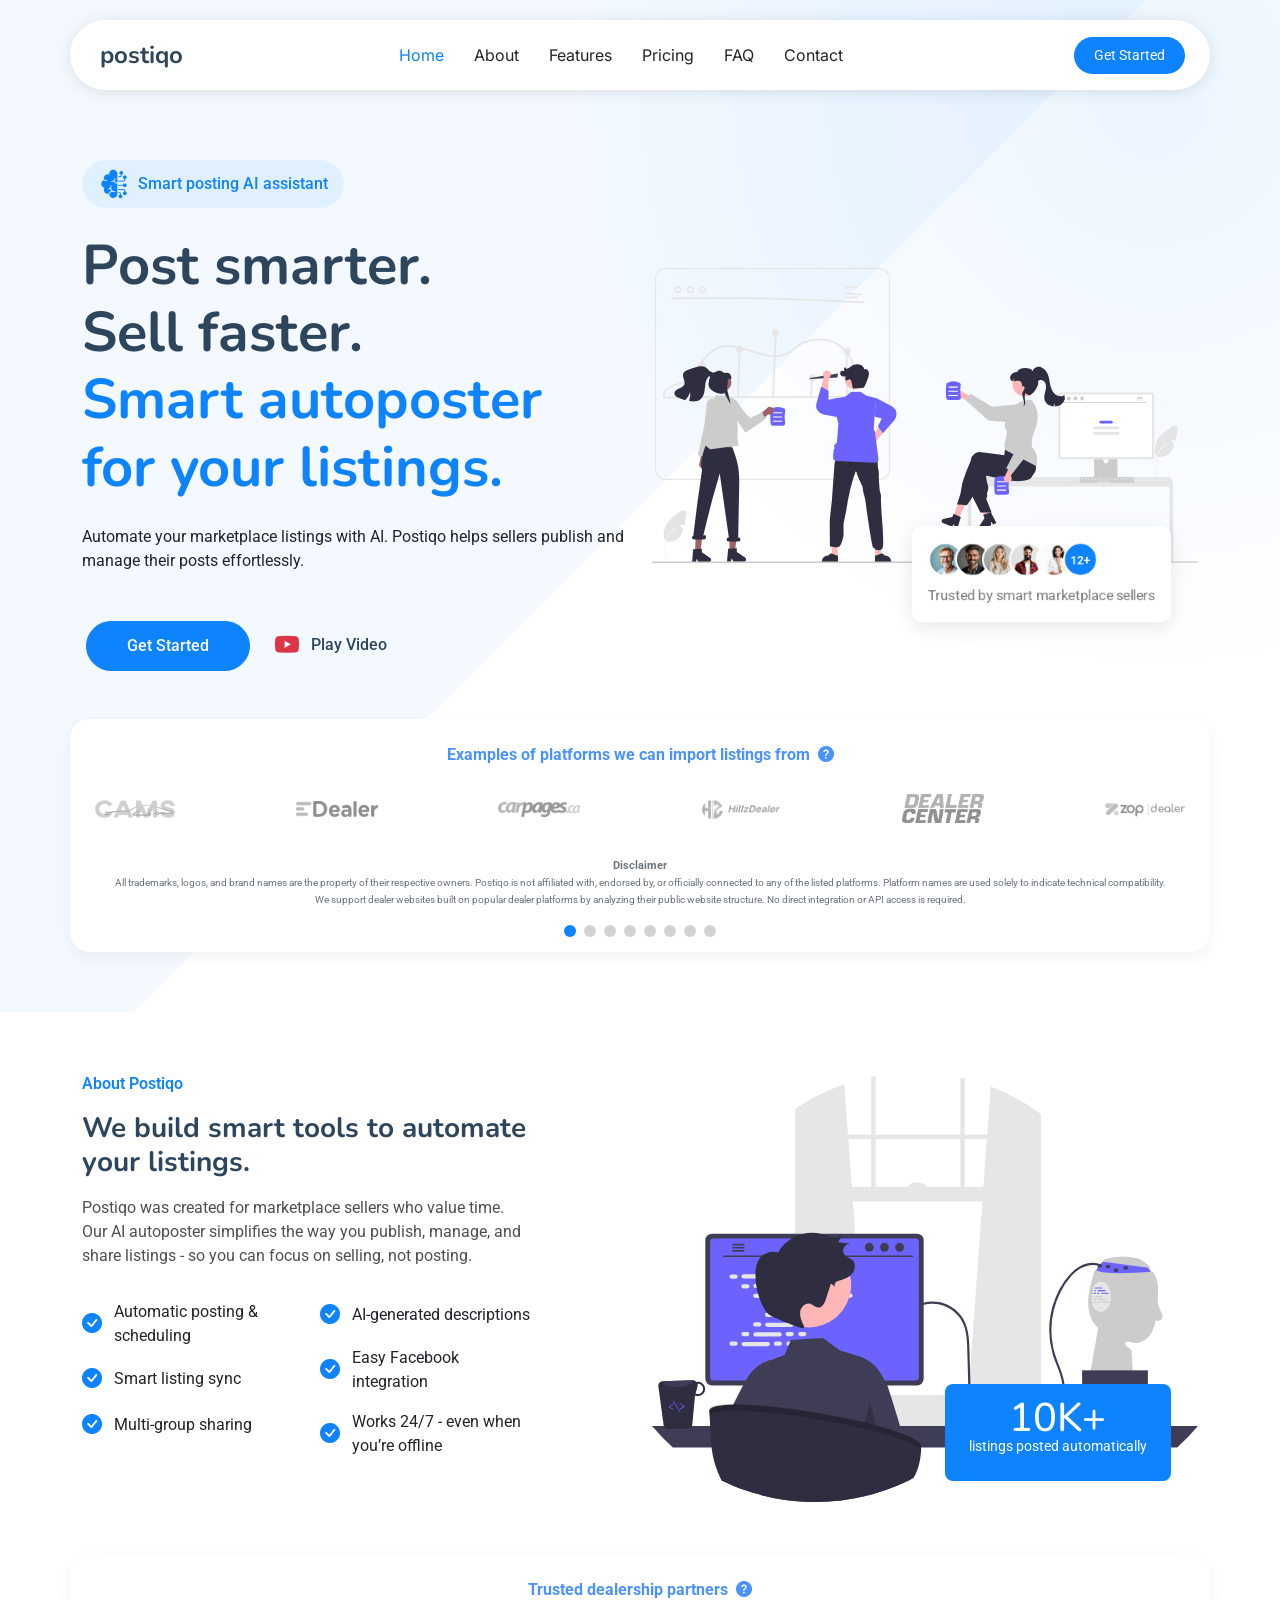
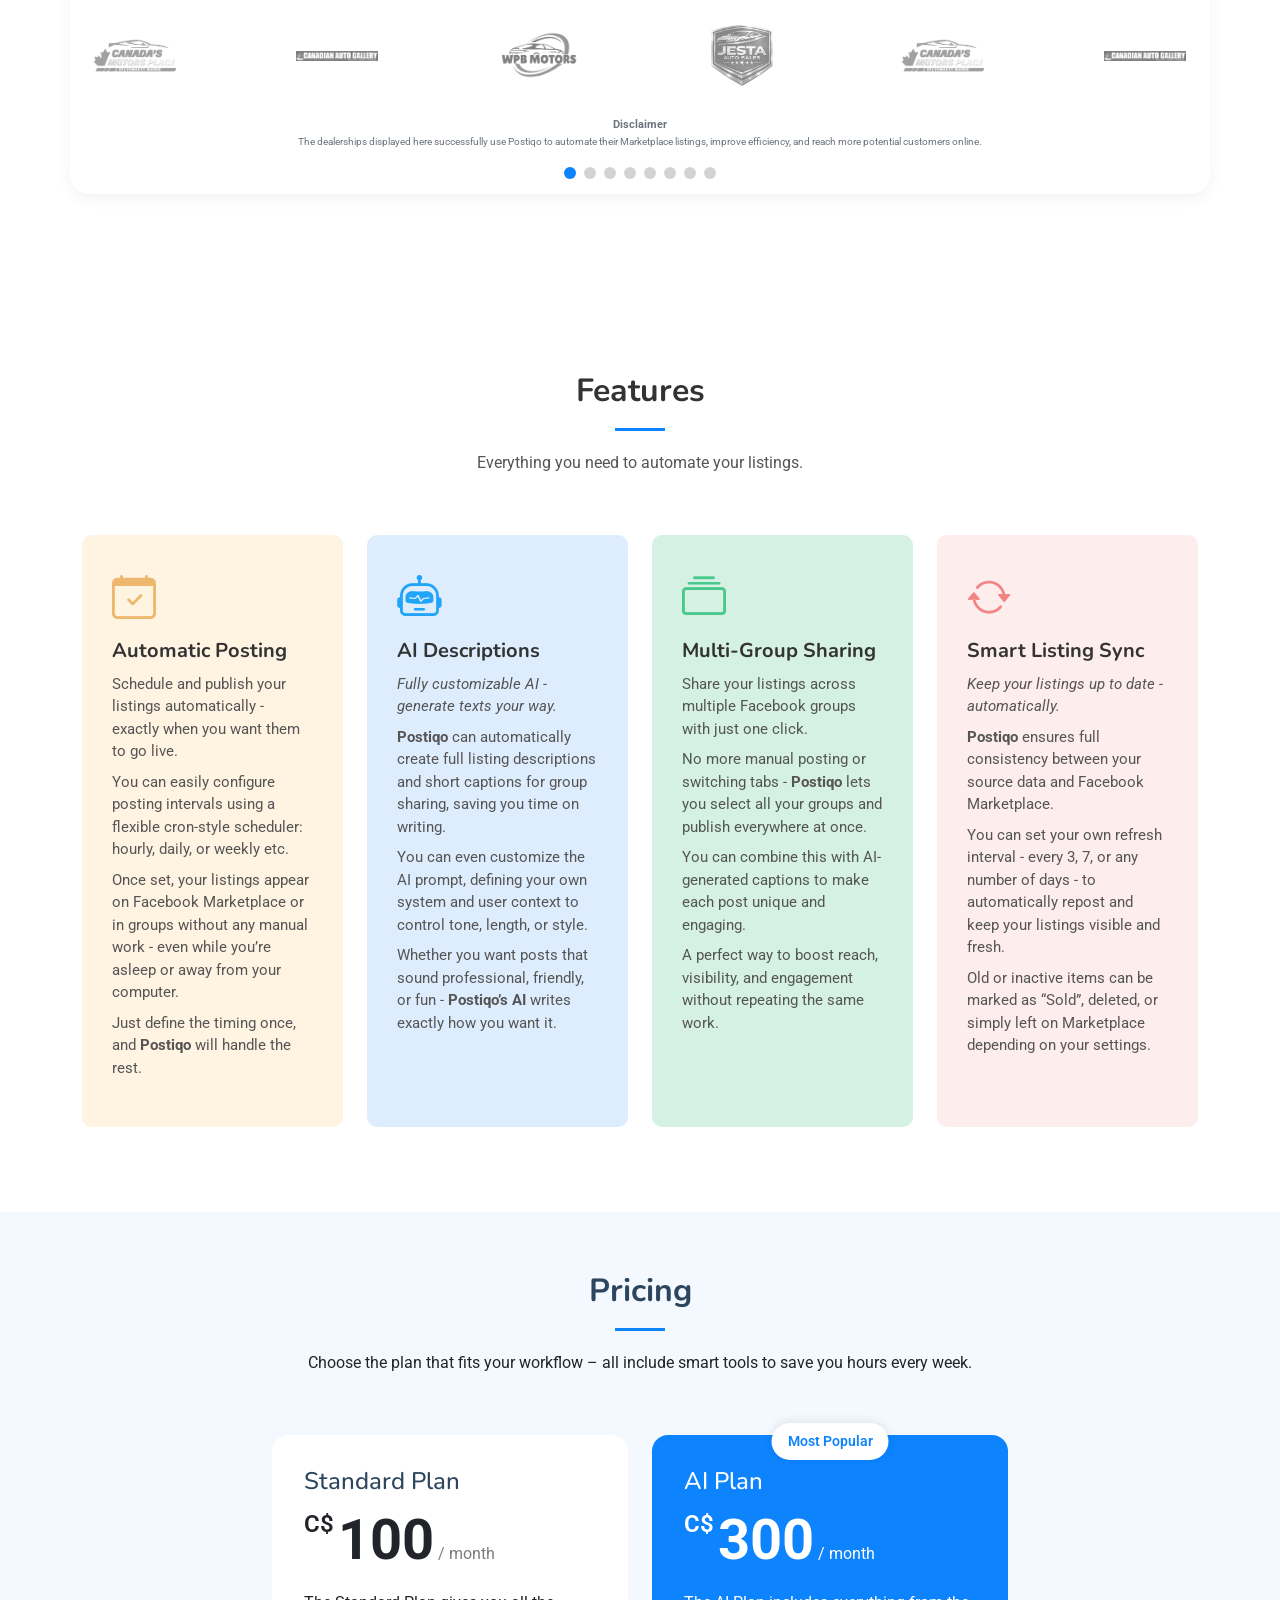
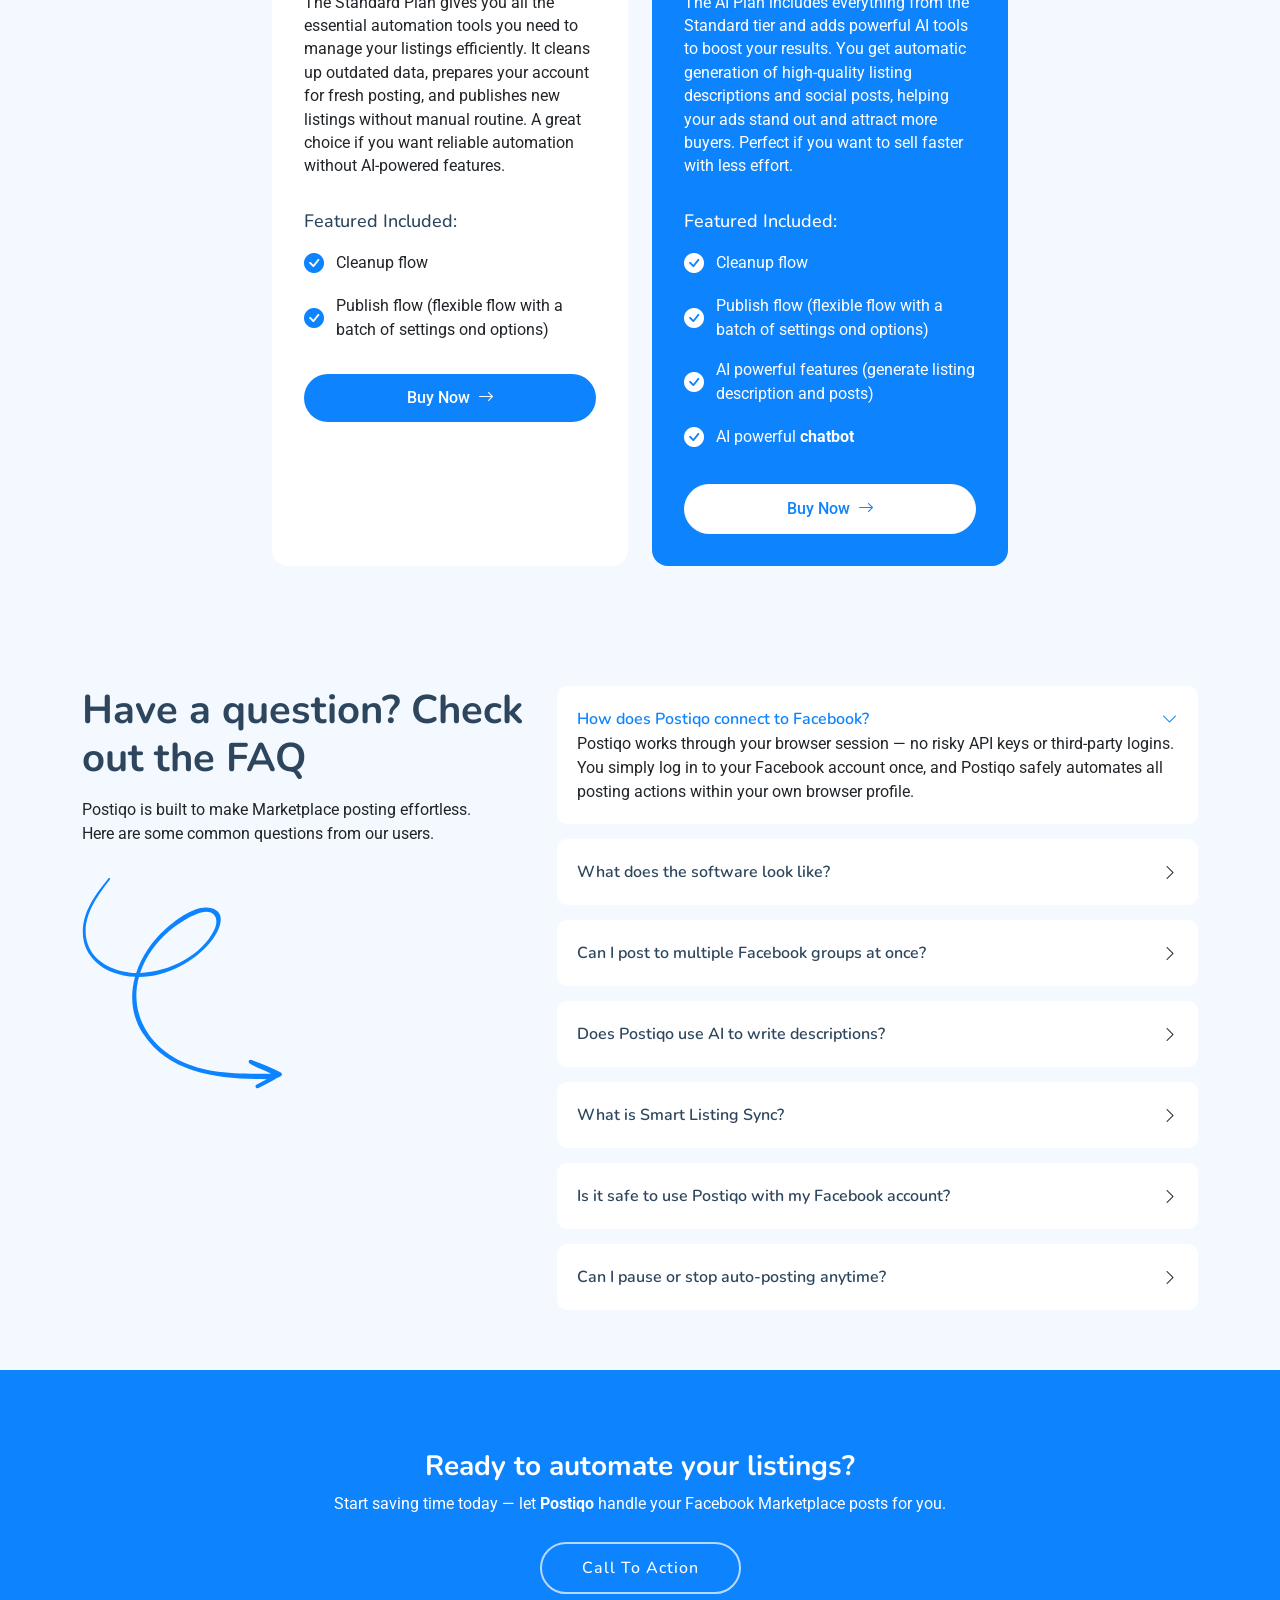
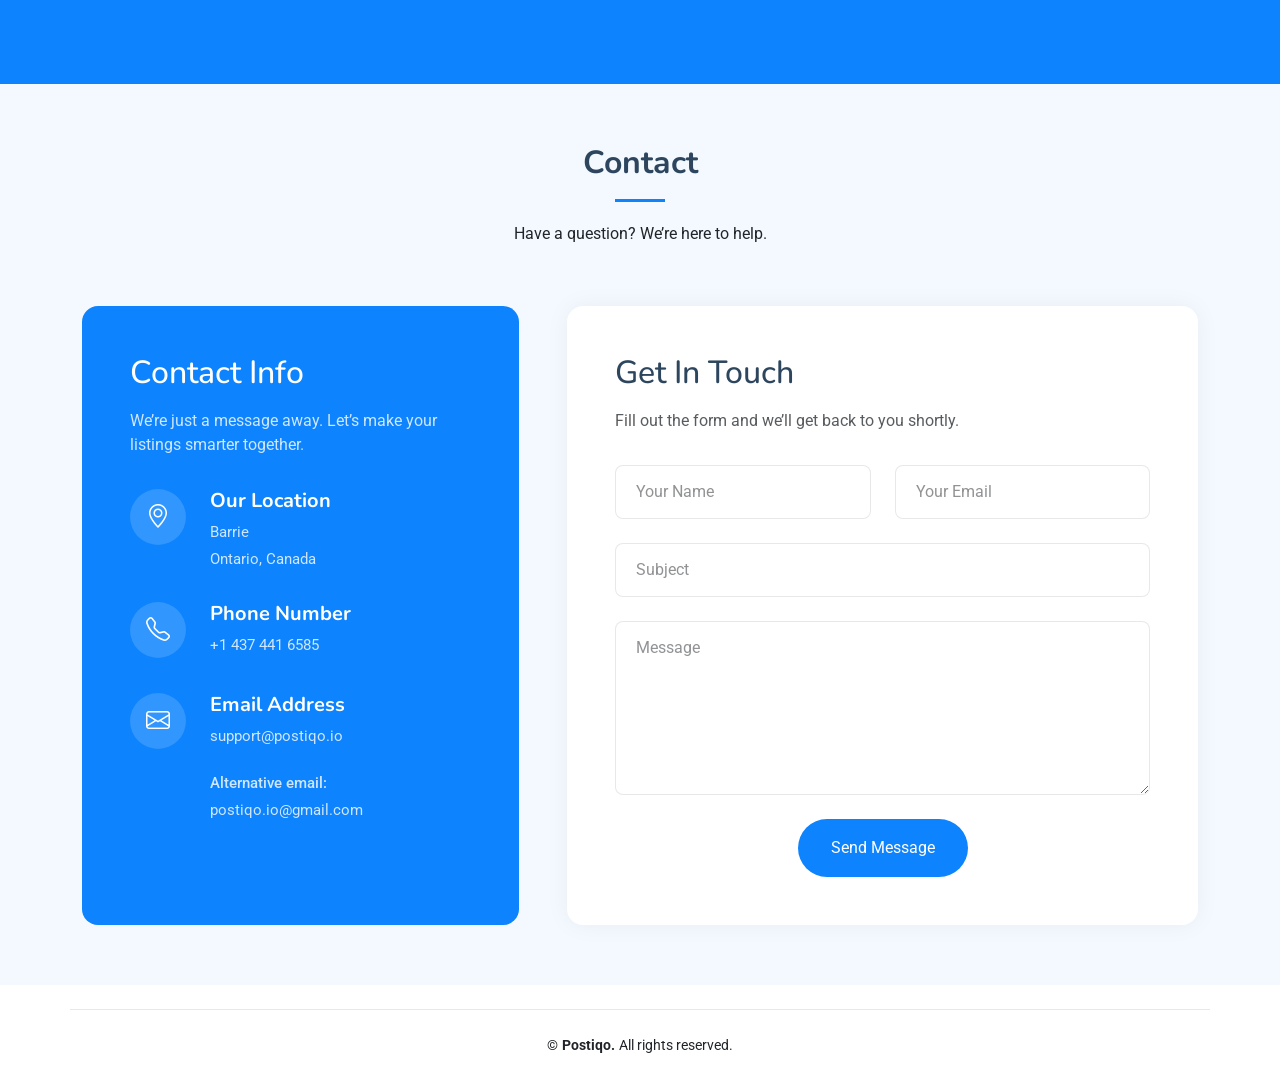
==== index.html @ 7ca4879d "add jesta logo, update clients section and disclaimer text" ====
<!DOCTYPE html>
<html lang="en" xmlns="http://www.w3.org/1999/html">

<head>
    <meta charset="utf-8">
    <meta content="width=device-width, initial-scale=1.0" name="viewport">
    <title>postiqo - smart autoposter for your listings.</title>
    <meta name="description" content="">
    <meta name="keywords" content="">

    <!-- Favicons -->
    <link href="assets/img/favicon.ico" rel="icon">
    <!-- https://www.flaticon.com/free-icon/send_18855361?term=publisher&page=1&position=25&origin=search&related_id=18855361 | color #0d83fd -->
    <link href="assets/img/apple-touch-icon.png" rel="apple-touch-icon">

    <!-- Fonts -->
    <link href="https://fonts.googleapis.com" rel="preconnect">
    <link href="https://fonts.gstatic.com" rel="preconnect" crossorigin>
    <link href="https://fonts.googleapis.com/css2?family=Roboto:ital,wght@0,100;0,300;0,400;0,500;0,700;0,900;1,100;1,300;1,400;1,500;1,700;1,900&family=Inter:wght@100;200;300;400;500;600;700;800;900&family=Nunito:ital,wght@0,200;0,300;0,400;0,500;0,600;0,700;0,800;0,900;1,200;1,300;1,400;1,500;1,600;1,700;1,800;1,900&display=swap"
          rel="stylesheet">

    <!-- Vendor CSS Files -->
    <link href="assets/vendor/bootstrap/css/bootstrap.min.css" rel="stylesheet">
    <link href="assets/vendor/bootstrap-icons/bootstrap-icons.css" rel="stylesheet">
    <link href="assets/vendor/aos/aos.css" rel="stylesheet">
    <link href="assets/vendor/glightbox/css/glightbox.min.css" rel="stylesheet">
    <link href="assets/vendor/swiper/swiper-bundle.min.css" rel="stylesheet">

    <!-- Main CSS File -->
    <link href="assets/css/main.css" rel="stylesheet">

</head>

<body class="index-page">

<header id="header" class="header d-flex align-items-center fixed-top">
    <div class="header-container container-fluid container-xl position-relative d-flex align-items-center justify-content-between">

        <a href="index.html" class="logo d-flex align-items-center me-auto me-xl-0">
            <!-- Uncomment the line below if you also wish to use an image logo -->
            <!-- <img src="assets/img/favicon.ico" alt=""> -->
            <h1 class="sitename fw-bold">postiqo</h1>
        </a>

        <nav id="navmenu" class="navmenu">
            <ul>
                <li><a href="#hero" class="active">Home</a></li>
                <li><a href="#about">About</a></li>
                <li><a href="#features-cards">Features</a></li>
                <li><a href="#pricing">Pricing</a></li>
                <li><a href="#faq">FAQ</a></li>
                <li><a href="#contact">Contact</a></li>
            </ul>
            <i class="mobile-nav-toggle d-xl-none bi bi-list"></i>
        </nav>

        <a class="btn-getstarted" href="index.html#about">Get Started</a>

    </div>
</header>

<main class="main">

    <!-- Hero Section -->
    <section id="hero" class="hero section min-vh-100">

        <div class="container" data-aos="fade-up" data-aos-delay="100">

            <div class="row align-items-center">
                <div class="col-lg-6">
                    <div class="hero-content" data-aos="fade-up" data-aos-delay="200">
                        <div class="company-badge mb-4">
                            <!--<i class="bi bi-robot me-2"></i>-->
                            <img src="assets/img/artificial.png" alt="Bootstrap" class="me-2" width="32" height="32">
                            Smart posting AI assistant
                        </div>

                        <h1 class="mb-4">
                            Post smarter. <br>
                            Sell faster. <br>
                            <span class="accent-text">Smart autoposter for your listings.</span>
                        </h1>

                        <p class="mb-4 mb-md-5">
                            Automate your marketplace listings with AI.
                            Postiqo helps sellers publish and manage their posts effortlessly.
                        </p>

                        <div class="hero-buttons">
                            <a href="#about" class="btn btn-primary me-0 me-sm-2 mx-1">Get Started</a>
                            <a href="https://youtu.be/bZAGRH6ggm8"
                               class="btn btn-link mt-2 mt-sm-0 glightbox"
                               data-bs-toggle="tooltip"
                               data-bs-placement="top"
                               data-bs-custom-class="custom-tooltip"
                               data-bs-title="Postiqo Demo: Publish a Marketplace Listing in 1 Minute">
                                <i class="bi bi-youtube me-2 text-danger"></i>
                                Play Video
                            </a>
                        </div>
                    </div>
                </div>

                <div class="col-lg-6">
                    <div class="hero-image" data-aos="zoom-out" data-aos-delay="300">
                        <img src="assets/img/undraw_team-collaboration_phnf.svg" alt="Hero Image" class="img-fluid">

                        <div class="customers-badge">
                            <div class="customer-avatars">
                                <img src="assets/img/avatar-1.webp" alt="Customer 1" class="avatar">
                                <img src="assets/img/avatar-2.webp" alt="Customer 2" class="avatar">
                                <img src="assets/img/avatar-3.webp" alt="Customer 3" class="avatar">
                                <img src="assets/img/avatar-4.webp" alt="Customer 4" class="avatar">
                                <img src="assets/img/avatar-5.webp" alt="Customer 5" class="avatar">
                                <span class="avatar more">12+</span>
                            </div>
                            <p class="mb-0 mt-2">Trusted by smart marketplace sellers</p>
                        </div>
                    </div>
                </div>
            </div>

            <div class="row stats-row gy-4 mt-5 d-none" data-aos="fade-up" data-aos-delay="500">
                <div class="col-lg-3 col-md-6">
                    <div class="stat-item">
                        <div class="stat-icon">
                            <i class="bi bi-trophy"></i>
                        </div>
                        <div class="stat-content">
                            <h4>3x Won Awards</h4>
                            <p class="mb-0">Vestibulum ante ipsum</p>
                        </div>
                    </div>
                </div>
                <div class="col-lg-3 col-md-6">
                    <div class="stat-item">
                        <div class="stat-icon">
                            <i class="bi bi-briefcase"></i>
                        </div>
                        <div class="stat-content">
                            <h4>6.5k Faucibus</h4>
                            <p class="mb-0">Nullam quis ante</p>
                        </div>
                    </div>
                </div>
                <div class="col-lg-3 col-md-6">
                    <div class="stat-item">
                        <div class="stat-icon">
                            <i class="bi bi-graph-up"></i>
                        </div>
                        <div class="stat-content">
                            <h4>80k Mauris</h4>
                            <p class="mb-0">Etiam sit amet orci</p>
                        </div>
                    </div>
                </div>
                <div class="col-lg-3 col-md-6">
                    <div class="stat-item">
                        <div class="stat-icon">
                            <i class="bi bi-award"></i>
                        </div>
                        <div class="stat-content">
                            <h4>6x Phasellus</h4>
                            <p class="mb-0">Vestibulum ante ipsum</p>
                        </div>
                    </div>
                </div>
            </div>

            <div class="row partners partners-row gy-4 mt-5">
                <div class="swiper init-swiper">
                    <script type="application/json" class="swiper-config">
                        {
                            "loop": true,
                            "speed": 600,
                            "autoplay": {
                                "delay": 5000
                            },
                            "slidesPerView": "auto",
                            "pagination": {
                                "el": ".swiper-pagination",
                                "type": "bullets",
                                "clickable": true
                            },
                            "breakpoints": {
                                "320": {
                                    "slidesPerView": 2,
                                    "spaceBetween": 40
                                },
                                "480": {
                                    "slidesPerView": 3,
                                    "spaceBetween": 60
                                },
                                "640": {
                                    "slidesPerView": 4,
                                    "spaceBetween": 80
                                },
                                "992": {
                                    "slidesPerView": 6,
                                    "spaceBetween": 120
                                }
                            }
                        }
                    </script>
                    <p class="text-primary text-center fw-bold text-opacity-75">
                        Examples of platforms we can import listings from
                        <i class="bi bi-question-circle-fill ms-1"
                           data-bs-toggle="tooltip"
                           data-bs-html="true"
                           data-bs-title="This is not a complete list. We can import listings from many other dealer websites, including custom or in-house platforms."></i>
                    </p>
                    <div class="swiper-wrapper align-items-center">
                        <div class="swiper-slide"><img src="assets/img/partners/cams-logo.png"
                                                       class="img-fluid" alt=""></div>
                        <div class="swiper-slide"><img src="assets/img/partners/edealer-logo.png"
                                                       class="img-fluid" alt=""></div>
                        <div class="swiper-slide"><img src="assets/img/partners/carpages-logo.png"
                                                       class="img-fluid" alt=""></div>
                        <div class="swiper-slide"><img src="assets/img/partners/hillzdealer-logo.png"
                                                       class="img-fluid" alt=""></div>
                        <div class="swiper-slide"><img src="assets/img/partners/dealercenter-logo.png"
                                                       class="img-fluid" alt=""></div>
                        <div class="swiper-slide"><img src="assets/img/partners/zopdealer-logo.png"
                                                       class="img-fluid" alt=""></div>
                        <div class="swiper-slide"><img src="assets/img/partners/autotrader-logo.png"
                                                       class="img-fluid" alt=""></div>
                        <div class="swiper-slide"><img src="assets/img/partners/cargurus-logo.png"
                                                       class="img-fluid" alt=""></div>
                    </div>
                    <p class="disclaimer text-secondary text-center mt-4">
                        <strong>Disclaimer</strong><br>
                        <small>
                            All trademarks, logos, and brand names are the property of their respective owners.
                            Postiqo is not affiliated with, endorsed by, or officially connected to any of the listed
                            platforms.
                            Platform names are used solely to indicate technical compatibility.
                        </small><br>
                        <small>
                            We support dealer websites built on popular dealer platforms by analyzing their public
                            website structure. No direct integration or API access is required.
                        </small>
                    </p>
                    <div class="swiper-pagination"></div>
                </div>
            </div>

        </div>

    </section><!-- /Hero Section-->

    <!-- About Section -->
    <section id="about" class="about section min-vh-100">

        <div class="container" data-aos="fade-up" data-aos-delay="100">

            <div class="row gy-4 align-items-center justify-content-between">

                <div class="col-xl-5" data-aos="fade-up" data-aos-delay="200">
                    <span class="about-meta">About Postiqo</span>
                    <h2 class="about-title">We build smart tools to automate your listings.</h2>
                    <p class="about-description">Postiqo was created for marketplace sellers who value time.<br>
                        Our AI autoposter simplifies the way you publish, manage, and share listings - so you can focus
                        on selling, not posting.</p>
                    <div class="row feature-list-wrapper">
                        <div class="col-md-6">
                            <ul class="feature-list">
                                <li><i class="bi bi-check-circle-fill"></i> Automatic posting & scheduling</li>
                                <li><i class="bi bi-check-circle-fill"></i> Smart listing sync</li>
                                <li><i class="bi bi-check-circle-fill"></i> Multi-group sharing</li>
                            </ul>
                        </div>
                        <div class="col-md-6">
                            <ul class="feature-list">
                                <li><i class="bi bi-check-circle-fill"></i> AI-generated descriptions</li>
                                <li><i class="bi bi-check-circle-fill"></i> Easy Facebook integration</li>
                                <li><i class="bi bi-check-circle-fill"></i> Works 24/7 - even when you’re offline</li>
                            </ul>
                        </div>
                    </div>
                    <!--
                    <div class="info-wrapper">
                        <div class="row gy-4">
                            <div class="col-lg-5">
                                <div class="profile d-flex align-items-center gap-3">
                                    <img src="assets/img/avatar-1.webp" alt="CEO Profile" class="profile-image">
                                    <div>
                                        <h4 class="profile-name">Mario Smith</h4>
                                        <p class="profile-position">CEO &amp; Founder</p>
                                    </div>
                                </div>
                            </div>
                            <div class="col-lg-7">
                                <div class="contact-info d-flex align-items-center gap-2">
                                    <i class="bi bi-telephone-fill"></i>
                                    <div>
                                        <p class="contact-label">Call us anytime</p>
                                        <p class="contact-number">+123 456-789</p>
                                    </div>
                                </div>
                            </div>
                        </div>
                    </div>
                    -->
                </div>

                <div class="col-xl-6" data-aos="fade-up" data-aos-delay="300">
                    <div class="image-wrapper">
                        <div class="images position-relative" data-aos="zoom-out" data-aos-delay="400">
                            <img src="assets/img/undraw_firmware_3fxd.svg" alt="Business Meeting"
                                 class="img-fluid main-image rounded-4">
                            <img src="assets/img/undraw_artificial-intelligence_43qa.svg" alt="Team Discussion"
                                 class="img-fluid small-image rounded-4 d-none">
                        </div>
                        <div class="experience-badge floating">
                            <h3>10K+</h3>
                            <p>listings posted automatically</p>
                        </div>
                    </div>
                </div>
            </div>

            <div class="row partners partners-row gy-4 mt-5">
                <div class="swiper init-swiper">
                    <script type="application/json" class="swiper-config">
                        {
                            "loop": true,
                            "speed": 600,
                            "autoplay": {
                                "delay": 5000
                            },
                            "slidesPerView": "auto",
                            "pagination": {
                                "el": ".swiper-pagination",
                                "type": "bullets",
                                "clickable": true
                            },
                            "breakpoints": {
                                "320": {
                                    "slidesPerView": 2,
                                    "spaceBetween": 40
                                },
                                "480": {
                                    "slidesPerView": 3,
                                    "spaceBetween": 60
                                },
                                "640": {
                                    "slidesPerView": 4,
                                    "spaceBetween": 80
                                },
                                "992": {
                                    "slidesPerView": 6,
                                    "spaceBetween": 120
                                }
                            }
                        }
                    </script>
                    <p class="text-primary text-center fw-bold text-opacity-75">
                        Trusted dealership partners
                        <i class="bi bi-question-circle-fill ms-1"
                           data-bs-toggle="tooltip"
                           data-bs-html="true"
                           data-bs-title="This is not a complete list. Postiqo is used by many dealerships, including those running custom or in-house platforms."></i>
                    </p>
                    <div class="swiper-wrapper align-items-center">
                        <div class="swiper-slide"><img src="assets/img/clients/canadasmotors-logo.png"
                                                       class="img-fluid" alt=""></div>
                        <div class="swiper-slide"><img src="assets/img/clients/canadianautogallery-logo.png"
                                                       class="img-fluid" alt=""></div>
                        <div class="swiper-slide"><img src="assets/img/clients/wpbmotors-logo.png"
                                                       class="img-fluid" alt=""></div>
                        <div class="swiper-slide"><img src="assets/img/clients/jesta-logo.png"
                                                       class="img-fluid" alt=""></div>
                        <div class="swiper-slide"><img src="assets/img/clients/canadasmotors-logo.png"
                                                       class="img-fluid" alt=""></div>
                        <div class="swiper-slide"><img src="assets/img/clients/canadianautogallery-logo.png" class="img-fluid" alt=""></div>
                        <div class="swiper-slide"><img src="assets/img/clients/wpbmotors-logo.png"
                                                       class="img-fluid" alt=""></div>
                        <div class="swiper-slide"><img src="assets/img/clients/jesta-logo.png" class="img-fluid" alt=""></div>
                    </div>
                    <p class="disclaimer text-secondary text-center mt-4">
                        <strong>Disclaimer</strong><br>
                        <small>
                            The dealerships displayed here successfully use Postiqo to automate their Marketplace listings, improve efficiency, and reach more potential customers online.
                        </small>
                    </p>
                    <div class="swiper-pagination"></div>
                </div>
            </div>

        </div>

    </section><!-- /About Section -->

    <!-- Features Section HIDE-->
    <section id="features" class="features section min-vh-100 d-none">

        <div class="container section-title" data-aos="fade-up">
            <h2>Features</h2>
            <p>Everything you need to automate your listings.</p>
        </div>

        <div class="container">

            <div class="d-flex justify-content-center">

                <ul class="nav nav-tabs" data-aos="fade-up" data-aos-delay="100">

                    <li class="nav-item">
                        <a class="nav-link active show" data-bs-toggle="tab" data-bs-target="#features-tab-1">
                            <h4>Modisit</h4>
                        </a>
                    </li>

                    <li class="nav-item">
                        <a class="nav-link" data-bs-toggle="tab" data-bs-target="#features-tab-2">
                            <h4>Praesenti</h4>
                        </a>

                    </li>
                    <li class="nav-item">
                        <a class="nav-link" data-bs-toggle="tab" data-bs-target="#features-tab-3">
                            <h4>Explica</h4>
                        </a>
                    </li>

                </ul>

            </div>

            <div class="tab-content" data-aos="fade-up" data-aos-delay="200">

                <div class="tab-pane fade active show" id="features-tab-1">
                    <div class="row">
                        <div class="col-lg-6 order-2 order-lg-1 mt-3 mt-lg-0 d-flex flex-column justify-content-center">
                            <h3>Voluptatem dignissimos provident</h3>
                            <p class="fst-italic">
                                Lorem ipsum dolor sit amet, consectetur adipiscing elit, sed do eiusmod tempor
                                incididunt ut labore et dolore
                                magna aliqua.
                            </p>
                            <ul>
                                <li><i class="bi bi-check2-all"></i> <span>Ullamco laboris nisi ut aliquip ex ea commodo consequat.</span>
                                </li>
                                <li><i class="bi bi-check2-all"></i> <span>Duis aute irure dolor in reprehenderit in voluptate velit.</span>
                                </li>
                                <li><i class="bi bi-check2-all"></i> <span>Ullamco laboris nisi ut aliquip ex ea commodo consequat. Duis aute irure dolor in reprehenderit in voluptate trideta storacalaperda mastiro dolore eu fugiat nulla pariatur.</span>
                                </li>
                            </ul>
                        </div>
                        <div class="col-lg-6 order-1 order-lg-2 text-center">
                            <img src="assets/img/features-illustration-1.webp" alt="" class="img-fluid">
                        </div>
                    </div>
                </div>

                <div class="tab-pane fade" id="features-tab-2">
                    <div class="row">
                        <div class="col-lg-6 order-2 order-lg-1 mt-3 mt-lg-0 d-flex flex-column justify-content-center">
                            <h3>Neque exercitationem debitis</h3>
                            <p class="fst-italic">
                                Lorem ipsum dolor sit amet, consectetur adipiscing elit, sed do eiusmod tempor
                                incididunt ut labore et dolore
                                magna aliqua.
                            </p>
                            <ul>
                                <li><i class="bi bi-check2-all"></i> <span>Ullamco laboris nisi ut aliquip ex ea commodo consequat.</span>
                                </li>
                                <li><i class="bi bi-check2-all"></i> <span>Duis aute irure dolor in reprehenderit in voluptate velit.</span>
                                </li>
                                <li><i class="bi bi-check2-all"></i> <span>Provident mollitia neque rerum asperiores dolores quos qui a. Ipsum neque dolor voluptate nisi sed.</span>
                                </li>
                                <li><i class="bi bi-check2-all"></i> <span>Ullamco laboris nisi ut aliquip ex ea commodo consequat. Duis aute irure dolor in reprehenderit in voluptate trideta storacalaperda mastiro dolore eu fugiat nulla pariatur.</span>
                                </li>
                            </ul>
                        </div>
                        <div class="col-lg-6 order-1 order-lg-2 text-center">
                            <img src="assets/img/features-illustration-2.webp" alt="" class="img-fluid">
                        </div>
                    </div>
                </div>

                <div class="tab-pane fade" id="features-tab-3">
                    <div class="row">
                        <div class="col-lg-6 order-2 order-lg-1 mt-3 mt-lg-0 d-flex flex-column justify-content-center">
                            <h3>Voluptatibus commodi accusamu</h3>
                            <ul>
                                <li><i class="bi bi-check2-all"></i> <span>Ullamco laboris nisi ut aliquip ex ea commodo consequat.</span>
                                </li>
                                <li><i class="bi bi-check2-all"></i> <span>Duis aute irure dolor in reprehenderit in voluptate velit.</span>
                                </li>
                                <li><i class="bi bi-check2-all"></i> <span>Provident mollitia neque rerum asperiores dolores quos qui a. Ipsum neque dolor voluptate nisi sed.</span>
                                </li>
                            </ul>
                            <p class="fst-italic">
                                Lorem ipsum dolor sit amet, consectetur adipiscing elit, sed do eiusmod tempor
                                incididunt ut labore et dolore
                                magna aliqua.
                            </p>
                        </div>
                        <div class="col-lg-6 order-1 order-lg-2 text-center">
                            <img src="assets/img/features-illustration-3.webp" alt="" class="img-fluid">
                        </div>
                    </div>
                </div>

            </div>

        </div>

    </section><!-- /Features Section -->

    <!-- Features Cards Section -->
    <section id="features-cards" class="features-cards section min-vh-100">

        <div class="container section-title" data-aos="fade-up">
            <h2>Features</h2>
            <p>Everything you need to automate your listings.</p>
        </div>

        <div class="container">

            <div class="row gy-4">

                <div class="col-xl-3 col-md-6" data-aos="zoom-in" data-aos-delay="100">
                    <div class="feature-box orange">
                        <i class="bi bi-calendar-check"></i>
                        <h4>Automatic Posting</h4>
                        <p class="mb-2">Schedule and publish your listings automatically - exactly when you want them to
                            go live.</p>
                        <p class="mb-2">You can easily configure posting intervals using a flexible cron-style
                            scheduler: hourly, daily, or weekly etc.</p>
                        <p class="mb-2">Once set, your listings appear on Facebook Marketplace or in groups without any
                            manual work - even while you’re asleep or away from your computer.</p>
                        <p class="mb-2">Just define the timing once, and <b>Postiqo</b> will handle the rest.</p>
                    </div>
                </div>

                <div class="col-xl-3 col-md-6" data-aos="zoom-in" data-aos-delay="200">
                    <div class="feature-box blue">
                        <i class="bi bi-robot"></i>
                        <h4>AI Descriptions</h4>
                        <p class="mb-2 fst-italic">Fully customizable AI - generate texts your way.</p>
                        <p class="mb-2"><b>Postiqo</b> can automatically create full listing descriptions and short
                            captions for group sharing, saving you time on writing.</p>
                        <p class="mb-2">You can even customize the AI prompt, defining your own system and user context
                            to control tone, length, or style.</p>
                        <p class="mb-2">Whether you want posts that sound professional, friendly, or fun - <b>Postiqo’s
                            AI</b> writes exactly how you want it.</p>
                    </div>
                </div>

                <div class="col-xl-3 col-md-6" data-aos="zoom-in" data-aos-delay="300">
                    <div class="feature-box green">
                        <i class="bi bi-collection"></i>
                        <h4>Multi-Group Sharing</h4>
                        <p class="mb-2">Share your listings across multiple Facebook groups with just one click.</p>
                        <p class="mb-2">No more manual posting or switching tabs - <b>Postiqo</b> lets you select all
                            your groups and publish everywhere at once.</p>
                        <p class="mb-2">You can combine this with AI-generated captions to make each post unique and
                            engaging.</p>
                        <p class="mb-2">A perfect way to boost reach, visibility, and engagement without repeating the
                            same work.</p>
                    </div>
                </div>

                <div class="col-xl-3 col-md-6" data-aos="zoom-in" data-aos-delay="400">
                    <div class="feature-box red">
                        <i class="bi bi-arrow-repeat"></i>
                        <h4>Smart Listing Sync</h4>
                        <p class="mb-2 fst-italic">Keep your listings up to date - automatically.</p>
                        <p class="mb-2"><b>Postiqo</b> ensures full consistency between your source data and Facebook
                            Marketplace.</p>
                        <p class="mb-2">You can set your own refresh interval - every 3, 7, or any number of days - to
                            automatically repost and keep your listings visible and fresh.</p>
                        <p class="mb-2">Old or inactive items can be marked as “Sold”, deleted, or simply left on
                            Marketplace depending on your settings.</p>
                    </div>
                </div>

            </div>

        </div>

    </section><!-- /Features Cards Section -->

    <!-- Clients Section HIDE-->
    <section id="clients" class="clients section d-none">

        <div class="container" data-aos="fade-up" data-aos-delay="100">

            <div class="swiper init-swiper">
                <script type="application/json" class="swiper-config">
                    {
                        "loop": true,
                        "speed": 600,
                        "autoplay": {
                            "delay": 5000
                        },
                        "slidesPerView": "auto",
                        "pagination": {
                            "el": ".swiper-pagination",
                            "type": "bullets",
                            "clickable": true
                        },
                        "breakpoints": {
                            "320": {
                                "slidesPerView": 2,
                                "spaceBetween": 40
                            },
                            "480": {
                                "slidesPerView": 3,
                                "spaceBetween": 60
                            },
                            "640": {
                                "slidesPerView": 4,
                                "spaceBetween": 80
                            },
                            "992": {
                                "slidesPerView": 6,
                                "spaceBetween": 120
                            }
                        }
                    }
                </script>
                <div class="swiper-wrapper align-items-center">
                    <div class="swiper-slide"><img src="assets/img/clients/canadasmotors-logo.png" class="img-fluid" alt=""></div>
                    <div class="swiper-slide"><img src="assets/img/clients/client-2.jpg" class="img-fluid" alt=""></div>
                    <!--                    <div class="swiper-slide"><img src="assets/img/clients/canadianautogallery-logo.png" class="img-fluid" alt=""></div>-->
                    <!--                    <div class="swiper-slide"><img src="assets/img/clients/client-3.png" class="img-fluid" alt=""></div>-->
                    <!--                    <div class="swiper-slide"><img src="assets/img/clients/client-4.png" class="img-fluid" alt=""></div>-->
                    <!--                    <div class="swiper-slide"><img src="assets/img/clients/client-5.png" class="img-fluid" alt=""></div>-->
                    <!--                    <div class="swiper-slide"><img src="assets/img/clients/client-6.png" class="img-fluid" alt=""></div>-->
                    <!--                    <div class="swiper-slide"><img src="assets/img/clients/client-7.png" class="img-fluid" alt=""></div>-->
                    <!--                    <div class="swiper-slide"><img src="assets/img/clients/client-8.png" class="img-fluid" alt=""></div>-->
                </div>
                <div class="swiper-pagination"></div>
            </div>

        </div>

    </section><!-- /Clients Section -->

    <!-- Features 2 Section -->
    <section id="features-2" class="features-2 section d-none">

        <div class="container" data-aos="fade-up" data-aos-delay="100">

            <div class="row align-items-center">

                <div class="col-lg-4">

                    <div class="feature-item text-end mb-5" data-aos="fade-right" data-aos-delay="200">
                        <div class="d-flex align-items-center justify-content-end gap-4">
                            <div class="feature-content">
                                <h3>Use On Any Device</h3>
                                <p>Vestibulum ante ipsum primis in faucibus orci luctus et ultrices posuere cubilia
                                    Curae; In ac dui quis mi consectetuer lacinia.</p>
                            </div>
                            <div class="feature-icon flex-shrink-0">
                                <i class="bi bi-display"></i>
                            </div>
                        </div>
                    </div>

                    <div class="feature-item text-end mb-5" data-aos="fade-right" data-aos-delay="300">
                        <div class="d-flex align-items-center justify-content-end gap-4">
                            <div class="feature-content">
                                <h3>Feather Icons</h3>
                                <p>Phasellus ullamcorper ipsum rutrum nunc nunc nonummy metus vestibulum volutpat sapien
                                    arcu sed augue aliquam erat volutpat.</p>
                            </div>
                            <div class="feature-icon flex-shrink-0">
                                <i class="bi bi-feather"></i>
                            </div>
                        </div>
                    </div>

                    <div class="feature-item text-end" data-aos="fade-right" data-aos-delay="400">
                        <div class="d-flex align-items-center justify-content-end gap-4">
                            <div class="feature-content">
                                <h3>Retina Ready</h3>
                                <p>Aenean tellus metus bibendum sed posuere ac mattis non nunc vestibulum fringilla
                                    purus sit amet fermentum aenean commodo.</p>
                            </div>
                            <div class="feature-icon flex-shrink-0">
                                <i class="bi bi-eye"></i>
                            </div>
                        </div>
                    </div>

                </div>

                <div class="col-lg-4" data-aos="zoom-in" data-aos-delay="200">
                    <div class="phone-mockup text-center">
                        <img src="assets/img/phone-app-screen.webp" alt="Phone Mockup" class="img-fluid">
                    </div>
                </div>

                <div class="col-lg-4">

                    <div class="feature-item mb-5" data-aos="fade-left" data-aos-delay="200">
                        <div class="d-flex align-items-center gap-4">
                            <div class="feature-icon flex-shrink-0">
                                <i class="bi bi-code-square"></i>
                            </div>
                            <div class="feature-content">
                                <h3>W3c Valid Code</h3>
                                <p>Donec vitae sapien ut libero venenatis faucibus nullam quis ante etiam sit amet orci
                                    eget eros faucibus tincidunt.</p>
                            </div>
                        </div>
                    </div>

                    <div class="feature-item mb-5" data-aos="fade-left" data-aos-delay="300">
                        <div class="d-flex align-items-center gap-4">
                            <div class="feature-icon flex-shrink-0">
                                <i class="bi bi-phone"></i>
                            </div>
                            <div class="feature-content">
                                <h3>Fully Responsive</h3>
                                <p>Maecenas tempus tellus eget condimentum rhoncus sem quam semper libero sit amet
                                    adipiscing sem neque sed ipsum.</p>
                            </div>
                        </div>
                    </div>

                    <div class="feature-item" data-aos="fade-left" data-aos-delay="400">
                        <div class="d-flex align-items-center gap-4">
                            <div class="feature-icon flex-shrink-0">
                                <i class="bi bi-browser-chrome"></i>
                            </div>
                            <div class="feature-content">
                                <h3>Browser Compatibility</h3>
                                <p>Nullam dictum felis eu pede mollis pretium integer tincidunt cras dapibus vivamus
                                    elementum semper nisi aenean vulputate.</p>
                            </div>
                        </div>
                    </div>

                </div>
            </div>

        </div>

    </section><!-- /Features 2 Section -->

    <!-- Call To Action Section -->
    <section id="call-to-action" class="call-to-action section d-none">

        <div class="container" data-aos="fade-up" data-aos-delay="100">

            <div class="row content justify-content-center align-items-center position-relative">
                <div class="col-lg-8 mx-auto text-center">
                    <h2 class="display-4 mb-4">Maecenas tempus tellus eget condimentum</h2>
                    <p class="mb-4">Vestibulum ante ipsum primis in faucibus orci luctus et ultrices posuere cubilia
                        Curae; Donec velit neque, auctor sit amet aliquam vel</p>
                    <a href="#" class="btn btn-cta">Call To Action</a>
                </div>

                <div class="shape shape-1">
                    <svg viewBox="0 0 200 200" xmlns="http://www.w3.org/2000/svg">
                        <path d="M47.1,-57.1C59.9,-45.6,68.5,-28.9,71.4,-10.9C74.2,7.1,71.3,26.3,61.5,41.1C51.7,55.9,35,66.2,16.9,69.2C-1.3,72.2,-21,67.8,-36.9,57.9C-52.8,48,-64.9,32.6,-69.1,15.1C-73.3,-2.4,-69.5,-22,-59.4,-37.1C-49.3,-52.2,-32.8,-62.9,-15.7,-64.9C1.5,-67,34.3,-68.5,47.1,-57.1Z"
                              transform="translate(100 100)"></path>
                    </svg>
                </div>

                <div class="shape shape-2">
                    <svg viewBox="0 0 200 200" xmlns="http://www.w3.org/2000/svg">
                        <path d="M41.3,-49.1C54.4,-39.3,66.6,-27.2,71.1,-12.1C75.6,3,72.4,20.9,63.3,34.4C54.2,47.9,39.2,56.9,23.2,62.3C7.1,67.7,-10,69.4,-24.8,64.1C-39.7,58.8,-52.3,46.5,-60.1,31.5C-67.9,16.4,-70.9,-1.4,-66.3,-16.6C-61.8,-31.8,-49.7,-44.3,-36.3,-54C-22.9,-63.7,-8.2,-70.6,3.6,-75.1C15.4,-79.6,28.2,-58.9,41.3,-49.1Z"
                              transform="translate(100 100)"></path>
                    </svg>
                </div>

                <div class="dots dots-1">
                    <svg viewBox="0 0 100 100" xmlns="http://www.w3.org/2000/svg">
                        <pattern id="dot-pattern" x="0" y="0" width="20" height="20" patternUnits="userSpaceOnUse">
                            <circle cx="2" cy="2" r="2" fill="currentColor"></circle>
                        </pattern>
                        <rect width="100" height="100" fill="url(#dot-pattern)"></rect>
                    </svg>
                </div>

                <div class="dots dots-2">
                    <svg viewBox="0 0 100 100" xmlns="http://www.w3.org/2000/svg">
                        <pattern id="dot-pattern-2" x="0" y="0" width="20" height="20" patternUnits="userSpaceOnUse">
                            <circle cx="2" cy="2" r="2" fill="currentColor"></circle>
                        </pattern>
                        <rect width="100" height="100" fill="url(#dot-pattern-2)"></rect>
                    </svg>
                </div>

                <div class="shape shape-3">
                    <svg viewBox="0 0 200 200" xmlns="http://www.w3.org/2000/svg">
                        <path d="M43.3,-57.1C57.4,-46.5,71.1,-32.6,75.3,-16.2C79.5,0.2,74.2,19.1,65.1,35.3C56,51.5,43.1,65,27.4,71.7C11.7,78.4,-6.8,78.3,-23.9,72.4C-41,66.5,-56.7,54.8,-65.4,39.2C-74.1,23.6,-75.8,4,-71.7,-13.2C-67.6,-30.4,-57.7,-45.2,-44.3,-56.1C-30.9,-67,-15.5,-74,0.7,-74.9C16.8,-75.8,33.7,-70.7,43.3,-57.1Z"
                              transform="translate(100 100)"></path>
                    </svg>
                </div>
            </div>

        </div>

    </section><!-- /Call To Action Section -->

    <!-- Testimonials Section -->
    <section id="testimonials" class="testimonials section light-background d-none">

        <!-- Section Title -->
        <div class="container section-title" data-aos="fade-up">
            <h2>Testimonials</h2>
            <p>Necessitatibus eius consequatur ex aliquid fuga eum quidem sint consectetur velit</p>
        </div><!-- End Section Title -->

        <div class="container">

            <div class="row g-5">

                <div class="col-lg-6" data-aos="fade-up" data-aos-delay="100">
                    <div class="testimonial-item">
                        <img src="assets/img/testimonials/testimonials-1.jpg" class="testimonial-img" alt="">
                        <h3>Saul Goodman</h3>
                        <h4>Ceo &amp; Founder</h4>
                        <div class="stars">
                            <i class="bi bi-star-fill"></i><i class="bi bi-star-fill"></i><i
                                class="bi bi-star-fill"></i><i class="bi bi-star-fill"></i><i
                                class="bi bi-star-fill"></i>
                        </div>
                        <p>
                            <i class="bi bi-quote quote-icon-left"></i>
                            <span>Proin iaculis purus consequat sem cure digni ssim donec porttitora entum suscipit rhoncus. Accusantium quam, ultricies eget id, aliquam eget nibh et. Maecen aliquam, risus at semper.</span>
                            <i class="bi bi-quote quote-icon-right"></i>
                        </p>
                    </div>
                </div><!-- End testimonial item -->

                <div class="col-lg-6" data-aos="fade-up" data-aos-delay="200">
                    <div class="testimonial-item">
                        <img src="assets/img/testimonials/testimonials-2.jpg" class="testimonial-img" alt="">
                        <h3>Sara Wilsson</h3>
                        <h4>Designer</h4>
                        <div class="stars">
                            <i class="bi bi-star-fill"></i><i class="bi bi-star-fill"></i><i
                                class="bi bi-star-fill"></i><i class="bi bi-star-fill"></i><i
                                class="bi bi-star-fill"></i>
                        </div>
                        <p>
                            <i class="bi bi-quote quote-icon-left"></i>
                            <span>Export tempor illum tamen malis malis eram quae irure esse labore quem cillum quid cillum eram malis quorum velit fore eram velit sunt aliqua noster fugiat irure amet legam anim culpa.</span>
                            <i class="bi bi-quote quote-icon-right"></i>
                        </p>
                    </div>
                </div><!-- End testimonial item -->

                <div class="col-lg-6" data-aos="fade-up" data-aos-delay="300">
                    <div class="testimonial-item">
                        <img src="assets/img/testimonials/testimonials-3.jpg" class="testimonial-img" alt="">
                        <h3>Jena Karlis</h3>
                        <h4>Store Owner</h4>
                        <div class="stars">
                            <i class="bi bi-star-fill"></i><i class="bi bi-star-fill"></i><i
                                class="bi bi-star-fill"></i><i class="bi bi-star-fill"></i><i
                                class="bi bi-star-fill"></i>
                        </div>
                        <p>
                            <i class="bi bi-quote quote-icon-left"></i>
                            <span>Enim nisi quem export duis labore cillum quae magna enim sint quorum nulla quem veniam duis minim tempor labore quem eram duis noster aute amet eram fore quis sint minim.</span>
                            <i class="bi bi-quote quote-icon-right"></i>
                        </p>
                    </div>
                </div><!-- End testimonial item -->

                <div class="col-lg-6" data-aos="fade-up" data-aos-delay="400">
                    <div class="testimonial-item">
                        <img src="assets/img/testimonials/testimonials-4.jpg" class="testimonial-img" alt="">
                        <h3>Matt Brandon</h3>
                        <h4>Freelancer</h4>
                        <div class="stars">
                            <i class="bi bi-star-fill"></i><i class="bi bi-star-fill"></i><i
                                class="bi bi-star-fill"></i><i class="bi bi-star-fill"></i><i
                                class="bi bi-star-fill"></i>
                        </div>
                        <p>
                            <i class="bi bi-quote quote-icon-left"></i>
                            <span>Fugiat enim eram quae cillum dolore dolor amet nulla culpa multos export minim fugiat minim velit minim dolor enim duis veniam ipsum anim magna sunt elit fore quem dolore labore illum veniam.</span>
                            <i class="bi bi-quote quote-icon-right"></i>
                        </p>
                    </div>
                </div><!-- End testimonial item -->

            </div>

        </div>

    </section><!-- /Testimonials Section -->

    <!-- Stats Section -->
    <section id="stats" class="stats section d-none">

        <div class="container" data-aos="fade-up" data-aos-delay="100">

            <div class="row gy-4">

                <div class="col-lg-3 col-md-6">
                    <div class="stats-item text-center w-100 h-100">
                        <span data-purecounter-start="0" data-purecounter-end="232" data-purecounter-duration="1"
                              class="purecounter"></span>
                        <p>Clients</p>
                    </div>
                </div><!-- End Stats Item -->

                <div class="col-lg-3 col-md-6">
                    <div class="stats-item text-center w-100 h-100">
                        <span data-purecounter-start="0" data-purecounter-end="521" data-purecounter-duration="1"
                              class="purecounter"></span>
                        <p>Projects</p>
                    </div>
                </div><!-- End Stats Item -->

                <div class="col-lg-3 col-md-6">
                    <div class="stats-item text-center w-100 h-100">
                        <span data-purecounter-start="0" data-purecounter-end="1453" data-purecounter-duration="1"
                              class="purecounter"></span>
                        <p>Hours Of Support</p>
                    </div>
                </div><!-- End Stats Item -->

                <div class="col-lg-3 col-md-6">
                    <div class="stats-item text-center w-100 h-100">
                        <span data-purecounter-start="0" data-purecounter-end="32" data-purecounter-duration="1"
                              class="purecounter"></span>
                        <p>Workers</p>
                    </div>
                </div><!-- End Stats Item -->

            </div>

        </div>

    </section><!-- /Stats Section -->

    <!-- Services Section -->
    <section id="services" class="services section light-background d-none">

        <!-- Section Title -->
        <div class="container section-title" data-aos="fade-up">
            <h2>Services</h2>
            <p>Necessitatibus eius consequatur ex aliquid fuga eum quidem sint consectetur velit</p>
        </div><!-- End Section Title -->

        <div class="container" data-aos="fade-up" data-aos-delay="100">

            <div class="row g-4">

                <div class="col-lg-6" data-aos="fade-up" data-aos-delay="100">
                    <div class="service-card d-flex">
                        <div class="icon flex-shrink-0">
                            <i class="bi bi-activity"></i>
                        </div>
                        <div>
                            <h3>Nesciunt Mete</h3>
                            <p>Provident nihil minus qui consequatur non omnis maiores. Eos accusantium minus dolores
                                iure perferendis tempore et consequatur.</p>
                            <a href="service-details.html" class="read-more">Read More <i class="bi bi-arrow-right"></i></a>
                        </div>
                    </div>
                </div><!-- End Service Card -->

                <div class="col-lg-6" data-aos="fade-up" data-aos-delay="200">
                    <div class="service-card d-flex">
                        <div class="icon flex-shrink-0">
                            <i class="bi bi-diagram-3"></i>
                        </div>
                        <div>
                            <h3>Eosle Commodi</h3>
                            <p>Ut autem aut autem non a. Sint sint sit facilis nam iusto sint. Libero corrupti neque eum
                                hic non ut nesciunt dolorem.</p>
                            <a href="service-details.html" class="read-more">Read More <i class="bi bi-arrow-right"></i></a>
                        </div>
                    </div>
                </div><!-- End Service Card -->

                <div class="col-lg-6" data-aos="fade-up" data-aos-delay="300">
                    <div class="service-card d-flex">
                        <div class="icon flex-shrink-0">
                            <i class="bi bi-easel"></i>
                        </div>
                        <div>
                            <h3>Ledo Markt</h3>
                            <p>Ut excepturi voluptatem nisi sed. Quidem fuga consequatur. Minus ea aut. Vel qui id
                                voluptas adipisci eos earum corrupti.</p>
                            <a href="service-details.html" class="read-more">Read More <i class="bi bi-arrow-right"></i></a>
                        </div>
                    </div>
                </div><!-- End Service Card -->

                <div class="col-lg-6" data-aos="fade-up" data-aos-delay="400">
                    <div class="service-card d-flex">
                        <div class="icon flex-shrink-0">
                            <i class="bi bi-clipboard-data"></i>
                        </div>
                        <div>
                            <h3>Asperiores Commodit</h3>
                            <p>Non et temporibus minus omnis sed dolor esse consequatur. Cupiditate sed error ea fuga
                                sit provident adipisci neque.</p>
                            <a href="service-details.html" class="read-more">Read More <i class="bi bi-arrow-right"></i></a>
                        </div>
                    </div>
                </div><!-- End Service Card -->

            </div>

        </div>

    </section><!-- /Services Section -->

    <!-- Pricing Section -->
    <section id="pricing" class="pricing section light-background min-vh-100">

        <!-- Section Title -->
        <div class="container section-title" data-aos="fade-up">
            <h2>Pricing</h2>
            <p>Choose the plan that fits your workflow – all include smart tools to save you hours every week.</p>
        </div><!-- End Section Title -->

        <div class="container" data-aos="fade-up" data-aos-delay="100">

            <div class="row g-4 justify-content-center">

                <!-- Standard Plan -->
                <div class="col-lg-4" data-aos="fade-up" data-aos-delay="100">
                    <div class="pricing-card">
                        <h3>Standard Plan</h3>
                        <div class="price">
                            <span class="currency">C$</span>
                            <span class="amount">100</span>
                            <span class="period">/ month</span>
                        </div>
                        <p class="description">
                            The Standard Plan gives you all the essential automation tools you need to manage your
                            listings efficiently.
                            It cleans up outdated data, prepares your account for fresh posting, and publishes new
                            listings without manual routine.
                            A great choice if you want reliable automation without AI-powered features.
                        </p>

                        <h4>Featured Included:</h4>
                        <ul class="features-list">
                            <li>
                                <i class="bi bi-check-circle-fill"></i>
                                Cleanup flow
                            </li>
                            <li>
                                <i class="bi bi-check-circle-fill"></i>
                                Publish flow (flexible flow with a batch of settings ond options)
                            </li>
<!--                            <li>-->
<!--                                <i class="bi bi-check-circle-fill"></i>-->
<!--                                <del class="text-secondary">AI powerful features (generate listing description and-->
<!--                                    posts)-->
<!--                                </del>-->
<!--                            </li>-->
                        </ul>

                        <a href="#" class="btn btn-primary">
                            Buy Now
                            <i class="bi bi-arrow-right"></i>
                        </a>
                    </div>
                </div>

                <!-- AI Plan -->
                <div class="col-lg-4" data-aos="fade-up" data-aos-delay="200">
                    <div class="pricing-card popular">
                        <div class="popular-badge">Most Popular</div>
                        <h3>AI Plan</h3>
                        <div class="price">
                            <span class="currency">C$</span>
                            <span class="amount">300</span>
                            <span class="period">/ month</span>
                        </div>
                        <p class="description">
                            The AI Plan includes everything from the Standard tier and adds powerful AI tools to boost
                            your results.
                            You get automatic generation of high-quality listing descriptions and social posts, helping
                            your ads stand out and attract more buyers.
                            Perfect if you want to sell faster with less effort.
                        </p>

                        <h4>Featured Included:</h4>
                        <ul class="features-list">
                            <li>
                                <i class="bi bi-check-circle-fill"></i>
                                Cleanup flow
                            </li>
                            <li>
                                <i class="bi bi-check-circle-fill"></i>
                                Publish flow (flexible flow with a batch of settings ond options)
                            </li>
                            <li>
                                <i class="bi bi-check-circle-fill"></i>
                                AI powerful features (generate listing description and posts)
                            </li>
                            <li>
                                <i class="bi bi-check-circle-fill"></i>
                                <span>AI powerful <b>chatbot</b></span>
                            </li>
                        </ul>

                        <a href="#" class="btn btn-light">
                            Buy Now
                            <i class="bi bi-arrow-right"></i>
                        </a>
                    </div>
                </div>

                <!-- Premium Plan -->
                <!--                <div class="col-lg-4" data-aos="fade-up" data-aos-delay="300">-->
                <!--                    <div class="pricing-card">-->
                <!--                        <h3>Premium Plan</h3>-->
                <!--                        <div class="price">-->
                <!--                            <span class="currency">C$</span>-->
                <!--                            <span class="amount">200</span>-->
                <!--                            <span class="period">/ month</span>-->
                <!--                        </div>-->
                <!--                        <p class="description d-none">Quis autem vel eum iure reprehenderit qui in ea voluptate velit esse quam-->
                <!--                            nihil molestiae.</p>-->

                <!--                        <h4>Featured Included:</h4>-->
                <!--                        <ul class="features-list">-->
                <!--                            <li>-->
                <!--                                <i class="bi bi-check-circle-fill"></i>-->
                <!--                                Cleanup flow-->
                <!--                            </li>-->
                <!--                            <li>-->
                <!--                                <i class="bi bi-check-circle-fill"></i>-->
                <!--                                Publish flow-->
                <!--                            </li>-->
                <!--                            <li>-->
                <!--                                <i class="bi bi-check-circle-fill"></i>-->
                <!--                                AI powerful features (generate listing description and posts)-->
                <!--                            </li>-->
                <!--                            <li>-->
                <!--                                <i class="bi bi-check-circle-fill"></i>-->
                <!--                                AI powerful bot (assistant to help communicate with clients)-->
                <!--                            </li>-->
                <!--                        </ul>-->

                <!--                        <a href="#" class="btn btn-primary">-->
                <!--                            Buy Now-->
                <!--                            <i class="bi bi-arrow-right"></i>-->
                <!--                        </a>-->
                <!--                    </div>-->
                <!--                </div>-->

            </div>

        </div>

    </section><!-- /Pricing Section -->

    <!-- Faq Section -->
    <section class="faq-9 faq section light-background" id="faq">
        <div class="container">
            <div class="row">

                <div class="col-lg-5" data-aos="fade-up">
                    <h2 class="faq-title">Have a question? Check out the FAQ</h2>
                    <p class="faq-description">
                        Postiqo is built to make Marketplace posting effortless.<br>
                        Here are some common questions from our users.</p>
                    <div class="faq-arrow d-none d-lg-block" data-aos="fade-up" data-aos-delay="200">
                        <svg class="faq-arrow" width="200" height="211" viewBox="0 0 200 211" fill="none"
                             xmlns="http://www.w3.org/2000/svg">
                            <path d="M198.804 194.488C189.279 189.596 179.529 185.52 169.407 182.07L169.384 182.049C169.227 181.994 169.07 181.939 168.912 181.884C166.669 181.139 165.906 184.546 167.669 185.615C174.053 189.473 182.761 191.837 189.146 195.695C156.603 195.912 119.781 196.591 91.266 179.049C62.5221 161.368 48.1094 130.695 56.934 98.891C84.5539 98.7247 112.556 84.0176 129.508 62.667C136.396 53.9724 146.193 35.1448 129.773 30.2717C114.292 25.6624 93.7109 41.8875 83.1971 51.3147C70.1109 63.039 59.63 78.433 54.2039 95.0087C52.1221 94.9842 50.0776 94.8683 48.0703 94.6608C30.1803 92.8027 11.2197 83.6338 5.44902 65.1074C-1.88449 41.5699 14.4994 19.0183 27.9202 1.56641C28.6411 0.625793 27.2862 -0.561638 26.5419 0.358501C13.4588 16.4098 -0.221091 34.5242 0.896608 56.5659C1.8218 74.6941 14.221 87.9401 30.4121 94.2058C37.7076 97.0203 45.3454 98.5003 53.0334 98.8449C47.8679 117.532 49.2961 137.487 60.7729 155.283C87.7615 197.081 139.616 201.147 184.786 201.155L174.332 206.827C172.119 208.033 174.345 211.287 176.537 210.105C182.06 207.125 187.582 204.122 193.084 201.144C193.346 201.147 195.161 199.887 195.423 199.868C197.08 198.548 193.084 201.144 195.528 199.81C196.688 199.192 197.846 198.552 199.006 197.935C200.397 197.167 200.007 195.087 198.804 194.488ZM60.8213 88.0427C67.6894 72.648 78.8538 59.1566 92.1207 49.0388C98.8475 43.9065 106.334 39.2953 114.188 36.1439C117.295 34.8947 120.798 33.6609 124.168 33.635C134.365 33.5511 136.354 42.9911 132.638 51.031C120.47 77.4222 86.8639 93.9837 58.0983 94.9666C58.8971 92.6666 59.783 90.3603 60.8213 88.0427Z"
                                  fill="currentColor"></path>
                        </svg>
                    </div>
                </div>

                <div class="col-lg-7" data-aos="fade-up" data-aos-delay="300">
                    <div class="faq-container">

                        <div class="faq-item faq-active">
                            <h3>How does Postiqo connect to Facebook?</h3>
                            <div class="faq-content">
                                <div class="faq-inner">
                                    <p>Postiqo works through your browser session — no risky API keys or third-party
                                        logins.<br>
                                        You simply log in to your Facebook account once, and Postiqo safely automates
                                        all
                                        posting actions within your own browser profile.</p>
                                </div>
                            </div>
                            <i class="faq-toggle bi bi-chevron-right"></i>
                        </div><!-- End Faq item-->

                        <div class="faq-item">
                            <h3>What does the software look like?</h3>
                            <div class="faq-content">
                                <div class="faq-inner">
                                    <p class="mb-3">Here are a few screenshots showing the main interface and
                                        settings.</p>
                                    <div id="carouselExampleCaptions"
                                         class="carousel carousel-dark slide"
                                         data-bs-ride="carousel">
                                        <div class="carousel-inner">
                                            <div class="carousel-item active">
                                                <img src="assets/img/software/screenshot-1.png" class="d-block w-100"
                                                     alt="Welcome page">
                                                <div class="carousel-caption d-none d-md-block">
                                                    <h5></h5>
                                                    <p></p>
                                                </div>
                                            </div>
                                            <div class="carousel-item">
                                                <img src="assets/img/software/screenshot-2.png" class="d-block w-100"
                                                     alt="Settings page (General)">
                                                <div class="carousel-caption d-none d-md-block">
                                                    <h5></h5>
                                                    <p></p>
                                                </div>
                                            </div>
                                            <div class="carousel-item">
                                                <img src="assets/img/software/screenshot-3.png" class="d-block w-100"
                                                     alt="Settings page (Logs)">
                                                <div class="carousel-caption d-none d-md-block">
                                                    <h5></h5>
                                                    <p></p>
                                                </div>
                                            </div>
                                            <div class="carousel-item">
                                                <img src="assets/img/software/screenshot-4.png" class="d-block w-100"
                                                     alt="Settings page (Listings)">
                                                <div class="carousel-caption d-none d-md-block">
                                                    <h5></h5>
                                                    <p></p>
                                                </div>
                                            </div>
                                            <div class="carousel-item">
                                                <img src="assets/img/software/screenshot-5.png" class="d-block w-100"
                                                     alt="Settings page (Data)">
                                                <div class="carousel-caption d-none d-md-block">
                                                    <h5></h5>
                                                    <p></p>
                                                </div>
                                            </div>
                                            <div class="carousel-item">
                                                <img src="assets/img/software/screenshot-6.png" class="d-block w-100"
                                                     alt="Settings page (Autostart)">
                                                <div class="carousel-caption d-none d-md-block">
                                                    <h5></h5>
                                                    <p></p>
                                                </div>
                                            </div>
                                            <div class="carousel-item">
                                                <img src="assets/img/software/screenshot-7.png" class="d-block w-100"
                                                     alt="Settings page (Images)">
                                                <div class="carousel-caption d-none d-md-block">
                                                    <h5></h5>
                                                    <p></p>
                                                </div>
                                            </div>
                                            <div class="carousel-item">
                                                <img src="assets/img/software/screenshot-8.png" class="d-block w-100"
                                                     alt="Settings page (AI)">
                                                <div class="carousel-caption d-none d-md-block">
                                                    <h5></h5>
                                                    <p></p>
                                                </div>
                                            </div>
                                        </div>
                                        <button class="carousel-control-prev" type="button"
                                                data-bs-target="#carouselExampleCaptions" data-bs-slide="prev">
                                            <span class="carousel-control-prev-icon" aria-hidden="true"></span>
                                            <span class="visually-hidden">Previous</span>
                                        </button>
                                        <button class="carousel-control-next" type="button"
                                                data-bs-target="#carouselExampleCaptions" data-bs-slide="next">
                                            <span class="carousel-control-next-icon" aria-hidden="true"></span>
                                            <span class="visually-hidden">Next</span>
                                        </button>
                                    </div>
                                </div>
                            </div>
                            <i class="faq-toggle bi bi-chevron-right"></i>
                        </div><!-- End Faq item-->

                        <div class="faq-item">
                            <h3>Can I post to multiple Facebook groups at once?</h3>
                            <div class="faq-content">
                                <div class="faq-inner">
                                    <p>Yes! Postiqo lets you select any number of Facebook groups and share your
                                        listings
                                        across all of them with a single click.<br>
                                        You can even attach unique AI-generated captions for each post to keep them
                                        fresh
                                        and engaging.</p>
                                </div>
                            </div>
                            <i class="faq-toggle bi bi-chevron-right"></i>
                        </div><!-- End Faq item-->

                        <div class="faq-item">
                            <h3>Does Postiqo use AI to write descriptions?</h3>
                            <div class="faq-content">
                                <div class="faq-inner">
                                    <p>Absolutely. Postiqo’s AI can generate full product descriptions as well as catchy
                                        group post texts automatically.<br>
                                        You can fully customize the AI prompt (both system and user content) to control
                                        tone, length, and style — from professional to casual.</p>
                                </div>
                            </div>
                            <i class="faq-toggle bi bi-chevron-right"></i>
                        </div><!-- End Faq item-->

                        <div class="faq-item">
                            <h3>What is Smart Listing Sync?</h3>
                            <div class="faq-content">
                                <div class="faq-inner">
                                    <p>Smart Listing Sync keeps your Marketplace and your source data perfectly aligned.<br>
                                        You can set your own refresh interval — every 3, 7, or any number of days — to
                                        automatically repost listings, mark sold items, or remove outdated ones.</p>
                                </div>
                            </div>
                            <i class="faq-toggle bi bi-chevron-right"></i>
                        </div><!-- End Faq item-->

                        <div class="faq-item">
                            <h3>Is it safe to use Postiqo with my Facebook account?</h3>
                            <div class="faq-content">
                                <div class="faq-inner">
                                    <p>Yes. Postiqo doesn’t store your credentials or send data to third parties.<br>
                                        All automation happens locally within your browser session, exactly as if you
                                        were
                                        doing it manually.</p>
                                </div>
                            </div>
                            <i class="faq-toggle bi bi-chevron-right"></i>
                        </div><!-- End Faq item-->

                        <div class="faq-item">
                            <h3>Can I pause or stop auto-posting anytime?</h3>
                            <div class="faq-content">
                                <div class="faq-inner">
                                    <p>Of course. You have full control - simply disable the scheduler or turn off
                                        selected
                                        listings.<br>
                                        Postiqo immediately stops any background tasks while keeping all your data
                                        intact.
                                    </p>
                                </div>
                            </div>
                            <i class="faq-toggle bi bi-chevron-right"></i>
                        </div><!-- End Faq item-->

                    </div>
                </div>

            </div>
        </div>
    </section><!-- /Faq Section -->

    <!-- Call To Action 2 Section -->
    <section id="call-to-action-2" class="call-to-action-2 section dark-background">

        <div class="container">
            <div class="row justify-content-center" data-aos="zoom-in" data-aos-delay="100">
                <div class="col-xl-10">
                    <div class="text-center">
                        <h3>Ready to automate your listings?</h3>
                        <p>Start saving time today — let <b>Postiqo</b> handle your Facebook Marketplace posts for you.
                        </p>
                        <a class="cta-btn" href="tel:+14374416585">Call To Action</a>
                    </div>
                </div>
            </div>
        </div>

    </section><!-- /Call To Action 2 Section -->

    <!-- Contact Section -->
    <section id="contact" class="contact section light-background">

        <!-- Section Title -->
        <div class="container section-title" data-aos="fade-up">
            <h2>Contact</h2>
            <p>Have a question? We’re here to help.</p>
        </div><!-- End Section Title -->

        <div class="container" data-aos="fade-up" data-aos-delay="100">

            <div class="row g-4 g-lg-5">
                <div class="col-lg-5">
                    <div class="info-box" data-aos="fade-up" data-aos-delay="200">
                        <h3>Contact Info</h3>
                        <p>We’re just a message away. Let’s make your listings smarter together.</p>

                        <div class="info-item" data-aos="fade-up" data-aos-delay="300">
                            <div class="icon-box">
                                <i class="bi bi-geo-alt"></i>
                            </div>
                            <div class="content">
                                <h4>Our Location</h4>
                                <p>Barrie</p>
                                <p>Ontario, Canada</p>
                            </div>
                        </div>

                        <div class="info-item" data-aos="fade-up" data-aos-delay="400">
                            <div class="icon-box">
                                <i class="bi bi-telephone"></i>
                            </div>
                            <div class="content">
                                <h4>Phone Number</h4>
                                <p><a href="tel:+14374416585">+1 437 441 6585</a></p>
                                <p></p>
                            </div>
                        </div>

                        <div class="info-item" data-aos="fade-up" data-aos-delay="500">
                            <div class="icon-box">
                                <i class="bi bi-envelope"></i>
                            </div>
                            <div class="content">
                                <h4>Email Address</h4>
                                <p><a href="mailto:support@postiqo.io">support@postiqo.io</a></p>
                                <p class="mt-4 fw-medium">Alternative email:</p>
                                <p><a href="mailto:postiqo.io@gmail.com">postiqo.io@gmail.com</a></p>
                            </div>
                        </div>
                    </div>
                </div>

                <div class="col-lg-7">
                    <div class="contact-form" data-aos="fade-up" data-aos-delay="300">
                        <h3>Get In Touch</h3>
                        <p>Fill out the form and we’ll get back to you shortly.</p></p>

                        <form action="https://formspree.io/f/xvgeqgdd"
                              id="contact-form"
                              method="post"
                              class="php-email-form"
                              data-aos="fade-up"
                              data-aos-delay="200">
                            <div class="row gy-4">

                                <div class="col-md-6">
                                    <input type="text" name="name" class="form-control" placeholder="Your Name"
                                           required="">
                                </div>

                                <div class="col-md-6 ">
                                    <input type="email" class="form-control" name="email" placeholder="Your Email"
                                           required="">
                                </div>

                                <div class="col-12">
                                    <input type="text" class="form-control" name="subject" placeholder="Subject"
                                           required="">
                                </div>

                                <div class="col-12">
                                    <textarea class="form-control" name="message" rows="6" placeholder="Message"
                                              required=""></textarea>
                                </div>

                                <div class="col-12 text-center">
                                    <div class="loading">Loading</div>
                                    <div class="error-message"></div>
                                    <div class="sent-message">Your message has been sent. Thank you!</div>

                                    <button type="submit" class="btn">Send Message</button>
                                </div>

                            </div>
                        </form>

                    </div>
                </div>

            </div>

        </div>

    </section><!-- /Contact Section -->

</main>

<footer id="footer" class="footer">

    <div class="container footer-top d-none">
        <div class="row gy-4">
            <div class="col-lg-4 col-md-6 footer-about">
                <a href="index.html" class="logo d-flex align-items-center">
                    <span class="sitename">postiqo</span>
                </a>
                <div class="footer-contact pt-3">
                    <p>Barrie</p>
                    <p>Ontario, Canada</p>
                    <p class="mt-3"><strong>Phone:</strong> <span>+1 437 441 6585</span></p>
                    <p><strong>Email:</strong> <span>info@postiqo.io</span></p>
                </div>
                <div class="social-links d-flex mt-4 d-none">
                    <a href=""><i class="bi bi-twitter-x"></i></a>
                    <a href=""><i class="bi bi-facebook"></i></a>
                    <a href=""><i class="bi bi-instagram"></i></a>
                    <a href=""><i class="bi bi-linkedin"></i></a>
                </div>
            </div>

            <div class="col-lg-2 col-md-3 footer-links d-none">
                <h4>Useful Links</h4>
                <ul>
                    <li><a href="#">Home</a></li>
                    <li><a href="#">About us</a></li>
                    <li><a href="#">Services</a></li>
                    <li><a href="#">Terms of service</a></li>
                    <li><a href="#">Privacy policy</a></li>
                </ul>
            </div>

            <div class="col-lg-2 col-md-3 footer-links d-none">
                <h4>Our Services</h4>
                <ul>
                    <li><a href="#">Web Design</a></li>
                    <li><a href="#">Web Development</a></li>
                    <li><a href="#">Product Management</a></li>
                    <li><a href="#">Marketing</a></li>
                    <li><a href="#">Graphic Design</a></li>
                </ul>
            </div>

            <div class="col-lg-2 col-md-3 footer-links d-none">
                <h4>Hic solutasetp</h4>
                <ul>
                    <li><a href="#">Molestiae accusamus iure</a></li>
                    <li><a href="#">Excepturi dignissimos</a></li>
                    <li><a href="#">Suscipit distinctio</a></li>
                    <li><a href="#">Dilecta</a></li>
                    <li><a href="#">Sit quas consectetur</a></li>
                </ul>
            </div>

            <div class="col-lg-2 col-md-3 footer-links d-none">
                <h4>Nobis illum</h4>
                <ul>
                    <li><a href="#">Ipsam</a></li>
                    <li><a href="#">Laudantium dolorum</a></li>
                    <li><a href="#">Dinera</a></li>
                    <li><a href="#">Trodelas</a></li>
                    <li><a href="#">Flexo</a></li>
                </ul>
            </div>

        </div>
    </div>

    <div class="container copyright text-center mt-4">
        <p>©<strong class="px-1 sitename">Postiqo.</strong><span>All rights reserved.</span></p>
    </div>

</footer>

<!-- Scroll Top -->
<a href="#" id="scroll-top" class="scroll-top d-flex align-items-center justify-content-center">
    <i class="bi bi-arrow-up-short"></i>
</a>

<!-- Vendor JS Files -->
<script src="assets/vendor/bootstrap/js/bootstrap.bundle.min.js"></script>
<!--<script src="assets/vendor/php-email-form/validate.js"></script>-->
<script src="assets/vendor/aos/aos.js"></script>
<script src="assets/vendor/glightbox/js/glightbox.min.js"></script>
<script src="assets/vendor/swiper/swiper-bundle.min.js"></script>
<script src="assets/vendor/purecounter/purecounter_vanilla.js"></script>

<!-- Main JS File -->
<script src="assets/js/main.js"></script>
<script src="assets/js/contact.js"></script>
<script>
    const tooltipTriggerList = document.querySelectorAll('[data-bs-toggle="tooltip"]')
    const tooltipList = [...tooltipTriggerList].map(tooltipTriggerEl => new bootstrap.Tooltip(tooltipTriggerEl))

    document.addEventListener('DOMContentLoaded', function () {
      const el = document.querySelector('#carouselExampleCaptions');
      console.log('carousel element:', el);
      console.log('window.bootstrap:', window.bootstrap);

      if (!el) {
        console.error('Carousel element not found!');
        return;
      }

      // НЕ ставим защиту if (bootstrap && bootstrap.Carousel) — пусть бахнет ошибку, если что-то не так
      const carousel = new bootstrap.Carousel(el, {
        interval: false,
        ride: false
      });

      console.log('Carousel init done:', carousel);
    });
</script>
<script>
    function aosRecalc() {
      if (!window.AOS) return;
      AOS.refreshHard();
      window.dispatchEvent(new Event("scroll"));
    }
    window.addEventListener("load", () => setTimeout(aosRecalc, 0));
</script>
</body>

</html>
---- assets/css/main.css ----
/**
* Template Name: iLanding
* Template URL: https://bootstrapmade.com/ilanding-bootstrap-landing-page-template/
* Updated: Nov 12 2024 with Bootstrap v5.3.3
* Author: BootstrapMade.com
* License: https://bootstrapmade.com/license/
*/

/*--------------------------------------------------------------
# Font & Color Variables
# Help: https://bootstrapmade.com/color-system/
--------------------------------------------------------------*/
/* Fonts */
:root {
  --default-font: "Roboto",  system-ui, -apple-system, "Segoe UI", Roboto, "Helvetica Neue", Arial, "Noto Sans", "Liberation Sans", sans-serif, "Apple Color Emoji", "Segoe UI Emoji", "Segoe UI Symbol", "Noto Color Emoji";
  --heading-font: "Nunito",  sans-serif;
  --nav-font: "Inter",  sans-serif;
}

/* Global Colors - The following color variables are used throughout the website. Updating them here will change the color scheme of the entire website */
:root { 
  --background-color: #ffffff; /* Background color for the entire website, including individual sections */
  --default-color: #212529; /* Default color used for the majority of the text content across the entire website */
  --heading-color: #2d465e; /* Color for headings, subheadings and title throughout the website */
  --accent-color: #0d83fd; /* Accent color that represents your brand on the website. It's used for buttons, links, and other elements that need to stand out */
  --surface-color: #ffffff; /* The surface color is used as a background of boxed elements within sections, such as cards, icon boxes, or other elements that require a visual separation from the global background. */
  --contrast-color: #ffffff; /* Contrast color for text, ensuring readability against backgrounds of accent, heading, or default colors. */
}

/* Nav Menu Colors - The following color variables are used specifically for the navigation menu. They are separate from the global colors to allow for more customization options */
:root {
  --nav-color: #212529;  /* The default color of the main navmenu links */
  --nav-hover-color: #0d83fd; /* Applied to main navmenu links when they are hovered over or active */
  --nav-mobile-background-color: #ffffff; /* Used as the background color for mobile navigation menu */
  --nav-dropdown-background-color: #ffffff; /* Used as the background color for dropdown items that appear when hovering over primary navigation items */
  --nav-dropdown-color: #212529; /* Used for navigation links of the dropdown items in the navigation menu. */
  --nav-dropdown-hover-color: #0d83fd; /* Similar to --nav-hover-color, this color is applied to dropdown navigation links when they are hovered over. */
}

/* Color Presets - These classes override global colors when applied to any section or element, providing reuse of the sam color scheme. */

.light-background {
  --background-color: #f3f9ff;
  --surface-color: #ffffff;
}

.dark-background {
  --background-color: #0d83fd;
  --default-color: #ffffff;
  --heading-color: #ffffff;
  --surface-color: #409dfd;
  --contrast-color: #ffffff;
}

/* Smooth scroll */
:root {
  scroll-behavior: smooth;
}

/*--------------------------------------------------------------
# General Styling & Shared Classes
--------------------------------------------------------------*/
body {
  color: var(--default-color);
  background-color: var(--background-color);
  font-family: var(--default-font);
}

a {
  color: var(--accent-color);
  text-decoration: none;
  transition: 0.3s;
}

a:hover {
  color: color-mix(in srgb, var(--accent-color), transparent 25%);
  text-decoration: none;
}

h1,
h2,
h3,
h4,
h5,
h6 {
  color: var(--heading-color);
  font-family: var(--heading-font);
}

/* PHP Email Form Messages
------------------------------*/
.php-email-form .error-message {
  display: none;
  background: #df1529;
  color: #ffffff;
  text-align: left;
  padding: 15px;
  margin-bottom: 24px;
  font-weight: 600;
}

.php-email-form .sent-message {
  display: none;
  color: #ffffff;
  background: #059652;
  text-align: center;
  padding: 15px;
  margin-bottom: 24px;
  font-weight: 600;
}

.php-email-form .loading {
  display: none;
  background: var(--surface-color);
  text-align: center;
  padding: 15px;
  margin-bottom: 24px;
}

.php-email-form .loading:before {
  content: "";
  display: inline-block;
  border-radius: 50%;
  width: 24px;
  height: 24px;
  margin: 0 10px -6px 0;
  border: 3px solid var(--accent-color);
  border-top-color: var(--surface-color);
  animation: php-email-form-loading 1s linear infinite;
}

@keyframes php-email-form-loading {
  0% {
    transform: rotate(0deg);
  }

  100% {
    transform: rotate(360deg);
  }
}

/*--------------------------------------------------------------
# Global Header
--------------------------------------------------------------*/
.header {
  --background-color: rgba(255, 255, 255, 0);
  color: var(--default-color);
  background-color: var(--background-color);
  padding: 20px 0;
  transition: all 0.5s;
  z-index: 997;
}

.header .header-container {
  background: var(--surface-color);
  border-radius: 50px;
  padding: 5px 25px;
  box-shadow: 0px 2px 15px rgba(0, 0, 0, 0.1);
}

.scrolled .header .header-container {
  background: color-mix(in srgb, var(--surface-color), transparent 5%);
}

.header .logo {
  line-height: 1;
  padding-left: 5px;
}

.header .logo img {
  max-height: 36px;
  margin-right: 8px;
}

.header .logo h1 {
  font-size: 24px;
  margin: 0;
  font-weight: 500;
  color: var(--heading-color);
}

.header .btn-getstarted,
.header .btn-getstarted:focus {
  color: var(--contrast-color);
  background: var(--accent-color);
  font-size: 14px;
  padding: 8px 20px;
  margin: 0 0 0 30px;
  border-radius: 50px;
  transition: 0.3s;
}

.header .btn-getstarted:hover,
.header .btn-getstarted:focus:hover {
  color: var(--contrast-color);
  background: color-mix(in srgb, var(--accent-color), transparent 15%);
}

@media (max-width: 1200px) {
  .header {
    padding-top: 10px;
  }

  .header .header-container {
    margin-left: 10px;
    margin-right: 10px;
    padding: 10px 5px 10px 15px;
  }

  .header .logo {
    order: 1;
  }

  .header .btn-getstarted {
    order: 2;
    margin: 0 10px 0 0;
    padding: 6px 15px;
  }

  .header .navmenu {
    order: 3;
  }
}

/*--------------------------------------------------------------
# Navigation Menu
--------------------------------------------------------------*/
/* Navmenu - Desktop */
@media (min-width: 1200px) {
  .navmenu {
    padding: 0;
  }

  .navmenu ul {
    margin: 0;
    padding: 0;
    display: flex;
    list-style: none;
    align-items: center;
  }

  .navmenu li {
    position: relative;
  }

  .navmenu a,
  .navmenu a:focus {
    color: var(--nav-color);
    padding: 18px 15px;
    font-size: 16px;
    font-family: var(--nav-font);
    font-weight: 400;
    display: flex;
    align-items: center;
    justify-content: space-between;
    white-space: nowrap;
    transition: 0.3s;
  }

  .navmenu a i,
  .navmenu a:focus i {
    font-size: 12px;
    line-height: 0;
    margin-left: 5px;
    transition: 0.3s;
  }

  .navmenu li:last-child a {
    padding-right: 0;
  }

  .navmenu li:hover>a,
  .navmenu .active,
  .navmenu .active:focus {
    color: var(--nav-hover-color);
  }

  .navmenu .dropdown ul {
    margin: 0;
    padding: 10px 0;
    background: var(--nav-dropdown-background-color);
    display: block;
    position: absolute;
    visibility: hidden;
    left: 14px;
    top: 130%;
    opacity: 0;
    transition: 0.3s;
    border-radius: 4px;
    z-index: 99;
    box-shadow: 0px 0px 30px rgba(0, 0, 0, 0.1);
  }

  .navmenu .dropdown ul li {
    min-width: 200px;
  }

  .navmenu .dropdown ul a {
    padding: 10px 20px;
    font-size: 15px;
    text-transform: none;
    color: var(--nav-dropdown-color);
  }

  .navmenu .dropdown ul a i {
    font-size: 12px;
  }

  .navmenu .dropdown ul a:hover,
  .navmenu .dropdown ul .active:hover,
  .navmenu .dropdown ul li:hover>a {
    color: var(--nav-dropdown-hover-color);
  }

  .navmenu .dropdown:hover>ul {
    opacity: 1;
    top: 100%;
    visibility: visible;
  }

  .navmenu .dropdown .dropdown ul {
    top: 0;
    left: -90%;
    visibility: hidden;
  }

  .navmenu .dropdown .dropdown:hover>ul {
    opacity: 1;
    top: 0;
    left: -100%;
    visibility: visible;
  }
}

/* Navmenu - Mobile */
@media (max-width: 1199px) {
  .mobile-nav-toggle {
    color: var(--nav-color);
    font-size: 28px;
    line-height: 0;
    margin-right: 10px;
    cursor: pointer;
    transition: color 0.3s;
  }

  .navmenu {
    padding: 0;
    z-index: 9997;
  }

  .navmenu ul {
    display: none;
    list-style: none;
    position: absolute;
    inset: 60px 20px 20px 20px;
    padding: 10px 0;
    margin: 0;
    border-radius: 6px;
    background-color: var(--nav-mobile-background-color);
    overflow-y: auto;
    transition: 0.3s;
    z-index: 9998;
    box-shadow: 0px 0px 30px rgba(0, 0, 0, 0.1);
  }

  .navmenu a,
  .navmenu a:focus {
    color: var(--nav-dropdown-color);
    padding: 10px 20px;
    font-family: var(--nav-font);
    font-size: 17px;
    font-weight: 500;
    display: flex;
    align-items: center;
    justify-content: space-between;
    white-space: nowrap;
    transition: 0.3s;
  }

  .navmenu a i,
  .navmenu a:focus i {
    font-size: 12px;
    line-height: 0;
    margin-left: 5px;
    width: 30px;
    height: 30px;
    display: flex;
    align-items: center;
    justify-content: center;
    border-radius: 50%;
    transition: 0.3s;
    background-color: color-mix(in srgb, var(--accent-color), transparent 90%);
  }

  .navmenu a i:hover,
  .navmenu a:focus i:hover {
    background-color: var(--accent-color);
    color: var(--contrast-color);
  }

  .navmenu a:hover,
  .navmenu .active,
  .navmenu .active:focus {
    color: var(--nav-dropdown-hover-color);
  }

  .navmenu .active i,
  .navmenu .active:focus i {
    background-color: var(--accent-color);
    color: var(--contrast-color);
    transform: rotate(180deg);
  }

  .navmenu .dropdown ul {
    position: static;
    display: none;
    z-index: 99;
    padding: 10px 0;
    margin: 10px 20px;
    background-color: var(--nav-dropdown-background-color);
    border: 1px solid color-mix(in srgb, var(--default-color), transparent 90%);
    box-shadow: none;
    transition: all 0.5s ease-in-out;
  }

  .navmenu .dropdown ul ul {
    background-color: rgba(33, 37, 41, 0.1);
  }

  .navmenu .dropdown>.dropdown-active {
    display: block;
    background-color: rgba(33, 37, 41, 0.03);
  }

  .mobile-nav-active {
    overflow: hidden;
  }

  .mobile-nav-active .mobile-nav-toggle {
    color: #fff;
    position: absolute;
    font-size: 32px;
    top: 15px;
    right: 15px;
    margin-right: 0;
    z-index: 9999;
  }

  .mobile-nav-active .navmenu {
    position: fixed;
    overflow: hidden;
    inset: 0;
    background: rgba(33, 37, 41, 0.8);
    transition: 0.3s;
  }

  .mobile-nav-active .navmenu>ul {
    display: block;
  }
}

/*--------------------------------------------------------------
# Global Footer
--------------------------------------------------------------*/
.footer {
  color: var(--default-color);
  background-color: var(--background-color);
  font-size: 14px;
  position: relative;
}

.footer .footer-top {
  padding-top: 50px;
}

.footer .footer-about .logo {
  line-height: 1;
  margin-bottom: 25px;
}

.footer .footer-about .logo img {
  max-height: 40px;
  margin-right: 6px;
}

.footer .footer-about .logo span {
  color: var(--heading-color);
  font-family: var(--heading-font);
  font-size: 26px;
  font-weight: 700;
  letter-spacing: 1px;
}

.footer .footer-about p {
  font-size: 14px;
  font-family: var(--heading-font);
}

.footer .social-links a {
  display: flex;
  align-items: center;
  justify-content: center;
  width: 40px;
  height: 40px;
  border-radius: 50%;
  border: 1px solid color-mix(in srgb, var(--default-color), transparent 50%);
  font-size: 16px;
  color: color-mix(in srgb, var(--default-color), transparent 20%);
  margin-right: 10px;
  transition: 0.3s;
}

.footer .social-links a:hover {
  color: var(--accent-color);
  border-color: var(--accent-color);
}

.footer h4 {
  font-size: 16px;
  font-weight: bold;
  position: relative;
  padding-bottom: 12px;
}

.footer .footer-links {
  margin-bottom: 30px;
}

.footer .footer-links ul {
  list-style: none;
  padding: 0;
  margin: 0;
}

.footer .footer-links ul i {
  padding-right: 2px;
  font-size: 12px;
  line-height: 0;
}

.footer .footer-links ul li {
  padding: 10px 0;
  display: flex;
  align-items: center;
}

.footer .footer-links ul li:first-child {
  padding-top: 0;
}

.footer .footer-links ul a {
  color: color-mix(in srgb, var(--default-color), transparent 30%);
  display: inline-block;
  line-height: 1;
}

.footer .footer-links ul a:hover {
  color: var(--accent-color);
}

.footer .footer-contact p {
  margin-bottom: 5px;
}

.footer .copyright {
  padding: 25px 0;
  border-top: 1px solid color-mix(in srgb, var(--default-color), transparent 90%);
}

.footer .copyright p {
  margin-bottom: 0;
}

.footer .credits {
  margin-top: 8px;
  font-size: 13px;
}

/*--------------------------------------------------------------
# Scroll Top Button
--------------------------------------------------------------*/
.scroll-top {
  position: fixed;
  visibility: hidden;
  opacity: 0;
  right: 15px;
  bottom: -15px;
  z-index: 99999;
  background-color: var(--accent-color);
  width: 44px;
  height: 44px;
  border-radius: 50px;
  transition: all 0.4s;
}

.scroll-top i {
  font-size: 24px;
  color: var(--contrast-color);
  line-height: 0;
}

.scroll-top:hover {
  background-color: color-mix(in srgb, var(--accent-color), transparent 20%);
  color: var(--contrast-color);
}

.scroll-top.active {
  visibility: visible;
  opacity: 1;
  bottom: 15px;
}

/*--------------------------------------------------------------
# Disable aos animation delay on mobile devices
--------------------------------------------------------------*/
@media screen and (max-width: 768px) {
  [data-aos-delay] {
    transition-delay: 0 !important;
  }
}

/*--------------------------------------------------------------
# Global Page Titles & Breadcrumbs
--------------------------------------------------------------*/
.page-title {
  color: var(--default-color);
  background-color: var(--background-color);
  padding: 170px 0 80px 0;
  text-align: center;
  position: relative;
}

.page-title h1 {
  font-size: 42px;
  font-weight: 700;
  margin-bottom: 10px;
}

.page-title .breadcrumbs ol {
  display: flex;
  flex-wrap: wrap;
  list-style: none;
  justify-content: center;
  padding: 0;
  margin: 0;
  font-size: 16px;
  font-weight: 400;
}

.page-title .breadcrumbs ol li+li {
  padding-left: 10px;
}

.page-title .breadcrumbs ol li+li::before {
  content: "/";
  display: inline-block;
  padding-right: 10px;
  color: color-mix(in srgb, var(--default-color), transparent 70%);
}

/*--------------------------------------------------------------
# Global Sections
--------------------------------------------------------------*/
section,
.section {
  color: var(--default-color);
  background-color: var(--background-color);
  padding: 60px 0;
  scroll-margin-top: 90px;
  overflow: clip;
}

@media (max-width: 1199px) {

  section,
  .section {
    scroll-margin-top: 66px;
  }
}

/*--------------------------------------------------------------
# Global Section Titles
--------------------------------------------------------------*/
.section-title {
  text-align: center;
  padding-bottom: 60px;
  position: relative;
}

.section-title h2 {
  font-size: 32px;
  font-weight: 700;
  margin-bottom: 20px;
  padding-bottom: 20px;
  position: relative;
}

.section-title h2:after {
  content: "";
  position: absolute;
  display: block;
  width: 50px;
  height: 3px;
  background: var(--accent-color);
  left: 0;
  right: 0;
  bottom: 0;
  margin: auto;
}

.section-title p {
  margin-bottom: 0;
}

/*--------------------------------------------------------------
# Hero Section
--------------------------------------------------------------*/
.hero {
  position: relative;
  padding-top: 160px;
  background: linear-gradient(135deg, color-mix(in srgb, var(--accent-color), transparent 95%) 50%, color-mix(in srgb, var(--accent-color), transparent 98%) 25%, transparent 50%);
}

.hero::before {
  content: "";
  position: absolute;
  top: 0;
  left: 0;
  width: 100%;
  height: 100%;
  background: radial-gradient(circle at 90% 10%, color-mix(in srgb, var(--accent-color), transparent 92%), transparent 40%);
  pointer-events: none;
}

.hero .hero-content {
  position: relative;
  z-index: 1;
}

.hero .hero-content h1 {
  font-size: 3.5rem;
  font-weight: 700;
  line-height: 1.2;
  margin-bottom: 1.5rem;
}

.hero .hero-content h1 .accent-text {
  color: var(--accent-color);
}

@media (max-width: 992px) {
  .hero .hero-content {
    text-align: center;
    margin-bottom: 3rem;
  }

  .hero .hero-content h1 {
    font-size: 2.5rem;
  }

  .hero .hero-content .hero-buttons {
    justify-content: center;
  }
}

@media (max-width: 575px) {
  .hero .hero-content h1 {
    font-size: 2rem;
  }
}

.hero .company-badge {
  display: inline-flex;
  align-items: center;
  padding: 0.5rem 1rem;
  background-color: color-mix(in srgb, var(--accent-color), transparent 92%);
  border-radius: 50px;
  color: var(--accent-color);
  font-weight: 500;
}

.hero .company-badge i {
  font-size: 1.25rem;
}

.hero .btn-primary {
  background-color: var(--accent-color);
  border-color: var(--accent-color);
  color: var(--contrast-color);
  padding: 0.75rem 2.5rem;
  border-radius: 50px;
  font-weight: 500;
  transition: all 0.3s ease;
}

.hero .btn-primary:hover {
  background-color: color-mix(in srgb, var(--accent-color), black 20%);
  border-color: color-mix(in srgb, var(--accent-color), black 20%);
}

.hero .btn-link {
  color: var(--heading-color);
  text-decoration: none;
  font-weight: 500;
  transition: all 0.3s ease;
}

.hero .btn-link:hover {
  color: var(--accent-color);
}

.hero .btn-link i {
  font-size: 1.5rem;
  vertical-align: middle;
}

.hero .hero-image {
  position: relative;
  text-align: center;
  z-index: 1;
}

.hero .hero-image img {
  max-width: 100%;
  height: auto;
}

.hero .customers-badge {
  position: absolute;
  /*bottom: 10px;*/
  bottom: -20%;
  /*right: 30px;*/
  right: 5%;
  background-color: var(--surface-color);
  padding: 1rem;
  border-radius: 10px;
  box-shadow: 0 5px 20px rgba(0, 0, 0, 0.1);
  max-width: 300px;
  animation: float-badge 3s ease-in-out infinite;
  will-change: transform;
}

.hero .customers-badge .customer-avatars {
  display: flex;
  align-items: center;
  margin-bottom: 0.5rem;
}

.hero .customers-badge .avatar {
  width: 35px;
  height: 35px;
  border-radius: 50%;
  border: 2px solid var(--surface-color);
  margin-left: -8px;
}

.hero .customers-badge .avatar:first-child {
  margin-left: 0;
}

.hero .customers-badge .avatar.more {
  background-color: var(--accent-color);
  color: var(--contrast-color);
  display: flex;
  align-items: center;
  justify-content: center;
  font-size: 0.75rem;
  font-weight: 600;
}

.hero .customers-badge p {
  font-size: 0.875rem;
  color: color-mix(in srgb, var(--default-color), transparent 40%);
}

@media (max-width: 992px) {
  .hero .customers-badge {
    position: static;
    margin: 1rem auto;
    max-width: 250px;
  }
}

.hero .stats-row {
  position: relative;
  z-index: 1;
  margin-top: 5rem;
  background-color: var(--surface-color);
  border-radius: 20px;
  box-shadow: 0 5px 15px rgba(0, 0, 0, 0.05);
  padding-bottom: 2rem;
}

.hero .stat-item {
  display: flex;
  align-items: center;
  gap: 1rem;
  padding: 2rem;
}

.hero .stat-item .stat-icon {
  flex-shrink: 0;
  width: 64px;
  height: 64px;
  display: flex;
  align-items: center;
  justify-content: center;
  background-color: color-mix(in srgb, var(--accent-color), transparent 92%);
  border-radius: 50px;
  transition: 0.3s;
}

.hero .stat-item .stat-icon i {
  font-size: 1.5rem;
  color: var(--accent-color);
}

.hero .stat-item:hover .stat-icon {
  background-color: var(--accent-color);
}

.hero .stat-item:hover .stat-icon i {
  color: var(--contrast-color);
}

.hero .stat-item .stat-content {
  flex-grow: 1;
}

.hero .stat-item .stat-content h4 {
  font-size: 1.25rem;
  margin-bottom: 0.25rem;
  font-weight: 600;
}

.hero .stat-item .stat-content p {
  font-size: 0.875rem;
  color: color-mix(in srgb, var(--default-color), transparent 40%);
  margin: 0;
}

@media (max-width: 575px) {
  .hero .stat-item {
    padding: 1.5rem;
  }
}

@keyframes float-badge {
  0% {
    transform: translateY(0);
  }

  50% {
    transform: translateY(-10px);
  }

  100% {
    transform: translateY(0);
  }
}

/*--------------------------------------------------------------
# About Section
--------------------------------------------------------------*/
.about .about-meta {
  color: var(--accent-color);
  font-weight: 600;
  margin-bottom: 1rem;
  display: inline-block;
}

.about .about-title {
  font-size: 1.75rem;
  margin-bottom: 1rem;
  line-height: 1.2;
  font-weight: 700;
}

@media (max-width: 992px) {
  .about .about-title {
    font-size: 2rem;
  }
}

.about .about-description {
  margin-bottom: 2rem;
  color: color-mix(in srgb, var(--default-color), transparent 20%);
}

.about .feature-list-wrapper {
  margin-bottom: 2rem;
}

.about .feature-list {
  list-style: none;
  padding: 0;
  margin: 0;
}

.about .feature-list li {
  display: flex;
  align-items: center;
  gap: 0.75rem;
  margin-bottom: 1rem;
  font-size: 1rem;
}

.about .feature-list li i {
  color: var(--accent-color);
  font-size: 1.25rem;
}

.about .profile .profile-image {
  width: 60px;
  height: 60px;
  border-radius: 50%;
  object-fit: cover;
}

.about .profile .profile-name {
  font-size: 1.125rem;
  margin: 0;
}

.about .profile .profile-position {
  color: var(--accent-color);
  margin: 0;
  font-size: 0.875rem;
}

.about .contact-info {
  padding: 1rem 1.5rem;
  background-color: var(--surface-color);
  border-radius: 0.5rem;
  box-shadow: 0 0 15px rgba(0, 0, 0, 0.06);
}

.about .contact-info i {
  color: var(--accent-color);
  font-size: 1.5rem;
}

.about .contact-info .contact-label {
  color: color-mix(in srgb, var(--default-color), transparent 30%);
  font-size: 0.875rem;
  margin: 0;
}

.about .contact-info .contact-number {
  font-weight: 600;
  margin: 0;
}

.about .image-wrapper {
  position: relative;
}

@media (max-width: 992px) {
  .about .image-wrapper {
    padding-left: 0;
    margin-top: 3rem;
    display: flex;
    flex-direction: column;
    gap: 2rem;
  }
}

@media (max-width: 992px) {
  .about .image-wrapper .images {
    display: flex;
    flex-direction: column;
    gap: 1.5rem;
  }
}

@media (max-width: 992px) {
  .about .image-wrapper .main-image {
    margin-left: 0;
  }
}

.about .image-wrapper .small-image {
  position: absolute;
  top: 20%;
  left: -10%;
  width: 45%;
  border: 8px solid var(--surface-color);
}

@media (max-width: 992px) {
  .about .image-wrapper .small-image {
    position: static;
    width: 100%;
    margin: 0 auto;
    border: 0;
  }
}

.about .image-wrapper .experience-badge {
  position: absolute;
  bottom: 5%;
  right: 5%;
  background-color: var(--accent-color);
  color: var(--contrast-color);
  padding: 1.5rem;
  border-radius: 0.5rem;
  text-align: center;
  min-width: 200px;
  animation: experience-float 3s ease-in-out infinite;
}

@media (max-width: 992px) {
  .about .image-wrapper .experience-badge {
    position: static;
    width: fit-content;
    margin: 0 auto;
  }
}

.about .image-wrapper .experience-badge h3 {
  color: var(--contrast-color);
  font-size: 2.5rem;
  margin: 0;
  line-height: 0.5;
}

.about .image-wrapper .experience-badge h3 span {
  font-size: 1rem;
  display: inline-block;
  margin-left: 0.25rem;
}

.about .image-wrapper .experience-badge p {
  margin: 0.5rem 0 0;
  font-size: 0.875rem;
}

@keyframes experience-float {
  0% {
    transform: translateY(0);
  }

  50% {
    transform: translateY(-10px);
  }

  100% {
    transform: translateY(0);
  }
}

/*--------------------------------------------------------------
# Features Section
--------------------------------------------------------------*/
.features .nav-tabs {
  border: 0;
  background-color: color-mix(in srgb, var(--default-color), transparent 96%);
  display: inline-flex;
  align-items: center;
  justify-content: center;
  border-radius: 50px;
  padding: 6px;
  width: auto;
}

.features .nav-item {
  margin: 0;
  padding: 0 5px 0 0;
}

.features .nav-item:last-child {
  padding-right: 0;
}

.features .nav-link {
  background-color: none;
  color: var(--heading-color);
  padding: 10px 30px;
  transition: 0.3s;
  border-radius: 50px;
  display: flex;
  align-items: center;
  justify-content: center;
  cursor: pointer;
  height: 100%;
  border: 0;
  margin: 0;
}

@media (max-width: 468px) {
  .features .nav-link {
    padding: 8px 20px;
  }
}

.features .nav-link i {
  padding-right: 15px;
  font-size: 48px;
}

.features .nav-link h4 {
  font-size: 14px;
  font-weight: 500;
  margin: 0;
}

.features .nav-link:hover {
  border-color: color-mix(in srgb, var(--default-color), transparent 80%);
}

.features .nav-link:hover h4 {
  color: var(--accent-color);
}

.features .nav-link.active {
  background-color: var(--accent-color);
  border-color: var(--accent-color);
}

.features .nav-link.active h4 {
  color: var(--contrast-color);
}

.features .tab-content {
  margin-top: 30px;
}

.features .tab-pane h3 {
  color: var(--heading-color);
  font-weight: 700;
  font-size: 32px;
  position: relative;
  margin-bottom: 20px;
  padding-bottom: 20px;
}

.features .tab-pane h3:after {
  content: "";
  position: absolute;
  display: block;
  width: 60px;
  height: 3px;
  background: var(--accent-color);
  left: 0;
  bottom: 0;
}

.features .tab-pane ul {
  list-style: none;
  padding: 0;
}

.features .tab-pane ul li {
  padding-top: 10px;
}

.features .tab-pane ul i {
  font-size: 20px;
  padding-right: 4px;
  color: var(--accent-color);
}

.features .tab-pane p:last-child {
  margin-bottom: 0;
}

/*--------------------------------------------------------------
# Features Cards Section
--------------------------------------------------------------*/
.features-cards {
  --default-color: #555;
  --heading-color: #333;
}

.features-cards .feature-box {
  height: 100%;
  padding: 40px 30px;
  border-radius: 10px;
}

.features-cards .feature-box i {
  font-size: 44px;
  display: inline-block;
  line-height: 0;
  color: var(--accent-color);
  margin-bottom: 20px;
}

.features-cards .feature-box h4 {
  font-size: 20px;
  font-weight: 700;
  margin: 0 0 10px 0;
}

.features-cards .feature-box p {
  font-size: 15px;
  margin-bottom: 0;
}

.features-cards .feature-box.orange {
  background-color: #fff3e2;
}

.features-cards .feature-box.orange i {
  color: #edb86e;
}

.features-cards .feature-box.blue {
  background-color: #deedfd;
}

.features-cards .feature-box.blue i {
  color: #20a5f8;
}

.features-cards .feature-box.green {
  background-color: #d5f1e4;
}

.features-cards .feature-box.green i {
  color: #48c88a;
}

.features-cards .feature-box.red {
  background-color: #fdeded;
}

.features-cards .feature-box.red i {
  color: #f28484;
}

/*--------------------------------------------------------------
# Features 2 Section
--------------------------------------------------------------*/
.features-2 .feature-item .feature-icon {
  width: 60px;
  height: 60px;
  display: flex;
  align-items: center;
  justify-content: center;
  border-radius: 50%;
  background-color: color-mix(in srgb, var(--accent-color), transparent 92%);
}

.features-2 .feature-item .feature-icon i {
  font-size: 24px;
  color: var(--accent-color);
}

.features-2 .feature-item .feature-content h3 {
  font-size: 20px;
  font-weight: 600;
  margin-bottom: 10px;
}

.features-2 .feature-item .feature-content p {
  color: color-mix(in srgb, var(--default-color), transparent 25%);
  font-size: 15px;
  margin-bottom: 0;
}

.features-2 .phone-mockup {
  position: relative;
  padding: 30px 0;
}

.features-2 .phone-mockup img {
  max-width: 300px;
  height: auto;
  filter: drop-shadow(0 5px 15px rgba(0, 0, 0, 0.1));
}

@media (max-width: 991.98px) {
  .features-2 .feature-item {
    text-align: center !important;
    margin-bottom: 2rem;
  }

  .features-2 .feature-item .d-flex {
    flex-direction: column;
    text-align: center;
    justify-content: center !important;
  }

  .features-2 .phone-mockup {
    margin: 3rem 0;
  }
}

/*--------------------------------------------------------------
# Call To Action Section
--------------------------------------------------------------*/
.call-to-action .container {
  background: var(--accent-color);
  color: var(--contrast-color);
  position: relative;
  overflow: hidden;
  border-radius: 1rem;
  padding: 4rem 2rem;
}

.call-to-action .content h2,
.call-to-action .content p {
  color: var(--contrast-color);
  position: relative;
  z-index: 2;
}

.call-to-action .btn-cta {
  background-color: color-mix(in srgb, var(--contrast-color) 15%, transparent);
  color: var(--contrast-color);
  padding: 12px 40px;
  border-radius: 50px;
  transition: all 0.3s ease;
  border: 2px solid var(--contrast-color);
  position: relative;
  z-index: 2;
}

.call-to-action .btn-cta:hover {
  background-color: var(--contrast-color);
  color: var(--accent-color);
}

.call-to-action .shape {
  position: absolute;
  pointer-events: none;
  z-index: 1;
}

.call-to-action .shape svg {
  width: 100%;
  height: 100%;
}

.call-to-action .shape svg path {
  fill: color-mix(in srgb, var(--contrast-color) 50%, transparent);
}

.call-to-action .shape-1 {
  width: 300px;
  height: 300px;
  top: -100px;
  right: -50px;
  opacity: 0.1;
  transform: rotate(45deg);
  animation: shapes-float 3s ease-in-out infinite;
}

.call-to-action .shape-2 {
  width: 200px;
  height: 200px;
  bottom: -50px;
  left: -50px;
  opacity: 0.15;
  transform: rotate(-15deg);
  animation: shapes-float 4s ease-in-out infinite;
}

.call-to-action .shape-3 {
  width: 150px;
  height: 150px;
  top: 20%;
  right: 15%;
  opacity: 0.08;
  transform: rotate(15deg);
}

.call-to-action .dots {
  position: absolute;
  pointer-events: none;
  z-index: 1;
  color: var(--contrast-color);
}

.call-to-action .dots svg {
  width: 100%;
  height: 100%;
}

.call-to-action .dots-1 {
  width: 200px;
  height: 200px;
  top: -30px;
  left: 10%;
  opacity: 0.1;
  transform: rotate(15deg);
  animation: shapes-float 4s ease-in-out infinite;
}

.call-to-action .dots-2 {
  width: 150px;
  height: 150px;
  bottom: 20px;
  right: 15%;
  opacity: 0.15;
  transform: rotate(-10deg);
}

@keyframes shapes-float {

  0%,
  100% {
    transform: scale(0.8) rotate(45deg) translateY(0);
  }

  50% {
    transform: scale(0.8) rotate(45deg) translateY(-20px);
  }
}

@media (max-width: 992px) {
  .call-to-action .container {
    padding: 3rem 1.5rem;
  }

  .call-to-action .shape-1 {
    width: 200px;
    height: 200px;
  }

  .call-to-action .shape-2 {
    width: 150px;
    height: 150px;
  }

  .call-to-action .shape-3 {
    width: 100px;
    height: 100px;
  }

  .call-to-action .dots-1 {
    width: 150px;
    height: 150px;
  }

  .call-to-action .dots-2 {
    width: 120px;
    height: 120px;
  }

  .call-to-action .dots-3 {
    width: 80px;
    height: 80px;
  }
}

@media (max-width: 575px) {
  .call-to-action .container {
    border-radius: 0;
  }
}

/*--------------------------------------------------------------
# Clients Section
--------------------------------------------------------------*/
.clients .swiper-slide img {
  opacity: 0.5;
  transition: 0.3s;
  filter: grayscale(100);
}

.clients .swiper-slide img:hover {
  filter: none;
  opacity: 1;
}

.clients .swiper-wrapper {
  height: auto;
}

.clients .swiper-pagination {
  margin-top: 20px;
  position: relative;
}

.clients .swiper-pagination .swiper-pagination-bullet {
  width: 12px;
  height: 12px;
  opacity: 1;
  background-color: color-mix(in srgb, var(--default-color), transparent 80%);
}

.clients .swiper-pagination .swiper-pagination-bullet-active {
  background-color: var(--accent-color);
}

/*--------------------------------------------------------------
# Partners Section
--------------------------------------------------------------*/
.partners-row {
  position: relative;
  z-index: 1;
  margin-top: 5rem;
  background-color: var(--surface-color);
  border-radius: 20px;
  box-shadow: 0 5px 15px rgba(0, 0, 0, 0.05);
  padding: 0 1.5rem 0rem 1.5rem;
}

.partners-row .disclaimer {
  font-size: .7rem;
}

.partners .swiper-slide img {
  opacity: 0.5;
  transition: 0.3s;
  filter: grayscale(100);
}

.partners .swiper-slide img:hover {
  filter: none;
  opacity: 1;
}

.partners .swiper-wrapper {
  height: auto;
}

.partners .swiper-pagination {
  margin-top: 20px;
  position: relative;
}

.partners .swiper-pagination .swiper-pagination-bullet {
  width: 12px;
  height: 12px;
  opacity: 1;
  background-color: color-mix(in srgb, var(--default-color), transparent 80%);
}

.partners .swiper-pagination .swiper-pagination-bullet-active {
  background-color: var(--accent-color);
}

/*--------------------------------------------------------------
# Testimonials Section
--------------------------------------------------------------*/
.testimonials .testimonial-item {
  background-color: var(--surface-color);
  box-shadow: 0px 2px 30px rgba(0, 0, 0, 0.08);
  padding: 30px;
  position: relative;
  height: 100%;
}

.testimonials .testimonial-item .testimonial-img {
  width: 90px;
  border-radius: 50px;
  border: 6px solid var(--background-color);
  float: left;
  margin: 0 10px 0 0;
}

.testimonials .testimonial-item h3 {
  font-size: 18px;
  font-weight: bold;
  margin: 10px 0 5px 0;
}

.testimonials .testimonial-item h4 {
  font-size: 14px;
  color: color-mix(in srgb, var(--default-color), transparent 20%);
  margin: 0;
}

.testimonials .testimonial-item .stars {
  margin: 10px 0;
}

.testimonials .testimonial-item .stars i {
  color: #ffc107;
  margin: 0 1px;
}

.testimonials .testimonial-item .quote-icon-left,
.testimonials .testimonial-item .quote-icon-right {
  color: color-mix(in srgb, var(--accent-color), transparent 50%);
  font-size: 26px;
  line-height: 0;
}

.testimonials .testimonial-item .quote-icon-left {
  display: inline-block;
  left: -5px;
  position: relative;
}

.testimonials .testimonial-item .quote-icon-right {
  display: inline-block;
  right: -5px;
  position: relative;
  top: 10px;
  transform: scale(-1, -1);
}

.testimonials .testimonial-item p {
  font-style: italic;
  margin: 15px 0 0 0;
  padding: 0;
}

/*--------------------------------------------------------------
# Stats Section
--------------------------------------------------------------*/
.stats .stats-item {
  padding: 30px;
  width: 100%;
}

.stats .stats-item span {
  color: var(--heading-color);
  font-size: 48px;
  display: block;
  font-weight: 700;
  margin-bottom: 20px;
  padding-bottom: 20px;
  position: relative;
}

.stats .stats-item span:after {
  content: "";
  position: absolute;
  display: block;
  width: 25px;
  height: 3px;
  background: var(--accent-color);
  left: 0;
  right: 0;
  bottom: 0;
  margin: auto;
}

.stats .stats-item p {
  color: color-mix(in srgb, var(--default-color), transparent 40%);
  padding: 0;
  margin: 0;
  font-family: var(--heading-font);
  font-weight: 500;
}

/*--------------------------------------------------------------
# Services Section
--------------------------------------------------------------*/
.services .service-card {
  height: 100%;
  padding: 30px;
  background: var(--surface-color);
  border-radius: 10px;
  transition: all 0.3s ease;
}

.services .service-card:hover {
  box-shadow: 0 0 15px rgba(0, 0, 0, 0.08);
}

.services .service-card:hover .icon {
  background: var(--accent-color);
  color: var(--contrast-color);
}

.services .service-card:hover .read-more {
  color: color-mix(in srgb, var(--accent-color), transparent 25%);
}

.services .service-card .icon {
  width: 60px;
  height: 60px;
  margin-right: 30px;
  background: color-mix(in srgb, var(--accent-color), transparent 90%);
  display: flex;
  align-items: center;
  justify-content: center;
  border-radius: 8px;
  color: var(--accent-color);
  font-size: 28px;
  transition: all 0.3s ease;
  line-height: 1;
}

.services .service-card h3 {
  font-size: 22px;
  font-weight: 700;
  margin-bottom: 15px;
}

.services .service-card p {
  margin-bottom: 25px;
  color: color-mix(in srgb, var(--default-color), transparent 25%);
  font-size: 15px;
  line-height: 1.6;
}

.services .service-card .read-more {
  display: inline-flex;
  align-items: center;
  gap: 8px;
  color: var(--accent-color);
  font-weight: 500;
  transition: all 0.3s ease;
}

.services .service-card .read-more i {
  font-size: 14px;
  transition: transform 0.3s ease;
}

.services .service-card .read-more:hover i {
  transform: translateX(5px);
}

/*--------------------------------------------------------------
# Pricing Section
--------------------------------------------------------------*/
.pricing .pricing-card {
  height: 100%;
  padding: 2rem;
  background: var(--surface-color);
  border-radius: 1rem;
  transition: all 0.3s ease;
  position: relative;
}

.pricing .pricing-card:hover {
  box-shadow: 0 10px 30px rgba(0, 0, 0, 0.1);
}

.pricing .pricing-card.popular {
  background: var(--accent-color);
  color: var(--contrast-color);
}

.pricing .pricing-card.popular h3,
.pricing .pricing-card.popular h4 {
  color: var(--contrast-color);
}

.pricing .pricing-card.popular .price .currency,
.pricing .pricing-card.popular .price .amount,
.pricing .pricing-card.popular .price .period {
  color: var(--contrast-color);
}

.pricing .pricing-card.popular .features-list li {
  color: var(--contrast-color);
}

.pricing .pricing-card.popular .features-list li i {
  color: var(--contrast-color);
}

.pricing .pricing-card.popular .btn-light {
  background: var(--contrast-color);
  color: var(--accent-color);
}

.pricing .pricing-card.popular .btn-light:hover {
  background: color-mix(in srgb, var(--contrast-color), transparent 10%);
}

.pricing .pricing-card .popular-badge {
  position: absolute;
  top: -12px;
  left: 50%;
  transform: translateX(-50%);
  background: var(--contrast-color);
  color: var(--accent-color);
  padding: 0.5rem 1rem;
  border-radius: 2rem;
  font-size: 0.875rem;
  font-weight: 600;
  box-shadow: 0px -2px 10px rgba(0, 0, 0, 0.08);
}

.pricing .pricing-card h3 {
  font-size: 1.5rem;
  margin-bottom: 1rem;
}

.pricing .pricing-card .price {
  margin-bottom: 1.5rem;
}

.pricing .pricing-card .price .currency {
  font-size: 1.5rem;
  font-weight: 600;
  vertical-align: top;
  line-height: 1;
}

.pricing .pricing-card .price .amount {
  font-size: 3.5rem;
  font-weight: 700;
  line-height: 1;
}

.pricing .pricing-card .price .period {
  font-size: 1rem;
  color: color-mix(in srgb, var(--default-color), transparent 40%);
}

.pricing .pricing-card .description {
  margin-bottom: 2rem;
  font-size: 0.975rem;
}

.pricing .pricing-card h4 {
  font-size: 1.125rem;
  margin-bottom: 1rem;
}

.pricing .pricing-card .features-list {
  list-style: none;
  padding: 0;
  margin: 0 0 2rem 0;
}

.pricing .pricing-card .features-list li {
  display: flex;
  align-items: center;
  margin-bottom: 1rem;
}

.pricing .pricing-card .features-list li i {
  color: var(--accent-color);
  margin-right: 0.75rem;
  font-size: 1.25rem;
}

.pricing .pricing-card .btn {
  width: 100%;
  padding: 0.75rem 1.5rem;
  display: flex;
  align-items: center;
  justify-content: center;
  gap: 0.5rem;
  font-weight: 500;
  border-radius: 50px;
}

.pricing .pricing-card .btn.btn-primary {
  background: var(--accent-color);
  border: none;
  color: var(--contrast-color);
}

.pricing .pricing-card .btn.btn-primary:hover {
  background: color-mix(in srgb, var(--accent-color), transparent 15%);
}

/*--------------------------------------------------------------
# Faq Section
--------------------------------------------------------------*/
.faq .faq-title {
  font-size: 2.5rem;
  font-weight: 700;
  margin-bottom: 1rem;
  color: var(--heading-color);
}

.faq .faq-description {
  font-size: 1rem;
  color: var(--default-color);
  margin-bottom: 2rem;
}

.faq .faq-arrow {
  color: var(--accent-color);
}

.faq .faq-container .faq-item {
  background-color: var(--surface-color);
  position: relative;
  padding: 20px;
  margin-bottom: 15px;
  border-radius: 10px;
  overflow: hidden;
}

.faq .faq-container .faq-item:last-child {
  margin-bottom: 0;
}

.faq .faq-container .faq-item h3 {
  font-weight: 600;
  font-size: 16px;
  line-height: 16px;
  margin: 5px 30px 0 0;
  transition: 0.3s;
  cursor: pointer;
  display: flex;
  align-items: center;
}

.faq .faq-container .faq-item h3 .num {
  color: var(--accent-color);
  padding-right: 5px;
}

.faq .faq-container .faq-item h3:hover {
  color: var(--accent-color);
}
.faq .faq-container .faq-item .faq-content {
  display: grid;
  grid-template-rows: 0fr;
  transition: grid-template-rows 0.3s ease-in-out, opacity 0.3s ease-in-out;
  opacity: 0;
}
/*
.faq .faq-container .faq-item .faq-content {
  display: grid;
  grid-template-rows: 0fr;
  transition: 0.3s ease-in-out;
  visibility: hidden;
  opacity: 0;
}
*/
.faq .faq-container .faq-item .faq-content p {
  margin-bottom: 0;
  overflow: hidden;
}

.faq .faq-container .faq-item .faq-content .faq-inner {
  margin-bottom: 0;
  overflow: hidden;
}

.faq .faq-container .faq-item .faq-toggle {
  position: absolute;
  top: 20px;
  right: 20px;
  font-size: 16px;
  line-height: 0;
  margin-top: 5px;
  transition: 0.3s;
  cursor: pointer;
}

.faq .faq-container .faq-item .faq-toggle:hover {
  color: var(--accent-color);
}

.faq .faq-container .faq-active h3 {
  color: var(--accent-color);
}
/*
.faq .faq-container .faq-active .faq-content {
  grid-template-rows: 1fr;
  visibility: visible;
  opacity: 1;
  padding-top: 10px;
}
*/
.faq .faq-container .faq-item.faq-active .faq-content {
  grid-template-rows: 1fr;
  opacity: 1;
  padding-top: 5px;
}

.faq .faq-container .faq-item .faq-content {
  padding-top: 5px;
}

.faq .faq-container .faq-active .faq-toggle {
  transform: rotate(90deg);
  color: var(--accent-color);
}

/*--------------------------------------------------------------
# Call To Action 2 Section
--------------------------------------------------------------*/
.call-to-action-2 {
  padding: 80px 0;
}

.call-to-action-2 .container {
  position: relative;
  z-index: 3;
}

.call-to-action-2 h3 {
  font-size: 28px;
  font-weight: 700;
  color: var(--default-color);
}

.call-to-action-2 p {
  color: var(--default-color);
}

.call-to-action-2 .cta-btn {
  font-family: var(--heading-font);
  font-weight: 500;
  font-size: 16px;
  letter-spacing: 1px;
  display: inline-block;
  padding: 12px 40px;
  border-radius: 50px;
  transition: 0.5s;
  margin: 10px;
  border: 2px solid color-mix(in srgb, var(--contrast-color), transparent 30%);
  color: var(--contrast-color);
}

.call-to-action-2 .cta-btn:hover {
  border-color: var(--contrast-color);
}

/*--------------------------------------------------------------
# Contact Section
--------------------------------------------------------------*/
.contact .info-box {
  background-color: var(--accent-color);
  color: var(--contrast-color);
  padding: 3rem;
  border-radius: 1rem;
  height: 100%;
}

.contact .info-box h3 {
  color: var(--contrast-color);
  font-size: 2rem;
  margin-bottom: 1rem;
}

@media (max-width: 767.98px) {
  .contact .info-box h3 {
    font-size: 1.75rem;
  }
}

.contact .info-box p {
  opacity: 0.8;
  margin-bottom: 2rem;
}

.contact .info-box a {
  color: var(--contrast-color);
}

@media (max-width: 992px) {
  .contact .info-box {
    padding: 1.5rem;
  }
}

.contact .info-item {
  display: flex;
  gap: 1.5rem;
  margin-bottom: 2rem;
}

.contact .info-item:last-child {
  margin-bottom: 0;
}

.contact .info-item .icon-box {
  width: 3.5rem;
  height: 3.5rem;
  background-color: color-mix(in srgb, var(--contrast-color), transparent 85%);
  border-radius: 50%;
  display: flex;
  align-items: center;
  justify-content: center;
  flex-shrink: 0;
  transition: 0.3s;
}

.contact .info-item .icon-box i {
  font-size: 1.5rem;
  color: var(--contrast-color);
}

.contact .info-item:hover .icon-box {
  background-color: color-mix(in srgb, var(--contrast-color), transparent 70%);
}

.contact .info-item .content h4 {
  color: var(--contrast-color);
  font-size: 1.25rem;
  margin-bottom: 0.5rem;
  font-weight: 700;
}

.contact .info-item .content p {
  margin-bottom: 0.25rem;
  font-size: 0.95rem;
}

.contact .info-item .content p:last-child {
  margin-bottom: 0;
}

.contact .contact-form {
  background-color: var(--surface-color);
  padding: 3rem;
  border-radius: 1rem;
  height: 100%;
  box-shadow: 0 0 25px rgba(0, 0, 0, 0.05);
}

@media (max-width: 992px) {
  .contact .contact-form {
    padding: 1.5rem;
  }
}

.contact .contact-form h3 {
  font-size: 2rem;
  margin-bottom: 1rem;
}

@media (max-width: 768px) {
  .contact .contact-form h3 {
    font-size: 1.75rem;
  }
}

.contact .contact-form p {
  color: color-mix(in srgb, var(--default-color), transparent 25%);
  margin-bottom: 2rem;
}

.contact .contact-form .form-control,
.contact .contact-form .form-select {
  padding: 0.875rem 1.25rem;
  border-color: color-mix(in srgb, var(--default-color), transparent 90%);
  border-radius: 0.5rem;
  background-color: color-mix(in srgb, var(--surface-color) 90%, white 5%);
  color: var(--default-color);
}

.contact .contact-form .form-control:focus,
.contact .contact-form .form-select:focus {
  box-shadow: none;
  border-color: var(--accent-color);
}

.contact .contact-form .form-control::placeholder,
.contact .contact-form .form-select::placeholder {
  color: color-mix(in srgb, var(--default-color), transparent 50%);
}

.contact .contact-form .btn {
  background-color: var(--accent-color);
  color: var(--contrast-color);
  padding: 1rem 2rem;
  border-radius: 2rem;
  display: inline-flex;
  align-items: center;
  gap: 0.5rem;
  transition: 0.3s;
}

.contact .contact-form .btn i {
  font-size: 1.25rem;
}

.contact .contact-form .btn:hover {
  background-color: color-mix(in srgb, var(--accent-color), var(--contrast-color) 20%);
}

/*--------------------------------------------------------------
# Service Details Section
--------------------------------------------------------------*/
.service-details .service-box {
  background-color: var(--surface-color);
  padding: 20px;
  box-shadow: 0px 2px 20px rgba(0, 0, 0, 0.1);
}

.service-details .service-box+.service-box {
  margin-top: 30px;
}

.service-details .service-box h4 {
  font-size: 20px;
  font-weight: 700;
  border-bottom: 2px solid color-mix(in srgb, var(--default-color), transparent 92%);
  padding-bottom: 15px;
  margin-bottom: 15px;
}

.service-details .services-list {
  background-color: var(--surface-color);
}

.service-details .services-list a {
  color: color-mix(in srgb, var(--default-color), transparent 20%);
  background-color: color-mix(in srgb, var(--default-color), transparent 96%);
  display: flex;
  align-items: center;
  padding: 12px 15px;
  margin-top: 15px;
  transition: 0.3s;
}

.service-details .services-list a:first-child {
  margin-top: 0;
}

.service-details .services-list a i {
  font-size: 16px;
  margin-right: 8px;
  color: var(--accent-color);
}

.service-details .services-list a.active {
  color: var(--contrast-color);
  background-color: var(--accent-color);
}

.service-details .services-list a.active i {
  color: var(--contrast-color);
}

.service-details .services-list a:hover {
  background-color: color-mix(in srgb, var(--accent-color), transparent 95%);
  color: var(--accent-color);
}

.service-details .download-catalog a {
  color: var(--default-color);
  display: flex;
  align-items: center;
  padding: 10px 0;
  transition: 0.3s;
  border-top: 1px solid color-mix(in srgb, var(--default-color), transparent 90%);
}

.service-details .download-catalog a:first-child {
  border-top: 0;
  padding-top: 0;
}

.service-details .download-catalog a:last-child {
  padding-bottom: 0;
}

.service-details .download-catalog a i {
  font-size: 24px;
  margin-right: 8px;
  color: var(--accent-color);
}

.service-details .download-catalog a:hover {
  color: var(--accent-color);
}

.service-details .help-box {
  background-color: var(--accent-color);
  color: var(--contrast-color);
  margin-top: 30px;
  padding: 30px 15px;
}

.service-details .help-box .help-icon {
  font-size: 48px;
}

.service-details .help-box h4,
.service-details .help-box a {
  color: var(--contrast-color);
}

.service-details .services-img {
  margin-bottom: 20px;
}

.service-details h3 {
  font-size: 26px;
  font-weight: 700;
}

.service-details p {
  font-size: 15px;
}

.service-details ul {
  list-style: none;
  padding: 0;
  font-size: 15px;
}

.service-details ul li {
  padding: 5px 0;
  display: flex;
  align-items: center;
}

.service-details ul i {
  font-size: 20px;
  margin-right: 8px;
  color: var(--accent-color);
}

/*--------------------------------------------------------------
# Starter Section Section
--------------------------------------------------------------*/
.starter-section {
  /* Add your styles here */
}
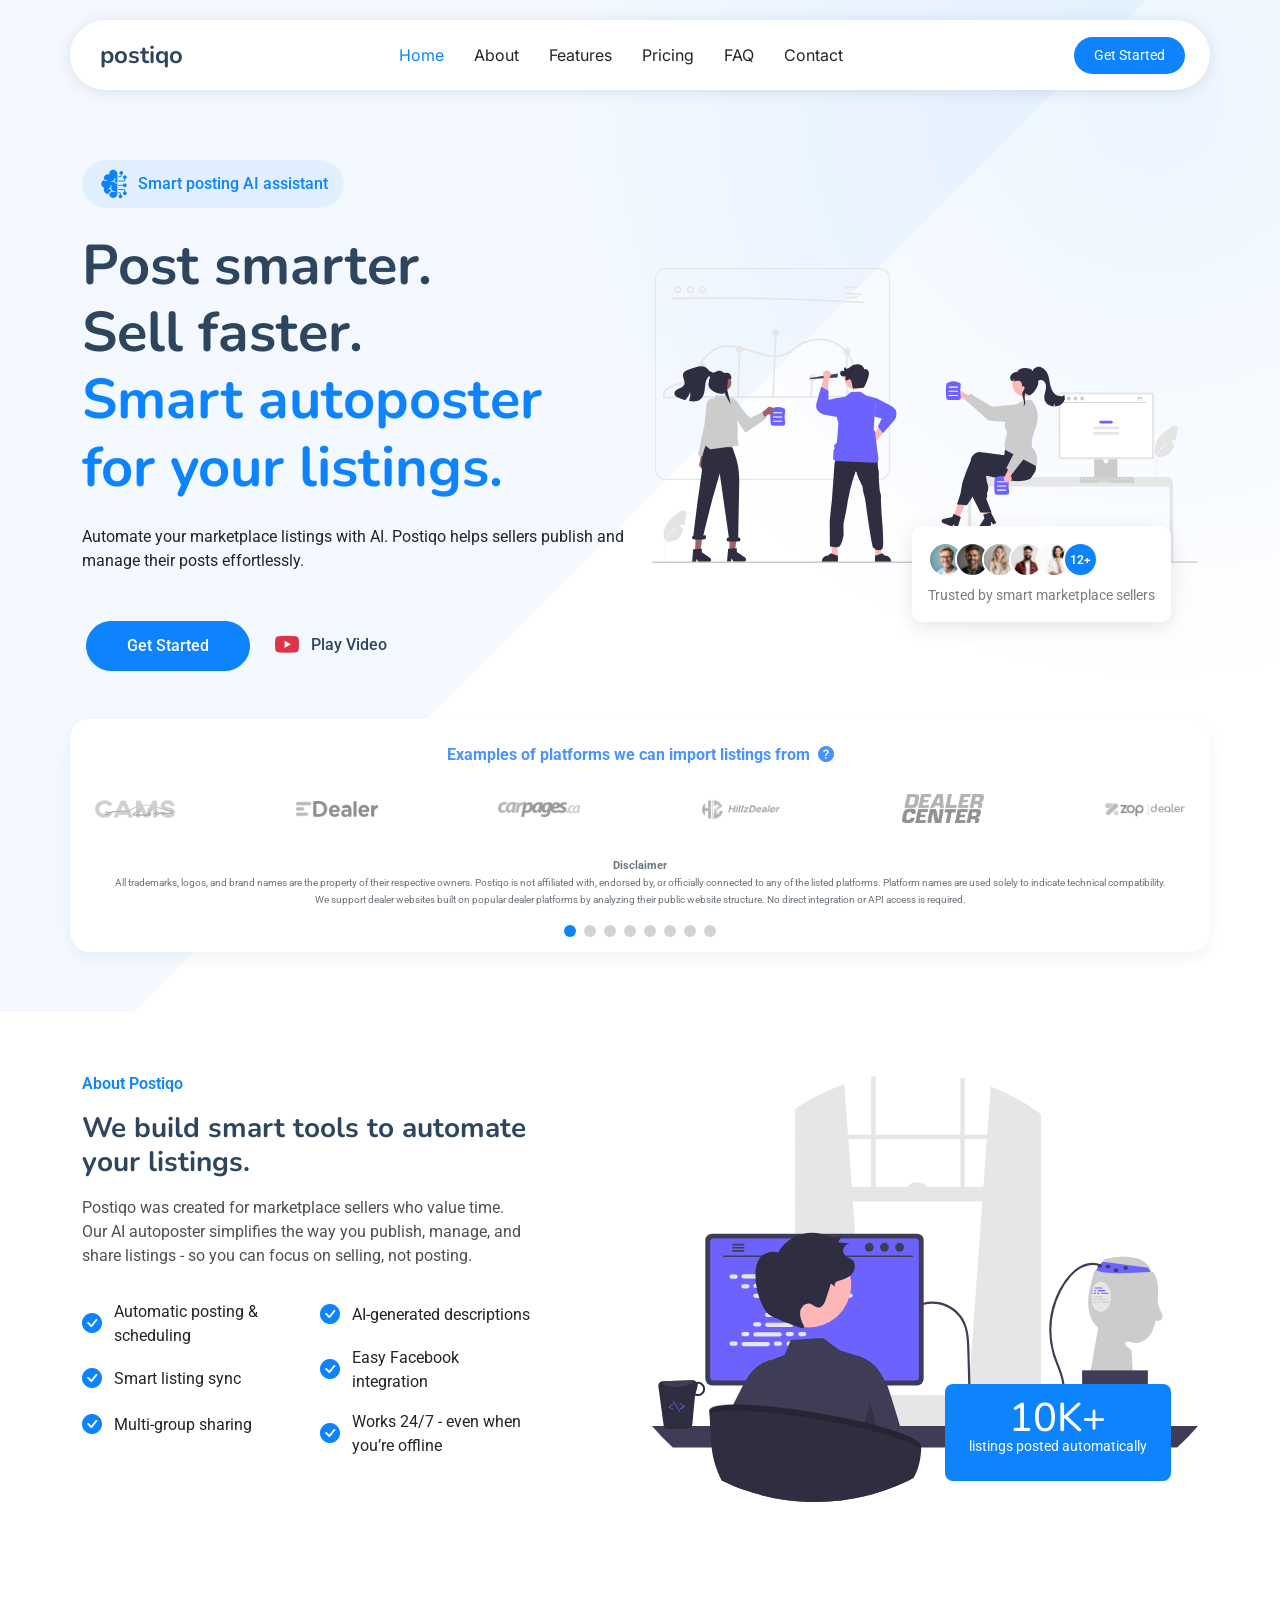
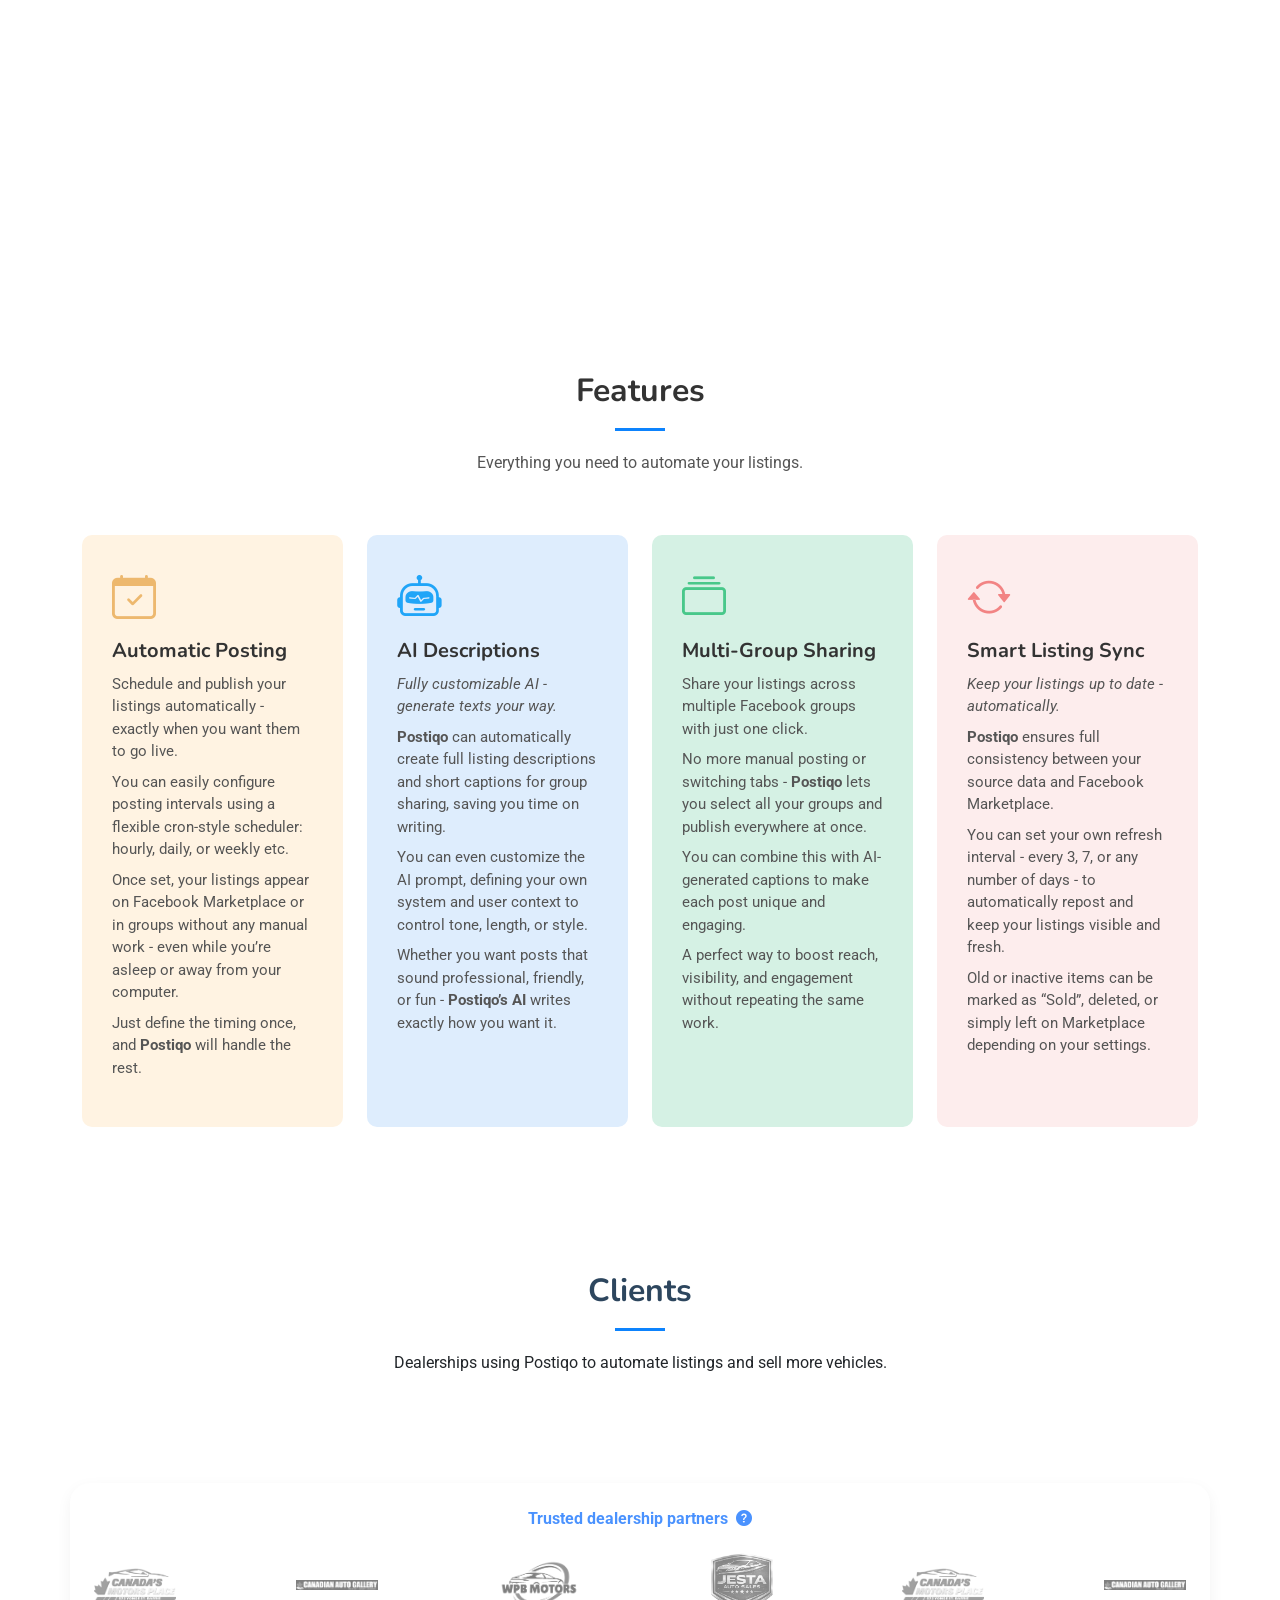
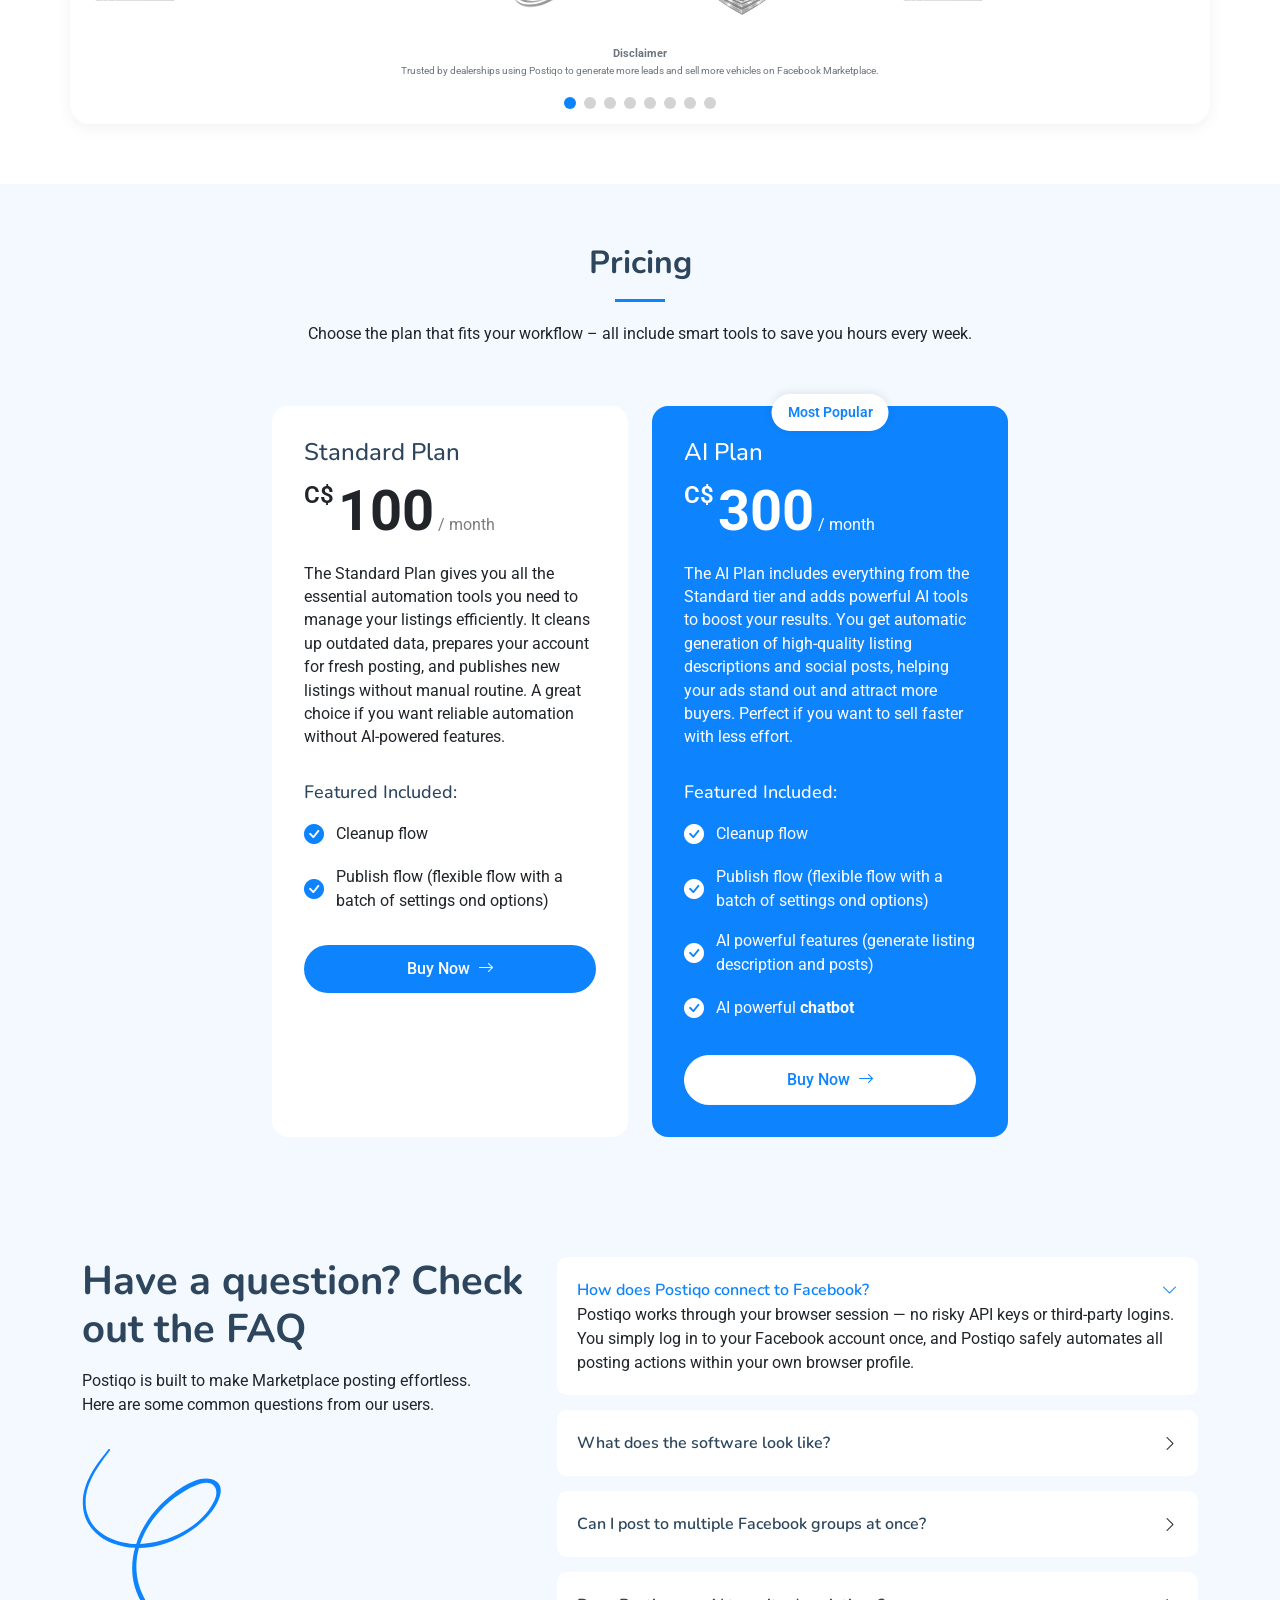
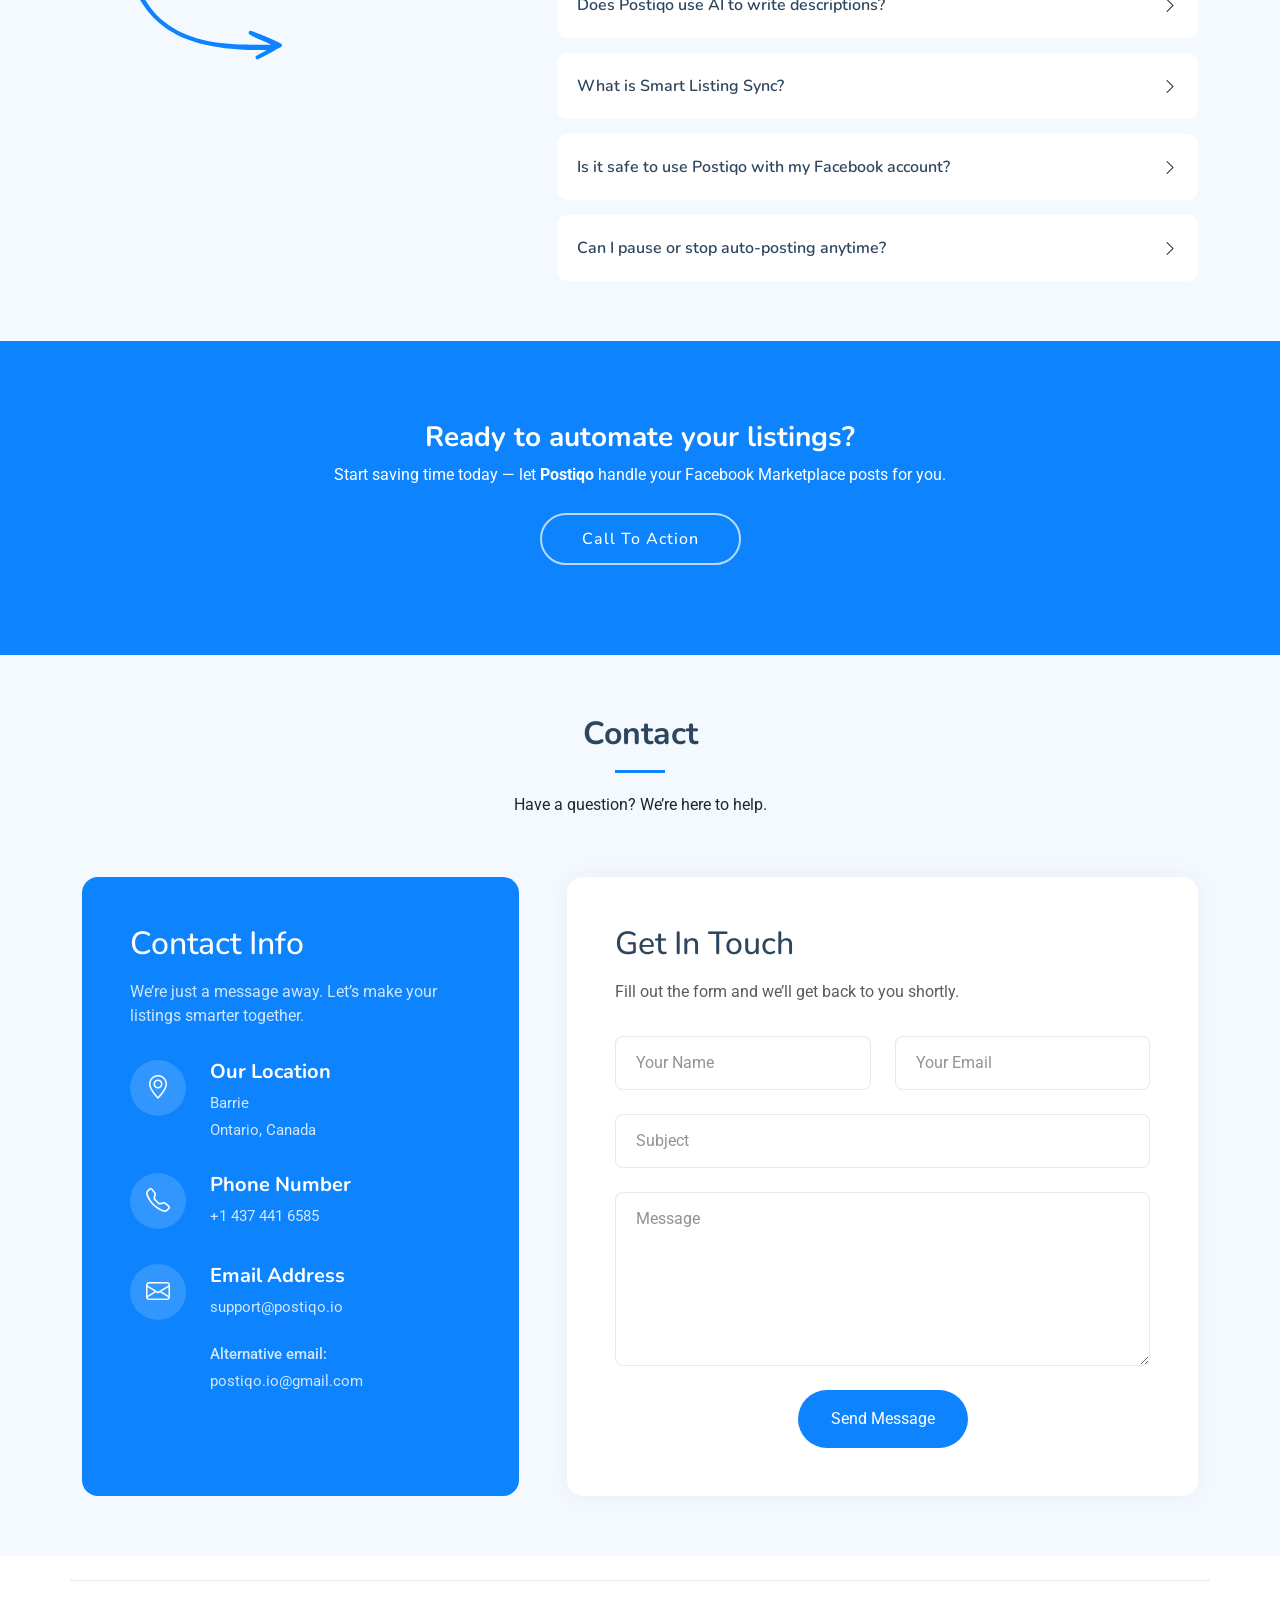
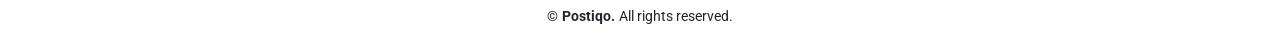
==== commit fb4cf8ca: "update meta attributes and reorder element attributes for consistency" ====
--- a/index.html
+++ b/index.html
@@ -5,8 +5,8 @@
     <meta charset="utf-8">
     <meta content="width=device-width, initial-scale=1.0" name="viewport">
     <title>postiqo - smart autoposter for your listings.</title>
-    <meta name="description" content="">
-    <meta name="keywords" content="">
+    <meta content="" name="description">
+    <meta content="" name="keywords">
 
     <!-- Favicons -->
     <link href="assets/img/favicon.ico" rel="icon">
@@ -15,7 +15,7 @@
 
     <!-- Fonts -->
     <link href="https://fonts.googleapis.com" rel="preconnect">
-    <link href="https://fonts.gstatic.com" rel="preconnect" crossorigin>
+    <link crossorigin href="https://fonts.gstatic.com" rel="preconnect">
     <link href="https://fonts.googleapis.com/css2?family=Roboto:ital,wght@0,100;0,300;0,400;0,500;0,700;0,900;1,100;1,300;1,400;1,500;1,700;1,900&family=Inter:wght@100;200;300;400;500;600;700;800;900&family=Nunito:ital,wght@0,200;0,300;0,400;0,500;0,600;0,700;0,800;0,900;1,200;1,300;1,400;1,500;1,600;1,700;1,800;1,900&display=swap"
           rel="stylesheet">
 
@@ -33,18 +33,18 @@
 
 <body class="index-page">
 
-<header id="header" class="header d-flex align-items-center fixed-top">
+<header class="header d-flex align-items-center fixed-top" id="header">
     <div class="header-container container-fluid container-xl position-relative d-flex align-items-center justify-content-between">
 
-        <a href="index.html" class="logo d-flex align-items-center me-auto me-xl-0">
+        <a class="logo d-flex align-items-center me-auto me-xl-0" href="index.html">
             <!-- Uncomment the line below if you also wish to use an image logo -->
             <!-- <img src="assets/img/favicon.ico" alt=""> -->
             <h1 class="sitename fw-bold">postiqo</h1>
         </a>
 
-        <nav id="navmenu" class="navmenu">
+        <nav class="navmenu" id="navmenu">
             <ul>
-                <li><a href="#hero" class="active">Home</a></li>
+                <li><a class="active" href="#hero">Home</a></li>
                 <li><a href="#about">About</a></li>
                 <li><a href="#features-cards">Features</a></li>
                 <li><a href="#pricing">Pricing</a></li>
@@ -62,7 +62,7 @@
 <main class="main">
 
     <!-- Hero Section -->
-    <section id="hero" class="hero section min-vh-100">
+    <section class="hero section min-vh-100" id="hero">
 
         <div class="container" data-aos="fade-up" data-aos-delay="100">
 
@@ -71,7 +71,7 @@
                     <div class="hero-content" data-aos="fade-up" data-aos-delay="200">
                         <div class="company-badge mb-4">
                             <!--<i class="bi bi-robot me-2"></i>-->
-                            <img src="assets/img/artificial.png" alt="Bootstrap" class="me-2" width="32" height="32">
+                            <img alt="Bootstrap" class="me-2" height="32" src="assets/img/artificial.png" width="32">
                             Smart posting AI assistant
                         </div>
 
@@ -87,13 +87,13 @@
                         </p>
 
                         <div class="hero-buttons">
-                            <a href="#about" class="btn btn-primary me-0 me-sm-2 mx-1">Get Started</a>
-                            <a href="https://youtu.be/bZAGRH6ggm8"
-                               class="btn btn-link mt-2 mt-sm-0 glightbox"
+                            <a class="btn btn-primary me-0 me-sm-2 mx-1" href="#about">Get Started</a>
+                            <a class="btn btn-link mt-2 mt-sm-0 glightbox"
+                               data-bs-custom-class="custom-tooltip"
+                               data-bs-placement="top"
+                               data-bs-title="Postiqo Demo: Publish a Marketplace Listing in 1 Minute"
                                data-bs-toggle="tooltip"
-                               data-bs-placement="top"
-                               data-bs-custom-class="custom-tooltip"
-                               data-bs-title="Postiqo Demo: Publish a Marketplace Listing in 1 Minute">
+                               href="https://youtu.be/bZAGRH6ggm8">
                                 <i class="bi bi-youtube me-2 text-danger"></i>
                                 Play Video
                             </a>
@@ -103,15 +103,15 @@
 
                 <div class="col-lg-6">
                     <div class="hero-image" data-aos="zoom-out" data-aos-delay="300">
-                        <img src="assets/img/undraw_team-collaboration_phnf.svg" alt="Hero Image" class="img-fluid">
+                        <img alt="Hero Image" class="img-fluid" src="assets/img/undraw_team-collaboration_phnf.svg">
 
                         <div class="customers-badge">
                             <div class="customer-avatars">
-                                <img src="assets/img/avatar-1.webp" alt="Customer 1" class="avatar">
-                                <img src="assets/img/avatar-2.webp" alt="Customer 2" class="avatar">
-                                <img src="assets/img/avatar-3.webp" alt="Customer 3" class="avatar">
-                                <img src="assets/img/avatar-4.webp" alt="Customer 4" class="avatar">
-                                <img src="assets/img/avatar-5.webp" alt="Customer 5" class="avatar">
+                                <img alt="Customer 1" class="avatar" src="assets/img/avatar-1.webp">
+                                <img alt="Customer 2" class="avatar" src="assets/img/avatar-2.webp">
+                                <img alt="Customer 3" class="avatar" src="assets/img/avatar-3.webp">
+                                <img alt="Customer 4" class="avatar" src="assets/img/avatar-4.webp">
+                                <img alt="Customer 5" class="avatar" src="assets/img/avatar-5.webp">
                                 <span class="avatar more">12+</span>
                             </div>
                             <p class="mb-0 mt-2">Trusted by smart marketplace sellers</p>
@@ -169,7 +169,7 @@
 
             <div class="row partners partners-row gy-4 mt-5">
                 <div class="swiper init-swiper">
-                    <script type="application/json" class="swiper-config">
+                    <script class="swiper-config" type="application/json">
                         {
                             "loop": true,
                             "speed": 600,
@@ -205,27 +205,27 @@
                     <p class="text-primary text-center fw-bold text-opacity-75">
                         Examples of platforms we can import listings from
                         <i class="bi bi-question-circle-fill ms-1"
-                           data-bs-toggle="tooltip"
                            data-bs-html="true"
-                           data-bs-title="This is not a complete list. We can import listings from many other dealer websites, including custom or in-house platforms."></i>
+                           data-bs-title="This is not a complete list. We can import listings from many other dealer websites, including custom or in-house platforms."
+                           data-bs-toggle="tooltip"></i>
                     </p>
                     <div class="swiper-wrapper align-items-center">
-                        <div class="swiper-slide"><img src="assets/img/partners/cams-logo.png"
-                                                       class="img-fluid" alt=""></div>
-                        <div class="swiper-slide"><img src="assets/img/partners/edealer-logo.png"
-                                                       class="img-fluid" alt=""></div>
-                        <div class="swiper-slide"><img src="assets/img/partners/carpages-logo.png"
-                                                       class="img-fluid" alt=""></div>
-                        <div class="swiper-slide"><img src="assets/img/partners/hillzdealer-logo.png"
-                                                       class="img-fluid" alt=""></div>
-                        <div class="swiper-slide"><img src="assets/img/partners/dealercenter-logo.png"
-                                                       class="img-fluid" alt=""></div>
-                        <div class="swiper-slide"><img src="assets/img/partners/zopdealer-logo.png"
-                                                       class="img-fluid" alt=""></div>
-                        <div class="swiper-slide"><img src="assets/img/partners/autotrader-logo.png"
-                                                       class="img-fluid" alt=""></div>
-                        <div class="swiper-slide"><img src="assets/img/partners/cargurus-logo.png"
-                                                       class="img-fluid" alt=""></div>
+                        <div class="swiper-slide"><img alt=""
+                                                       class="img-fluid" src="assets/img/partners/cams-logo.png"></div>
+                        <div class="swiper-slide"><img alt=""
+                                                       class="img-fluid" src="assets/img/partners/edealer-logo.png"></div>
+                        <div class="swiper-slide"><img alt=""
+                                                       class="img-fluid" src="assets/img/partners/carpages-logo.png"></div>
+                        <div class="swiper-slide"><img alt=""
+                                                       class="img-fluid" src="assets/img/partners/hillzdealer-logo.png"></div>
+                        <div class="swiper-slide"><img alt=""
+                                                       class="img-fluid" src="assets/img/partners/dealercenter-logo.png"></div>
+                        <div class="swiper-slide"><img alt=""
+                                                       class="img-fluid" src="assets/img/partners/zopdealer-logo.png"></div>
+                        <div class="swiper-slide"><img alt=""
+                                                       class="img-fluid" src="assets/img/partners/autotrader-logo.png"></div>
+                        <div class="swiper-slide"><img alt=""
+                                                       class="img-fluid" src="assets/img/partners/cargurus-logo.png"></div>
                     </div>
                     <p class="disclaimer text-secondary text-center mt-4">
                         <strong>Disclaimer</strong><br>
@@ -249,7 +249,7 @@
     </section><!-- /Hero Section-->
 
     <!-- About Section -->
-    <section id="about" class="about section min-vh-100">
+    <section class="about section min-vh-100" id="about">
 
         <div class="container" data-aos="fade-up" data-aos-delay="100">
 
@@ -306,10 +306,10 @@
                 <div class="col-xl-6" data-aos="fade-up" data-aos-delay="300">
                     <div class="image-wrapper">
                         <div class="images position-relative" data-aos="zoom-out" data-aos-delay="400">
-                            <img src="assets/img/undraw_firmware_3fxd.svg" alt="Business Meeting"
-                                 class="img-fluid main-image rounded-4">
-                            <img src="assets/img/undraw_artificial-intelligence_43qa.svg" alt="Team Discussion"
-                                 class="img-fluid small-image rounded-4 d-none">
+                            <img alt="Business Meeting" class="img-fluid main-image rounded-4"
+                                 src="assets/img/undraw_firmware_3fxd.svg">
+                            <img alt="Team Discussion" class="img-fluid small-image rounded-4 d-none"
+                                 src="assets/img/undraw_artificial-intelligence_43qa.svg">
                         </div>
                         <div class="experience-badge floating">
                             <h3>10K+</h3>
@@ -319,9 +319,225 @@
                 </div>
             </div>
 
+        </div>
+
+    </section><!-- /About Section -->
+
+    <!-- Features Section HIDE-->
+    <section class="features section min-vh-100 d-none" id="features">
+
+        <div class="container section-title" data-aos="fade-up">
+            <h2>Features</h2>
+            <p>Everything you need to automate your listings.</p>
+        </div>
+
+        <div class="container">
+
+            <div class="d-flex justify-content-center">
+
+                <ul class="nav nav-tabs" data-aos="fade-up" data-aos-delay="100">
+
+                    <li class="nav-item">
+                        <a class="nav-link active show" data-bs-target="#features-tab-1" data-bs-toggle="tab">
+                            <h4>Modisit</h4>
+                        </a>
+                    </li>
+
+                    <li class="nav-item">
+                        <a class="nav-link" data-bs-target="#features-tab-2" data-bs-toggle="tab">
+                            <h4>Praesenti</h4>
+                        </a>
+
+                    </li>
+                    <li class="nav-item">
+                        <a class="nav-link" data-bs-target="#features-tab-3" data-bs-toggle="tab">
+                            <h4>Explica</h4>
+                        </a>
+                    </li>
+
+                </ul>
+
+            </div>
+
+            <div class="tab-content" data-aos="fade-up" data-aos-delay="200">
+
+                <div class="tab-pane fade active show" id="features-tab-1">
+                    <div class="row">
+                        <div class="col-lg-6 order-2 order-lg-1 mt-3 mt-lg-0 d-flex flex-column justify-content-center">
+                            <h3>Voluptatem dignissimos provident</h3>
+                            <p class="fst-italic">
+                                Lorem ipsum dolor sit amet, consectetur adipiscing elit, sed do eiusmod tempor
+                                incididunt ut labore et dolore
+                                magna aliqua.
+                            </p>
+                            <ul>
+                                <li><i class="bi bi-check2-all"></i>
+                                    <span>Ullamco laboris nisi ut aliquip ex ea commodo consequat.</span>
+                                </li>
+                                <li><i class="bi bi-check2-all"></i>
+                                    <span>Duis aute irure dolor in reprehenderit in voluptate velit.</span>
+                                </li>
+                                <li><i class="bi bi-check2-all"></i>
+                                    <span>Ullamco laboris nisi ut aliquip ex ea commodo consequat. Duis aute irure dolor in reprehenderit in voluptate trideta storacalaperda mastiro dolore eu fugiat nulla pariatur.</span>
+                                </li>
+                            </ul>
+                        </div>
+                        <div class="col-lg-6 order-1 order-lg-2 text-center">
+                            <img alt="" class="img-fluid" src="assets/img/features-illustration-1.webp">
+                        </div>
+                    </div>
+                </div>
+
+                <div class="tab-pane fade" id="features-tab-2">
+                    <div class="row">
+                        <div class="col-lg-6 order-2 order-lg-1 mt-3 mt-lg-0 d-flex flex-column justify-content-center">
+                            <h3>Neque exercitationem debitis</h3>
+                            <p class="fst-italic">
+                                Lorem ipsum dolor sit amet, consectetur adipiscing elit, sed do eiusmod tempor
+                                incididunt ut labore et dolore
+                                magna aliqua.
+                            </p>
+                            <ul>
+                                <li><i class="bi bi-check2-all"></i>
+                                    <span>Ullamco laboris nisi ut aliquip ex ea commodo consequat.</span>
+                                </li>
+                                <li><i class="bi bi-check2-all"></i>
+                                    <span>Duis aute irure dolor in reprehenderit in voluptate velit.</span>
+                                </li>
+                                <li><i class="bi bi-check2-all"></i>
+                                    <span>Provident mollitia neque rerum asperiores dolores quos qui a. Ipsum neque dolor voluptate nisi sed.</span>
+                                </li>
+                                <li><i class="bi bi-check2-all"></i>
+                                    <span>Ullamco laboris nisi ut aliquip ex ea commodo consequat. Duis aute irure dolor in reprehenderit in voluptate trideta storacalaperda mastiro dolore eu fugiat nulla pariatur.</span>
+                                </li>
+                            </ul>
+                        </div>
+                        <div class="col-lg-6 order-1 order-lg-2 text-center">
+                            <img alt="" class="img-fluid" src="assets/img/features-illustration-2.webp">
+                        </div>
+                    </div>
+                </div>
+
+                <div class="tab-pane fade" id="features-tab-3">
+                    <div class="row">
+                        <div class="col-lg-6 order-2 order-lg-1 mt-3 mt-lg-0 d-flex flex-column justify-content-center">
+                            <h3>Voluptatibus commodi accusamu</h3>
+                            <ul>
+                                <li><i class="bi bi-check2-all"></i>
+                                    <span>Ullamco laboris nisi ut aliquip ex ea commodo consequat.</span>
+                                </li>
+                                <li><i class="bi bi-check2-all"></i>
+                                    <span>Duis aute irure dolor in reprehenderit in voluptate velit.</span>
+                                </li>
+                                <li><i class="bi bi-check2-all"></i>
+                                    <span>Provident mollitia neque rerum asperiores dolores quos qui a. Ipsum neque dolor voluptate nisi sed.</span>
+                                </li>
+                            </ul>
+                            <p class="fst-italic">
+                                Lorem ipsum dolor sit amet, consectetur adipiscing elit, sed do eiusmod tempor
+                                incididunt ut labore et dolore
+                                magna aliqua.
+                            </p>
+                        </div>
+                        <div class="col-lg-6 order-1 order-lg-2 text-center">
+                            <img alt="" class="img-fluid" src="assets/img/features-illustration-3.webp">
+                        </div>
+                    </div>
+                </div>
+
+            </div>
+
+        </div>
+
+    </section><!-- /Features Section -->
+
+    <!-- Features Cards Section -->
+    <section class="features-cards section min-vh-100" id="features-cards">
+
+        <div class="container section-title" data-aos="fade-up">
+            <h2>Features</h2>
+            <p>Everything you need to automate your listings.</p>
+        </div>
+
+        <div class="container">
+
+            <div class="row gy-4">
+
+                <div class="col-xl-3 col-md-6" data-aos="zoom-in" data-aos-delay="100">
+                    <div class="feature-box orange">
+                        <i class="bi bi-calendar-check"></i>
+                        <h4>Automatic Posting</h4>
+                        <p class="mb-2">Schedule and publish your listings automatically - exactly when you want them to
+                            go live.</p>
+                        <p class="mb-2">You can easily configure posting intervals using a flexible cron-style
+                            scheduler: hourly, daily, or weekly etc.</p>
+                        <p class="mb-2">Once set, your listings appear on Facebook Marketplace or in groups without any
+                            manual work - even while you’re asleep or away from your computer.</p>
+                        <p class="mb-2">Just define the timing once, and <b>Postiqo</b> will handle the rest.</p>
+                    </div>
+                </div>
+
+                <div class="col-xl-3 col-md-6" data-aos="zoom-in" data-aos-delay="200">
+                    <div class="feature-box blue">
+                        <i class="bi bi-robot"></i>
+                        <h4>AI Descriptions</h4>
+                        <p class="mb-2 fst-italic">Fully customizable AI - generate texts your way.</p>
+                        <p class="mb-2"><b>Postiqo</b> can automatically create full listing descriptions and short
+                            captions for group sharing, saving you time on writing.</p>
+                        <p class="mb-2">You can even customize the AI prompt, defining your own system and user context
+                            to control tone, length, or style.</p>
+                        <p class="mb-2">Whether you want posts that sound professional, friendly, or fun - <b>Postiqo’s
+                            AI</b> writes exactly how you want it.</p>
+                    </div>
+                </div>
+
+                <div class="col-xl-3 col-md-6" data-aos="zoom-in" data-aos-delay="300">
+                    <div class="feature-box green">
+                        <i class="bi bi-collection"></i>
+                        <h4>Multi-Group Sharing</h4>
+                        <p class="mb-2">Share your listings across multiple Facebook groups with just one click.</p>
+                        <p class="mb-2">No more manual posting or switching tabs - <b>Postiqo</b> lets you select all
+                            your groups and publish everywhere at once.</p>
+                        <p class="mb-2">You can combine this with AI-generated captions to make each post unique and
+                            engaging.</p>
+                        <p class="mb-2">A perfect way to boost reach, visibility, and engagement without repeating the
+                            same work.</p>
+                    </div>
+                </div>
+
+                <div class="col-xl-3 col-md-6" data-aos="zoom-in" data-aos-delay="400">
+                    <div class="feature-box red">
+                        <i class="bi bi-arrow-repeat"></i>
+                        <h4>Smart Listing Sync</h4>
+                        <p class="mb-2 fst-italic">Keep your listings up to date - automatically.</p>
+                        <p class="mb-2"><b>Postiqo</b> ensures full consistency between your source data and Facebook
+                            Marketplace.</p>
+                        <p class="mb-2">You can set your own refresh interval - every 3, 7, or any number of days - to
+                            automatically repost and keep your listings visible and fresh.</p>
+                        <p class="mb-2">Old or inactive items can be marked as “Sold”, deleted, or simply left on
+                            Marketplace depending on your settings.</p>
+                    </div>
+                </div>
+
+            </div>
+
+        </div>
+
+    </section><!-- /Features Cards Section -->
+
+    <!-- Clients Section HIDE-->
+    <section class="clients section" id="clients">
+
+        <div class="container section-title" data-aos="fade-up">
+            <h2>Clients</h2>
+            <p>Dealerships using Postiqo to automate listings and sell more vehicles.</p>
+        </div>
+
+        <div class="container" data-aos="fade-up" data-aos-delay="100">
+
             <div class="row partners partners-row gy-4 mt-5">
                 <div class="swiper init-swiper">
-                    <script type="application/json" class="swiper-config">
+                    <script class="swiper-config" type="application/json">
                         {
                             "loop": true,
                             "speed": 600,
@@ -357,30 +573,32 @@
                     <p class="text-primary text-center fw-bold text-opacity-75">
                         Trusted dealership partners
                         <i class="bi bi-question-circle-fill ms-1"
-                           data-bs-toggle="tooltip"
                            data-bs-html="true"
-                           data-bs-title="This is not a complete list. Postiqo is used by many dealerships, including those running custom or in-house platforms."></i>
+                           data-bs-title="This is not a complete list. Postiqo is used by many dealerships, including those running custom or in-house platforms."
+                           data-bs-toggle="tooltip"></i>
                     </p>
                     <div class="swiper-wrapper align-items-center">
-                        <div class="swiper-slide"><img src="assets/img/clients/canadasmotors-logo.png"
-                                                       class="img-fluid" alt=""></div>
-                        <div class="swiper-slide"><img src="assets/img/clients/canadianautogallery-logo.png"
-                                                       class="img-fluid" alt=""></div>
-                        <div class="swiper-slide"><img src="assets/img/clients/wpbmotors-logo.png"
-                                                       class="img-fluid" alt=""></div>
-                        <div class="swiper-slide"><img src="assets/img/clients/jesta-logo.png"
-                                                       class="img-fluid" alt=""></div>
-                        <div class="swiper-slide"><img src="assets/img/clients/canadasmotors-logo.png"
-                                                       class="img-fluid" alt=""></div>
-                        <div class="swiper-slide"><img src="assets/img/clients/canadianautogallery-logo.png" class="img-fluid" alt=""></div>
-                        <div class="swiper-slide"><img src="assets/img/clients/wpbmotors-logo.png"
-                                                       class="img-fluid" alt=""></div>
-                        <div class="swiper-slide"><img src="assets/img/clients/jesta-logo.png" class="img-fluid" alt=""></div>
+                        <div class="swiper-slide"><img alt=""
+                                                       class="img-fluid" src="assets/img/clients/canadasmotors-logo.png"></div>
+                        <div class="swiper-slide"><img alt=""
+                                                       class="img-fluid" src="assets/img/clients/canadianautogallery-logo.png"></div>
+                        <div class="swiper-slide"><img alt=""
+                                                       class="img-fluid" src="assets/img/clients/wpbmotors-logo.png"></div>
+                        <div class="swiper-slide"><img alt=""
+                                                       class="img-fluid" src="assets/img/clients/jesta-logo.png"></div>
+                        <div class="swiper-slide"><img alt=""
+                                                       class="img-fluid" src="assets/img/clients/canadasmotors-logo.png"></div>
+                        <div class="swiper-slide">
+                            <img alt="" class="img-fluid" src="assets/img/clients/canadianautogallery-logo.png"></div>
+                        <div class="swiper-slide"><img alt=""
+                                                       class="img-fluid" src="assets/img/clients/wpbmotors-logo.png"></div>
+                        <div class="swiper-slide"><img alt="" class="img-fluid" src="assets/img/clients/jesta-logo.png">
+                        </div>
                     </div>
                     <p class="disclaimer text-secondary text-center mt-4">
                         <strong>Disclaimer</strong><br>
                         <small>
-                            The dealerships displayed here successfully use Postiqo to automate their Marketplace listings, improve efficiency, and reach more potential customers online.
+                            Trusted by dealerships using Postiqo to generate more leads and sell more vehicles on Facebook Marketplace.
                         </small>
                     </p>
                     <div class="swiper-pagination"></div>
@@ -389,259 +607,10 @@
 
         </div>
 
-    </section><!-- /About Section -->
-
-    <!-- Features Section HIDE-->
-    <section id="features" class="features section min-vh-100 d-none">
-
-        <div class="container section-title" data-aos="fade-up">
-            <h2>Features</h2>
-            <p>Everything you need to automate your listings.</p>
-        </div>
-
-        <div class="container">
-
-            <div class="d-flex justify-content-center">
-
-                <ul class="nav nav-tabs" data-aos="fade-up" data-aos-delay="100">
-
-                    <li class="nav-item">
-                        <a class="nav-link active show" data-bs-toggle="tab" data-bs-target="#features-tab-1">
-                            <h4>Modisit</h4>
-                        </a>
-                    </li>
-
-                    <li class="nav-item">
-                        <a class="nav-link" data-bs-toggle="tab" data-bs-target="#features-tab-2">
-                            <h4>Praesenti</h4>
-                        </a>
-
-                    </li>
-                    <li class="nav-item">
-                        <a class="nav-link" data-bs-toggle="tab" data-bs-target="#features-tab-3">
-                            <h4>Explica</h4>
-                        </a>
-                    </li>
-
-                </ul>
-
-            </div>
-
-            <div class="tab-content" data-aos="fade-up" data-aos-delay="200">
-
-                <div class="tab-pane fade active show" id="features-tab-1">
-                    <div class="row">
-                        <div class="col-lg-6 order-2 order-lg-1 mt-3 mt-lg-0 d-flex flex-column justify-content-center">
-                            <h3>Voluptatem dignissimos provident</h3>
-                            <p class="fst-italic">
-                                Lorem ipsum dolor sit amet, consectetur adipiscing elit, sed do eiusmod tempor
-                                incididunt ut labore et dolore
-                                magna aliqua.
-                            </p>
-                            <ul>
-                                <li><i class="bi bi-check2-all"></i> <span>Ullamco laboris nisi ut aliquip ex ea commodo consequat.</span>
-                                </li>
-                                <li><i class="bi bi-check2-all"></i> <span>Duis aute irure dolor in reprehenderit in voluptate velit.</span>
-                                </li>
-                                <li><i class="bi bi-check2-all"></i> <span>Ullamco laboris nisi ut aliquip ex ea commodo consequat. Duis aute irure dolor in reprehenderit in voluptate trideta storacalaperda mastiro dolore eu fugiat nulla pariatur.</span>
-                                </li>
-                            </ul>
-                        </div>
-                        <div class="col-lg-6 order-1 order-lg-2 text-center">
-                            <img src="assets/img/features-illustration-1.webp" alt="" class="img-fluid">
-                        </div>
-                    </div>
-                </div>
-
-                <div class="tab-pane fade" id="features-tab-2">
-                    <div class="row">
-                        <div class="col-lg-6 order-2 order-lg-1 mt-3 mt-lg-0 d-flex flex-column justify-content-center">
-                            <h3>Neque exercitationem debitis</h3>
-                            <p class="fst-italic">
-                                Lorem ipsum dolor sit amet, consectetur adipiscing elit, sed do eiusmod tempor
-                                incididunt ut labore et dolore
-                                magna aliqua.
-                            </p>
-                            <ul>
-                                <li><i class="bi bi-check2-all"></i> <span>Ullamco laboris nisi ut aliquip ex ea commodo consequat.</span>
-                                </li>
-                                <li><i class="bi bi-check2-all"></i> <span>Duis aute irure dolor in reprehenderit in voluptate velit.</span>
-                                </li>
-                                <li><i class="bi bi-check2-all"></i> <span>Provident mollitia neque rerum asperiores dolores quos qui a. Ipsum neque dolor voluptate nisi sed.</span>
-                                </li>
-                                <li><i class="bi bi-check2-all"></i> <span>Ullamco laboris nisi ut aliquip ex ea commodo consequat. Duis aute irure dolor in reprehenderit in voluptate trideta storacalaperda mastiro dolore eu fugiat nulla pariatur.</span>
-                                </li>
-                            </ul>
-                        </div>
-                        <div class="col-lg-6 order-1 order-lg-2 text-center">
-                            <img src="assets/img/features-illustration-2.webp" alt="" class="img-fluid">
-                        </div>
-                    </div>
-                </div>
-
-                <div class="tab-pane fade" id="features-tab-3">
-                    <div class="row">
-                        <div class="col-lg-6 order-2 order-lg-1 mt-3 mt-lg-0 d-flex flex-column justify-content-center">
-                            <h3>Voluptatibus commodi accusamu</h3>
-                            <ul>
-                                <li><i class="bi bi-check2-all"></i> <span>Ullamco laboris nisi ut aliquip ex ea commodo consequat.</span>
-                                </li>
-                                <li><i class="bi bi-check2-all"></i> <span>Duis aute irure dolor in reprehenderit in voluptate velit.</span>
-                                </li>
-                                <li><i class="bi bi-check2-all"></i> <span>Provident mollitia neque rerum asperiores dolores quos qui a. Ipsum neque dolor voluptate nisi sed.</span>
-                                </li>
-                            </ul>
-                            <p class="fst-italic">
-                                Lorem ipsum dolor sit amet, consectetur adipiscing elit, sed do eiusmod tempor
-                                incididunt ut labore et dolore
-                                magna aliqua.
-                            </p>
-                        </div>
-                        <div class="col-lg-6 order-1 order-lg-2 text-center">
-                            <img src="assets/img/features-illustration-3.webp" alt="" class="img-fluid">
-                        </div>
-                    </div>
-                </div>
-
-            </div>
-
-        </div>
-
-    </section><!-- /Features Section -->
-
-    <!-- Features Cards Section -->
-    <section id="features-cards" class="features-cards section min-vh-100">
-
-        <div class="container section-title" data-aos="fade-up">
-            <h2>Features</h2>
-            <p>Everything you need to automate your listings.</p>
-        </div>
-
-        <div class="container">
-
-            <div class="row gy-4">
-
-                <div class="col-xl-3 col-md-6" data-aos="zoom-in" data-aos-delay="100">
-                    <div class="feature-box orange">
-                        <i class="bi bi-calendar-check"></i>
-                        <h4>Automatic Posting</h4>
-                        <p class="mb-2">Schedule and publish your listings automatically - exactly when you want them to
-                            go live.</p>
-                        <p class="mb-2">You can easily configure posting intervals using a flexible cron-style
-                            scheduler: hourly, daily, or weekly etc.</p>
-                        <p class="mb-2">Once set, your listings appear on Facebook Marketplace or in groups without any
-                            manual work - even while you’re asleep or away from your computer.</p>
-                        <p class="mb-2">Just define the timing once, and <b>Postiqo</b> will handle the rest.</p>
-                    </div>
-                </div>
-
-                <div class="col-xl-3 col-md-6" data-aos="zoom-in" data-aos-delay="200">
-                    <div class="feature-box blue">
-                        <i class="bi bi-robot"></i>
-                        <h4>AI Descriptions</h4>
-                        <p class="mb-2 fst-italic">Fully customizable AI - generate texts your way.</p>
-                        <p class="mb-2"><b>Postiqo</b> can automatically create full listing descriptions and short
-                            captions for group sharing, saving you time on writing.</p>
-                        <p class="mb-2">You can even customize the AI prompt, defining your own system and user context
-                            to control tone, length, or style.</p>
-                        <p class="mb-2">Whether you want posts that sound professional, friendly, or fun - <b>Postiqo’s
-                            AI</b> writes exactly how you want it.</p>
-                    </div>
-                </div>
-
-                <div class="col-xl-3 col-md-6" data-aos="zoom-in" data-aos-delay="300">
-                    <div class="feature-box green">
-                        <i class="bi bi-collection"></i>
-                        <h4>Multi-Group Sharing</h4>
-                        <p class="mb-2">Share your listings across multiple Facebook groups with just one click.</p>
-                        <p class="mb-2">No more manual posting or switching tabs - <b>Postiqo</b> lets you select all
-                            your groups and publish everywhere at once.</p>
-                        <p class="mb-2">You can combine this with AI-generated captions to make each post unique and
-                            engaging.</p>
-                        <p class="mb-2">A perfect way to boost reach, visibility, and engagement without repeating the
-                            same work.</p>
-                    </div>
-                </div>
-
-                <div class="col-xl-3 col-md-6" data-aos="zoom-in" data-aos-delay="400">
-                    <div class="feature-box red">
-                        <i class="bi bi-arrow-repeat"></i>
-                        <h4>Smart Listing Sync</h4>
-                        <p class="mb-2 fst-italic">Keep your listings up to date - automatically.</p>
-                        <p class="mb-2"><b>Postiqo</b> ensures full consistency between your source data and Facebook
-                            Marketplace.</p>
-                        <p class="mb-2">You can set your own refresh interval - every 3, 7, or any number of days - to
-                            automatically repost and keep your listings visible and fresh.</p>
-                        <p class="mb-2">Old or inactive items can be marked as “Sold”, deleted, or simply left on
-                            Marketplace depending on your settings.</p>
-                    </div>
-                </div>
-
-            </div>
-
-        </div>
-
-    </section><!-- /Features Cards Section -->
-
-    <!-- Clients Section HIDE-->
-    <section id="clients" class="clients section d-none">
-
-        <div class="container" data-aos="fade-up" data-aos-delay="100">
-
-            <div class="swiper init-swiper">
-                <script type="application/json" class="swiper-config">
-                    {
-                        "loop": true,
-                        "speed": 600,
-                        "autoplay": {
-                            "delay": 5000
-                        },
-                        "slidesPerView": "auto",
-                        "pagination": {
-                            "el": ".swiper-pagination",
-                            "type": "bullets",
-                            "clickable": true
-                        },
-                        "breakpoints": {
-                            "320": {
-                                "slidesPerView": 2,
-                                "spaceBetween": 40
-                            },
-                            "480": {
-                                "slidesPerView": 3,
-                                "spaceBetween": 60
-                            },
-                            "640": {
-                                "slidesPerView": 4,
-                                "spaceBetween": 80
-                            },
-                            "992": {
-                                "slidesPerView": 6,
-                                "spaceBetween": 120
-                            }
-                        }
-                    }
-                </script>
-                <div class="swiper-wrapper align-items-center">
-                    <div class="swiper-slide"><img src="assets/img/clients/canadasmotors-logo.png" class="img-fluid" alt=""></div>
-                    <div class="swiper-slide"><img src="assets/img/clients/client-2.jpg" class="img-fluid" alt=""></div>
-                    <!--                    <div class="swiper-slide"><img src="assets/img/clients/canadianautogallery-logo.png" class="img-fluid" alt=""></div>-->
-                    <!--                    <div class="swiper-slide"><img src="assets/img/clients/client-3.png" class="img-fluid" alt=""></div>-->
-                    <!--                    <div class="swiper-slide"><img src="assets/img/clients/client-4.png" class="img-fluid" alt=""></div>-->
-                    <!--                    <div class="swiper-slide"><img src="assets/img/clients/client-5.png" class="img-fluid" alt=""></div>-->
-                    <!--                    <div class="swiper-slide"><img src="assets/img/clients/client-6.png" class="img-fluid" alt=""></div>-->
-                    <!--                    <div class="swiper-slide"><img src="assets/img/clients/client-7.png" class="img-fluid" alt=""></div>-->
-                    <!--                    <div class="swiper-slide"><img src="assets/img/clients/client-8.png" class="img-fluid" alt=""></div>-->
-                </div>
-                <div class="swiper-pagination"></div>
-            </div>
-
-        </div>
-
     </section><!-- /Clients Section -->
 
     <!-- Features 2 Section -->
-    <section id="features-2" class="features-2 section d-none">
+    <section class="features-2 section d-none" id="features-2">
 
         <div class="container" data-aos="fade-up" data-aos-delay="100">
 
@@ -692,7 +661,7 @@
 
                 <div class="col-lg-4" data-aos="zoom-in" data-aos-delay="200">
                     <div class="phone-mockup text-center">
-                        <img src="assets/img/phone-app-screen.webp" alt="Phone Mockup" class="img-fluid">
+                        <img alt="Phone Mockup" class="img-fluid" src="assets/img/phone-app-screen.webp">
                     </div>
                 </div>
 
@@ -745,7 +714,7 @@
     </section><!-- /Features 2 Section -->
 
     <!-- Call To Action Section -->
-    <section id="call-to-action" class="call-to-action section d-none">
+    <section class="call-to-action section d-none" id="call-to-action">
 
         <div class="container" data-aos="fade-up" data-aos-delay="100">
 
@@ -754,7 +723,7 @@
                     <h2 class="display-4 mb-4">Maecenas tempus tellus eget condimentum</h2>
                     <p class="mb-4">Vestibulum ante ipsum primis in faucibus orci luctus et ultrices posuere cubilia
                         Curae; Donec velit neque, auctor sit amet aliquam vel</p>
-                    <a href="#" class="btn btn-cta">Call To Action</a>
+                    <a class="btn btn-cta" href="#">Call To Action</a>
                 </div>
 
                 <div class="shape shape-1">
@@ -773,19 +742,19 @@
 
                 <div class="dots dots-1">
                     <svg viewBox="0 0 100 100" xmlns="http://www.w3.org/2000/svg">
-                        <pattern id="dot-pattern" x="0" y="0" width="20" height="20" patternUnits="userSpaceOnUse">
-                            <circle cx="2" cy="2" r="2" fill="currentColor"></circle>
+                        <pattern height="20" id="dot-pattern" patternUnits="userSpaceOnUse" width="20" x="0" y="0">
+                            <circle cx="2" cy="2" fill="currentColor" r="2"></circle>
                         </pattern>
-                        <rect width="100" height="100" fill="url(#dot-pattern)"></rect>
+                        <rect fill="url(#dot-pattern)" height="100" width="100"></rect>
                     </svg>
                 </div>
 
                 <div class="dots dots-2">
                     <svg viewBox="0 0 100 100" xmlns="http://www.w3.org/2000/svg">
-                        <pattern id="dot-pattern-2" x="0" y="0" width="20" height="20" patternUnits="userSpaceOnUse">
-                            <circle cx="2" cy="2" r="2" fill="currentColor"></circle>
+                        <pattern height="20" id="dot-pattern-2" patternUnits="userSpaceOnUse" width="20" x="0" y="0">
+                            <circle cx="2" cy="2" fill="currentColor" r="2"></circle>
                         </pattern>
-                        <rect width="100" height="100" fill="url(#dot-pattern-2)"></rect>
+                        <rect fill="url(#dot-pattern-2)" height="100" width="100"></rect>
                     </svg>
                 </div>
 
@@ -802,7 +771,7 @@
     </section><!-- /Call To Action Section -->
 
     <!-- Testimonials Section -->
-    <section id="testimonials" class="testimonials section light-background d-none">
+    <section class="testimonials section light-background d-none" id="testimonials">
 
         <!-- Section Title -->
         <div class="container section-title" data-aos="fade-up">
@@ -816,7 +785,7 @@
 
                 <div class="col-lg-6" data-aos="fade-up" data-aos-delay="100">
                     <div class="testimonial-item">
-                        <img src="assets/img/testimonials/testimonials-1.jpg" class="testimonial-img" alt="">
+                        <img alt="" class="testimonial-img" src="assets/img/testimonials/testimonials-1.jpg">
                         <h3>Saul Goodman</h3>
                         <h4>Ceo &amp; Founder</h4>
                         <div class="stars">
@@ -834,7 +803,7 @@
 
                 <div class="col-lg-6" data-aos="fade-up" data-aos-delay="200">
                     <div class="testimonial-item">
-                        <img src="assets/img/testimonials/testimonials-2.jpg" class="testimonial-img" alt="">
+                        <img alt="" class="testimonial-img" src="assets/img/testimonials/testimonials-2.jpg">
                         <h3>Sara Wilsson</h3>
                         <h4>Designer</h4>
                         <div class="stars">
@@ -852,7 +821,7 @@
 
                 <div class="col-lg-6" data-aos="fade-up" data-aos-delay="300">
                     <div class="testimonial-item">
-                        <img src="assets/img/testimonials/testimonials-3.jpg" class="testimonial-img" alt="">
+                        <img alt="" class="testimonial-img" src="assets/img/testimonials/testimonials-3.jpg">
                         <h3>Jena Karlis</h3>
                         <h4>Store Owner</h4>
                         <div class="stars">
@@ -870,7 +839,7 @@
 
                 <div class="col-lg-6" data-aos="fade-up" data-aos-delay="400">
                     <div class="testimonial-item">
-                        <img src="assets/img/testimonials/testimonials-4.jpg" class="testimonial-img" alt="">
+                        <img alt="" class="testimonial-img" src="assets/img/testimonials/testimonials-4.jpg">
                         <h3>Matt Brandon</h3>
                         <h4>Freelancer</h4>
                         <div class="stars">
@@ -893,7 +862,7 @@
     </section><!-- /Testimonials Section -->
 
     <!-- Stats Section -->
-    <section id="stats" class="stats section d-none">
+    <section class="stats section d-none" id="stats">
 
         <div class="container" data-aos="fade-up" data-aos-delay="100">
 
@@ -901,32 +870,32 @@
 
                 <div class="col-lg-3 col-md-6">
                     <div class="stats-item text-center w-100 h-100">
-                        <span data-purecounter-start="0" data-purecounter-end="232" data-purecounter-duration="1"
-                              class="purecounter"></span>
+                        <span class="purecounter" data-purecounter-duration="1" data-purecounter-end="232"
+                              data-purecounter-start="0"></span>
                         <p>Clients</p>
                     </div>
                 </div><!-- End Stats Item -->
 
                 <div class="col-lg-3 col-md-6">
                     <div class="stats-item text-center w-100 h-100">
-                        <span data-purecounter-start="0" data-purecounter-end="521" data-purecounter-duration="1"
-                              class="purecounter"></span>
+                        <span class="purecounter" data-purecounter-duration="1" data-purecounter-end="521"
+                              data-purecounter-start="0"></span>
                         <p>Projects</p>
                     </div>
                 </div><!-- End Stats Item -->
 
                 <div class="col-lg-3 col-md-6">
                     <div class="stats-item text-center w-100 h-100">
-                        <span data-purecounter-start="0" data-purecounter-end="1453" data-purecounter-duration="1"
-                              class="purecounter"></span>
+                        <span class="purecounter" data-purecounter-duration="1" data-purecounter-end="1453"
+                              data-purecounter-start="0"></span>
                         <p>Hours Of Support</p>
                     </div>
                 </div><!-- End Stats Item -->
 
                 <div class="col-lg-3 col-md-6">
                     <div class="stats-item text-center w-100 h-100">
-                        <span data-purecounter-start="0" data-purecounter-end="32" data-purecounter-duration="1"
-                              class="purecounter"></span>
+                        <span class="purecounter" data-purecounter-duration="1" data-purecounter-end="32"
+                              data-purecounter-start="0"></span>
                         <p>Workers</p>
                     </div>
                 </div><!-- End Stats Item -->
@@ -938,7 +907,7 @@
     </section><!-- /Stats Section -->
 
     <!-- Services Section -->
-    <section id="services" class="services section light-background d-none">
+    <section class="services section light-background d-none" id="services">
 
         <!-- Section Title -->
         <div class="container section-title" data-aos="fade-up">
@@ -959,7 +928,7 @@
                             <h3>Nesciunt Mete</h3>
                             <p>Provident nihil minus qui consequatur non omnis maiores. Eos accusantium minus dolores
                                 iure perferendis tempore et consequatur.</p>
-                            <a href="service-details.html" class="read-more">Read More <i class="bi bi-arrow-right"></i></a>
+                            <a class="read-more" href="service-details.html">Read More <i class="bi bi-arrow-right"></i></a>
                         </div>
                     </div>
                 </div><!-- End Service Card -->
@@ -973,7 +942,7 @@
                             <h3>Eosle Commodi</h3>
                             <p>Ut autem aut autem non a. Sint sint sit facilis nam iusto sint. Libero corrupti neque eum
                                 hic non ut nesciunt dolorem.</p>
-                            <a href="service-details.html" class="read-more">Read More <i class="bi bi-arrow-right"></i></a>
+                            <a class="read-more" href="service-details.html">Read More <i class="bi bi-arrow-right"></i></a>
                         </div>
                     </div>
                 </div><!-- End Service Card -->
@@ -987,7 +956,7 @@
                             <h3>Ledo Markt</h3>
                             <p>Ut excepturi voluptatem nisi sed. Quidem fuga consequatur. Minus ea aut. Vel qui id
                                 voluptas adipisci eos earum corrupti.</p>
-                            <a href="service-details.html" class="read-more">Read More <i class="bi bi-arrow-right"></i></a>
+                            <a class="read-more" href="service-details.html">Read More <i class="bi bi-arrow-right"></i></a>
                         </div>
                     </div>
                 </div><!-- End Service Card -->
@@ -1001,7 +970,7 @@
                             <h3>Asperiores Commodit</h3>
                             <p>Non et temporibus minus omnis sed dolor esse consequatur. Cupiditate sed error ea fuga
                                 sit provident adipisci neque.</p>
-                            <a href="service-details.html" class="read-more">Read More <i class="bi bi-arrow-right"></i></a>
+                            <a class="read-more" href="service-details.html">Read More <i class="bi bi-arrow-right"></i></a>
                         </div>
                     </div>
                 </div><!-- End Service Card -->
@@ -1013,7 +982,7 @@
     </section><!-- /Services Section -->
 
     <!-- Pricing Section -->
-    <section id="pricing" class="pricing section light-background min-vh-100">
+    <section class="pricing section light-background min-vh-100" id="pricing">
 
         <!-- Section Title -->
         <div class="container section-title" data-aos="fade-up">
@@ -1052,15 +1021,15 @@
                                 <i class="bi bi-check-circle-fill"></i>
                                 Publish flow (flexible flow with a batch of settings ond options)
                             </li>
-<!--                            <li>-->
-<!--                                <i class="bi bi-check-circle-fill"></i>-->
-<!--                                <del class="text-secondary">AI powerful features (generate listing description and-->
-<!--                                    posts)-->
-<!--                                </del>-->
-<!--                            </li>-->
+                            <!--                            <li>-->
+                            <!--                                <i class="bi bi-check-circle-fill"></i>-->
+                            <!--                                <del class="text-secondary">AI powerful features (generate listing description and-->
+                            <!--                                    posts)-->
+                            <!--                                </del>-->
+                            <!--                            </li>-->
                         </ul>
 
-                        <a href="#" class="btn btn-primary">
+                        <a class="btn btn-primary" href="#">
                             Buy Now
                             <i class="bi bi-arrow-right"></i>
                         </a>
@@ -1105,7 +1074,7 @@
                             </li>
                         </ul>
 
-                        <a href="#" class="btn btn-light">
+                        <a class="btn btn-light" href="#">
                             Buy Now
                             <i class="bi bi-arrow-right"></i>
                         </a>
@@ -1168,7 +1137,7 @@
                         Postiqo is built to make Marketplace posting effortless.<br>
                         Here are some common questions from our users.</p>
                     <div class="faq-arrow d-none d-lg-block" data-aos="fade-up" data-aos-delay="200">
-                        <svg class="faq-arrow" width="200" height="211" viewBox="0 0 200 211" fill="none"
+                        <svg class="faq-arrow" fill="none" height="211" viewBox="0 0 200 211" width="200"
                              xmlns="http://www.w3.org/2000/svg">
                             <path d="M198.804 194.488C189.279 189.596 179.529 185.52 169.407 182.07L169.384 182.049C169.227 181.994 169.07 181.939 168.912 181.884C166.669 181.139 165.906 184.546 167.669 185.615C174.053 189.473 182.761 191.837 189.146 195.695C156.603 195.912 119.781 196.591 91.266 179.049C62.5221 161.368 48.1094 130.695 56.934 98.891C84.5539 98.7247 112.556 84.0176 129.508 62.667C136.396 53.9724 146.193 35.1448 129.773 30.2717C114.292 25.6624 93.7109 41.8875 83.1971 51.3147C70.1109 63.039 59.63 78.433 54.2039 95.0087C52.1221 94.9842 50.0776 94.8683 48.0703 94.6608C30.1803 92.8027 11.2197 83.6338 5.44902 65.1074C-1.88449 41.5699 14.4994 19.0183 27.9202 1.56641C28.6411 0.625793 27.2862 -0.561638 26.5419 0.358501C13.4588 16.4098 -0.221091 34.5242 0.896608 56.5659C1.8218 74.6941 14.221 87.9401 30.4121 94.2058C37.7076 97.0203 45.3454 98.5003 53.0334 98.8449C47.8679 117.532 49.2961 137.487 60.7729 155.283C87.7615 197.081 139.616 201.147 184.786 201.155L174.332 206.827C172.119 208.033 174.345 211.287 176.537 210.105C182.06 207.125 187.582 204.122 193.084 201.144C193.346 201.147 195.161 199.887 195.423 199.868C197.08 198.548 193.084 201.144 195.528 199.81C196.688 199.192 197.846 198.552 199.006 197.935C200.397 197.167 200.007 195.087 198.804 194.488ZM60.8213 88.0427C67.6894 72.648 78.8538 59.1566 92.1207 49.0388C98.8475 43.9065 106.334 39.2953 114.188 36.1439C117.295 34.8947 120.798 33.6609 124.168 33.635C134.365 33.5511 136.354 42.9911 132.638 51.031C120.47 77.4222 86.8639 93.9837 58.0983 94.9666C58.8971 92.6666 59.783 90.3603 60.8213 88.0427Z"
                                   fill="currentColor"></path>
@@ -1199,83 +1168,83 @@
                                 <div class="faq-inner">
                                     <p class="mb-3">Here are a few screenshots showing the main interface and
                                         settings.</p>
-                                    <div id="carouselExampleCaptions"
-                                         class="carousel carousel-dark slide"
-                                         data-bs-ride="carousel">
+                                    <div class="carousel carousel-dark slide"
+                                         data-bs-ride="carousel"
+                                         id="carouselExampleCaptions">
                                         <div class="carousel-inner">
                                             <div class="carousel-item active">
-                                                <img src="assets/img/software/screenshot-1.png" class="d-block w-100"
-                                                     alt="Welcome page">
+                                                <img alt="Welcome page" class="d-block w-100"
+                                                     src="assets/img/software/screenshot-1.png">
                                                 <div class="carousel-caption d-none d-md-block">
                                                     <h5></h5>
                                                     <p></p>
                                                 </div>
                                             </div>
                                             <div class="carousel-item">
-                                                <img src="assets/img/software/screenshot-2.png" class="d-block w-100"
-                                                     alt="Settings page (General)">
+                                                <img alt="Settings page (General)" class="d-block w-100"
+                                                     src="assets/img/software/screenshot-2.png">
                                                 <div class="carousel-caption d-none d-md-block">
                                                     <h5></h5>
                                                     <p></p>
                                                 </div>
                                             </div>
                                             <div class="carousel-item">
-                                                <img src="assets/img/software/screenshot-3.png" class="d-block w-100"
-                                                     alt="Settings page (Logs)">
+                                                <img alt="Settings page (Logs)" class="d-block w-100"
+                                                     src="assets/img/software/screenshot-3.png">
                                                 <div class="carousel-caption d-none d-md-block">
                                                     <h5></h5>
                                                     <p></p>
                                                 </div>
                                             </div>
                                             <div class="carousel-item">
-                                                <img src="assets/img/software/screenshot-4.png" class="d-block w-100"
-                                                     alt="Settings page (Listings)">
+                                                <img alt="Settings page (Listings)" class="d-block w-100"
+                                                     src="assets/img/software/screenshot-4.png">
                                                 <div class="carousel-caption d-none d-md-block">
                                                     <h5></h5>
                                                     <p></p>
                                                 </div>
                                             </div>
                                             <div class="carousel-item">
-                                                <img src="assets/img/software/screenshot-5.png" class="d-block w-100"
-                                                     alt="Settings page (Data)">
+                                                <img alt="Settings page (Data)" class="d-block w-100"
+                                                     src="assets/img/software/screenshot-5.png">
                                                 <div class="carousel-caption d-none d-md-block">
                                                     <h5></h5>
                                                     <p></p>
                                                 </div>
                                             </div>
                                             <div class="carousel-item">
-                                                <img src="assets/img/software/screenshot-6.png" class="d-block w-100"
-                                                     alt="Settings page (Autostart)">
+                                                <img alt="Settings page (Autostart)" class="d-block w-100"
+                                                     src="assets/img/software/screenshot-6.png">
                                                 <div class="carousel-caption d-none d-md-block">
                                                     <h5></h5>
                                                     <p></p>
                                                 </div>
                                             </div>
                                             <div class="carousel-item">
-                                                <img src="assets/img/software/screenshot-7.png" class="d-block w-100"
-                                                     alt="Settings page (Images)">
+                                                <img alt="Settings page (Images)" class="d-block w-100"
+                                                     src="assets/img/software/screenshot-7.png">
                                                 <div class="carousel-caption d-none d-md-block">
                                                     <h5></h5>
                                                     <p></p>
                                                 </div>
                                             </div>
                                             <div class="carousel-item">
-                                                <img src="assets/img/software/screenshot-8.png" class="d-block w-100"
-                                                     alt="Settings page (AI)">
+                                                <img alt="Settings page (AI)" class="d-block w-100"
+                                                     src="assets/img/software/screenshot-8.png">
                                                 <div class="carousel-caption d-none d-md-block">
                                                     <h5></h5>
                                                     <p></p>
                                                 </div>
                                             </div>
                                         </div>
-                                        <button class="carousel-control-prev" type="button"
-                                                data-bs-target="#carouselExampleCaptions" data-bs-slide="prev">
-                                            <span class="carousel-control-prev-icon" aria-hidden="true"></span>
+                                        <button class="carousel-control-prev" data-bs-slide="prev"
+                                                data-bs-target="#carouselExampleCaptions" type="button">
+                                            <span aria-hidden="true" class="carousel-control-prev-icon"></span>
                                             <span class="visually-hidden">Previous</span>
                                         </button>
-                                        <button class="carousel-control-next" type="button"
-                                                data-bs-target="#carouselExampleCaptions" data-bs-slide="next">
-                                            <span class="carousel-control-next-icon" aria-hidden="true"></span>
+                                        <button class="carousel-control-next" data-bs-slide="next"
+                                                data-bs-target="#carouselExampleCaptions" type="button">
+                                            <span aria-hidden="true" class="carousel-control-next-icon"></span>
                                             <span class="visually-hidden">Next</span>
                                         </button>
                                     </div>
@@ -1360,7 +1329,7 @@
     </section><!-- /Faq Section -->
 
     <!-- Call To Action 2 Section -->
-    <section id="call-to-action-2" class="call-to-action-2 section dark-background">
+    <section class="call-to-action-2 section dark-background" id="call-to-action-2">
 
         <div class="container">
             <div class="row justify-content-center" data-aos="zoom-in" data-aos-delay="100">
@@ -1378,7 +1347,7 @@
     </section><!-- /Call To Action 2 Section -->
 
     <!-- Contact Section -->
-    <section id="contact" class="contact section light-background">
+    <section class="contact section light-background" id="contact">
 
         <!-- Section Title -->
         <div class="container section-title" data-aos="fade-up">
@@ -1436,31 +1405,31 @@
                         <p>Fill out the form and we’ll get back to you shortly.</p></p>
 
                         <form action="https://formspree.io/f/xvgeqgdd"
-                              id="contact-form"
-                              method="post"
                               class="php-email-form"
                               data-aos="fade-up"
-                              data-aos-delay="200">
+                              data-aos-delay="200"
+                              id="contact-form"
+                              method="post">
                             <div class="row gy-4">
 
                                 <div class="col-md-6">
-                                    <input type="text" name="name" class="form-control" placeholder="Your Name"
-                                           required="">
+                                    <input class="form-control" name="name" placeholder="Your Name" required=""
+                                           type="text">
                                 </div>
 
                                 <div class="col-md-6 ">
-                                    <input type="email" class="form-control" name="email" placeholder="Your Email"
-                                           required="">
+                                    <input class="form-control" name="email" placeholder="Your Email" required=""
+                                           type="email">
                                 </div>
 
                                 <div class="col-12">
-                                    <input type="text" class="form-control" name="subject" placeholder="Subject"
-                                           required="">
+                                    <input class="form-control" name="subject" placeholder="Subject" required=""
+                                           type="text">
                                 </div>
 
                                 <div class="col-12">
-                                    <textarea class="form-control" name="message" rows="6" placeholder="Message"
-                                              required=""></textarea>
+                                    <textarea class="form-control" name="message" placeholder="Message" required=""
+                                              rows="6"></textarea>
                                 </div>
 
                                 <div class="col-12 text-center">
@@ -1468,7 +1437,7 @@
                                     <div class="error-message"></div>
                                     <div class="sent-message">Your message has been sent. Thank you!</div>
 
-                                    <button type="submit" class="btn">Send Message</button>
+                                    <button class="btn" type="submit">Send Message</button>
                                 </div>
 
                             </div>
@@ -1485,12 +1454,12 @@
 
 </main>
 
-<footer id="footer" class="footer">
+<footer class="footer" id="footer">
 
     <div class="container footer-top d-none">
         <div class="row gy-4">
             <div class="col-lg-4 col-md-6 footer-about">
-                <a href="index.html" class="logo d-flex align-items-center">
+                <a class="logo d-flex align-items-center" href="index.html">
                     <span class="sitename">postiqo</span>
                 </a>
                 <div class="footer-contact pt-3">
@@ -1561,7 +1530,7 @@
 </footer>
 
 <!-- Scroll Top -->
-<a href="#" id="scroll-top" class="scroll-top d-flex align-items-center justify-content-center">
+<a class="scroll-top d-flex align-items-center justify-content-center" href="#" id="scroll-top">
     <i class="bi bi-arrow-up-short"></i>
 </a>
 
@@ -1581,30 +1550,31 @@
     const tooltipList = [...tooltipTriggerList].map(tooltipTriggerEl => new bootstrap.Tooltip(tooltipTriggerEl))
 
     document.addEventListener('DOMContentLoaded', function () {
-      const el = document.querySelector('#carouselExampleCaptions');
-      console.log('carousel element:', el);
-      console.log('window.bootstrap:', window.bootstrap);
-
-      if (!el) {
-        console.error('Carousel element not found!');
-        return;
-      }
-
-      // НЕ ставим защиту if (bootstrap && bootstrap.Carousel) — пусть бахнет ошибку, если что-то не так
-      const carousel = new bootstrap.Carousel(el, {
-        interval: false,
-        ride: false
-      });
-
-      console.log('Carousel init done:', carousel);
+        const el = document.querySelector('#carouselExampleCaptions');
+        console.log('carousel element:', el);
+        console.log('window.bootstrap:', window.bootstrap);
+
+        if (!el) {
+            console.error('Carousel element not found!');
+            return;
+        }
+
+        // НЕ ставим защиту if (bootstrap && bootstrap.Carousel) — пусть бахнет ошибку, если что-то не так
+        const carousel = new bootstrap.Carousel(el, {
+            interval: false,
+            ride: false
+        });
+
+        console.log('Carousel init done:', carousel);
     });
 </script>
 <script>
     function aosRecalc() {
-      if (!window.AOS) return;
-      AOS.refreshHard();
-      window.dispatchEvent(new Event("scroll"));
+        if (!window.AOS) return;
+        AOS.refreshHard();
+        window.dispatchEvent(new Event("scroll"));
     }
+
     window.addEventListener("load", () => setTimeout(aosRecalc, 0));
 </script>
 </body>
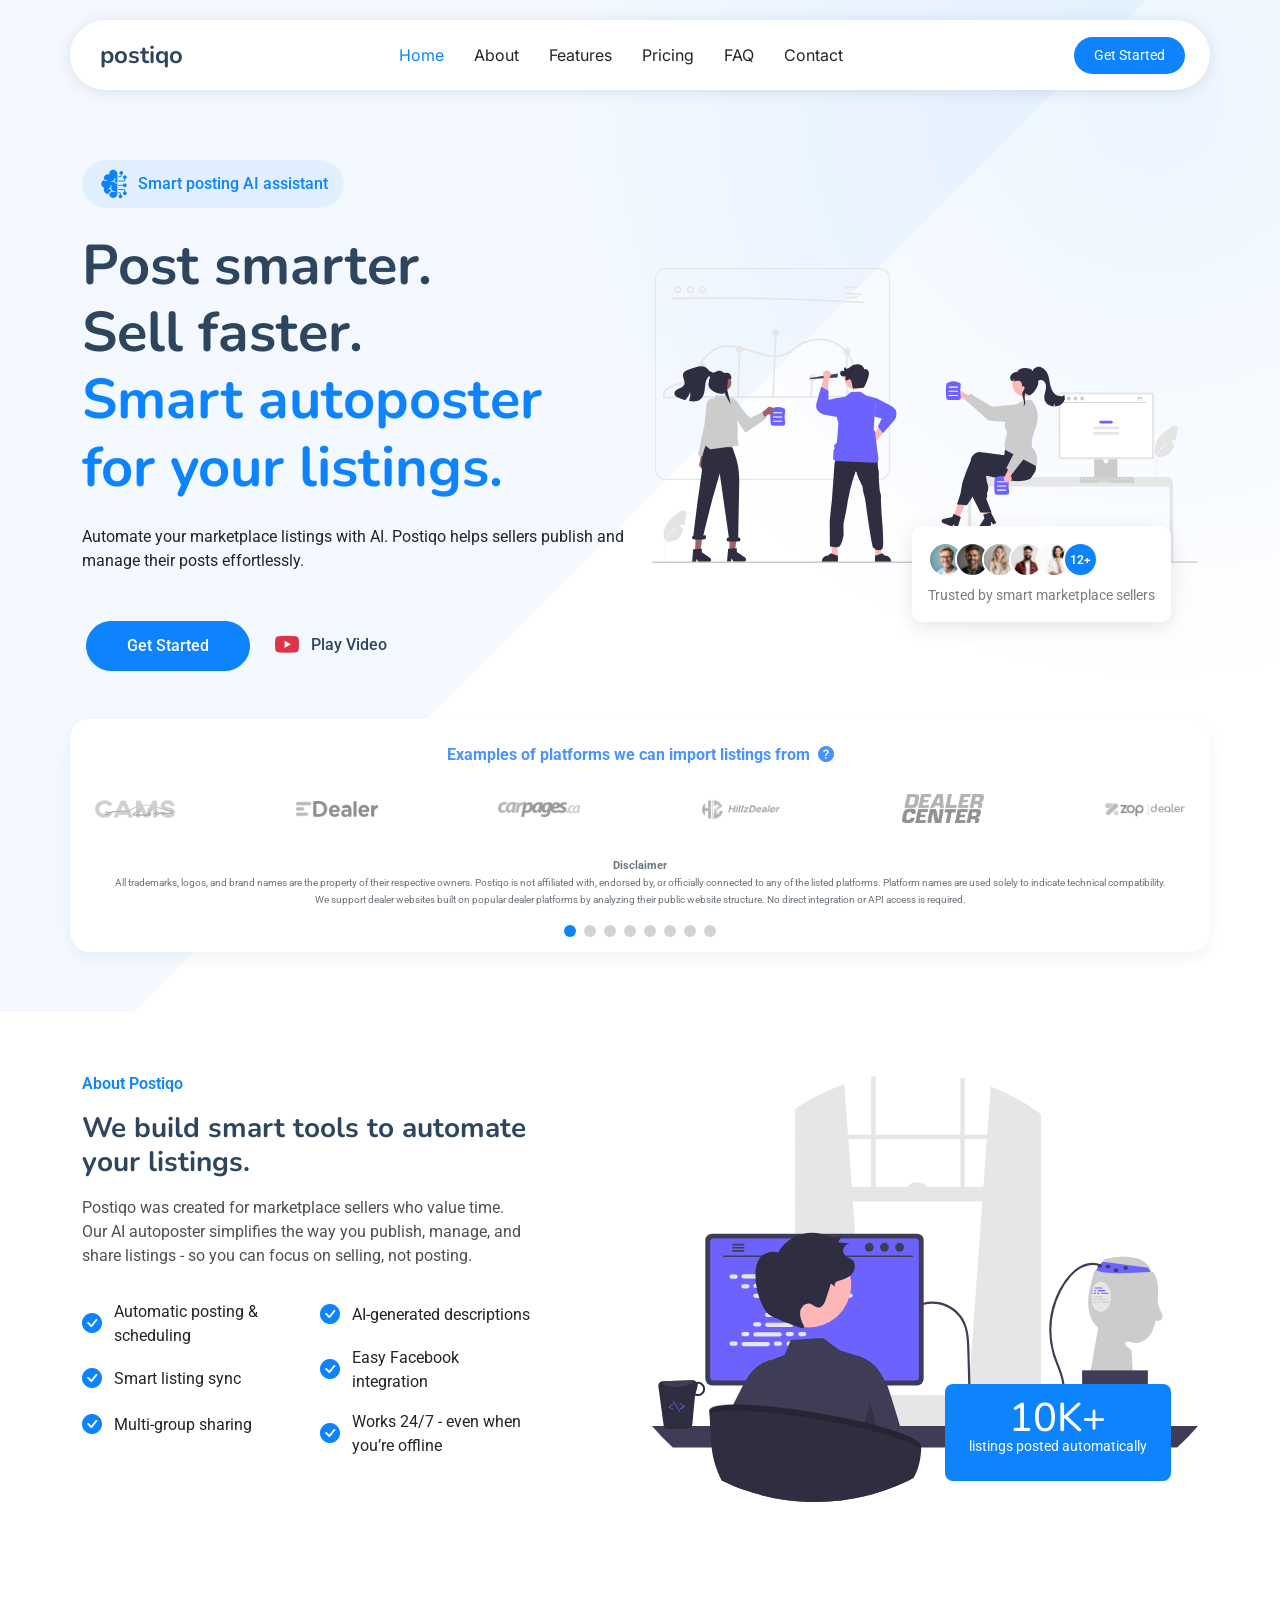
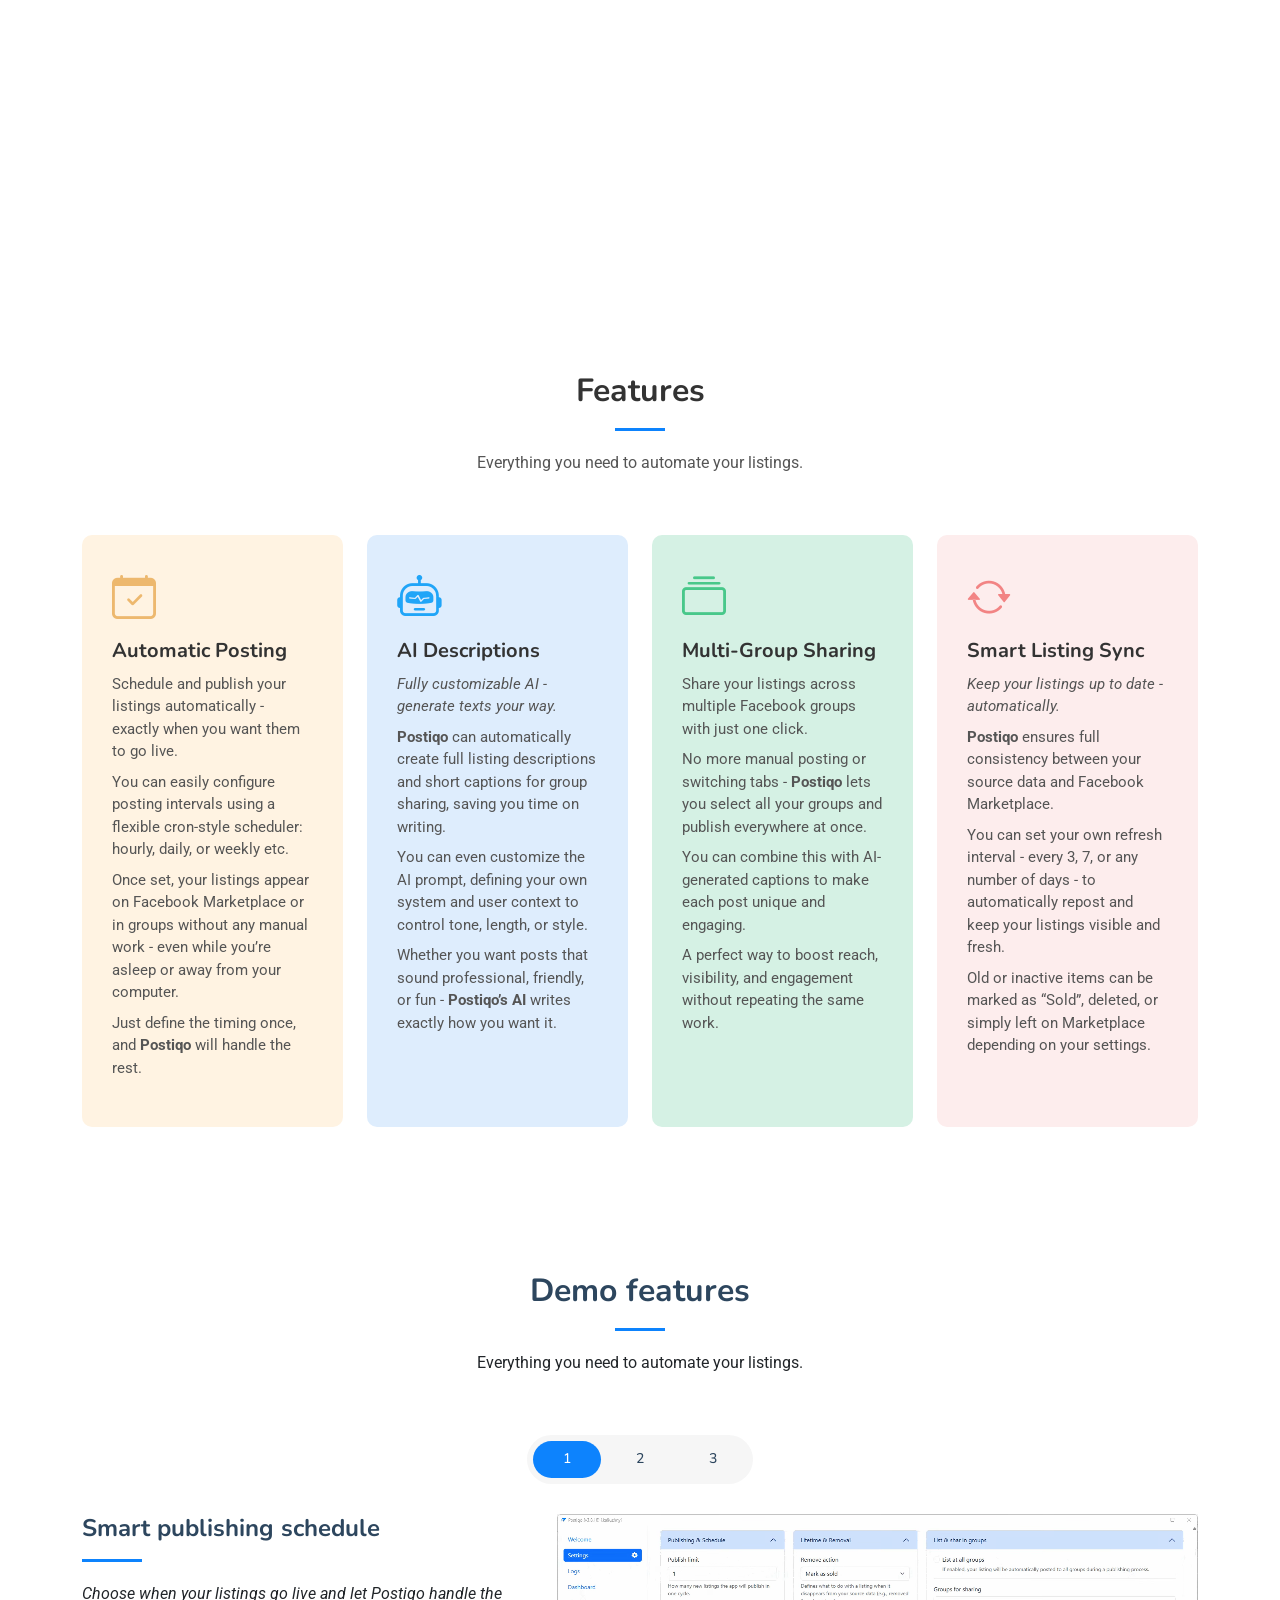
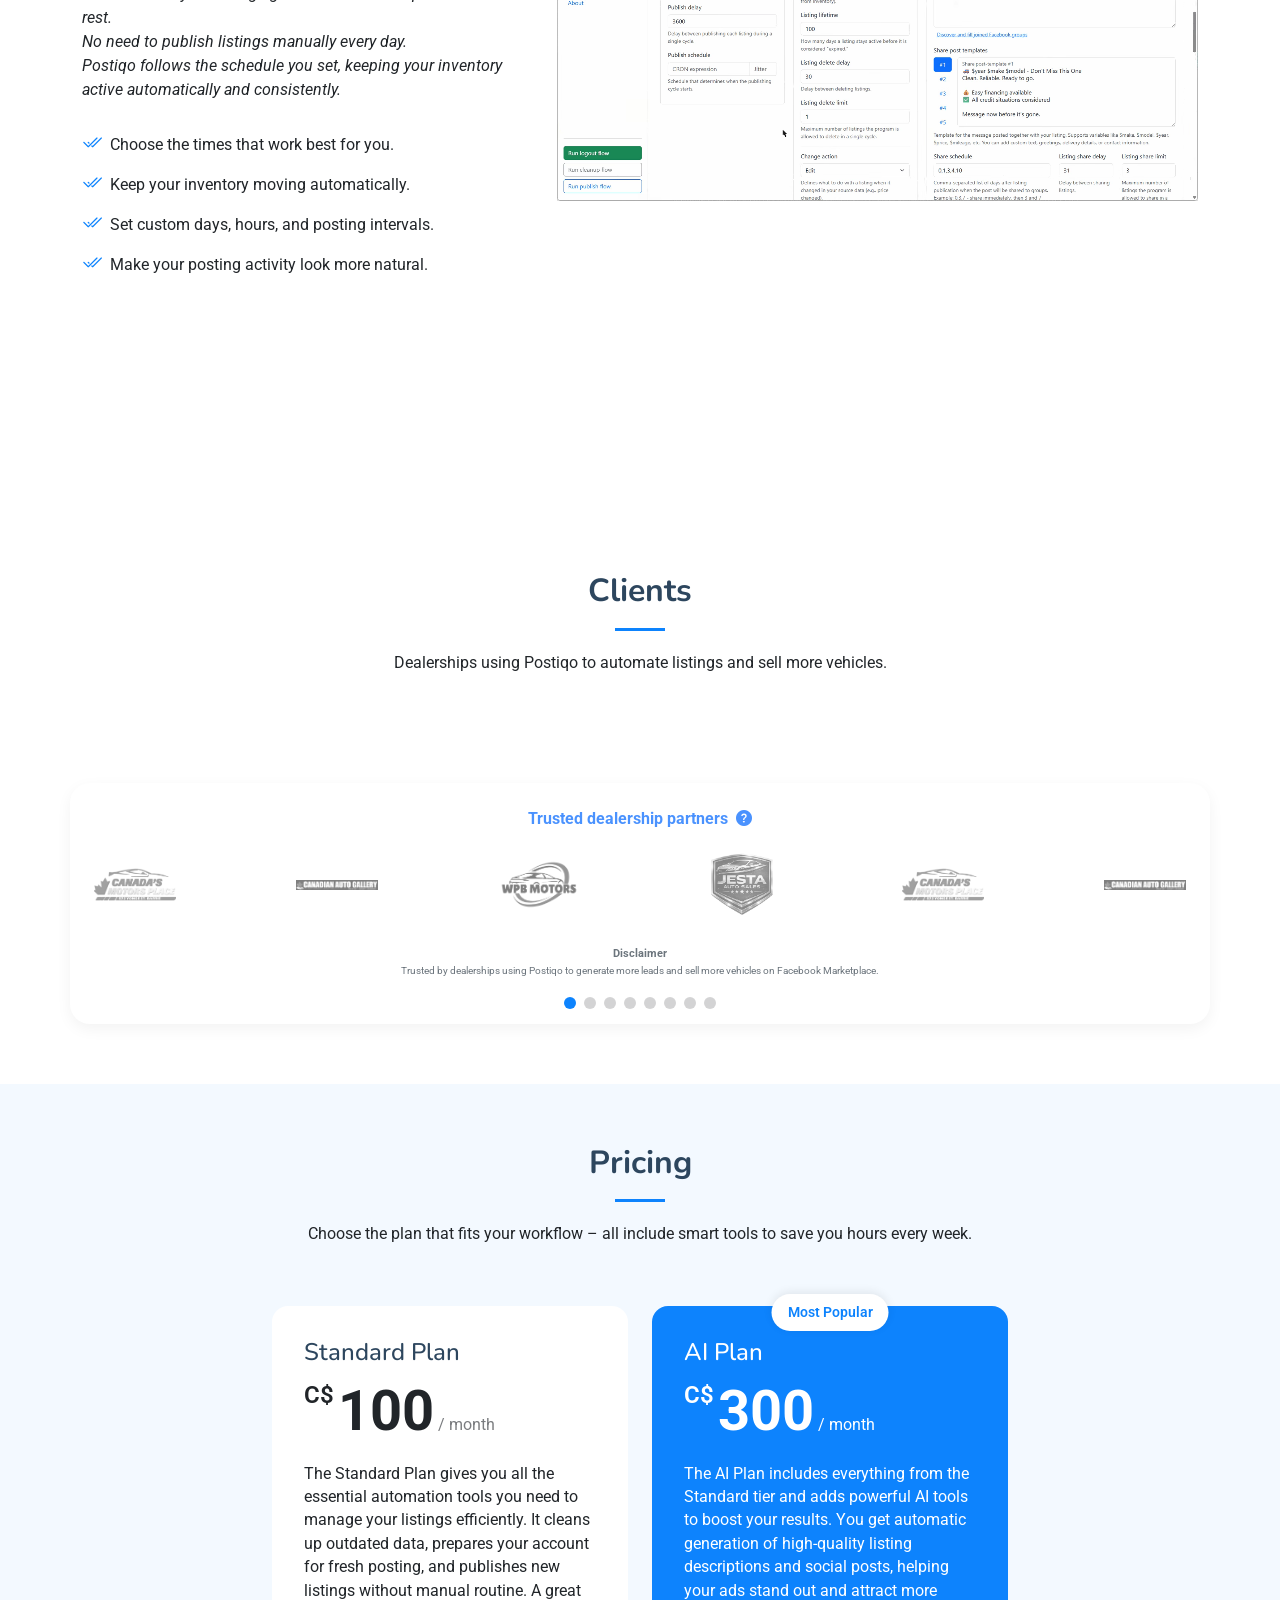
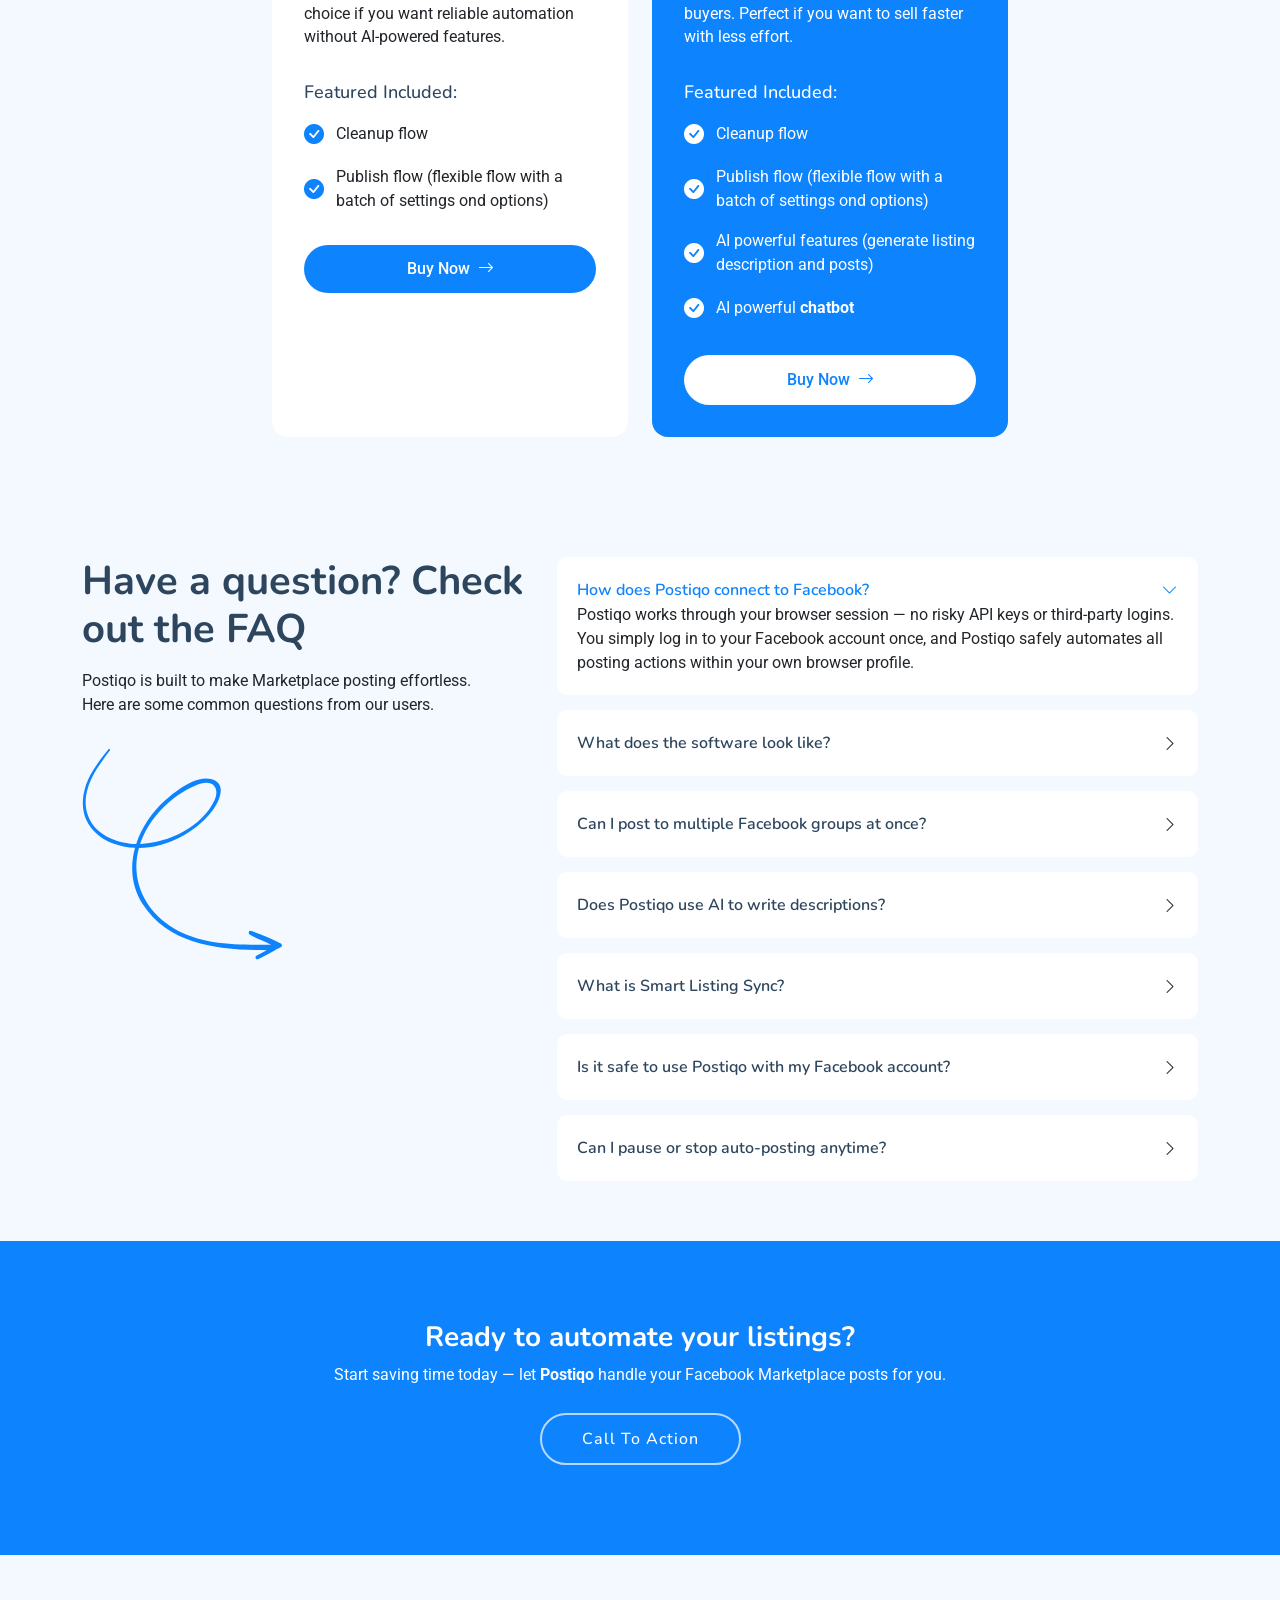
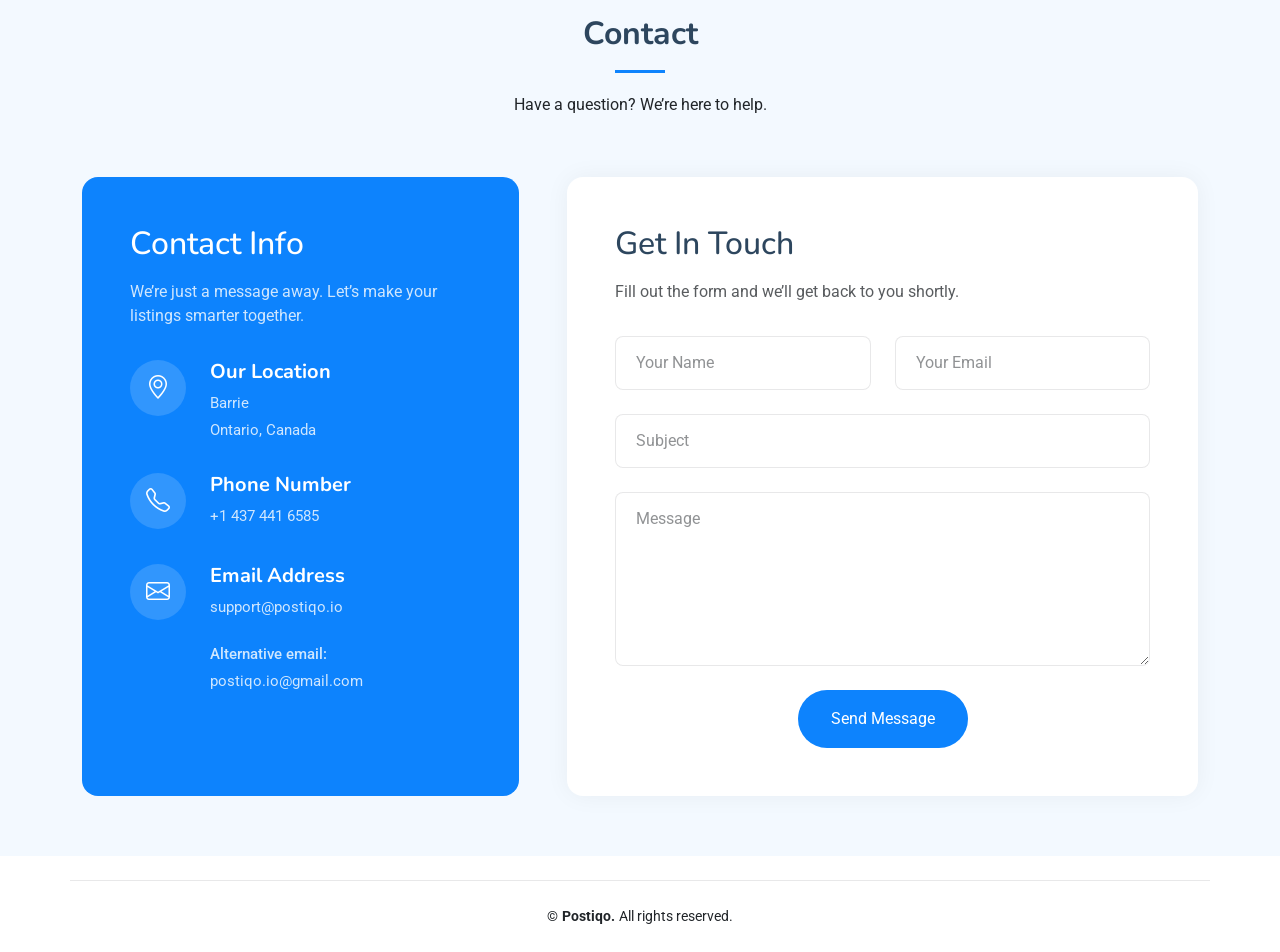
==== commit 4b2ac78e: "revamp features and demo sections, add video illustrations, and update clients section" ====
--- a/index.html
+++ b/index.html
@@ -213,19 +213,26 @@
                         <div class="swiper-slide"><img alt=""
                                                        class="img-fluid" src="assets/img/partners/cams-logo.png"></div>
                         <div class="swiper-slide"><img alt=""
-                                                       class="img-fluid" src="assets/img/partners/edealer-logo.png"></div>
+                                                       class="img-fluid" src="assets/img/partners/edealer-logo.png">
+                        </div>
                         <div class="swiper-slide"><img alt=""
-                                                       class="img-fluid" src="assets/img/partners/carpages-logo.png"></div>
+                                                       class="img-fluid" src="assets/img/partners/carpages-logo.png">
+                        </div>
                         <div class="swiper-slide"><img alt=""
-                                                       class="img-fluid" src="assets/img/partners/hillzdealer-logo.png"></div>
+                                                       class="img-fluid" src="assets/img/partners/hillzdealer-logo.png">
+                        </div>
                         <div class="swiper-slide"><img alt=""
-                                                       class="img-fluid" src="assets/img/partners/dealercenter-logo.png"></div>
+                                                       class="img-fluid" src="assets/img/partners/dealercenter-logo.png">
+                        </div>
                         <div class="swiper-slide"><img alt=""
-                                                       class="img-fluid" src="assets/img/partners/zopdealer-logo.png"></div>
+                                                       class="img-fluid" src="assets/img/partners/zopdealer-logo.png">
+                        </div>
                         <div class="swiper-slide"><img alt=""
-                                                       class="img-fluid" src="assets/img/partners/autotrader-logo.png"></div>
+                                                       class="img-fluid" src="assets/img/partners/autotrader-logo.png">
+                        </div>
                         <div class="swiper-slide"><img alt=""
-                                                       class="img-fluid" src="assets/img/partners/cargurus-logo.png"></div>
+                                                       class="img-fluid" src="assets/img/partners/cargurus-logo.png">
+                        </div>
                     </div>
                     <p class="disclaimer text-secondary text-center mt-4">
                         <strong>Disclaimer</strong><br>
@@ -323,134 +330,6 @@
 
     </section><!-- /About Section -->
 
-    <!-- Features Section HIDE-->
-    <section class="features section min-vh-100 d-none" id="features">
-
-        <div class="container section-title" data-aos="fade-up">
-            <h2>Features</h2>
-            <p>Everything you need to automate your listings.</p>
-        </div>
-
-        <div class="container">
-
-            <div class="d-flex justify-content-center">
-
-                <ul class="nav nav-tabs" data-aos="fade-up" data-aos-delay="100">
-
-                    <li class="nav-item">
-                        <a class="nav-link active show" data-bs-target="#features-tab-1" data-bs-toggle="tab">
-                            <h4>Modisit</h4>
-                        </a>
-                    </li>
-
-                    <li class="nav-item">
-                        <a class="nav-link" data-bs-target="#features-tab-2" data-bs-toggle="tab">
-                            <h4>Praesenti</h4>
-                        </a>
-
-                    </li>
-                    <li class="nav-item">
-                        <a class="nav-link" data-bs-target="#features-tab-3" data-bs-toggle="tab">
-                            <h4>Explica</h4>
-                        </a>
-                    </li>
-
-                </ul>
-
-            </div>
-
-            <div class="tab-content" data-aos="fade-up" data-aos-delay="200">
-
-                <div class="tab-pane fade active show" id="features-tab-1">
-                    <div class="row">
-                        <div class="col-lg-6 order-2 order-lg-1 mt-3 mt-lg-0 d-flex flex-column justify-content-center">
-                            <h3>Voluptatem dignissimos provident</h3>
-                            <p class="fst-italic">
-                                Lorem ipsum dolor sit amet, consectetur adipiscing elit, sed do eiusmod tempor
-                                incididunt ut labore et dolore
-                                magna aliqua.
-                            </p>
-                            <ul>
-                                <li><i class="bi bi-check2-all"></i>
-                                    <span>Ullamco laboris nisi ut aliquip ex ea commodo consequat.</span>
-                                </li>
-                                <li><i class="bi bi-check2-all"></i>
-                                    <span>Duis aute irure dolor in reprehenderit in voluptate velit.</span>
-                                </li>
-                                <li><i class="bi bi-check2-all"></i>
-                                    <span>Ullamco laboris nisi ut aliquip ex ea commodo consequat. Duis aute irure dolor in reprehenderit in voluptate trideta storacalaperda mastiro dolore eu fugiat nulla pariatur.</span>
-                                </li>
-                            </ul>
-                        </div>
-                        <div class="col-lg-6 order-1 order-lg-2 text-center">
-                            <img alt="" class="img-fluid" src="assets/img/features-illustration-1.webp">
-                        </div>
-                    </div>
-                </div>
-
-                <div class="tab-pane fade" id="features-tab-2">
-                    <div class="row">
-                        <div class="col-lg-6 order-2 order-lg-1 mt-3 mt-lg-0 d-flex flex-column justify-content-center">
-                            <h3>Neque exercitationem debitis</h3>
-                            <p class="fst-italic">
-                                Lorem ipsum dolor sit amet, consectetur adipiscing elit, sed do eiusmod tempor
-                                incididunt ut labore et dolore
-                                magna aliqua.
-                            </p>
-                            <ul>
-                                <li><i class="bi bi-check2-all"></i>
-                                    <span>Ullamco laboris nisi ut aliquip ex ea commodo consequat.</span>
-                                </li>
-                                <li><i class="bi bi-check2-all"></i>
-                                    <span>Duis aute irure dolor in reprehenderit in voluptate velit.</span>
-                                </li>
-                                <li><i class="bi bi-check2-all"></i>
-                                    <span>Provident mollitia neque rerum asperiores dolores quos qui a. Ipsum neque dolor voluptate nisi sed.</span>
-                                </li>
-                                <li><i class="bi bi-check2-all"></i>
-                                    <span>Ullamco laboris nisi ut aliquip ex ea commodo consequat. Duis aute irure dolor in reprehenderit in voluptate trideta storacalaperda mastiro dolore eu fugiat nulla pariatur.</span>
-                                </li>
-                            </ul>
-                        </div>
-                        <div class="col-lg-6 order-1 order-lg-2 text-center">
-                            <img alt="" class="img-fluid" src="assets/img/features-illustration-2.webp">
-                        </div>
-                    </div>
-                </div>
-
-                <div class="tab-pane fade" id="features-tab-3">
-                    <div class="row">
-                        <div class="col-lg-6 order-2 order-lg-1 mt-3 mt-lg-0 d-flex flex-column justify-content-center">
-                            <h3>Voluptatibus commodi accusamu</h3>
-                            <ul>
-                                <li><i class="bi bi-check2-all"></i>
-                                    <span>Ullamco laboris nisi ut aliquip ex ea commodo consequat.</span>
-                                </li>
-                                <li><i class="bi bi-check2-all"></i>
-                                    <span>Duis aute irure dolor in reprehenderit in voluptate velit.</span>
-                                </li>
-                                <li><i class="bi bi-check2-all"></i>
-                                    <span>Provident mollitia neque rerum asperiores dolores quos qui a. Ipsum neque dolor voluptate nisi sed.</span>
-                                </li>
-                            </ul>
-                            <p class="fst-italic">
-                                Lorem ipsum dolor sit amet, consectetur adipiscing elit, sed do eiusmod tempor
-                                incididunt ut labore et dolore
-                                magna aliqua.
-                            </p>
-                        </div>
-                        <div class="col-lg-6 order-1 order-lg-2 text-center">
-                            <img alt="" class="img-fluid" src="assets/img/features-illustration-3.webp">
-                        </div>
-                    </div>
-                </div>
-
-            </div>
-
-        </div>
-
-    </section><!-- /Features Section -->
-
     <!-- Features Cards Section -->
     <section class="features-cards section min-vh-100" id="features-cards">
 
@@ -525,7 +404,245 @@
 
     </section><!-- /Features Cards Section -->
 
-    <!-- Clients Section HIDE-->
+    <!-- Demo Section -->
+    <section class="features section min-vh-100" id="features">
+
+        <div class="container section-title" data-aos="fade-up">
+            <h2>Demo features</h2>
+            <p>Everything you need to automate your listings.</p>
+        </div>
+
+        <div class="container">
+
+            <div class="d-flex justify-content-center">
+
+                <ul class="nav nav-tabs" data-aos="fade-up" data-aos-delay="100">
+                    <li class="nav-item">
+                        <a class="nav-link active show" data-bs-target="#features-tab-1" data-bs-toggle="tab">
+                            <h4>1</h4>
+                        </a>
+                    </li>
+                    <li class="nav-item">
+                        <a class="nav-link" data-bs-target="#features-tab-2" data-bs-toggle="tab">
+                            <h4>2</h4>
+                        </a>
+                    </li>
+                    <li class="nav-item">
+                        <a class="nav-link" data-bs-target="#features-tab-3" data-bs-toggle="tab">
+                            <h4>3</h4>
+                        </a>
+                    </li>
+                </ul>
+
+            </div>
+
+            <div class="tab-content" data-aos="fade-up" data-aos-delay="200">
+
+                <div class="tab-pane fade active show" id="features-tab-1">
+                    <div class="row">
+                        <div class="col-lg-5 order-2 order-lg-1 mt-3 mt-lg-0 d-flex flex-column justify-content-center">
+                            <h3 class="fs-4">Smart publishing schedule</h3>
+                            <p class="fst-italic">
+                                Choose when your listings go live and let Postiqo handle the rest.<br>
+                                No need to publish listings manually every day.<br>
+                                Postiqo follows the schedule you set, keeping your inventory active automatically and consistently.
+                            </p>
+                            <ul>
+                                <li><i class="bi bi-check2-all"></i>
+                                    <span>Choose the times that work best for you.</span>
+                                </li>
+                                <li><i class="bi bi-check2-all"></i>
+                                    <span>Keep your inventory moving automatically.</span>
+                                </li>
+                                <li><i class="bi bi-check2-all"></i>
+                                    <span>Set custom days, hours, and posting intervals.</span>
+                                </li>
+                                <li><i class="bi bi-check2-all"></i>
+                                    <span>Make your posting activity look more natural.</span>
+                                </li>
+                            </ul>
+                        </div>
+                        <div class="col-lg-7 order-1 order-lg-2 text-center">
+                            <video autoplay class="img-fluid" loop muted playsinline>
+                                <source src="assets/img/demo/demo_set_schedule.webm" type="video/webm">
+                            </video>
+                        </div>
+                    </div>
+                </div>
+
+                <div class="tab-pane fade" id="features-tab-2">
+                    <div class="row">
+                        <div class="col-lg-5 order-2 order-lg-1 mt-3 mt-lg-0 d-flex flex-column justify-content-center">
+                            <h3 class="fs-4">Flexible listing description templates</h3>
+                            <p class="fst-italic">
+                                Create multiple description templates and let Postiqo choose one automatically when publishing.<br>
+                                Vehicle details like year, make, model, price, and mileage are filled in automatically.
+                            </p>
+                            <ul>
+                                <li><i class="bi bi-check2-all"></i>
+                                    <span>Create templates for different styles or languages.</span>
+                                </li>
+                                <li><i class="bi bi-check2-all"></i>
+                                    <span>Auto-insert vehicle data into every description.</span>
+                                </li>
+                                <li><i class="bi bi-check2-all"></i>
+                                    <span>Randomly rotate templates to avoid repetitive listings.</span>
+                                </li>
+                                <li><i class="bi bi-check2-all"></i>
+                                    <span>Use emojis and rich text to make posts stand out.</span>
+                                </li>
+                            </ul>
+                        </div>
+                        <div class="col-lg-7 order-1 order-lg-2 text-center">
+                            <video autoplay class="img-fluid" loop muted playsinline>
+                                <source src="assets/img/demo/demo_set_description_templates.webm" type="video/webm">
+                            </video>
+                        </div>
+                    </div>
+                </div>
+
+                <div class="tab-pane fade" id="features-tab-3">
+                    <div class="row">
+                        <div class="col-lg-5 order-2 order-lg-1 mt-3 mt-lg-0 d-flex flex-column justify-content-center">
+                            <h3 class="fs-4">Automated sharing to Facebook groups</h3>
+                            <p class="fst-italic">
+                                Automatically share your listings to Facebook groups and reach more buyers.<br>
+                                Add unlimited groups and let Postiqo handle the sharing for you.
+                            </p>
+                            <ul>
+                                <li><i class="bi bi-check2-all"></i>
+                                    <span>Add unlimited Facebook groups.</span>
+                                </li>
+                                <li><i class="bi bi-check2-all"></i>
+                                    <span>Rotate share messages using multiple templates.</span>
+                                </li>
+                                <li><i class="bi bi-check2-all"></i>
+                                    <span>Schedule sharing days after publishing.</span>
+                                </li>
+                                <li><i class="bi bi-check2-all"></i>
+                                    <span>Keep listings visible longer without manual reposting.</span>
+                                </li>
+                            </ul>
+                        </div>
+                        <div class="col-lg-7 order-1 order-lg-2 text-center">
+                            <video autoplay class="img-fluid" loop muted playsinline>
+                                <source src="assets/img/demo/demo_set_group_sharing.webm" type="video/webm">
+                            </video>
+                        </div>
+                    </div>
+                </div>
+
+            </div>
+
+        </div>
+
+    </section><!-- /Demo Section -->
+
+    <!-- Demo Section -->
+    <section class="features-2 section d-none" id="features-2">
+
+        <div class="container" data-aos="fade-up" data-aos-delay="100">
+
+            <div class="row align-items-center">
+
+                <div class="col-lg-4">
+
+                    <div class="feature-item text-end mb-5" data-aos="fade-right" data-aos-delay="200">
+                        <div class="d-flex align-items-center justify-content-end gap-4">
+                            <div class="feature-content">
+                                <h3>Use On Any Device</h3>
+                                <p>Vestibulum ante ipsum primis in faucibus orci luctus et ultrices posuere cubilia
+                                    Curae; In ac dui quis mi consectetuer lacinia.</p>
+                            </div>
+                            <div class="feature-icon flex-shrink-0">
+                                <i class="bi bi-display"></i>
+                            </div>
+                        </div>
+                    </div>
+
+                    <div class="feature-item text-end mb-5" data-aos="fade-right" data-aos-delay="300">
+                        <div class="d-flex align-items-center justify-content-end gap-4">
+                            <div class="feature-content">
+                                <h3>Feather Icons</h3>
+                                <p>Phasellus ullamcorper ipsum rutrum nunc nunc nonummy metus vestibulum volutpat sapien
+                                    arcu sed augue aliquam erat volutpat.</p>
+                            </div>
+                            <div class="feature-icon flex-shrink-0">
+                                <i class="bi bi-feather"></i>
+                            </div>
+                        </div>
+                    </div>
+
+                    <div class="feature-item text-end" data-aos="fade-right" data-aos-delay="400">
+                        <div class="d-flex align-items-center justify-content-end gap-4">
+                            <div class="feature-content">
+                                <h3>Retina Ready</h3>
+                                <p>Aenean tellus metus bibendum sed posuere ac mattis non nunc vestibulum fringilla
+                                    purus sit amet fermentum aenean commodo.</p>
+                            </div>
+                            <div class="feature-icon flex-shrink-0">
+                                <i class="bi bi-eye"></i>
+                            </div>
+                        </div>
+                    </div>
+
+                </div>
+
+                <div class="col-lg-4" data-aos="zoom-in" data-aos-delay="200">
+                    <div class="phone-mockup text-center">
+                        <img alt="Phone Mockup" class="img-fluid" src="assets/img/phone-app-screen.webp">
+                    </div>
+                </div>
+
+                <div class="col-lg-4">
+
+                    <div class="feature-item mb-5" data-aos="fade-left" data-aos-delay="200">
+                        <div class="d-flex align-items-center gap-4">
+                            <div class="feature-icon flex-shrink-0">
+                                <i class="bi bi-code-square"></i>
+                            </div>
+                            <div class="feature-content">
+                                <h3>W3c Valid Code</h3>
+                                <p>Donec vitae sapien ut libero venenatis faucibus nullam quis ante etiam sit amet orci
+                                    eget eros faucibus tincidunt.</p>
+                            </div>
+                        </div>
+                    </div>
+
+                    <div class="feature-item mb-5" data-aos="fade-left" data-aos-delay="300">
+                        <div class="d-flex align-items-center gap-4">
+                            <div class="feature-icon flex-shrink-0">
+                                <i class="bi bi-phone"></i>
+                            </div>
+                            <div class="feature-content">
+                                <h3>Fully Responsive</h3>
+                                <p>Maecenas tempus tellus eget condimentum rhoncus sem quam semper libero sit amet
+                                    adipiscing sem neque sed ipsum.</p>
+                            </div>
+                        </div>
+                    </div>
+
+                    <div class="feature-item" data-aos="fade-left" data-aos-delay="400">
+                        <div class="d-flex align-items-center gap-4">
+                            <div class="feature-icon flex-shrink-0">
+                                <i class="bi bi-browser-chrome"></i>
+                            </div>
+                            <div class="feature-content">
+                                <h3>Browser Compatibility</h3>
+                                <p>Nullam dictum felis eu pede mollis pretium integer tincidunt cras dapibus vivamus
+                                    elementum semper nisi aenean vulputate.</p>
+                            </div>
+                        </div>
+                    </div>
+
+                </div>
+            </div>
+
+        </div>
+
+    </section><!-- /Demo Section -->
+
+    <!-- Clients Section -->
     <section class="clients section" id="clients">
 
         <div class="container section-title" data-aos="fade-up">
@@ -579,19 +696,24 @@
                     </p>
                     <div class="swiper-wrapper align-items-center">
                         <div class="swiper-slide"><img alt=""
-                                                       class="img-fluid" src="assets/img/clients/canadasmotors-logo.png"></div>
+                                                       class="img-fluid" src="assets/img/clients/canadasmotors-logo.png">
+                        </div>
                         <div class="swiper-slide"><img alt=""
-                                                       class="img-fluid" src="assets/img/clients/canadianautogallery-logo.png"></div>
+                                                       class="img-fluid" src="assets/img/clients/canadianautogallery-logo.png">
+                        </div>
                         <div class="swiper-slide"><img alt=""
-                                                       class="img-fluid" src="assets/img/clients/wpbmotors-logo.png"></div>
+                                                       class="img-fluid" src="assets/img/clients/wpbmotors-logo.png">
+                        </div>
                         <div class="swiper-slide"><img alt=""
                                                        class="img-fluid" src="assets/img/clients/jesta-logo.png"></div>
                         <div class="swiper-slide"><img alt=""
-                                                       class="img-fluid" src="assets/img/clients/canadasmotors-logo.png"></div>
+                                                       class="img-fluid" src="assets/img/clients/canadasmotors-logo.png">
+                        </div>
                         <div class="swiper-slide">
                             <img alt="" class="img-fluid" src="assets/img/clients/canadianautogallery-logo.png"></div>
                         <div class="swiper-slide"><img alt=""
-                                                       class="img-fluid" src="assets/img/clients/wpbmotors-logo.png"></div>
+                                                       class="img-fluid" src="assets/img/clients/wpbmotors-logo.png">
+                        </div>
                         <div class="swiper-slide"><img alt="" class="img-fluid" src="assets/img/clients/jesta-logo.png">
                         </div>
                     </div>
@@ -608,110 +730,6 @@
         </div>
 
     </section><!-- /Clients Section -->
-
-    <!-- Features 2 Section -->
-    <section class="features-2 section d-none" id="features-2">
-
-        <div class="container" data-aos="fade-up" data-aos-delay="100">
-
-            <div class="row align-items-center">
-
-                <div class="col-lg-4">
-
-                    <div class="feature-item text-end mb-5" data-aos="fade-right" data-aos-delay="200">
-                        <div class="d-flex align-items-center justify-content-end gap-4">
-                            <div class="feature-content">
-                                <h3>Use On Any Device</h3>
-                                <p>Vestibulum ante ipsum primis in faucibus orci luctus et ultrices posuere cubilia
-                                    Curae; In ac dui quis mi consectetuer lacinia.</p>
-                            </div>
-                            <div class="feature-icon flex-shrink-0">
-                                <i class="bi bi-display"></i>
-                            </div>
-                        </div>
-                    </div>
-
-                    <div class="feature-item text-end mb-5" data-aos="fade-right" data-aos-delay="300">
-                        <div class="d-flex align-items-center justify-content-end gap-4">
-                            <div class="feature-content">
-                                <h3>Feather Icons</h3>
-                                <p>Phasellus ullamcorper ipsum rutrum nunc nunc nonummy metus vestibulum volutpat sapien
-                                    arcu sed augue aliquam erat volutpat.</p>
-                            </div>
-                            <div class="feature-icon flex-shrink-0">
-                                <i class="bi bi-feather"></i>
-                            </div>
-                        </div>
-                    </div>
-
-                    <div class="feature-item text-end" data-aos="fade-right" data-aos-delay="400">
-                        <div class="d-flex align-items-center justify-content-end gap-4">
-                            <div class="feature-content">
-                                <h3>Retina Ready</h3>
-                                <p>Aenean tellus metus bibendum sed posuere ac mattis non nunc vestibulum fringilla
-                                    purus sit amet fermentum aenean commodo.</p>
-                            </div>
-                            <div class="feature-icon flex-shrink-0">
-                                <i class="bi bi-eye"></i>
-                            </div>
-                        </div>
-                    </div>
-
-                </div>
-
-                <div class="col-lg-4" data-aos="zoom-in" data-aos-delay="200">
-                    <div class="phone-mockup text-center">
-                        <img alt="Phone Mockup" class="img-fluid" src="assets/img/phone-app-screen.webp">
-                    </div>
-                </div>
-
-                <div class="col-lg-4">
-
-                    <div class="feature-item mb-5" data-aos="fade-left" data-aos-delay="200">
-                        <div class="d-flex align-items-center gap-4">
-                            <div class="feature-icon flex-shrink-0">
-                                <i class="bi bi-code-square"></i>
-                            </div>
-                            <div class="feature-content">
-                                <h3>W3c Valid Code</h3>
-                                <p>Donec vitae sapien ut libero venenatis faucibus nullam quis ante etiam sit amet orci
-                                    eget eros faucibus tincidunt.</p>
-                            </div>
-                        </div>
-                    </div>
-
-                    <div class="feature-item mb-5" data-aos="fade-left" data-aos-delay="300">
-                        <div class="d-flex align-items-center gap-4">
-                            <div class="feature-icon flex-shrink-0">
-                                <i class="bi bi-phone"></i>
-                            </div>
-                            <div class="feature-content">
-                                <h3>Fully Responsive</h3>
-                                <p>Maecenas tempus tellus eget condimentum rhoncus sem quam semper libero sit amet
-                                    adipiscing sem neque sed ipsum.</p>
-                            </div>
-                        </div>
-                    </div>
-
-                    <div class="feature-item" data-aos="fade-left" data-aos-delay="400">
-                        <div class="d-flex align-items-center gap-4">
-                            <div class="feature-icon flex-shrink-0">
-                                <i class="bi bi-browser-chrome"></i>
-                            </div>
-                            <div class="feature-content">
-                                <h3>Browser Compatibility</h3>
-                                <p>Nullam dictum felis eu pede mollis pretium integer tincidunt cras dapibus vivamus
-                                    elementum semper nisi aenean vulputate.</p>
-                            </div>
-                        </div>
-                    </div>
-
-                </div>
-            </div>
-
-        </div>
-
-    </section><!-- /Features 2 Section -->
 
     <!-- Call To Action Section -->
     <section class="call-to-action section d-none" id="call-to-action">
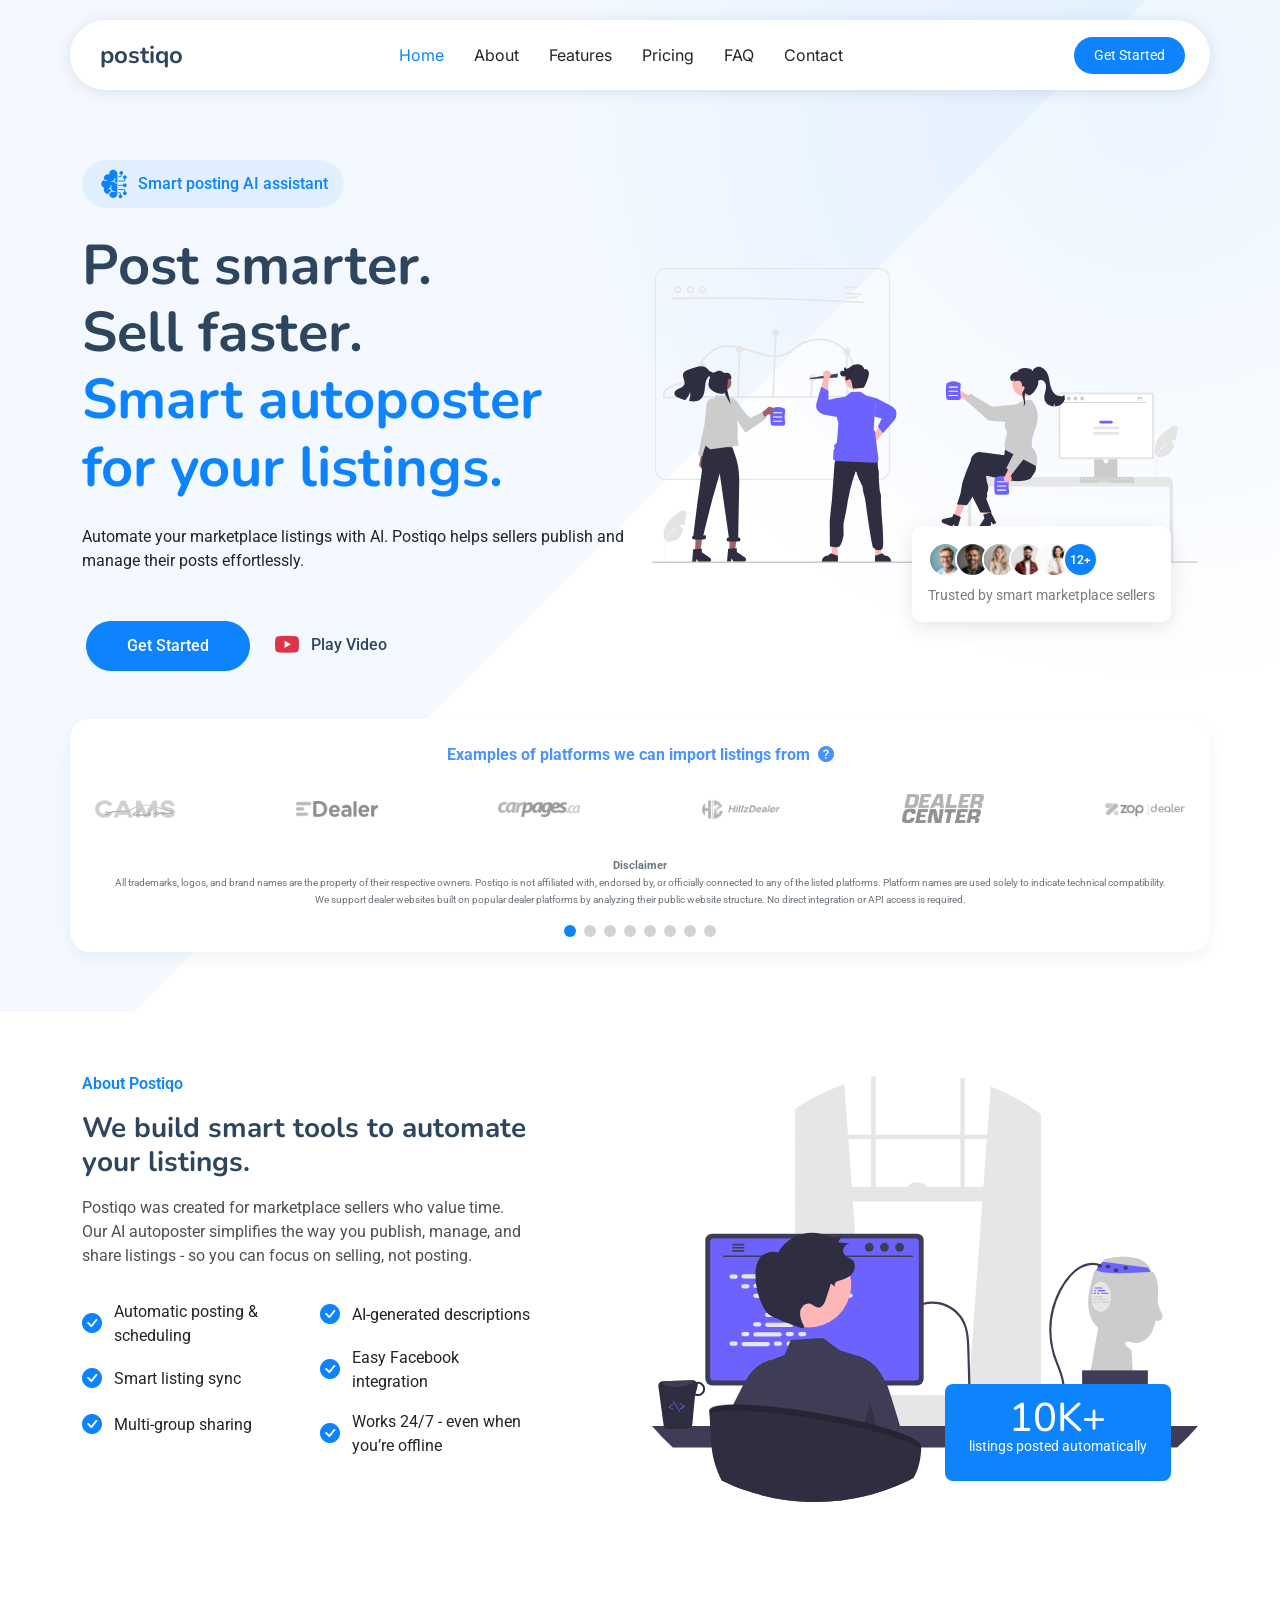
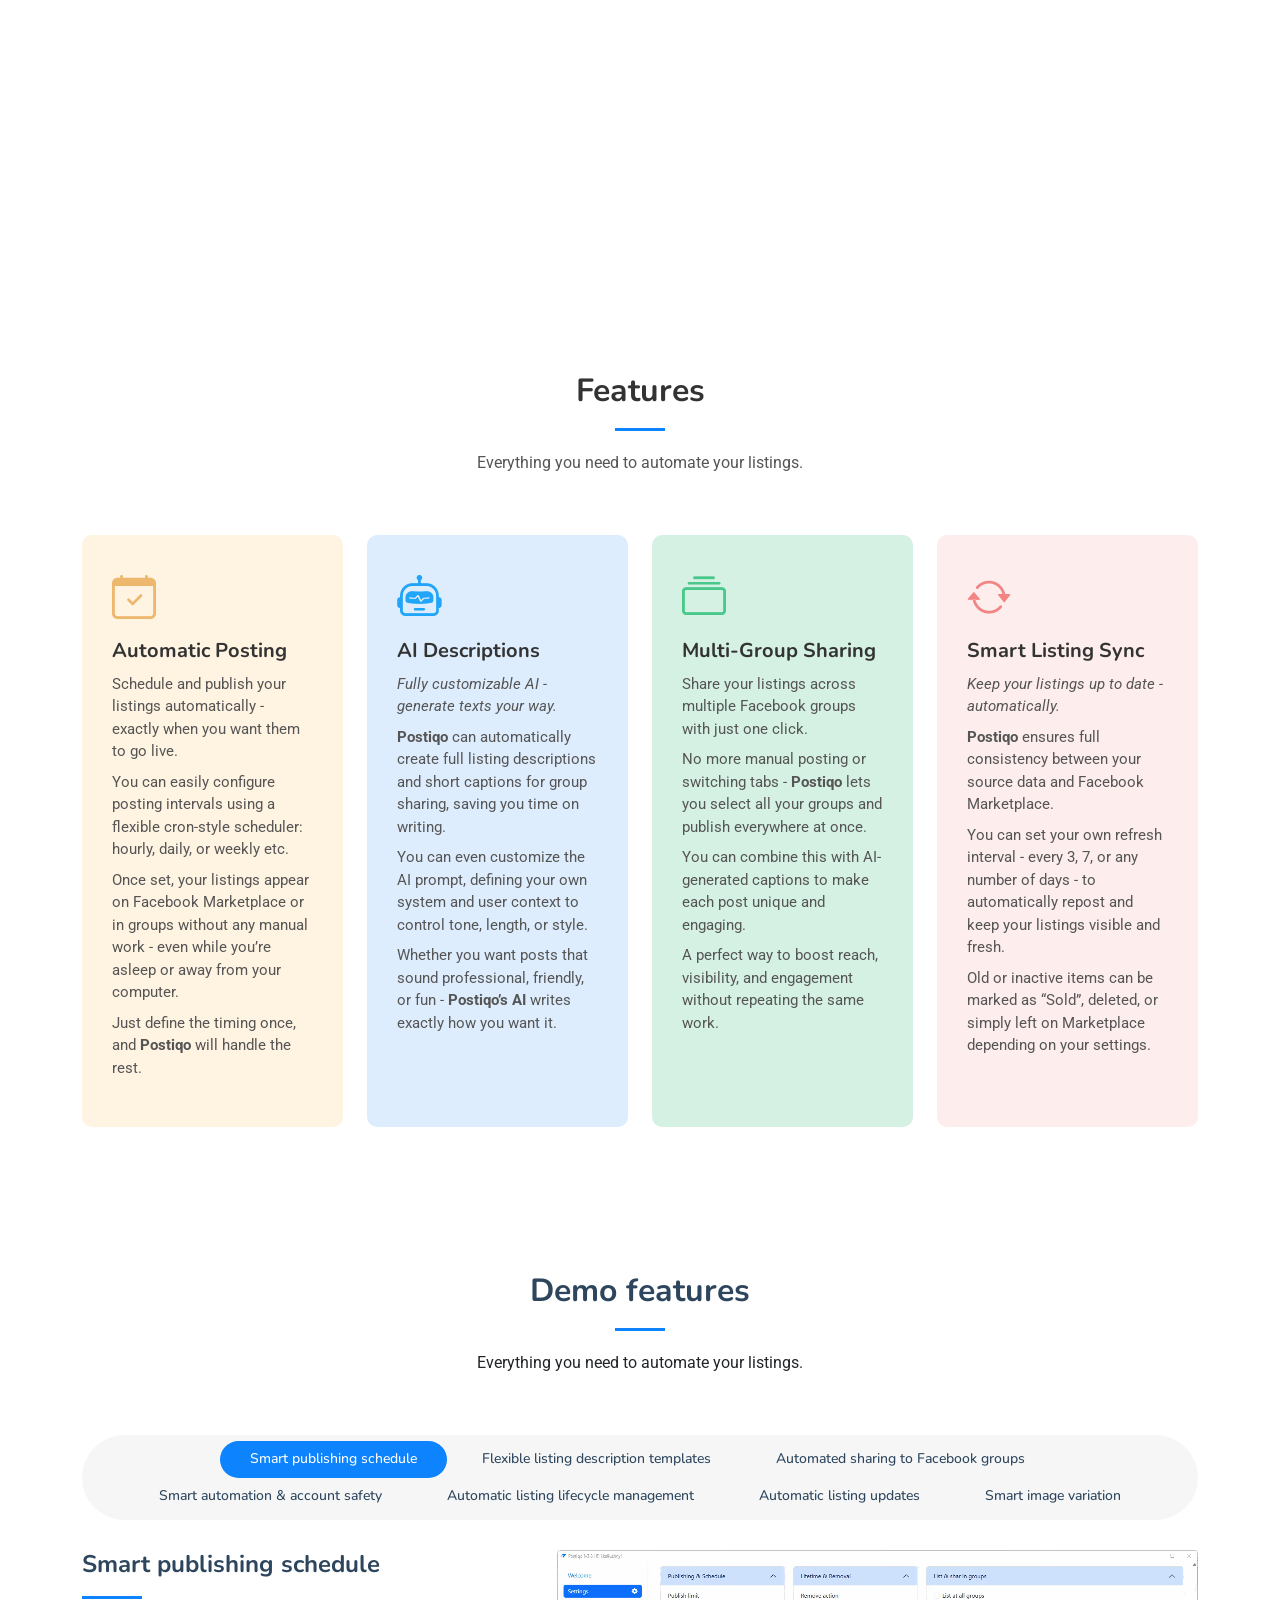
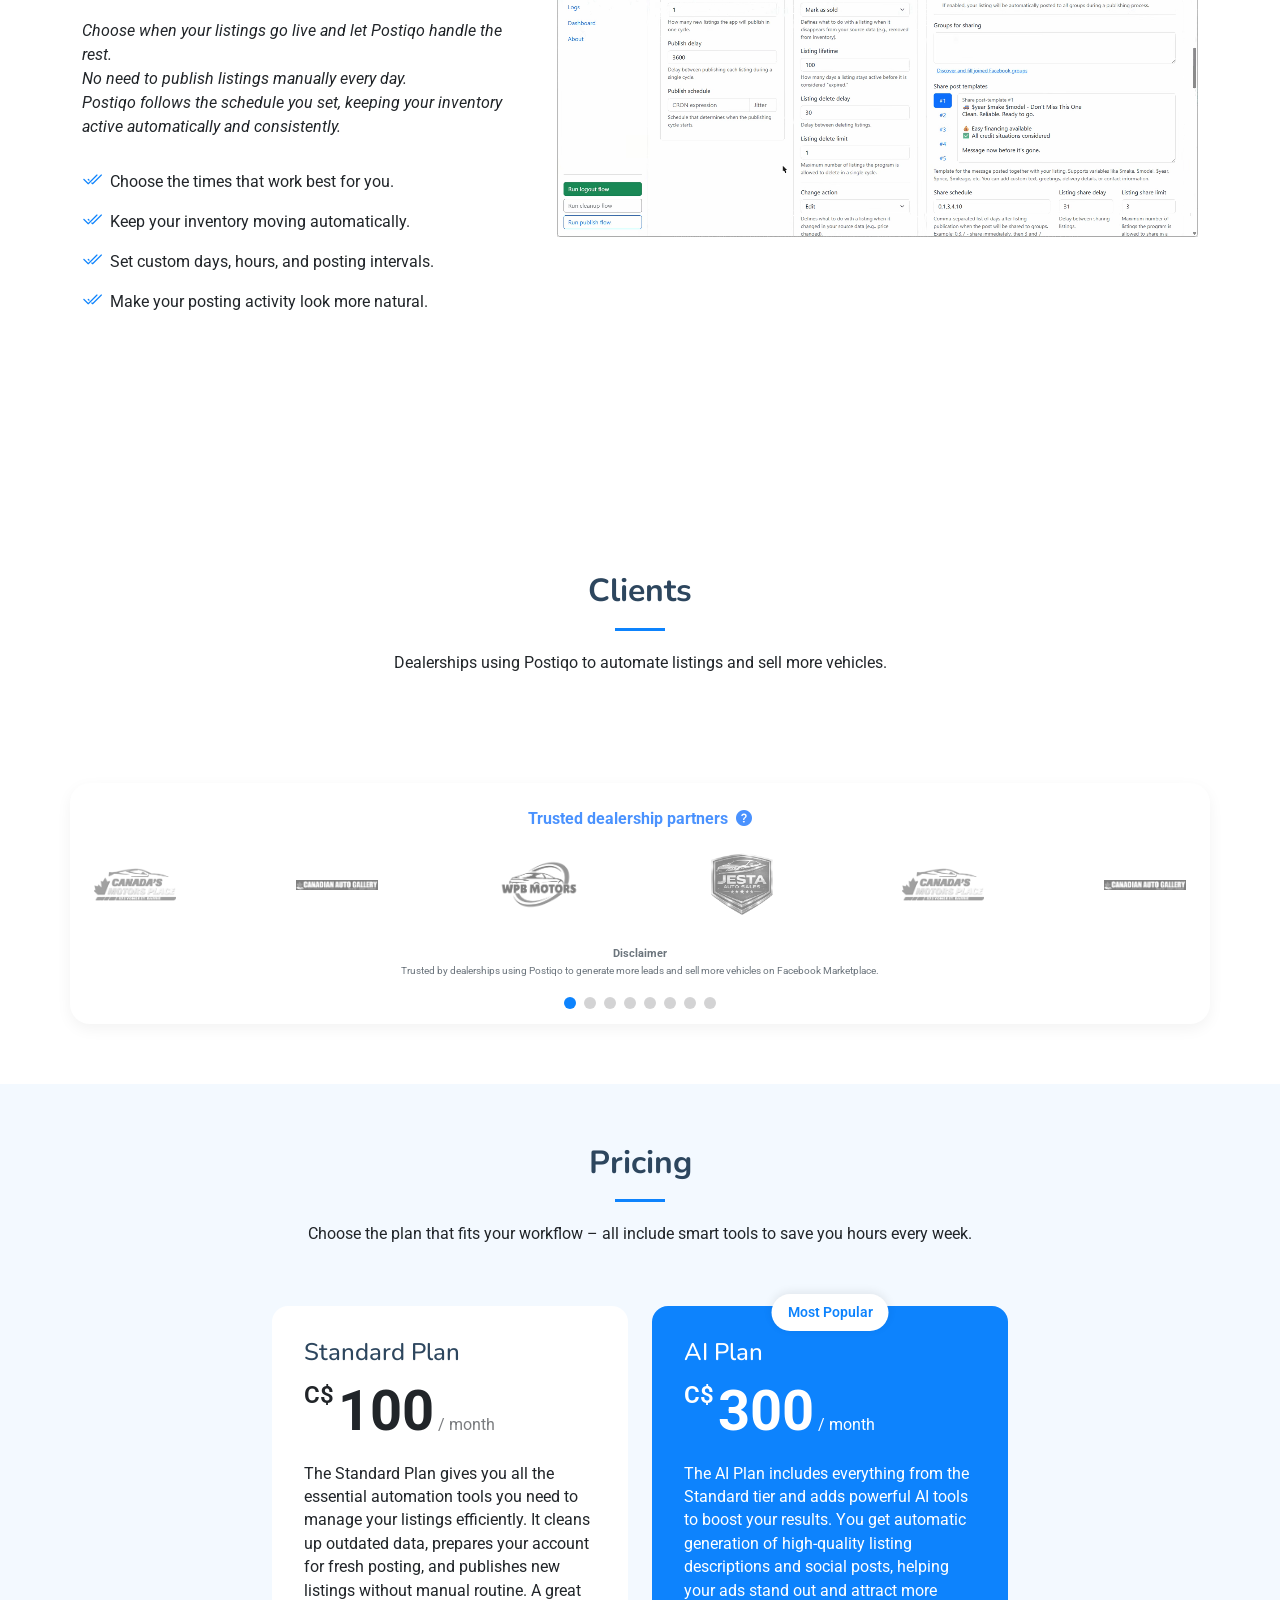
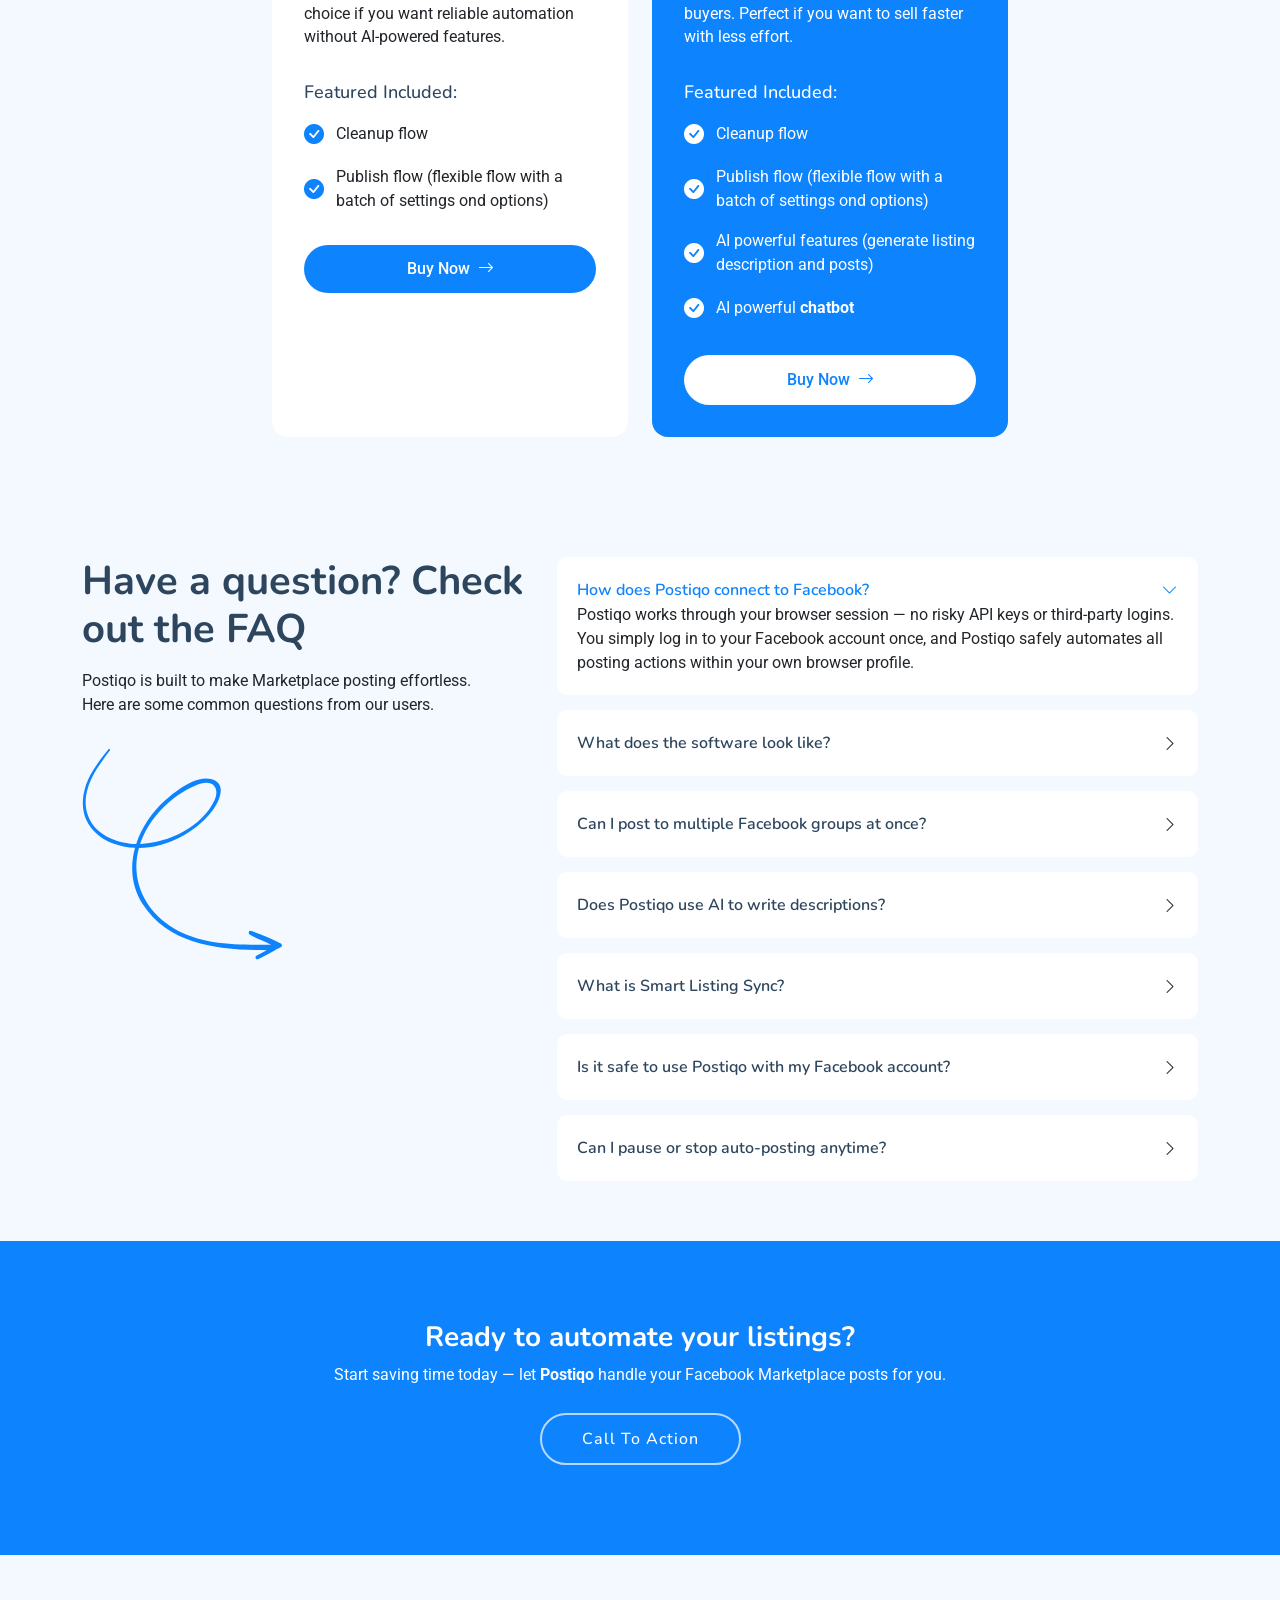
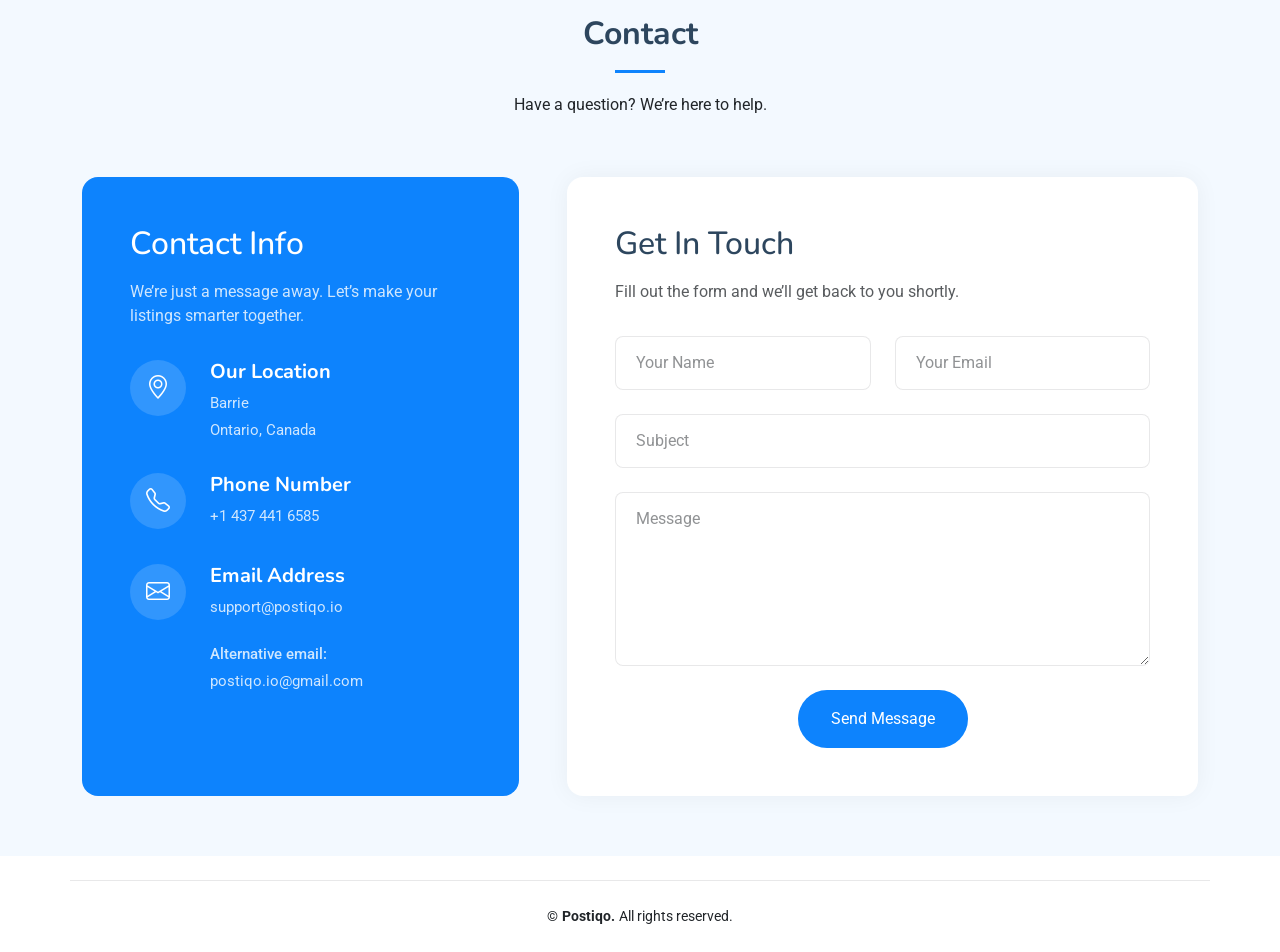
==== commit 535de04b: "expand features section with detailed descriptions, add demo videos, and update clients section layo" ====
--- a/index.html
+++ b/index.html
@@ -222,7 +222,8 @@
                                                        class="img-fluid" src="assets/img/partners/hillzdealer-logo.png">
                         </div>
                         <div class="swiper-slide"><img alt=""
-                                                       class="img-fluid" src="assets/img/partners/dealercenter-logo.png">
+                                                       class="img-fluid"
+                                                       src="assets/img/partners/dealercenter-logo.png">
                         </div>
                         <div class="swiper-slide"><img alt=""
                                                        class="img-fluid" src="assets/img/partners/zopdealer-logo.png">
@@ -418,18 +419,38 @@
 
                 <ul class="nav nav-tabs" data-aos="fade-up" data-aos-delay="100">
                     <li class="nav-item">
-                        <a class="nav-link active show" data-bs-target="#features-tab-1" data-bs-toggle="tab">
-                            <h4>1</h4>
+                        <a class="nav-link active show text-end" data-bs-target="#features-tab-1" data-bs-toggle="tab">
+                            <h4>Smart publishing schedule</h4>
                         </a>
                     </li>
                     <li class="nav-item">
                         <a class="nav-link" data-bs-target="#features-tab-2" data-bs-toggle="tab">
-                            <h4>2</h4>
+                            <h4>Flexible listing description templates</h4>
                         </a>
                     </li>
                     <li class="nav-item">
                         <a class="nav-link" data-bs-target="#features-tab-3" data-bs-toggle="tab">
-                            <h4>3</h4>
+                            <h4>Automated sharing to Facebook groups</h4>
+                        </a>
+                    </li>
+                    <li class="nav-item">
+                        <a class="nav-link" data-bs-target="#features-tab-4" data-bs-toggle="tab">
+                            <h4>Smart automation & account safety</h4>
+                        </a>
+                    </li>
+                    <li class="nav-item">
+                        <a class="nav-link" data-bs-target="#features-tab-5" data-bs-toggle="tab">
+                            <h4>Automatic listing lifecycle management</h4>
+                        </a>
+                    </li>
+                    <li class="nav-item">
+                        <a class="nav-link" data-bs-target="#features-tab-6" data-bs-toggle="tab">
+                            <h4>Automatic listing updates</h4>
+                        </a>
+                    </li>
+                    <li class="nav-item">
+                        <a class="nav-link" data-bs-target="#features-tab-7" data-bs-toggle="tab">
+                            <h4>Smart image variation</h4>
                         </a>
                     </li>
                 </ul>
@@ -445,7 +466,8 @@
                             <p class="fst-italic">
                                 Choose when your listings go live and let Postiqo handle the rest.<br>
                                 No need to publish listings manually every day.<br>
-                                Postiqo follows the schedule you set, keeping your inventory active automatically and consistently.
+                                Postiqo follows the schedule you set, keeping your inventory active automatically and
+                                consistently.
                             </p>
                             <ul>
                                 <li><i class="bi bi-check2-all"></i>
@@ -475,7 +497,8 @@
                         <div class="col-lg-5 order-2 order-lg-1 mt-3 mt-lg-0 d-flex flex-column justify-content-center">
                             <h3 class="fs-4">Flexible listing description templates</h3>
                             <p class="fst-italic">
-                                Create multiple description templates and let Postiqo choose one automatically when publishing.<br>
+                                Create multiple description templates and let Postiqo choose one automatically when
+                                publishing.<br>
                                 Vehicle details like year, make, model, price, and mileage are filled in automatically.
                             </p>
                             <ul>
@@ -527,6 +550,134 @@
                         <div class="col-lg-7 order-1 order-lg-2 text-center">
                             <video autoplay class="img-fluid" loop muted playsinline>
                                 <source src="assets/img/demo/demo_set_group_sharing.webm" type="video/webm">
+                            </video>
+                        </div>
+                    </div>
+                </div>
+
+                <div class="tab-pane fade" id="features-tab-4">
+                    <div class="row">
+                        <div class="col-lg-5 order-2 order-lg-1 mt-3 mt-lg-0 d-flex flex-column justify-content-center">
+                            <h3 class="fs-4">Smart automation & account safety</h3>
+                            <p class="fst-italic">
+                                Postiqo keeps your listings active and your account behavior looking natural.<br>
+                                Built-in automation tools help maintain consistent activity while reducing the risk of
+                                restrictions.
+                            </p>
+                            <ul>
+                                <li><i class="bi bi-check2-all"></i>
+                                    <span>Automatically renew listings to keep them visible.</span>
+                                </li>
+                                <li><i class="bi bi-check2-all"></i>
+                                    <span>Background activity simulation to normalize account behavior.</span>
+                                </li>
+                                <li><i class="bi bi-check2-all"></i>
+                                    <span>Human-like typing instead of instant form filling.</span>
+                                </li>
+                                <li><i class="bi bi-check2-all"></i>
+                                    <span>Helps reduce automation signals and lower detection risk.</span>
+                                </li>
+                            </ul>
+                        </div>
+                        <div class="col-lg-7 order-1 order-lg-2 text-center">
+                            <video autoplay class="img-fluid" loop muted playsinline>
+                                <source src="assets/img/demo/demo_set_human_like.webm" type="video/webm">
+                            </video>
+                        </div>
+                    </div>
+                </div>
+
+                <div class="tab-pane fade" id="features-tab-5">
+                    <div class="row">
+                        <div class="col-lg-5 order-2 order-lg-1 mt-3 mt-lg-0 d-flex flex-column justify-content-center">
+                            <h3 class="fs-4">Automatic listing lifecycle management</h3>
+                            <p class="fst-italic">
+                                Keep your Marketplace inventory clean and up to date automatically.<br>
+                                Postiqo can detect when vehicles disappear from your source inventory and take action
+                                based on
+                                your rules.
+                            </p>
+                            <ul>
+                                <li><i class="bi bi-check2-all"></i>
+                                    <span>Automatically remove listings when vehicles are no longer available.</span>
+                                </li>
+                                <li><i class="bi bi-check2-all"></i>
+                                    <span>Set how long listings stay active before they expire.</span>
+                                </li>
+                                <li><i class="bi bi-check2-all"></i>
+                                    <span>Control deletion timing and limits for safer automation.</span>
+                                </li>
+                                <li><i class="bi bi-check2-all"></i>
+                                    <span>Keep your Facebook inventory synchronized with your real stock.</span>
+                                </li>
+                            </ul>
+                        </div>
+                        <div class="col-lg-7 order-1 order-lg-2 text-center">
+                            <video autoplay class="img-fluid" loop muted playsinline>
+                                <source src="assets/img/demo/demo_set_remove_action.webm" type="video/webm">
+                            </video>
+                        </div>
+                    </div>
+                </div>
+
+                <div class="tab-pane fade" id="features-tab-6">
+                    <div class="row">
+                        <div class="col-lg-5 order-2 order-lg-1 mt-3 mt-lg-0 d-flex flex-column justify-content-center">
+                            <h3 class="fs-4">Automatic listing updates</h3>
+                            <p class="fst-italic">
+                                Keep your Marketplace listings accurate without manual editing.<br>
+                                When vehicle data changes in your inventory, Postiqo can automatically update the
+                                listing for you.
+                            </p>
+                            <ul>
+                                <li><i class="bi bi-check2-all"></i>
+                                    <span>Automatically detect changes in your vehicle inventory.</span>
+                                </li>
+                                <li><i class="bi bi-check2-all"></i>
+                                    <span>Update listings when price or vehicle details change.</span>
+                                </li>
+                                <li><i class="bi bi-check2-all"></i>
+                                    <span>Control how fast and how many listings are edited per cycle.</span>
+                                </li>
+                                <li><i class="bi bi-check2-all"></i>
+                                    <span>Keep your Marketplace listings synchronized with real inventory.</span>
+                                </li>
+                            </ul>
+                        </div>
+                        <div class="col-lg-7 order-1 order-lg-2 text-center">
+                            <video autoplay class="img-fluid" loop muted playsinline>
+                                <source src="assets/img/demo/demo_set_change_action.webm" type="video/webm">
+                            </video>
+                        </div>
+                    </div>
+                </div>
+
+                <div class="tab-pane fade" id="features-tab-7">
+                    <div class="row">
+                        <div class="col-lg-5 order-2 order-lg-1 mt-3 mt-lg-0 d-flex flex-column justify-content-center">
+                            <h3 class="fs-4">Smart image variation</h3>
+                            <p class="fst-italic">
+                                Make your listings look less repetitive with automatic image variations.<br>
+                                Postiqo can shuffle image order and apply subtle changes so listings appear more unique.
+                            </p>
+                            <ul>
+                                <li><i class="bi bi-check2-all"></i>
+                                    <span>Randomize the order of listing images.</span>
+                                </li>
+                                <li><i class="bi bi-check2-all"></i>
+                                    <span>Keep the main hero photo in place if needed.</span>
+                                </li>
+                                <li><i class="bi bi-check2-all"></i>
+                                    <span>Apply subtle image variations to make listings look unique.</span>
+                                </li>
+                                <li><i class="bi bi-check2-all"></i>
+                                    <span>Reduce repetitive patterns across multiple listings.</span>
+                                </li>
+                            </ul>
+                        </div>
+                        <div class="col-lg-7 order-1 order-lg-2 text-center">
+                            <video autoplay class="img-fluid" loop muted playsinline>
+                                <source src="assets/img/demo/demo_set_image_shuffle.webm" type="video/webm">
                             </video>
                         </div>
                     </div>
@@ -696,10 +847,12 @@
                     </p>
                     <div class="swiper-wrapper align-items-center">
                         <div class="swiper-slide"><img alt=""
-                                                       class="img-fluid" src="assets/img/clients/canadasmotors-logo.png">
+                                                       class="img-fluid"
+                                                       src="assets/img/clients/canadasmotors-logo.png">
                         </div>
                         <div class="swiper-slide"><img alt=""
-                                                       class="img-fluid" src="assets/img/clients/canadianautogallery-logo.png">
+                                                       class="img-fluid"
+                                                       src="assets/img/clients/canadianautogallery-logo.png">
                         </div>
                         <div class="swiper-slide"><img alt=""
                                                        class="img-fluid" src="assets/img/clients/wpbmotors-logo.png">
@@ -707,7 +860,8 @@
                         <div class="swiper-slide"><img alt=""
                                                        class="img-fluid" src="assets/img/clients/jesta-logo.png"></div>
                         <div class="swiper-slide"><img alt=""
-                                                       class="img-fluid" src="assets/img/clients/canadasmotors-logo.png">
+                                                       class="img-fluid"
+                                                       src="assets/img/clients/canadasmotors-logo.png">
                         </div>
                         <div class="swiper-slide">
                             <img alt="" class="img-fluid" src="assets/img/clients/canadianautogallery-logo.png"></div>
@@ -720,7 +874,8 @@
                     <p class="disclaimer text-secondary text-center mt-4">
                         <strong>Disclaimer</strong><br>
                         <small>
-                            Trusted by dealerships using Postiqo to generate more leads and sell more vehicles on Facebook Marketplace.
+                            Trusted by dealerships using Postiqo to generate more leads and sell more vehicles on
+                            Facebook Marketplace.
                         </small>
                     </p>
                     <div class="swiper-pagination"></div>
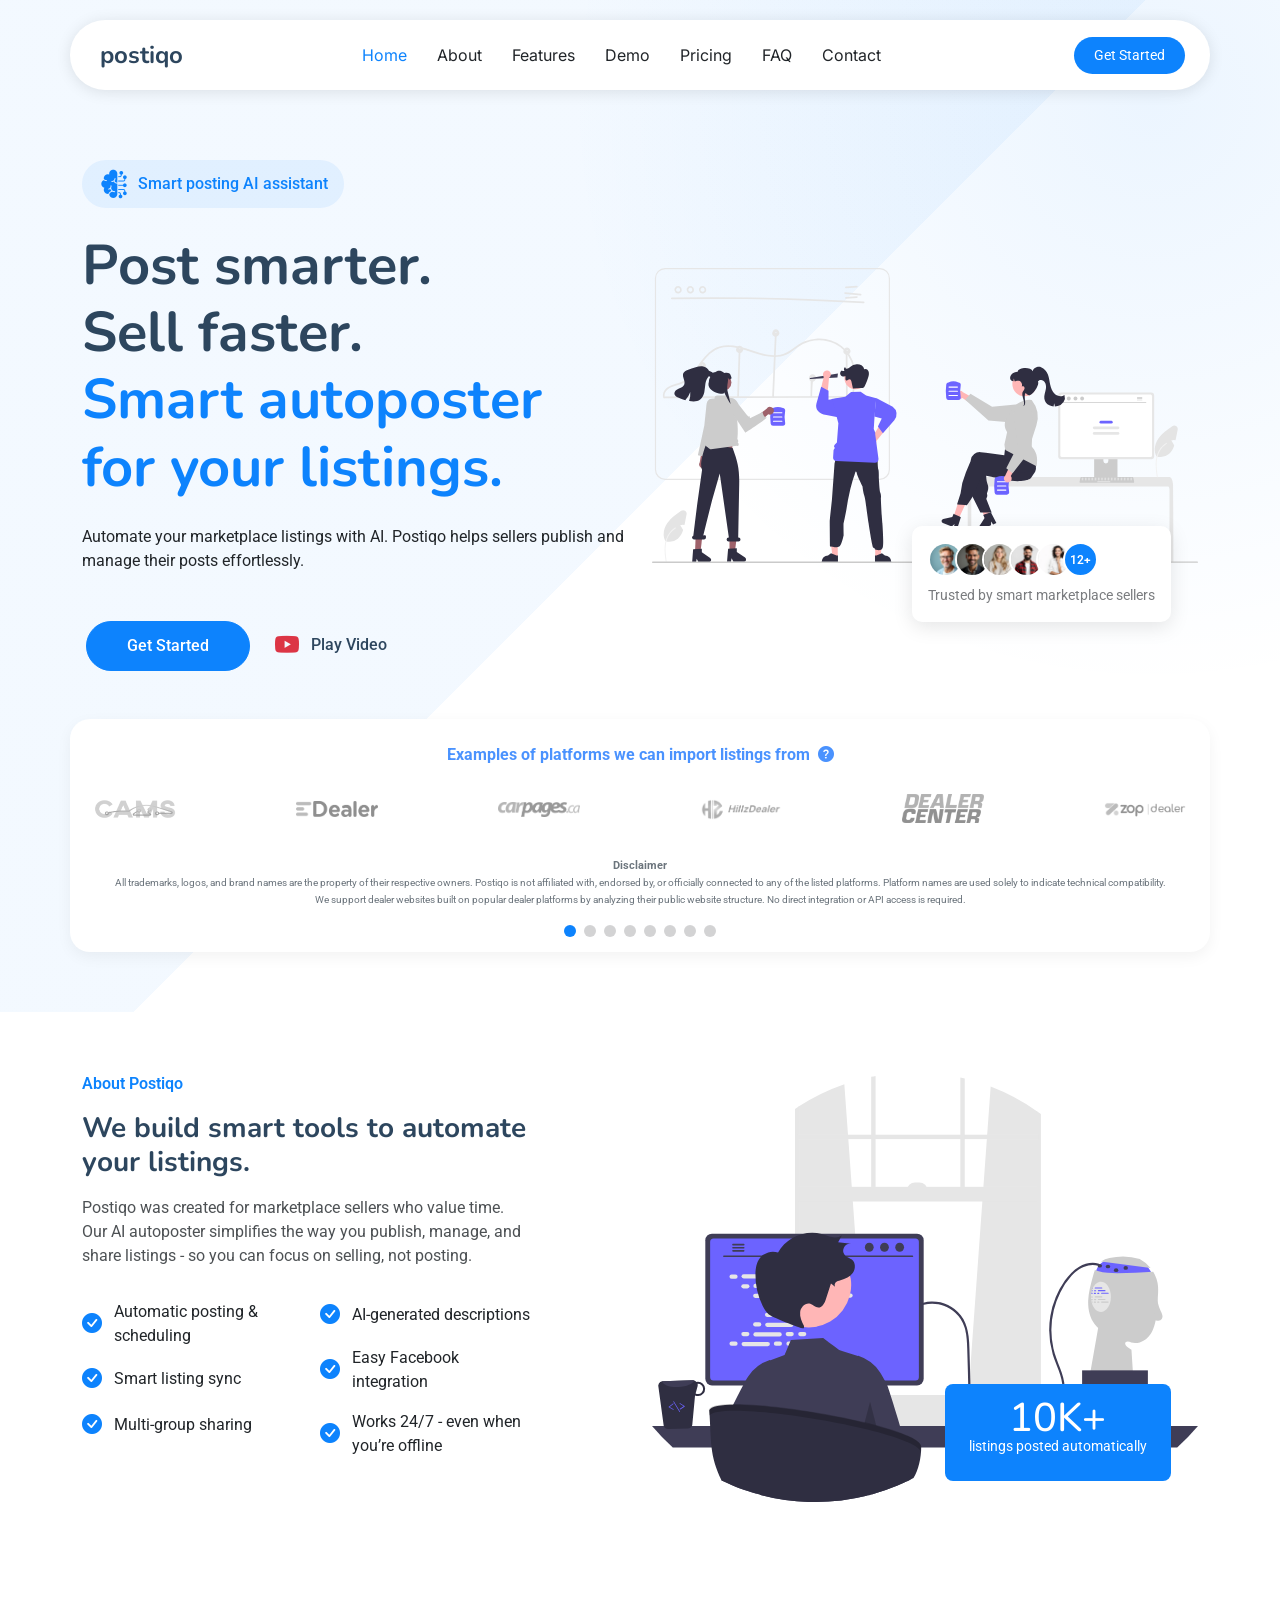
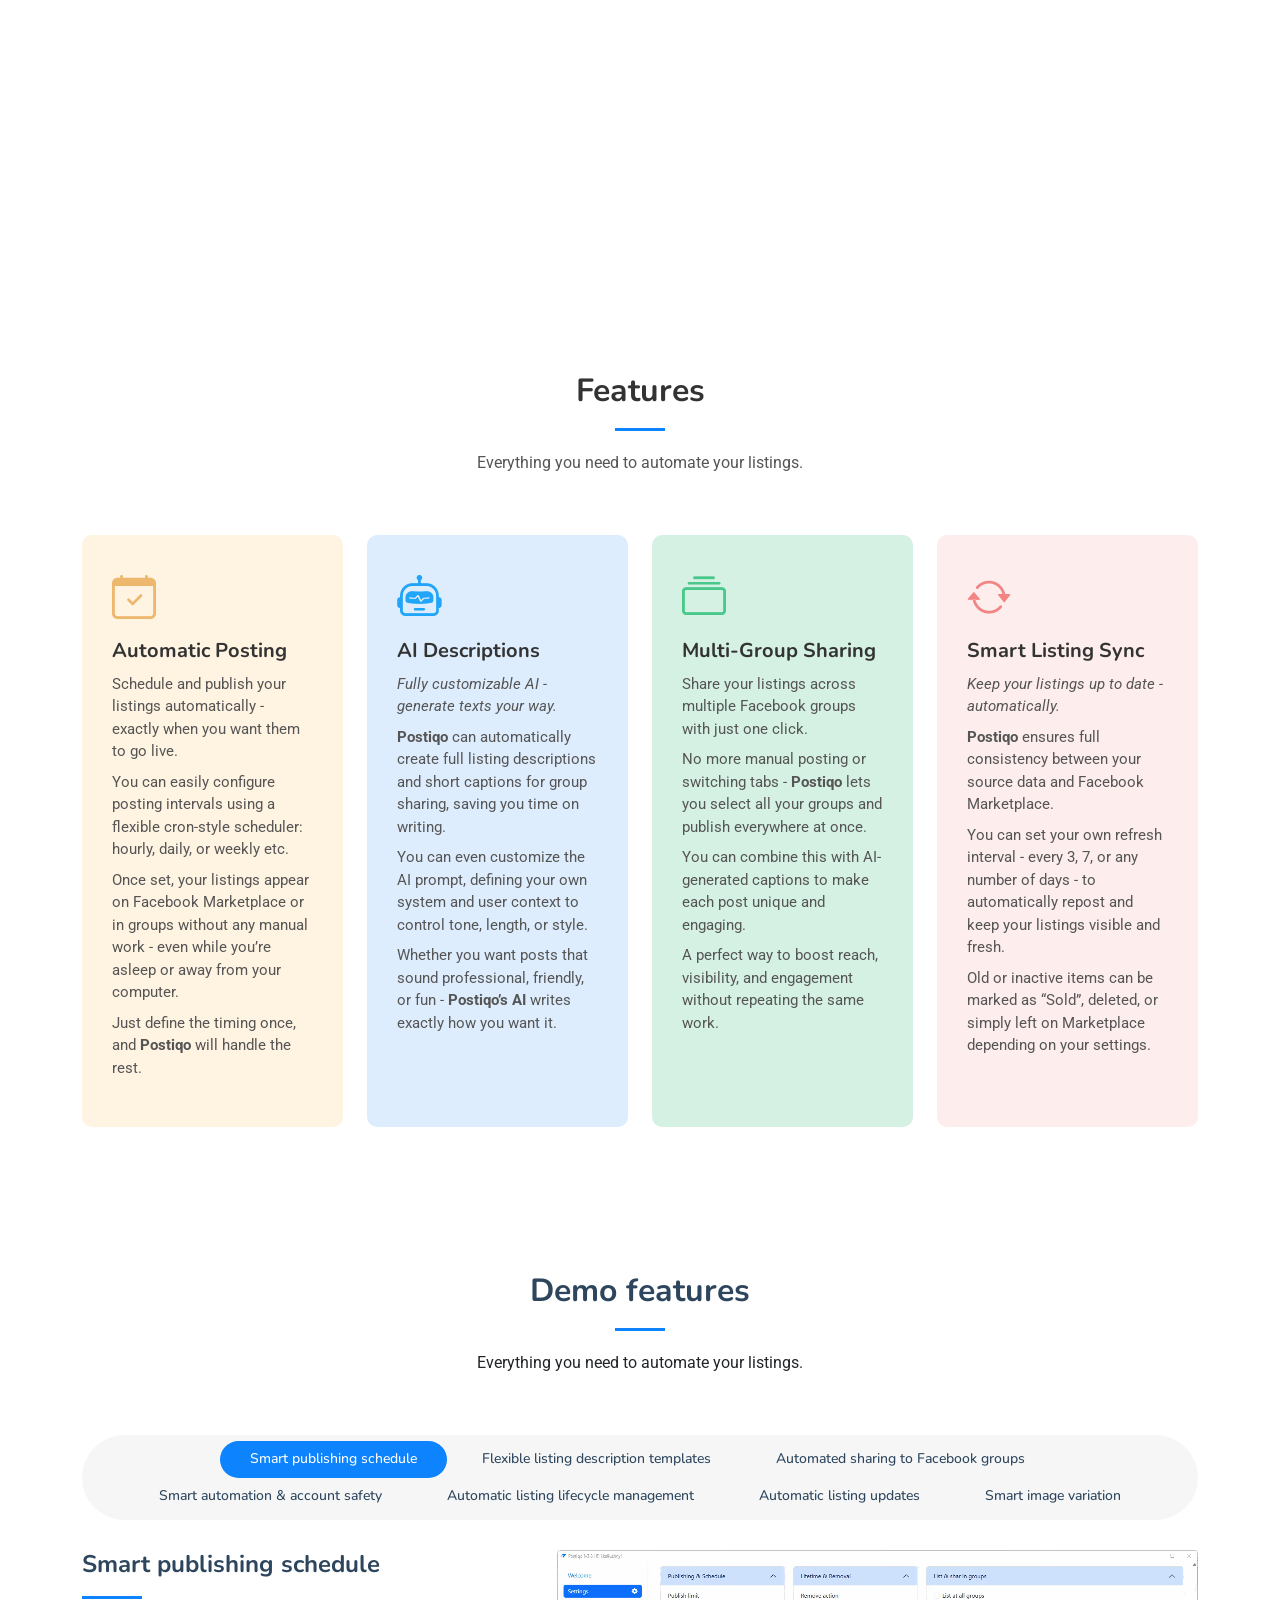
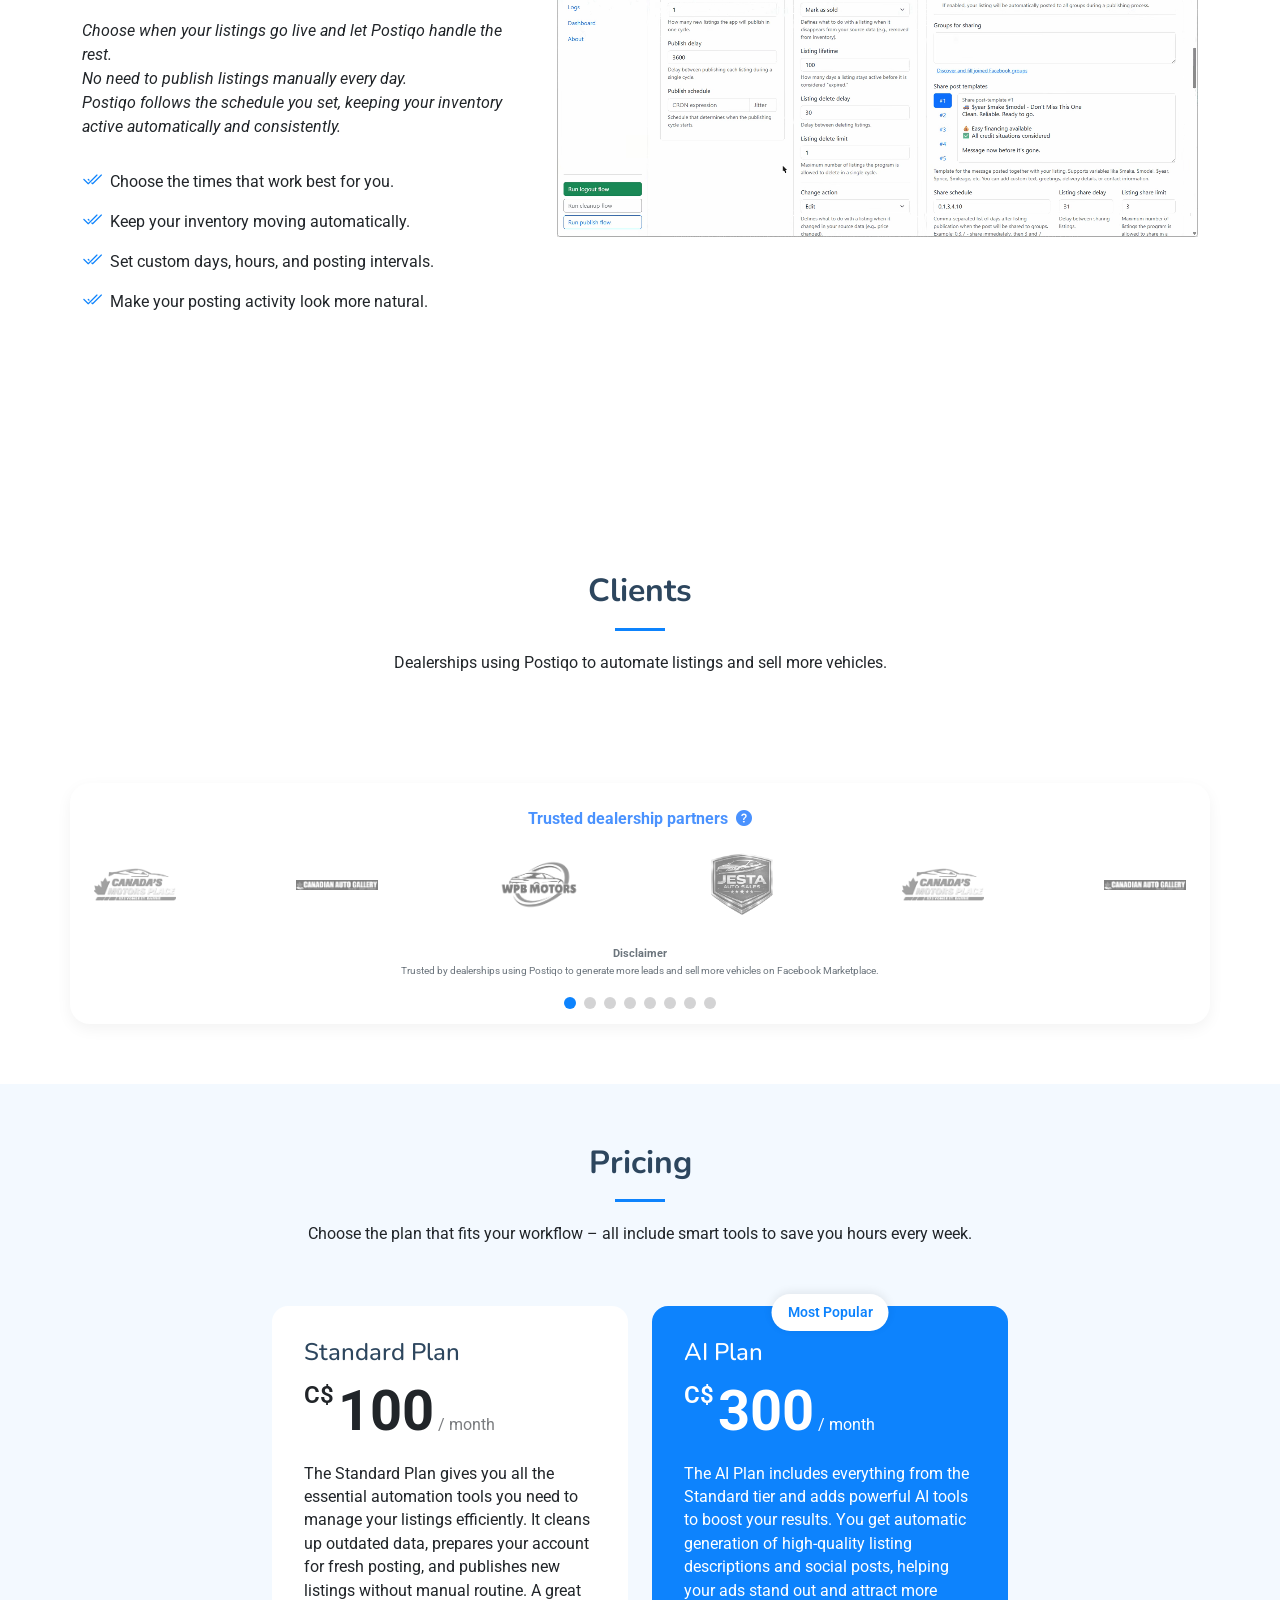
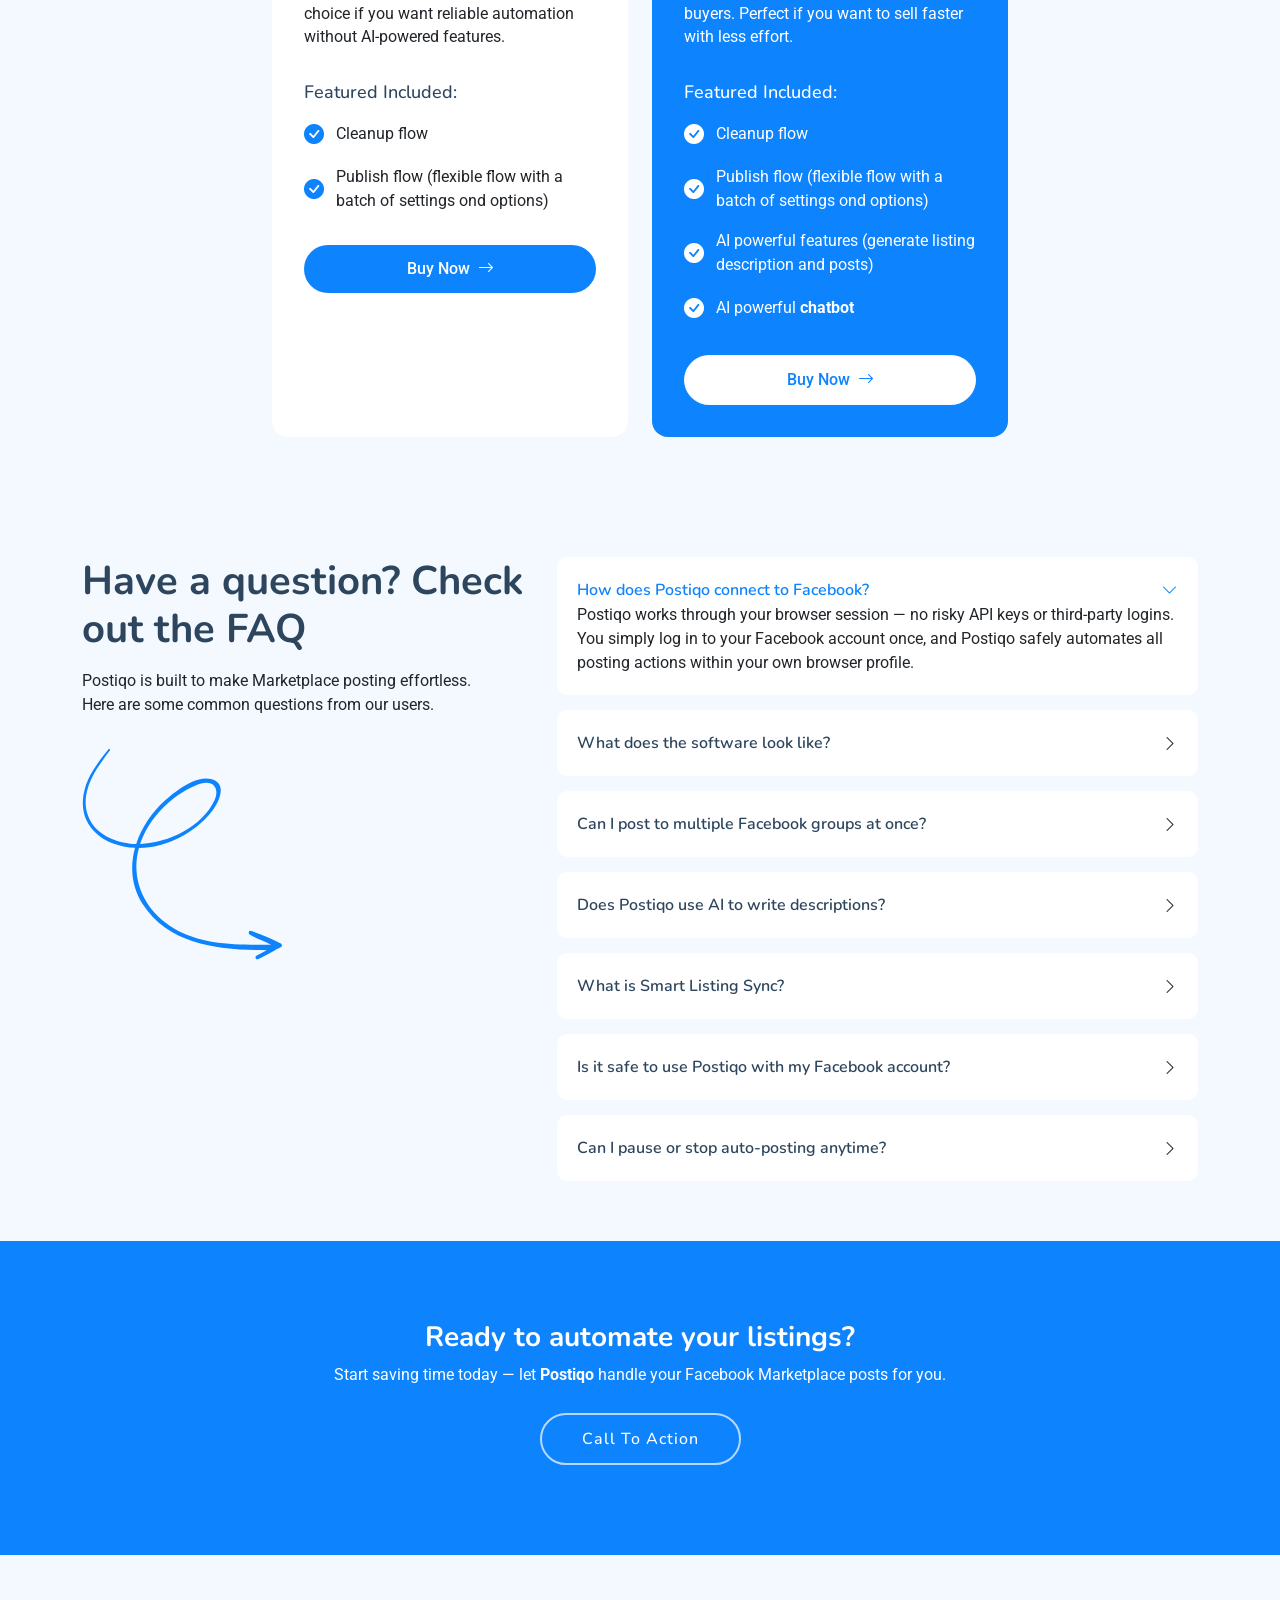
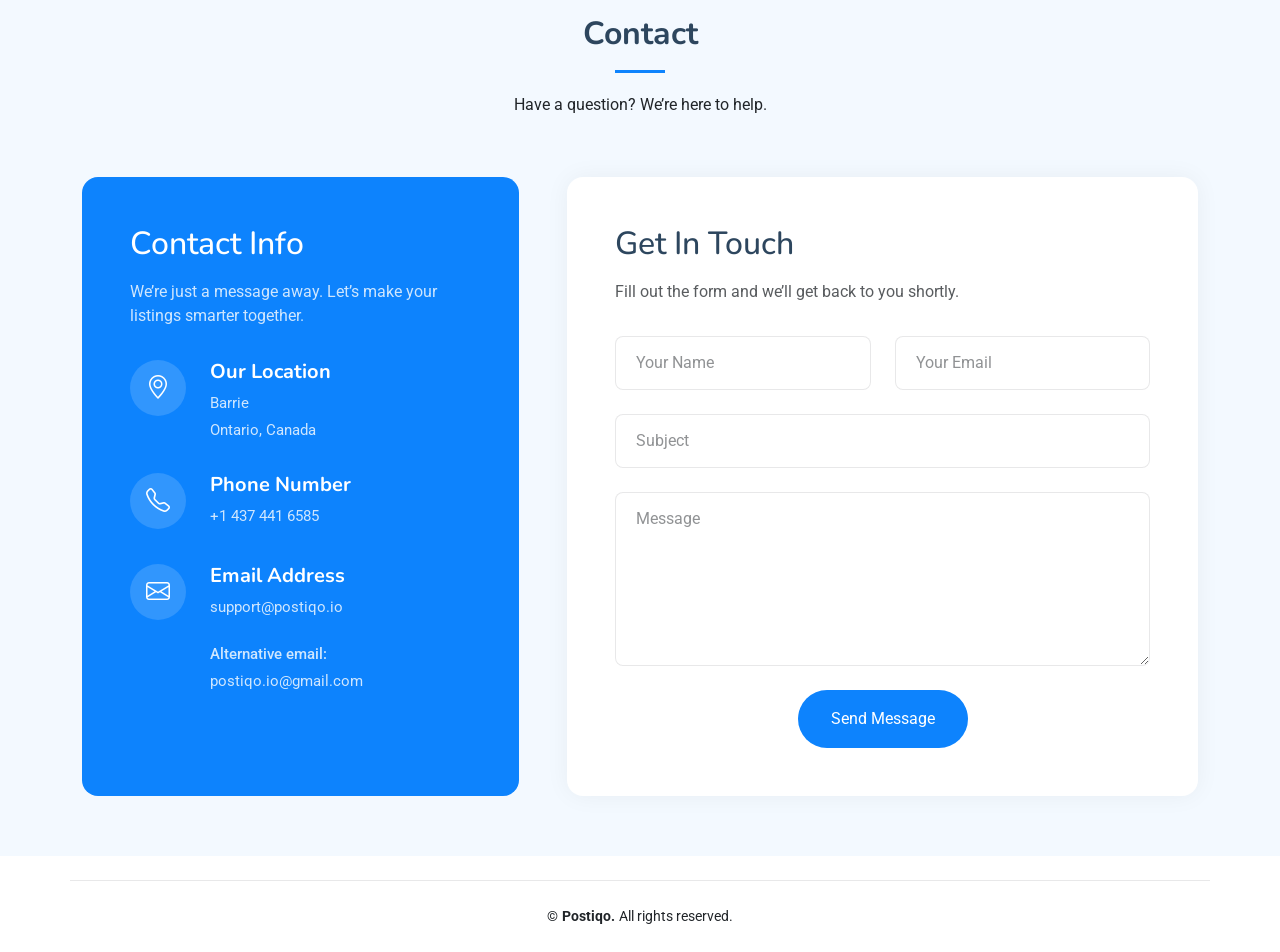
==== commit 108673f5: "add "Demo" link to navigation menu" ====
--- a/index.html
+++ b/index.html
@@ -47,6 +47,7 @@
                 <li><a class="active" href="#hero">Home</a></li>
                 <li><a href="#about">About</a></li>
                 <li><a href="#features-cards">Features</a></li>
+                <li><a href="#features">Demo</a></li>
                 <li><a href="#pricing">Pricing</a></li>
                 <li><a href="#faq">FAQ</a></li>
                 <li><a href="#contact">Contact</a></li>
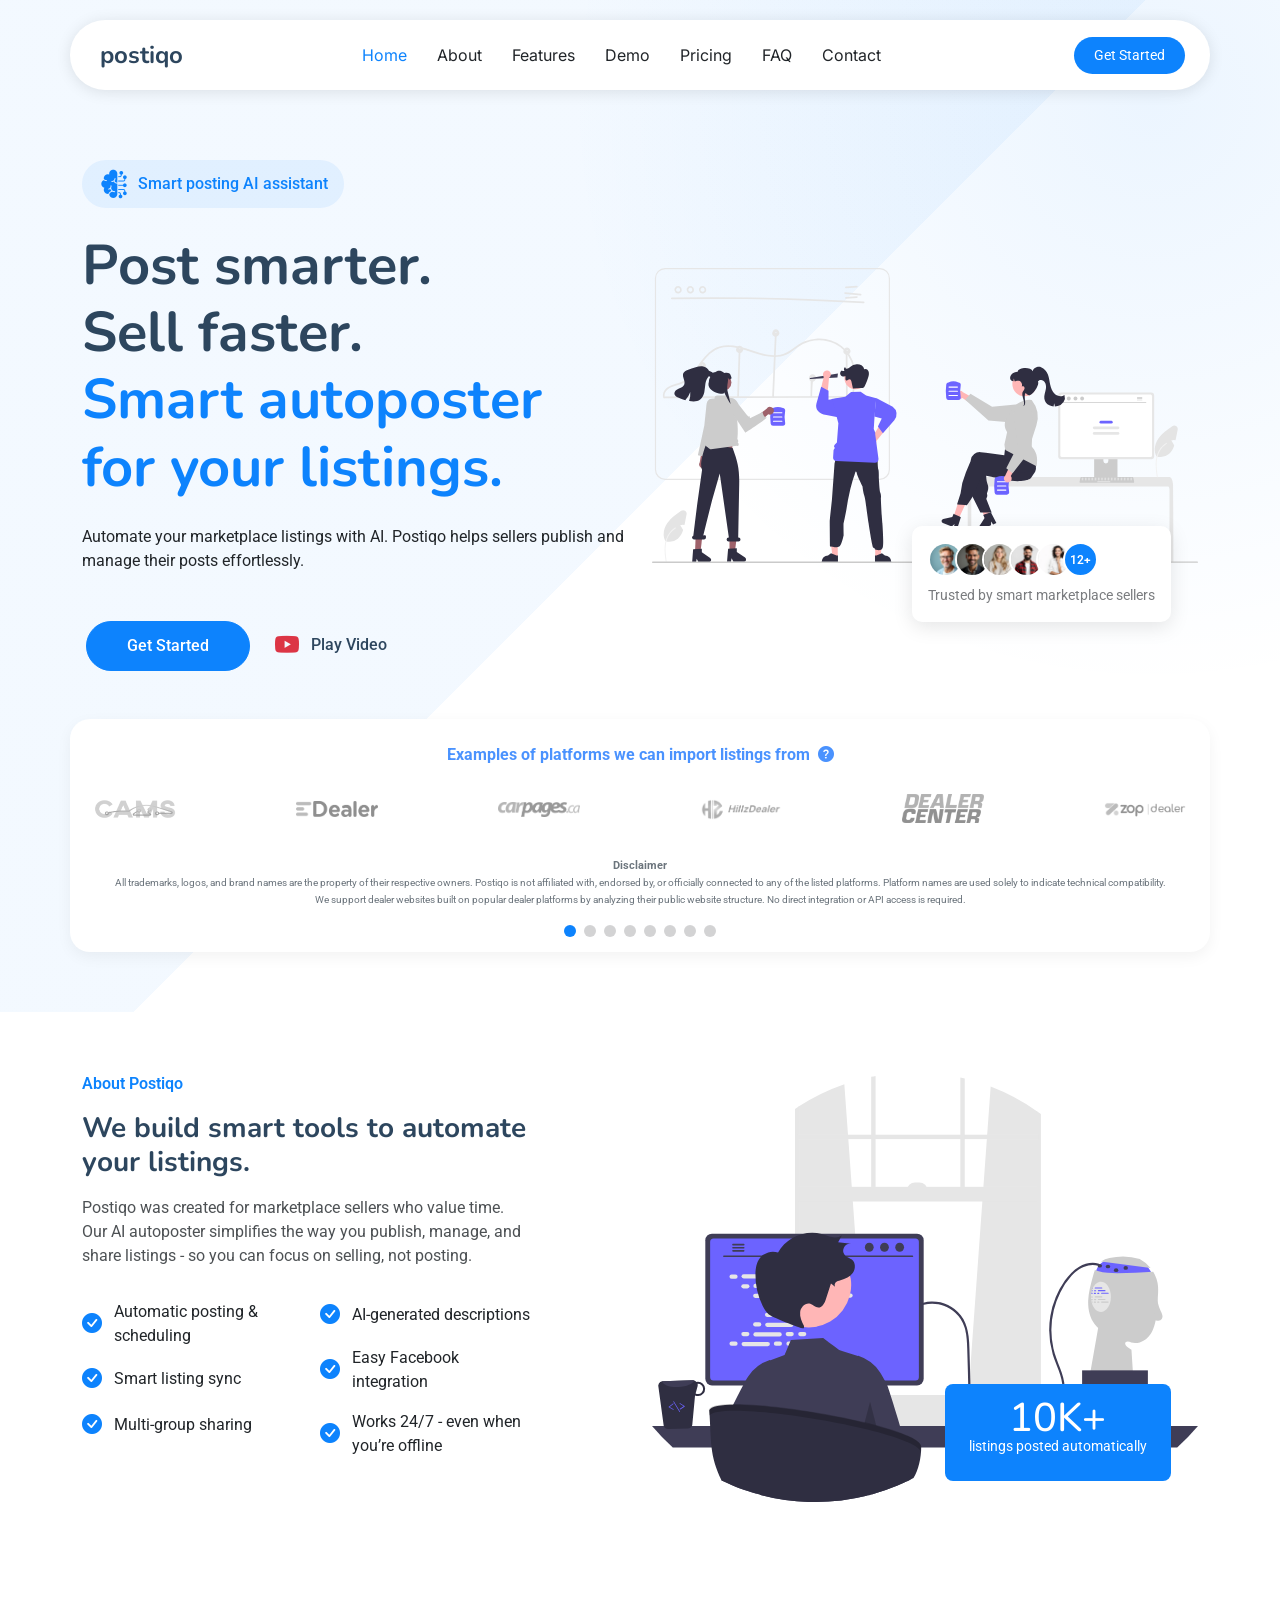
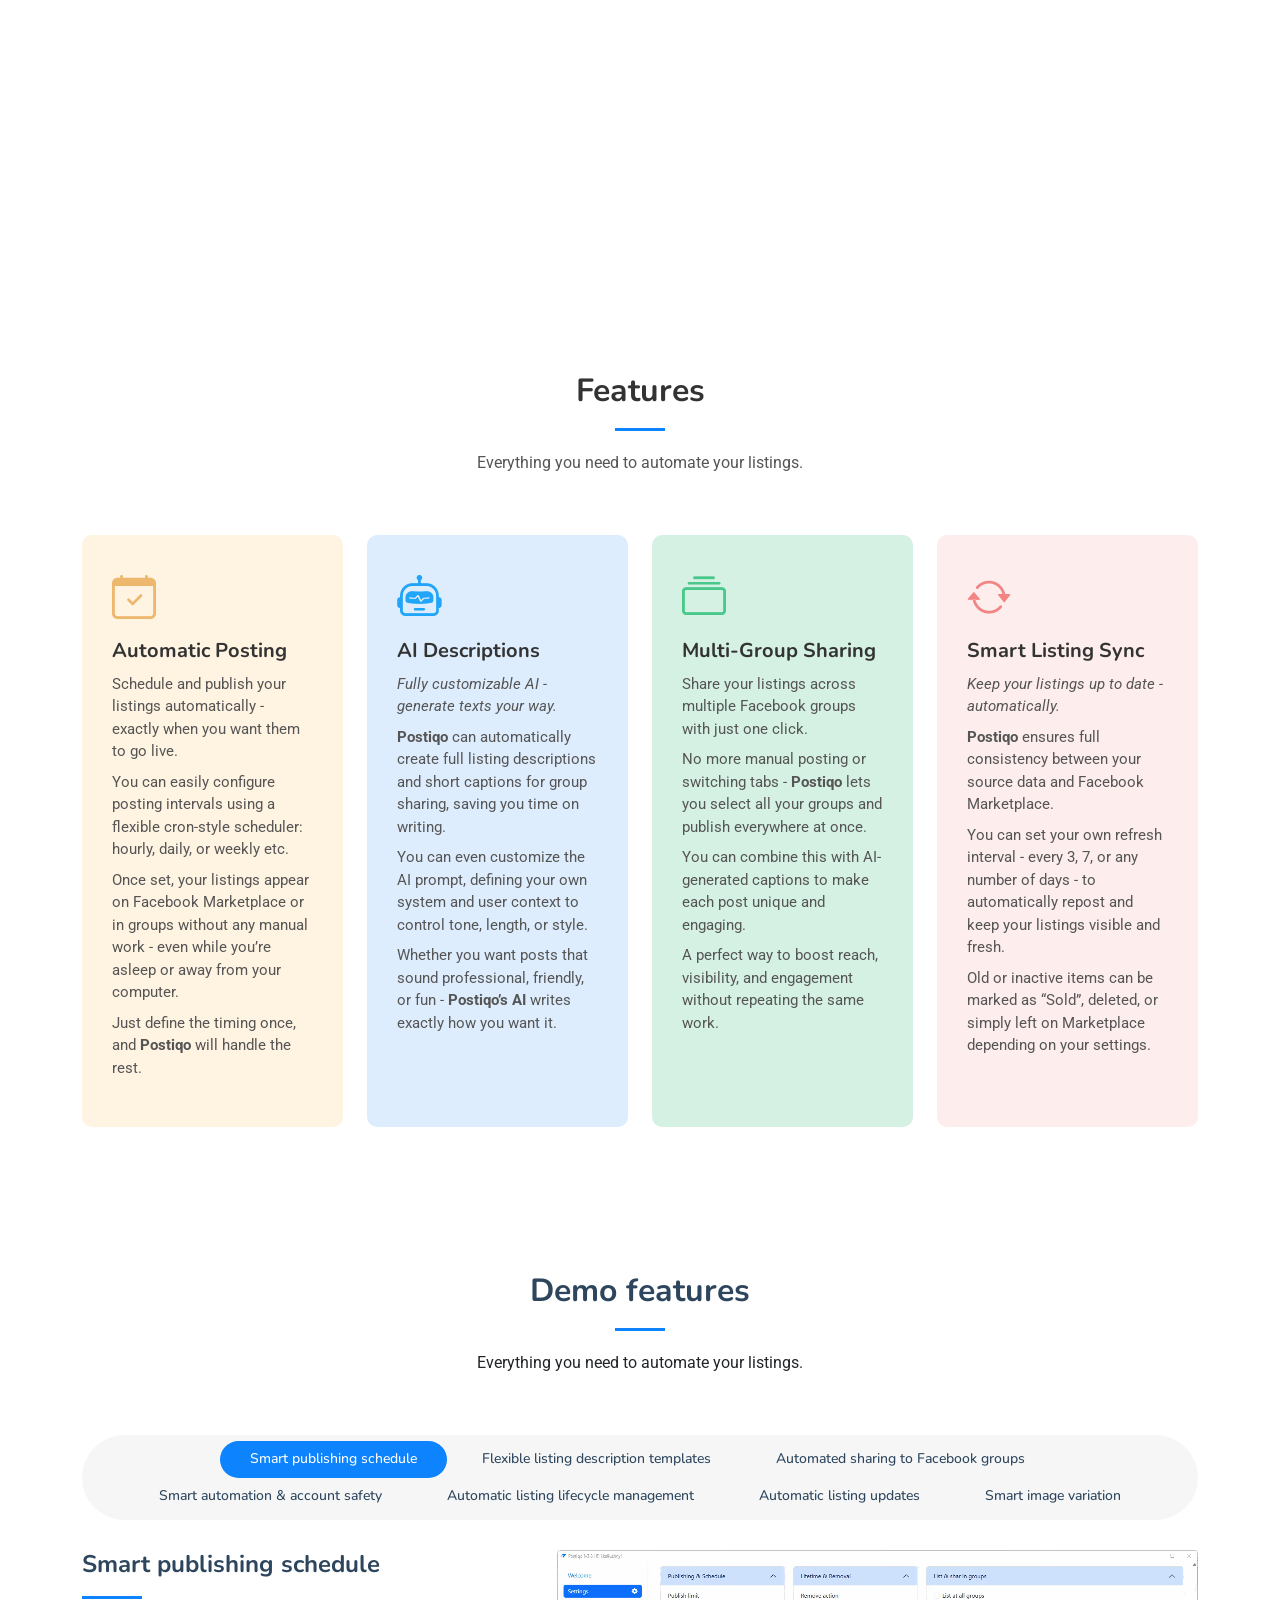
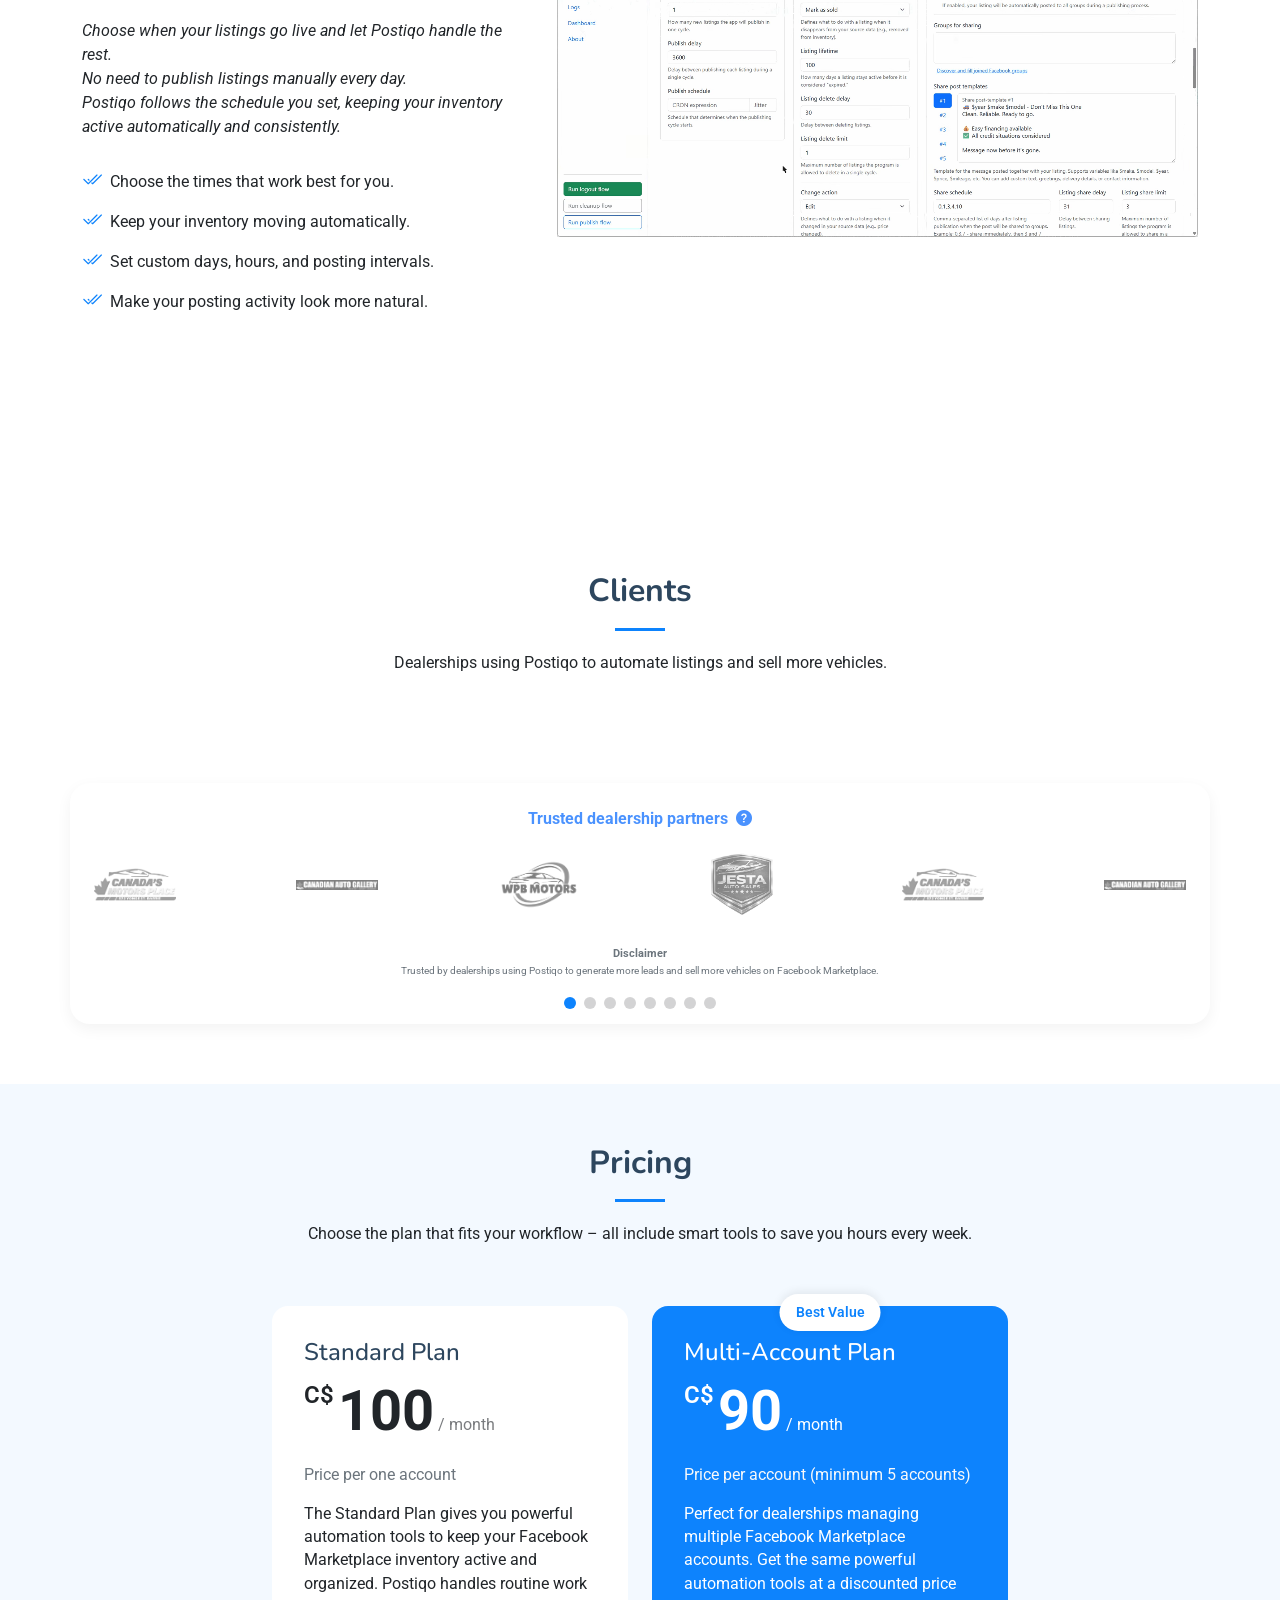
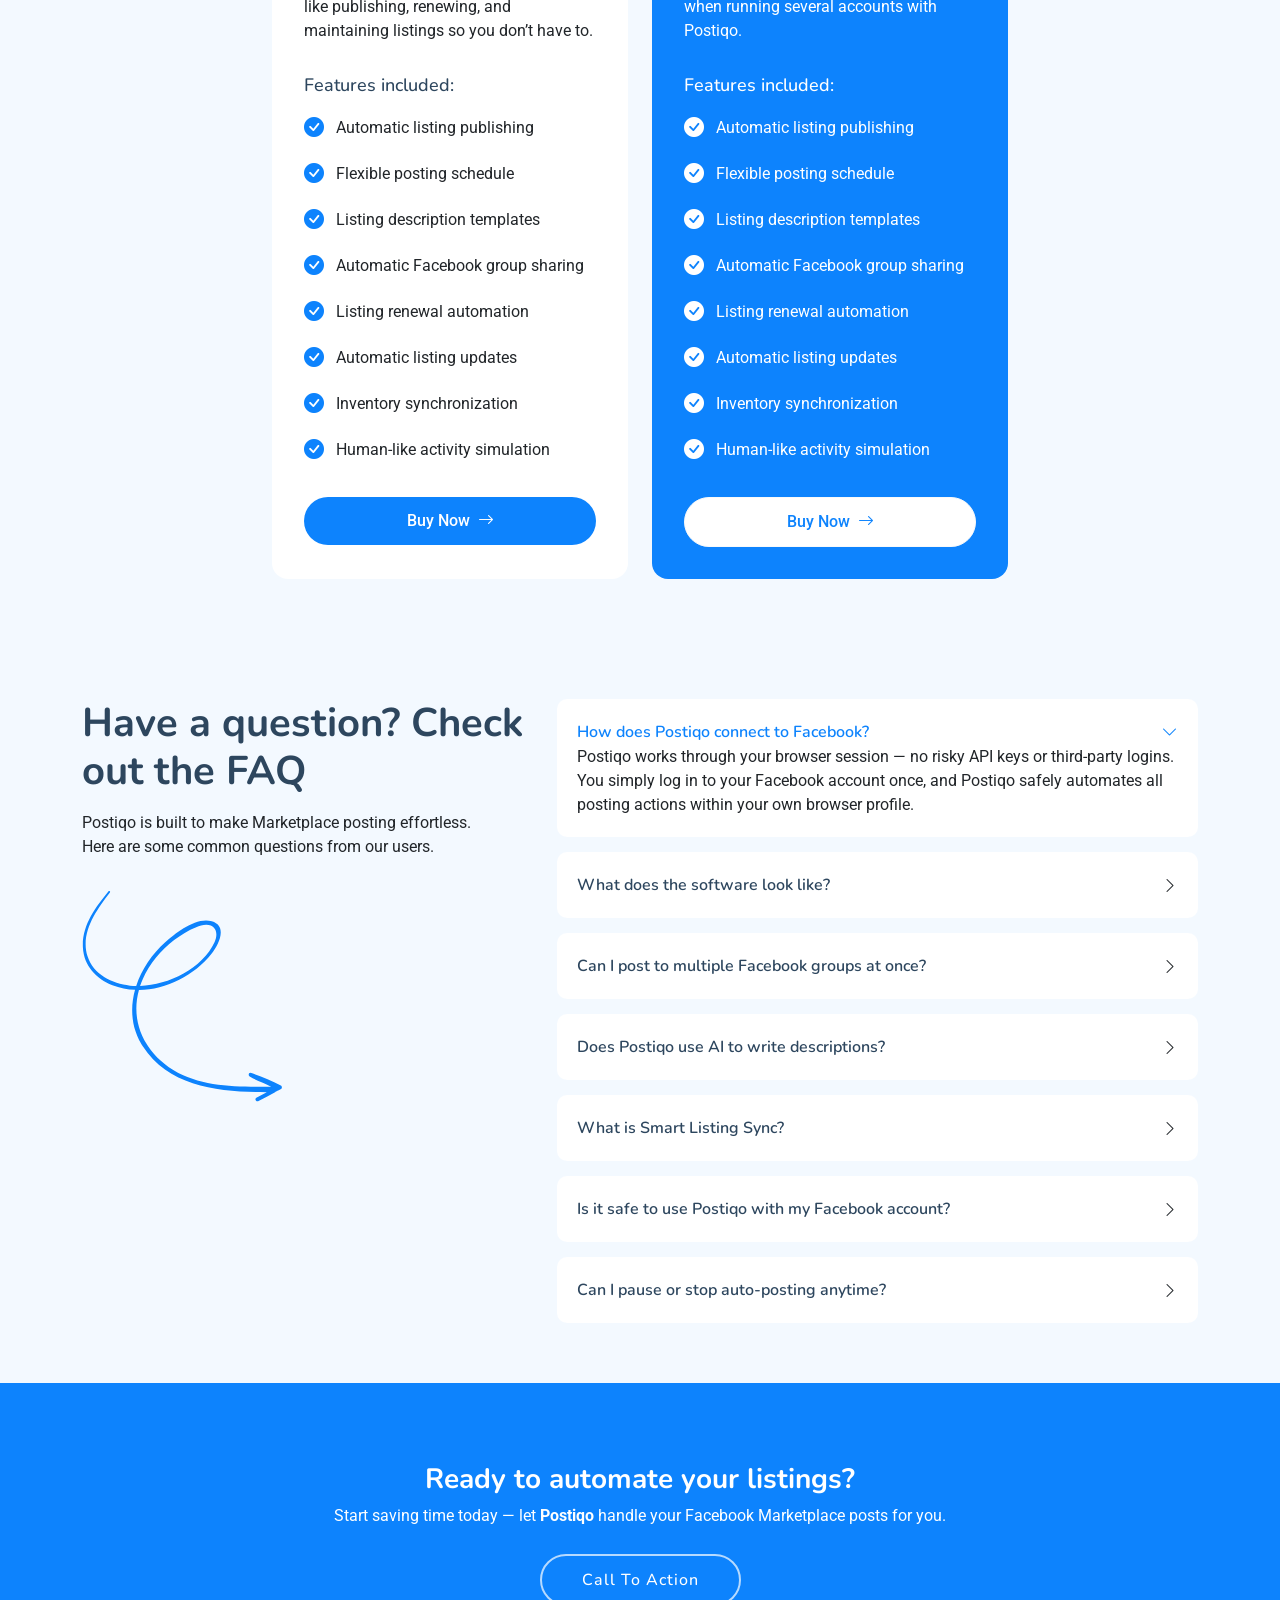
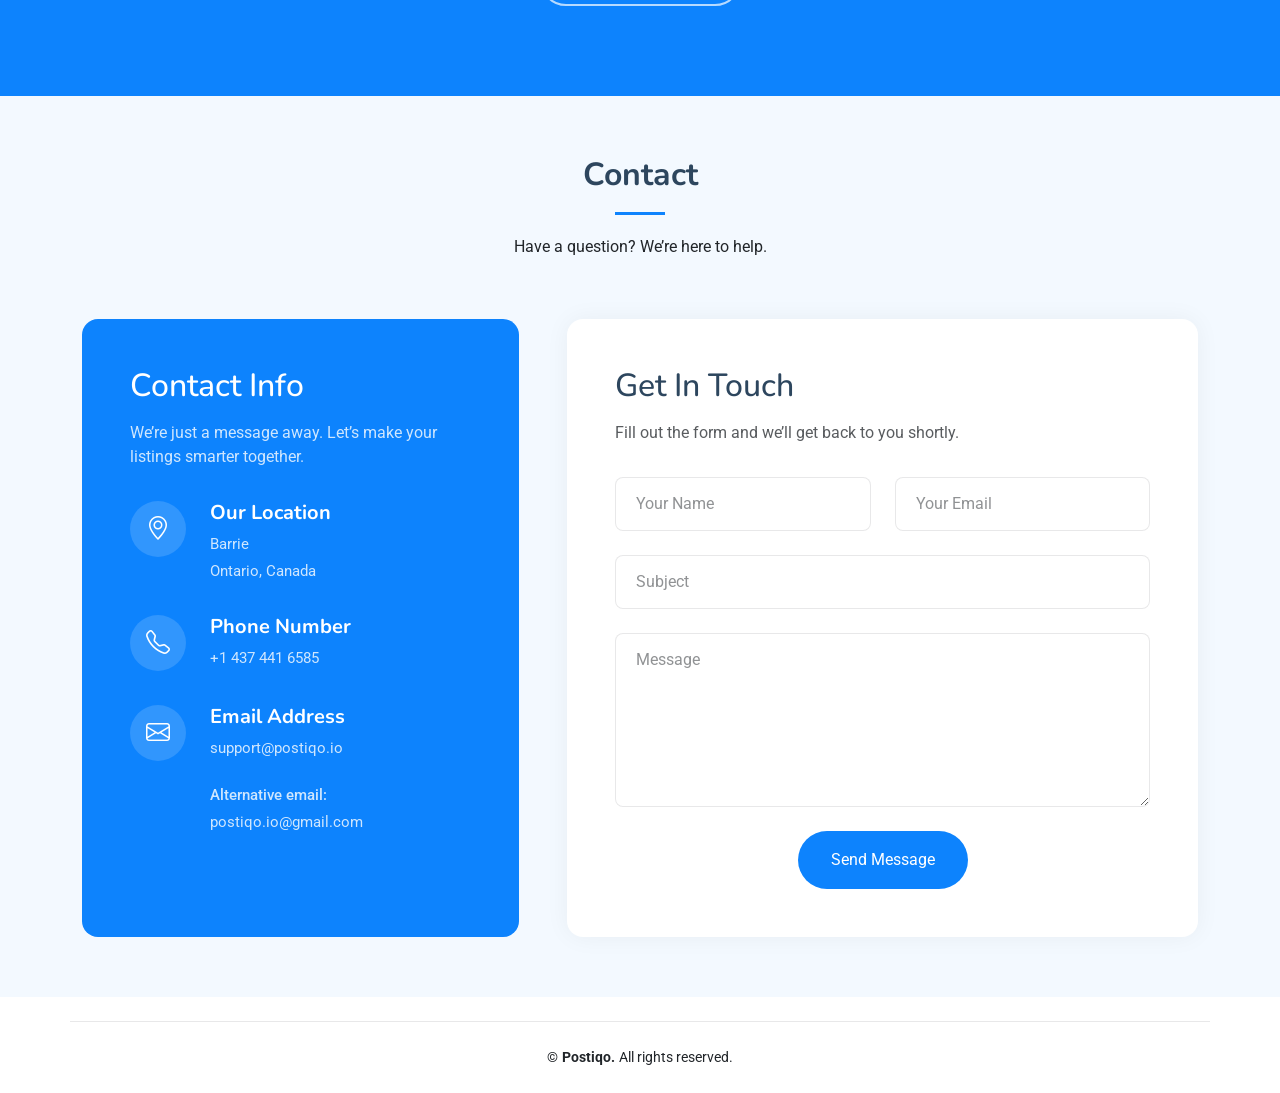
==== commit 47288700: "update pricing section: revise plan names, adjust descriptions, and expand features list" ====
--- a/index.html
+++ b/index.html
@@ -1177,122 +1177,120 @@
                             <span class="amount">100</span>
                             <span class="period">/ month</span>
                         </div>
+                        <p class="fs-6 text-secondary">Price per one account</p>
+
                         <p class="description">
-                            The Standard Plan gives you all the essential automation tools you need to manage your
-                            listings efficiently.
-                            It cleans up outdated data, prepares your account for fresh posting, and publishes new
-                            listings without manual routine.
-                            A great choice if you want reliable automation without AI-powered features.
+                            The Standard Plan gives you powerful automation tools to keep your Facebook Marketplace
+                            inventory active and organized. Postiqo handles routine work like publishing,
+                            renewing, and maintaining listings so you don’t have to.
                         </p>
 
-                        <h4>Featured Included:</h4>
+                        <h4>Features included:</h4>
                         <ul class="features-list">
                             <li>
                                 <i class="bi bi-check-circle-fill"></i>
-                                Cleanup flow
+                                Automatic listing publishing
                             </li>
                             <li>
                                 <i class="bi bi-check-circle-fill"></i>
-                                Publish flow (flexible flow with a batch of settings ond options)
+                                Flexible posting schedule
                             </li>
-                            <!--                            <li>-->
-                            <!--                                <i class="bi bi-check-circle-fill"></i>-->
-                            <!--                                <del class="text-secondary">AI powerful features (generate listing description and-->
-                            <!--                                    posts)-->
-                            <!--                                </del>-->
-                            <!--                            </li>-->
+                            <li>
+                                <i class="bi bi-check-circle-fill"></i>
+                                Listing description templates
+                            </li>
+                            <li>
+                                <i class="bi bi-check-circle-fill"></i>
+                                Automatic Facebook group sharing
+                            </li>
+                            <li>
+                                <i class="bi bi-check-circle-fill"></i>
+                                Listing renewal automation
+                            </li>
+                            <li>
+                                <i class="bi bi-check-circle-fill"></i>
+                                Automatic listing updates
+                            </li>
+                            <li>
+                                <i class="bi bi-check-circle-fill"></i>
+                                Inventory synchronization
+                            </li>
+                            <li>
+                                <i class="bi bi-check-circle-fill"></i>
+                                Human-like activity simulation
+                            </li>
                         </ul>
 
-                        <a class="btn btn-primary" href="#">
+                        <a class="btn btn-primary" href="#contact">
                             Buy Now
                             <i class="bi bi-arrow-right"></i>
                         </a>
                     </div>
                 </div>
 
-                <!-- AI Plan -->
+                <!-- Standard Plan 5+ -->
                 <div class="col-lg-4" data-aos="fade-up" data-aos-delay="200">
                     <div class="pricing-card popular">
-                        <div class="popular-badge">Most Popular</div>
-                        <h3>AI Plan</h3>
+                        <div class="popular-badge">Best Value</div>
+
+                        <h3>Multi-Account Plan</h3>
+
                         <div class="price">
                             <span class="currency">C$</span>
-                            <span class="amount">300</span>
+                            <span class="amount">90</span>
                             <span class="period">/ month</span>
                         </div>
+
+                        <p class="fs-6 text-light">Price per account (minimum 5 accounts)</p>
+
                         <p class="description">
-                            The AI Plan includes everything from the Standard tier and adds powerful AI tools to boost
-                            your results.
-                            You get automatic generation of high-quality listing descriptions and social posts, helping
-                            your ads stand out and attract more buyers.
-                            Perfect if you want to sell faster with less effort.
+                            Perfect for dealerships managing multiple Facebook Marketplace accounts.
+                            Get the same powerful automation tools at a discounted price when running
+                            several accounts with Postiqo.
                         </p>
 
-                        <h4>Featured Included:</h4>
+                        <h4>Features included:</h4>
                         <ul class="features-list">
                             <li>
                                 <i class="bi bi-check-circle-fill"></i>
-                                Cleanup flow
+                                Automatic listing publishing
                             </li>
                             <li>
                                 <i class="bi bi-check-circle-fill"></i>
-                                Publish flow (flexible flow with a batch of settings ond options)
+                                Flexible posting schedule
                             </li>
                             <li>
                                 <i class="bi bi-check-circle-fill"></i>
-                                AI powerful features (generate listing description and posts)
+                                Listing description templates
                             </li>
                             <li>
                                 <i class="bi bi-check-circle-fill"></i>
-                                <span>AI powerful <b>chatbot</b></span>
+                                Automatic Facebook group sharing
+                            </li>
+                            <li>
+                                <i class="bi bi-check-circle-fill"></i>
+                                Listing renewal automation
+                            </li>
+                            <li>
+                                <i class="bi bi-check-circle-fill"></i>
+                                Automatic listing updates
+                            </li>
+                            <li>
+                                <i class="bi bi-check-circle-fill"></i>
+                                Inventory synchronization
+                            </li>
+                            <li>
+                                <i class="bi bi-check-circle-fill"></i>
+                                Human-like activity simulation
                             </li>
                         </ul>
 
-                        <a class="btn btn-light" href="#">
+                        <a class="btn btn-light" href="#contact">
                             Buy Now
                             <i class="bi bi-arrow-right"></i>
                         </a>
                     </div>
                 </div>
-
-                <!-- Premium Plan -->
-                <!--                <div class="col-lg-4" data-aos="fade-up" data-aos-delay="300">-->
-                <!--                    <div class="pricing-card">-->
-                <!--                        <h3>Premium Plan</h3>-->
-                <!--                        <div class="price">-->
-                <!--                            <span class="currency">C$</span>-->
-                <!--                            <span class="amount">200</span>-->
-                <!--                            <span class="period">/ month</span>-->
-                <!--                        </div>-->
-                <!--                        <p class="description d-none">Quis autem vel eum iure reprehenderit qui in ea voluptate velit esse quam-->
-                <!--                            nihil molestiae.</p>-->
-
-                <!--                        <h4>Featured Included:</h4>-->
-                <!--                        <ul class="features-list">-->
-                <!--                            <li>-->
-                <!--                                <i class="bi bi-check-circle-fill"></i>-->
-                <!--                                Cleanup flow-->
-                <!--                            </li>-->
-                <!--                            <li>-->
-                <!--                                <i class="bi bi-check-circle-fill"></i>-->
-                <!--                                Publish flow-->
-                <!--                            </li>-->
-                <!--                            <li>-->
-                <!--                                <i class="bi bi-check-circle-fill"></i>-->
-                <!--                                AI powerful features (generate listing description and posts)-->
-                <!--                            </li>-->
-                <!--                            <li>-->
-                <!--                                <i class="bi bi-check-circle-fill"></i>-->
-                <!--                                AI powerful bot (assistant to help communicate with clients)-->
-                <!--                            </li>-->
-                <!--                        </ul>-->
-
-                <!--                        <a href="#" class="btn btn-primary">-->
-                <!--                            Buy Now-->
-                <!--                            <i class="bi bi-arrow-right"></i>-->
-                <!--                        </a>-->
-                <!--                    </div>-->
-                <!--                </div>-->
 
             </div>
 
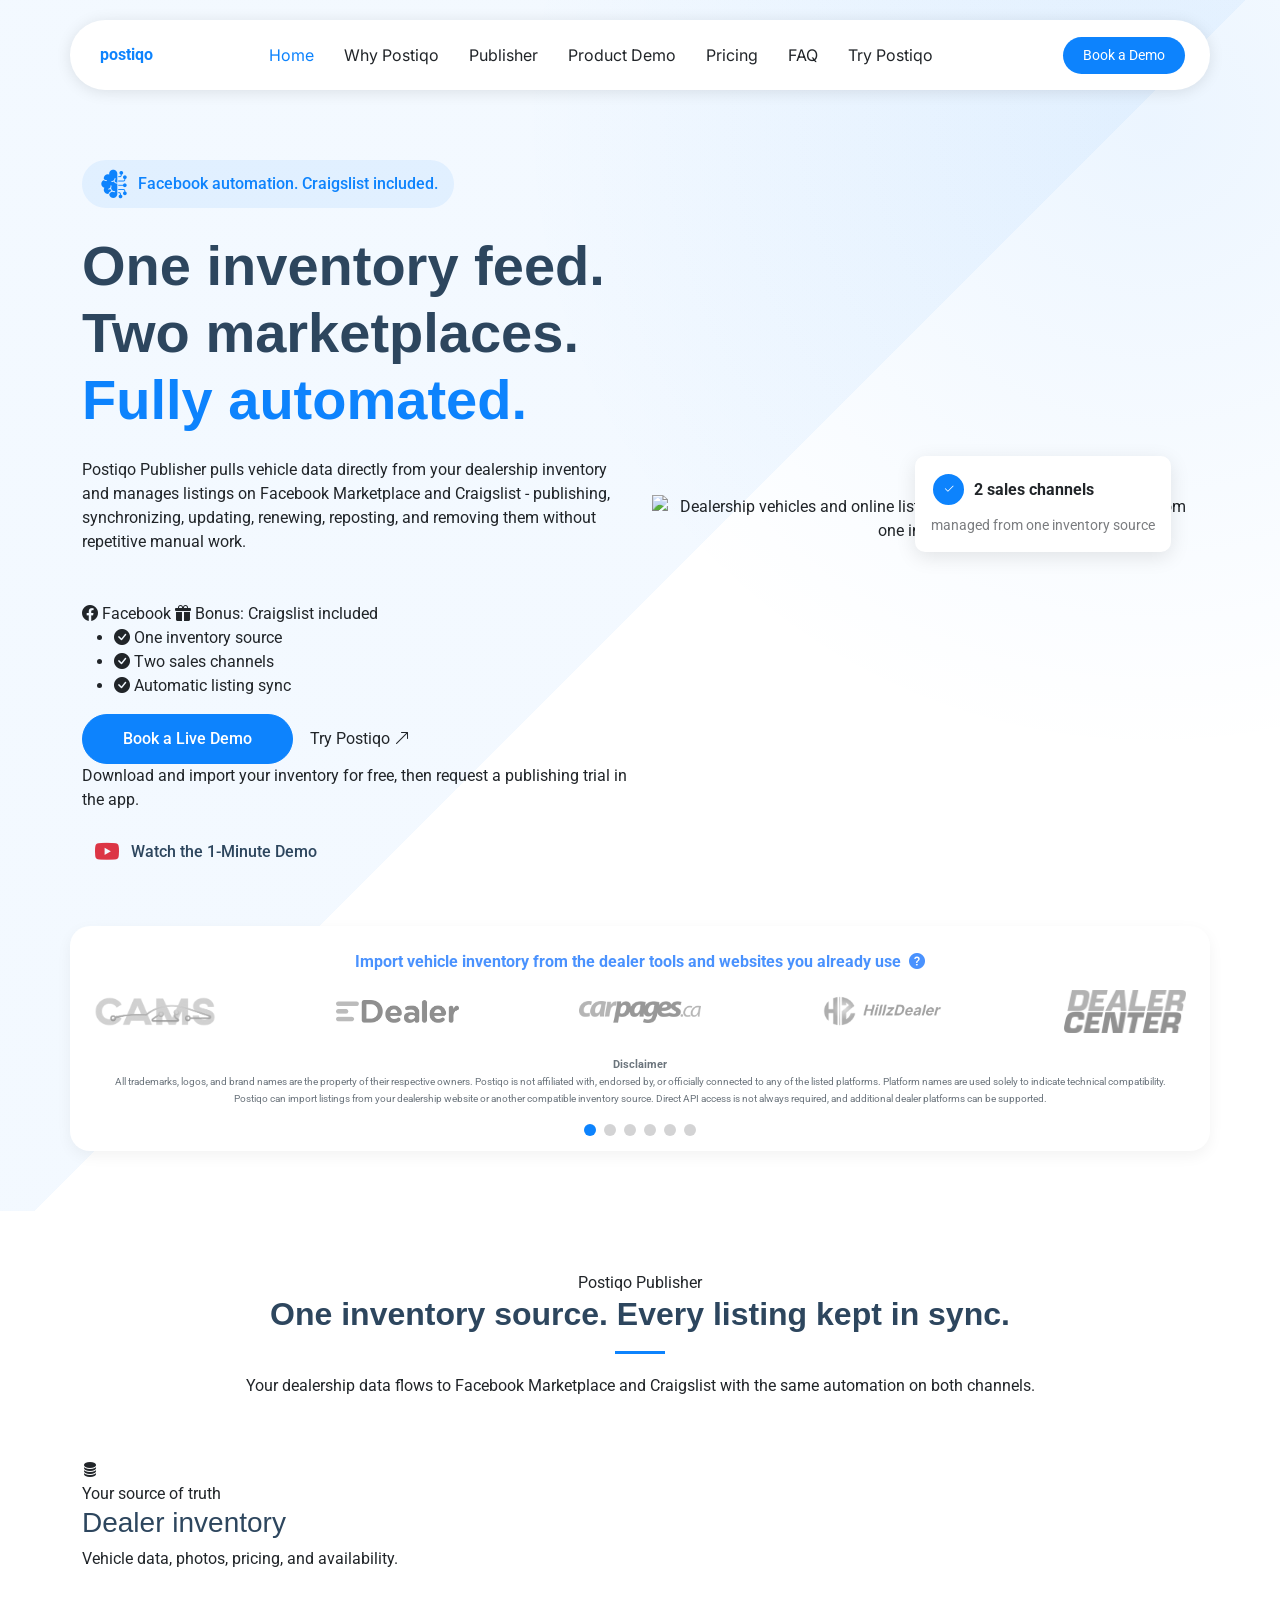
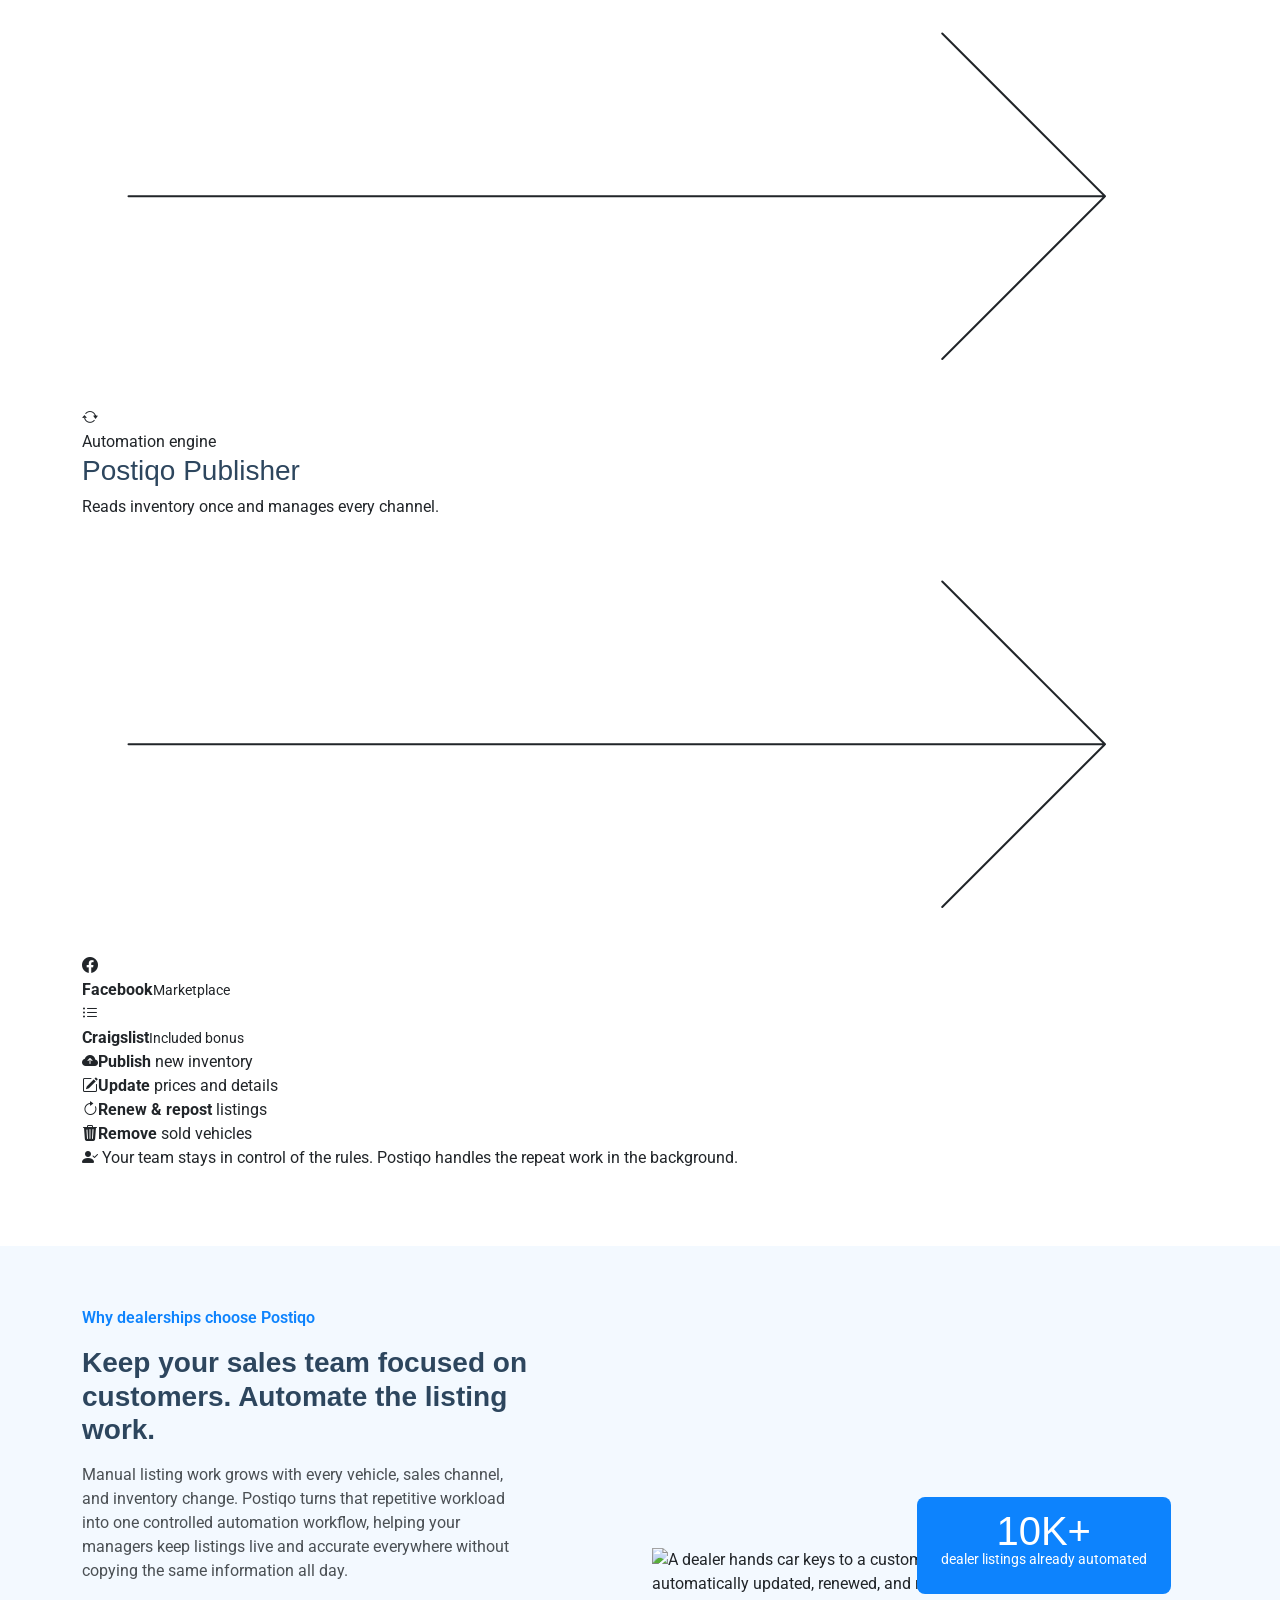
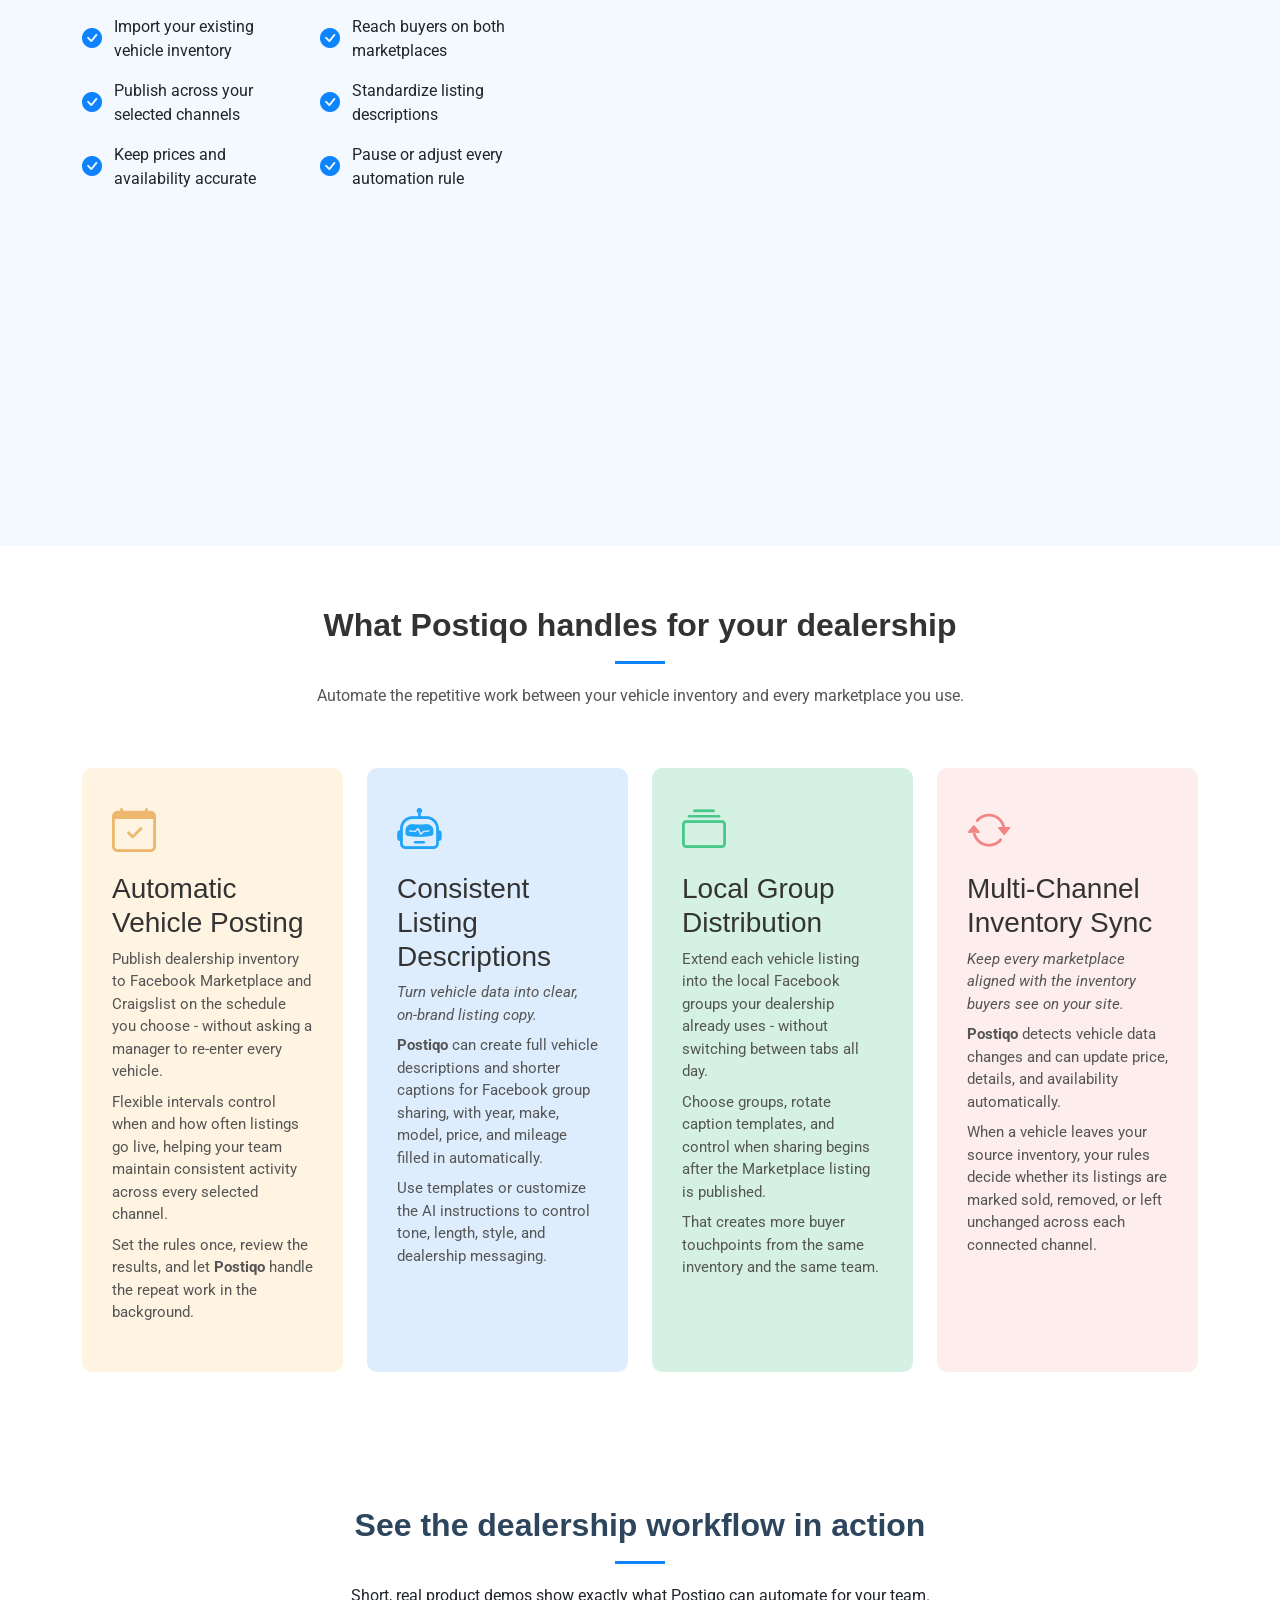
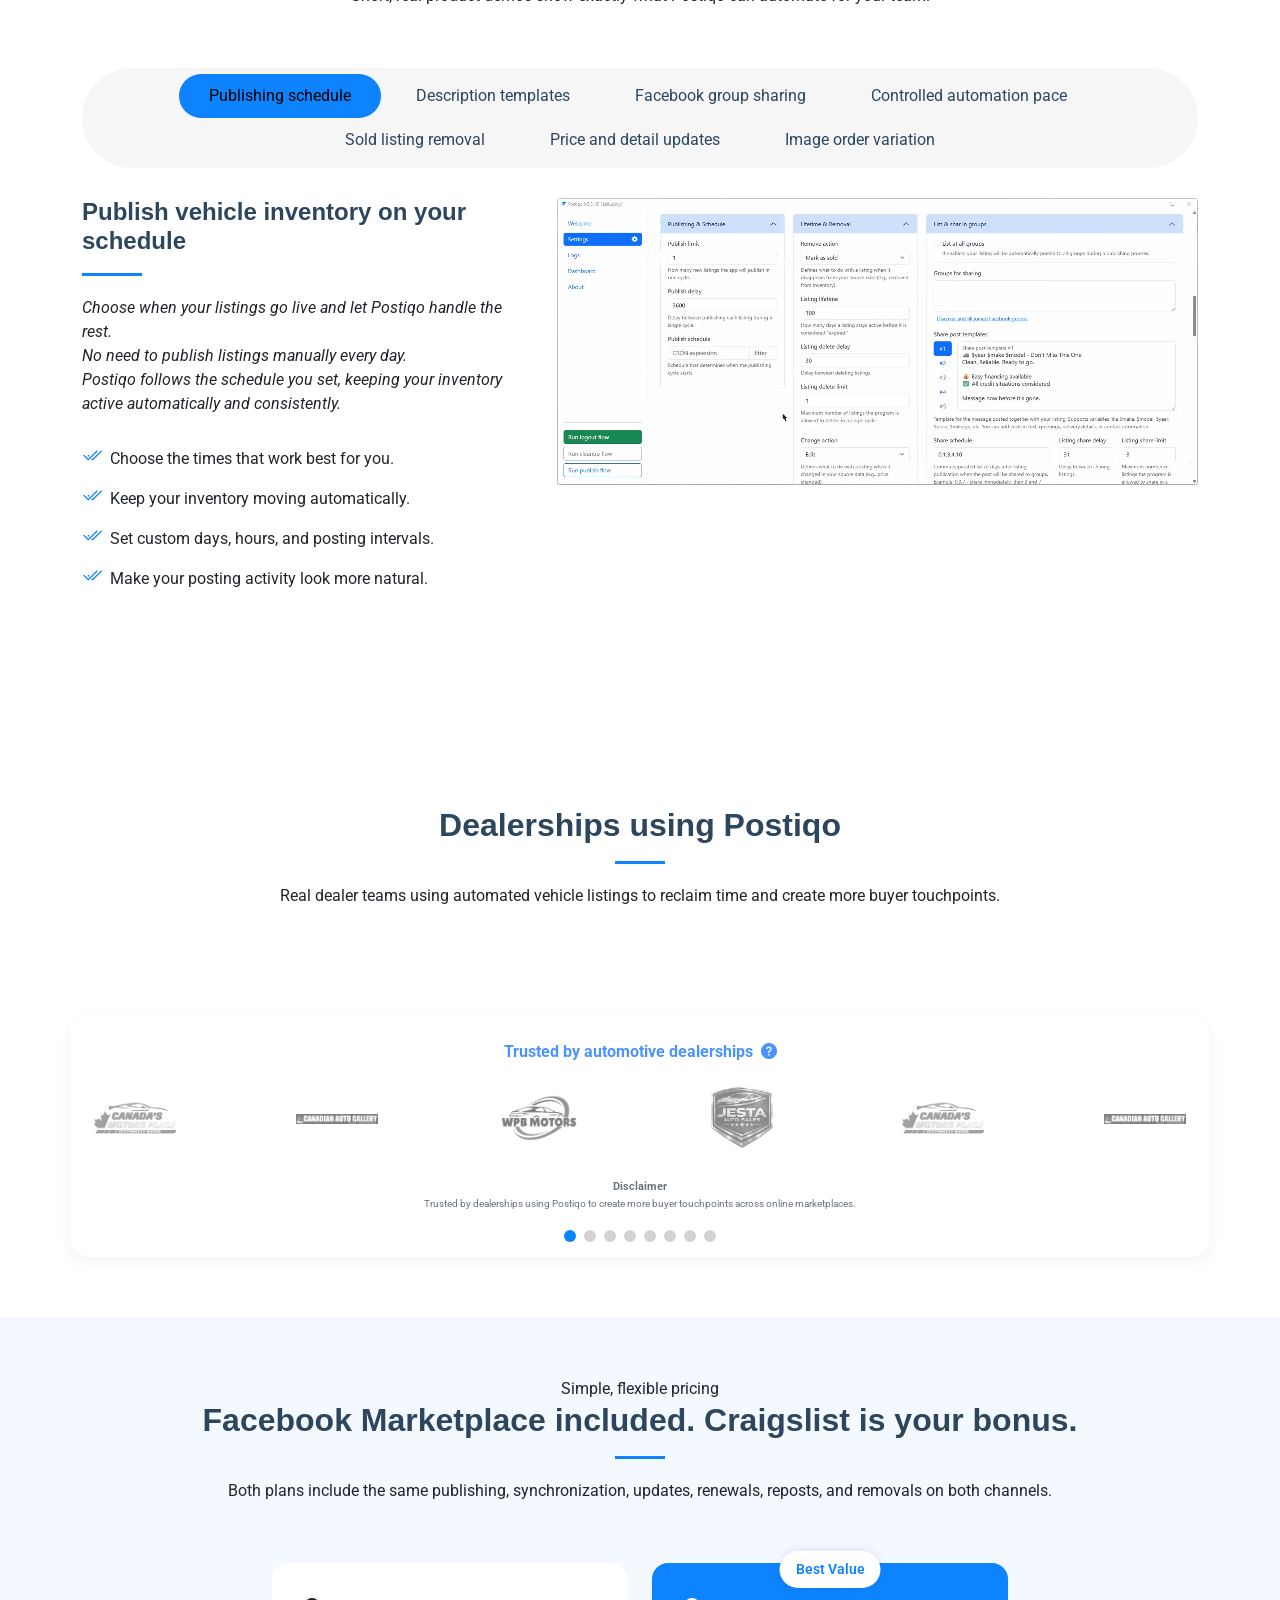
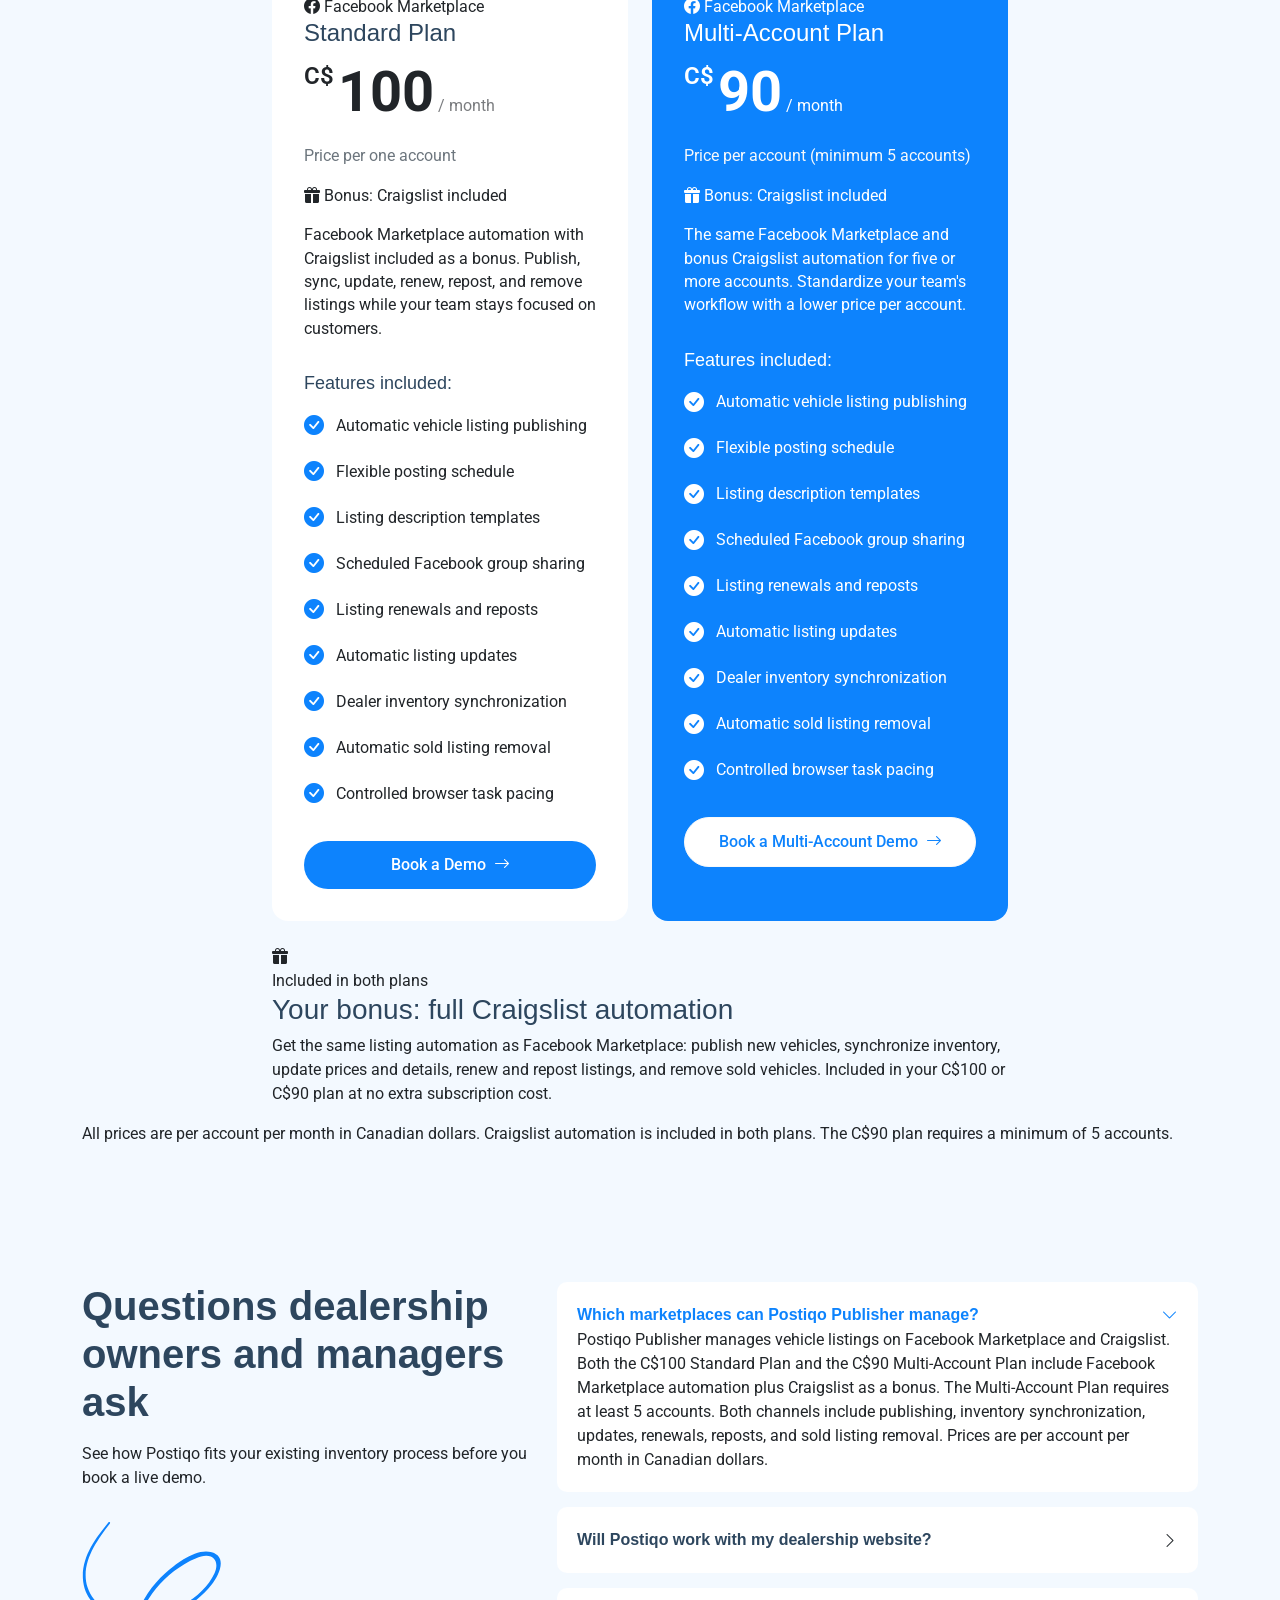
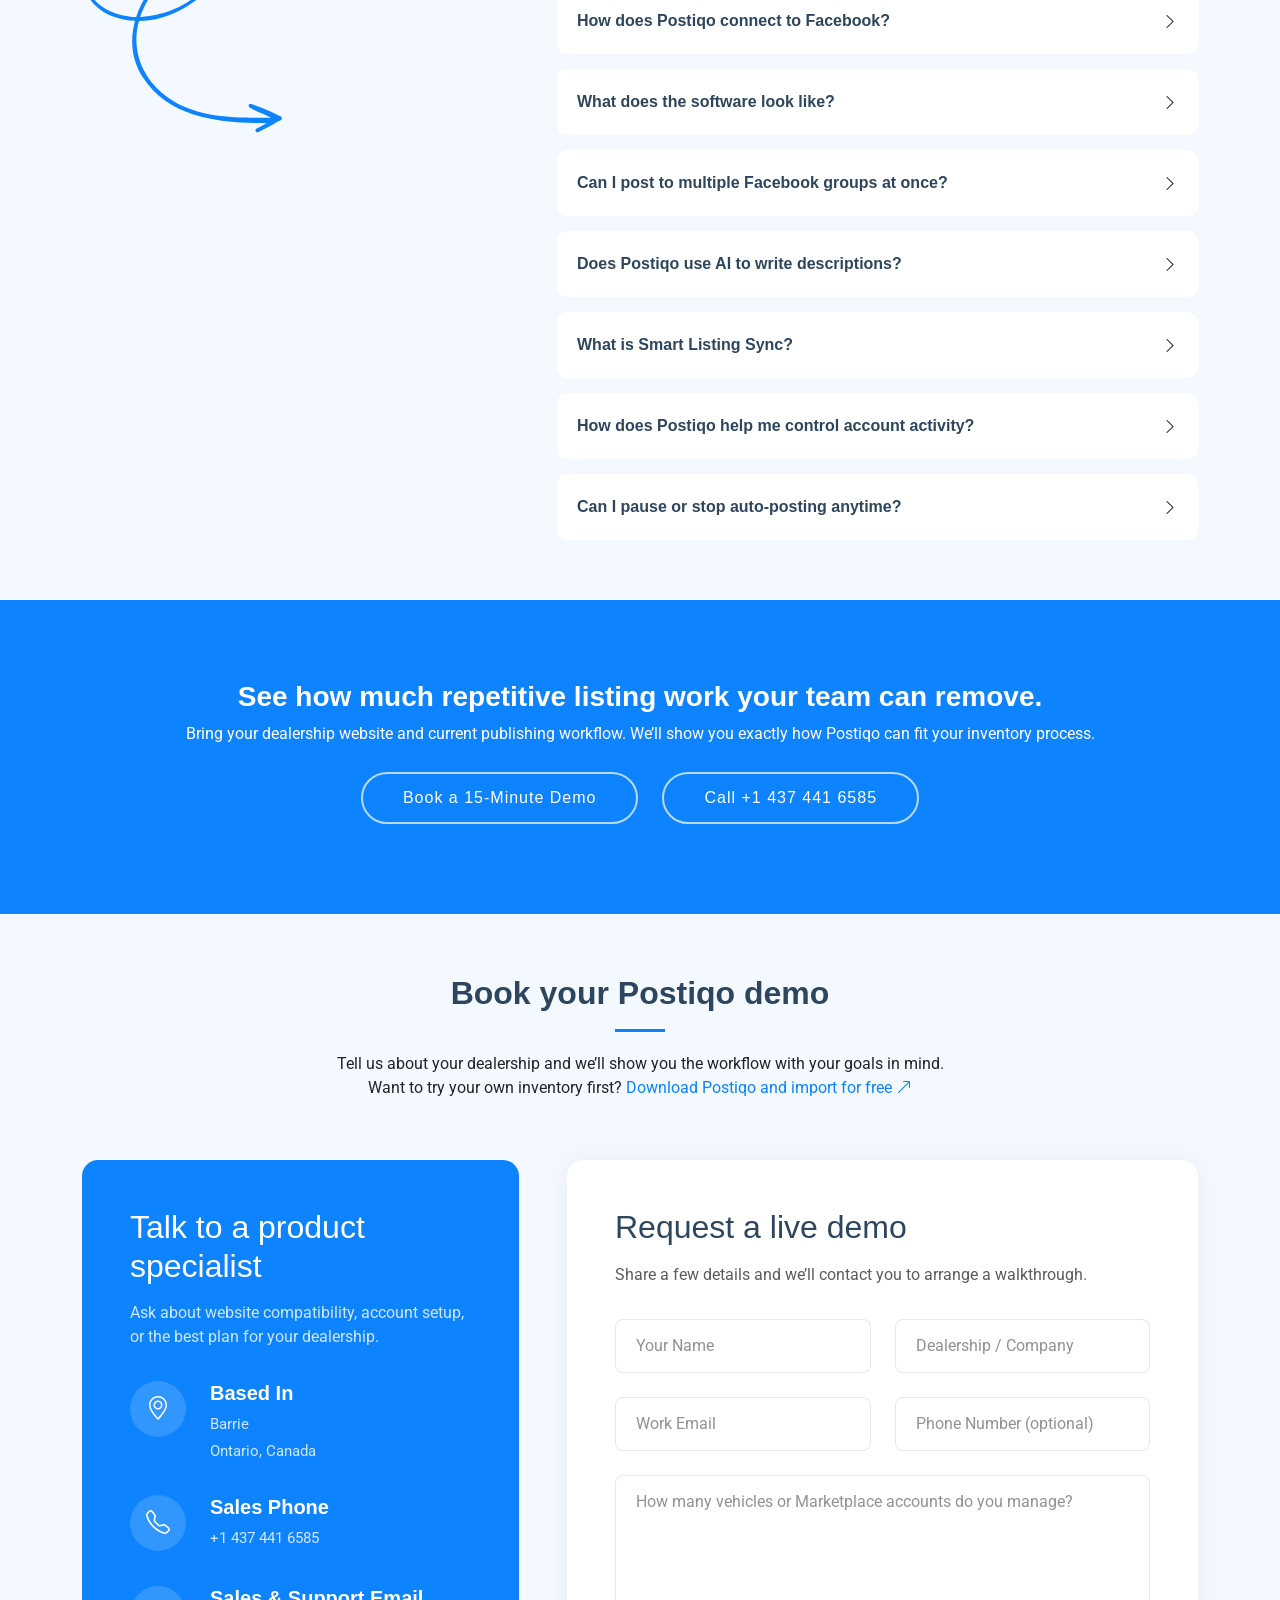
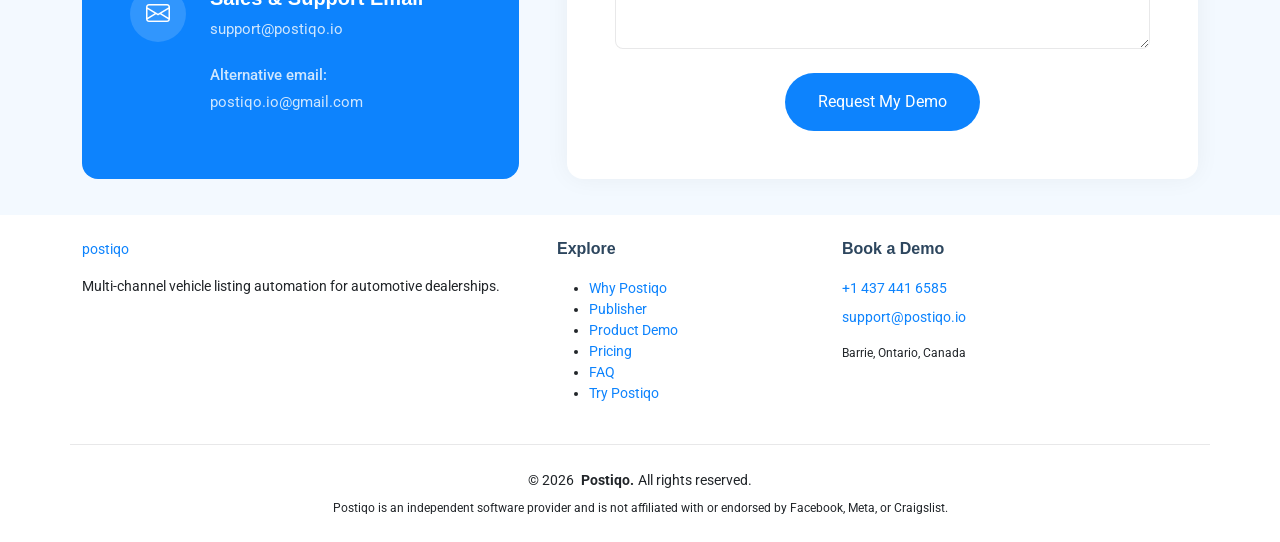
==== commit b6b2a092: "Guide customers through free inventory import and in-app trial requests Update Try, Download, and ho" ====
--- a/index.html
+++ b/index.html
@@ -1,23 +1,218 @@
 <!DOCTYPE html>
-<html lang="en" xmlns="http://www.w3.org/1999/html">
+<html lang="en-CA">
 
 <head>
     <meta charset="utf-8">
     <meta content="width=device-width, initial-scale=1.0" name="viewport">
-    <title>postiqo - smart autoposter for your listings.</title>
-    <meta content="" name="description">
-    <meta content="" name="keywords">
-
-    <!-- Favicons -->
-    <link href="assets/img/favicon.ico" rel="icon">
-    <!-- https://www.flaticon.com/free-icon/send_18855361?term=publisher&page=1&position=25&origin=search&related_id=18855361 | color #0d83fd -->
-    <link href="assets/img/apple-touch-icon.png" rel="apple-touch-icon">
+    <title>Multi-Channel Vehicle Listing Automation for Car Dealers | Postiqo</title>
+    <meta content="Automate vehicle listings on Facebook Marketplace with bonus Craigslist automation included. Publish, sync, update, repost, and remove dealer inventory with Postiqo."
+          name="description">
+    <meta content="vehicle listing automation, multi-channel car dealer publisher, Facebook Marketplace automation, Craigslist dealer posting, automotive inventory software"
+          name="keywords">
+    <meta content="Postiqo" name="author">
+    <meta content="Postiqo" name="application-name">
+    <meta content="#0d83fd" name="theme-color">
+    <meta content="index, follow, max-image-preview:large, max-snippet:-1, max-video-preview:-1" name="robots">
+
+    <link href="https://postiqo.io/" rel="canonical">
+    <link href="https://postiqo.io/" hreflang="en-CA" rel="alternate">
+    <link href="https://postiqo.io/" hreflang="x-default" rel="alternate">
+
+    <meta content="website" property="og:type">
+    <meta content="https://postiqo.io/" property="og:url">
+    <meta content="Postiqo" property="og:site_name">
+    <meta content="en_CA" property="og:locale">
+    <meta content="Facebook Marketplace Automation + Bonus Craigslist | Postiqo" property="og:title">
+    <meta content="One inventory source. Facebook Marketplace and bonus Craigslist automation included in both plans: publishing, sync, updates, renewals, reposts, and removals."
+          property="og:description">
+    <meta content="https://postiqo.io/public/og.png?v=2" property="og:image">
+    <meta content="image/png" property="og:image:type">
+    <meta content="1200" property="og:image:width">
+    <meta content="630" property="og:image:height">
+    <meta content="Postiqo multi-channel vehicle listing automation for automotive dealerships" property="og:image:alt">
+
+    <meta content="summary_large_image" name="twitter:card">
+    <meta content="Multi-Channel Vehicle Listing Automation for Dealers | Postiqo" name="twitter:title">
+    <meta content="Publish and synchronize dealer inventory on Facebook Marketplace with Craigslist included as a bonus in both plans."
+          name="twitter:description">
+    <meta content="https://postiqo.io/public/og.png?v=2" name="twitter:image">
+    <meta content="Postiqo multi-channel vehicle listing automation for automotive dealerships" name="twitter:image:alt">
+
+    <!-- Postiqo icons -->
+    <!-- Source: https://www.flaticon.com/free-icon/send_18855361 | color #0d83fd -->
+    <link href="/favicon.ico" rel="icon">
+    <link href="/favicon-96x96.png" rel="icon" sizes="96x96" type="image/png">
+    <link href="/favicon-48x48.png" rel="icon" sizes="48x48" type="image/png">
+    <link href="/favicon-32x32.png" rel="icon" sizes="32x32" type="image/png">
+    <link href="/favicon-16x16.png" rel="icon" sizes="16x16" type="image/png">
+    <link href="/apple-touch-icon.png" rel="apple-touch-icon" sizes="180x180">
+    <link href="/site.webmanifest" rel="manifest">
 
     <!-- Fonts -->
     <link href="https://fonts.googleapis.com" rel="preconnect">
     <link crossorigin href="https://fonts.gstatic.com" rel="preconnect">
-    <link href="https://fonts.googleapis.com/css2?family=Roboto:ital,wght@0,100;0,300;0,400;0,500;0,700;0,900;1,100;1,300;1,400;1,500;1,700;1,900&family=Inter:wght@100;200;300;400;500;600;700;800;900&family=Nunito:ital,wght@0,200;0,300;0,400;0,500;0,600;0,700;0,800;0,900;1,200;1,300;1,400;1,500;1,600;1,700;1,800;1,900&display=swap"
+    <link href="https://fonts.googleapis.com/css2?family=Roboto:ital,wght@0,400;0,500;0,700;1,400;1,500&family=Inter:wght@400;500;600;700&display=swap"
           rel="stylesheet">
+
+    <script type="application/ld+json">
+        {
+            "@context": "https://schema.org",
+            "@graph": [
+                {
+                    "@type": "WebSite",
+                    "@id": "https://postiqo.io/#website",
+                    "url": "https://postiqo.io/",
+                    "name": "Postiqo",
+                    "description": "Multi-channel vehicle listing automation for automotive dealerships.",
+                    "inLanguage": "en-CA",
+                    "publisher": {
+                        "@id": "https://postiqo.io/#organization"
+                    }
+                },
+                {
+                    "@type": "Organization",
+                    "@id": "https://postiqo.io/#organization",
+                    "name": "Postiqo",
+                    "url": "https://postiqo.io/",
+                    "logo": {
+                        "@type": "ImageObject",
+                        "url": "https://postiqo.io/postiqo-icon-512.png",
+                        "width": 512,
+                        "height": 512
+                    },
+                    "email": "support@postiqo.io",
+                    "telephone": "+1-437-441-6585",
+                    "address": {
+                        "@type": "PostalAddress",
+                        "addressLocality": "Barrie",
+                        "addressRegion": "Ontario",
+                        "addressCountry": "CA"
+                    },
+                    "contactPoint": {
+                        "@type": "ContactPoint",
+                        "contactType": "sales and support",
+                        "telephone": "+1-437-441-6585",
+                        "email": "support@postiqo.io",
+                        "availableLanguage": "English"
+                    }
+                },
+                {
+                    "@type": "Product",
+                    "@id": "https://postiqo.io/#product",
+                    "name": "Postiqo Publisher",
+                    "url": "https://postiqo.io/",
+                    "image": "https://postiqo.io/public/og.png?v=2",
+                    "description": "Software that helps automotive dealerships publish, synchronize, update, renew, repost, and remove vehicle listings on Facebook Marketplace and Craigslist. Craigslist automation is included as a bonus in both plans.",
+                    "category": "Automotive dealership software",
+                    "brand": {
+                        "@id": "https://postiqo.io/#organization"
+                    },
+                    "offers": [
+                        {
+                            "@type": "Offer",
+                            "name": "Standard Plan",
+                            "description": "Facebook Marketplace automation with bonus Craigslist automation included. C$100 per account per month, with publishing, synchronization, updates, renewals, reposts, and removals on both channels.",
+                            "url": "https://postiqo.io/#pricing",
+                            "price": "100.00",
+                            "priceCurrency": "CAD",
+                            "availability": "https://schema.org/InStock"
+                        },
+                        {
+                            "@type": "Offer",
+                            "name": "Multi-Account Plan",
+                            "description": "Facebook Marketplace automation with bonus Craigslist automation included. C$90 per account per month for a minimum of 5 accounts, with publishing, synchronization, updates, renewals, reposts, and removals on both channels.",
+                            "url": "https://postiqo.io/#pricing",
+                            "price": "90.00",
+                            "priceCurrency": "CAD",
+                            "availability": "https://schema.org/InStock"
+                        }
+                    ]
+                }
+            ]
+        }
+    </script>
+
+    <script type="application/ld+json">
+        {
+            "@context": "https://schema.org",
+            "@type": "FAQPage",
+            "@id": "https://postiqo.io/#faq-schema",
+            "mainEntity": [
+                {
+                    "@type": "Question",
+                    "name": "Which marketplaces can Postiqo Publisher manage?",
+                    "acceptedAnswer": {
+                        "@type": "Answer",
+                        "text": "Postiqo Publisher manages vehicle listings on Facebook Marketplace and Craigslist. Both the C$100 Standard Plan and the C$90 Multi-Account Plan include Facebook Marketplace automation plus Craigslist as a bonus. The Multi-Account Plan requires at least 5 accounts. Both channels include publishing, inventory synchronization, updates, renewals, reposts, and sold listing removal. Prices are per account per month in Canadian dollars."
+                    }
+                },
+                {
+                    "@type": "Question",
+                    "name": "Will Postiqo work with my dealership website?",
+                    "acceptedAnswer": {
+                        "@type": "Answer",
+                        "text": "In most cases, yes. Postiqo can import vehicle inventory from public dealer websites built on popular platforms as well as many custom systems. A direct API integration is not required. Contact Postiqo with your website address to confirm compatibility."
+                    }
+                },
+                {
+                    "@type": "Question",
+                    "name": "How does Postiqo connect to Facebook?",
+                    "acceptedAnswer": {
+                        "@type": "Answer",
+                        "text": "Postiqo works through your existing browser profile, so you sign in to Facebook directly instead of giving Postiqo a Facebook password or API key. Your settings control which posting, updating, sharing, and removal actions can run."
+                    }
+                },
+                {
+                    "@type": "Question",
+                    "name": "What does the software look like?",
+                    "acceptedAnswer": {
+                        "@type": "Answer",
+                        "text": "The Postiqo website includes screenshots of the main interface, general settings, activity logs, listing controls, inventory data, scheduling, vehicle image settings, and AI description settings."
+                    }
+                },
+                {
+                    "@type": "Question",
+                    "name": "Can I post to multiple Facebook groups at once?",
+                    "acceptedAnswer": {
+                        "@type": "Answer",
+                        "text": "Yes. Add the local Facebook groups your dealership uses, choose when sharing begins, and rotate caption templates. Postiqo then handles the repeat sharing workflow according to your settings."
+                    }
+                },
+                {
+                    "@type": "Question",
+                    "name": "Does Postiqo use AI to write descriptions?",
+                    "acceptedAnswer": {
+                        "@type": "Answer",
+                        "text": "Yes. Postiqo can generate full vehicle descriptions and shorter group captions using your inventory data. You can customize the instructions to control tone, length, language, and dealership style, or use your own reusable templates."
+                    }
+                },
+                {
+                    "@type": "Question",
+                    "name": "What is Smart Listing Sync?",
+                    "acceptedAnswer": {
+                        "@type": "Answer",
+                        "text": "Smart Listing Sync checks your source inventory for price, detail, and availability changes. Your rules determine when Postiqo updates a listing and what happens when a vehicle is sold or removed from your dealership website."
+                    }
+                },
+                {
+                    "@type": "Question",
+                    "name": "How does Postiqo help me control account activity?",
+                    "acceptedAnswer": {
+                        "@type": "Answer",
+                        "text": "Postiqo runs in your browser session and gives you controls for schedules, task frequency, and per-cycle limits. No automation can guarantee how a third-party platform will respond, so dealerships should use reasonable settings and follow applicable Facebook terms and policies."
+                    }
+                },
+                {
+                    "@type": "Question",
+                    "name": "Can I pause or stop auto-posting anytime?",
+                    "acceptedAnswer": {
+                        "@type": "Answer",
+                        "text": "Yes. Disable the scheduler, pause an account, or turn off selected actions at any time. Postiqo stops new automated tasks while preserving your configuration for when you are ready to resume."
+                    }
+                }
+            ]
+        }
+    </script>
 
     <!-- Vendor CSS Files -->
     <link href="assets/vendor/bootstrap/css/bootstrap.min.css" rel="stylesheet">
@@ -27,7 +222,7 @@
     <link href="assets/vendor/swiper/swiper-bundle.min.css" rel="stylesheet">
 
     <!-- Main CSS File -->
-    <link href="assets/css/main.css" rel="stylesheet">
+    <link href="assets/css/main.css?v=1.0.4" rel="stylesheet">
 
 </head>
 
@@ -39,23 +234,23 @@
         <a class="logo d-flex align-items-center me-auto me-xl-0" href="index.html">
             <!-- Uncomment the line below if you also wish to use an image logo -->
             <!-- <img src="assets/img/favicon.ico" alt=""> -->
-            <h1 class="sitename fw-bold">postiqo</h1>
+            <span class="sitename fw-bold">postiqo</span>
         </a>
 
         <nav class="navmenu" id="navmenu">
             <ul>
                 <li><a class="active" href="#hero">Home</a></li>
-                <li><a href="#about">About</a></li>
-                <li><a href="#features-cards">Features</a></li>
-                <li><a href="#features">Demo</a></li>
+                <li><a href="#about">Why Postiqo</a></li>
+                <li><a href="#publisher">Publisher</a></li>
+                <li><a href="#features">Product Demo</a></li>
                 <li><a href="#pricing">Pricing</a></li>
                 <li><a href="#faq">FAQ</a></li>
-                <li><a href="#contact">Contact</a></li>
+                <li><a href="/try/">Try Postiqo</a></li>
             </ul>
             <i class="mobile-nav-toggle d-xl-none bi bi-list"></i>
         </nav>
 
-        <a class="btn-getstarted" href="index.html#about">Get Started</a>
+        <a class="btn-getstarted" href="#contact">Book a Demo</a>
 
     </div>
 </header>
@@ -72,31 +267,47 @@
                     <div class="hero-content" data-aos="fade-up" data-aos-delay="200">
                         <div class="company-badge mb-4">
                             <!--<i class="bi bi-robot me-2"></i>-->
-                            <img alt="Bootstrap" class="me-2" height="32" src="assets/img/artificial.png" width="32">
-                            Smart posting AI assistant
+                            <img alt="" class="me-2" height="32" src="assets/img/artificial.png" width="32">
+                            Facebook automation. Craigslist included.
                         </div>
 
                         <h1 class="mb-4">
-                            Post smarter. <br>
-                            Sell faster. <br>
-                            <span class="accent-text">Smart autoposter for your listings.</span>
+                            One inventory feed.<br>
+                            Two marketplaces.<br>
+                            <span class="accent-text">Fully automated.</span>
                         </h1>
 
                         <p class="mb-4 mb-md-5">
-                            Automate your marketplace listings with AI.
-                            Postiqo helps sellers publish and manage their posts effortlessly.
+                            Postiqo Publisher pulls vehicle data directly from your dealership inventory and manages
+                            listings on Facebook Marketplace and Craigslist - publishing, synchronizing, updating,
+                            renewing, reposting, and removing them without repetitive manual work.
                         </p>
 
+                        <div class="hero-channels" aria-label="Supported publishing channels">
+                            <span><i class="bi bi-facebook"></i> Facebook</span>
+                            <span><i class="bi bi-gift-fill"></i> Bonus: Craigslist included</span>
+                        </div>
+
+                        <ul class="hero-benefits" aria-label="Key dealership benefits">
+                            <li><i class="bi bi-check-circle-fill"></i> One inventory source</li>
+                            <li><i class="bi bi-check-circle-fill"></i> Two sales channels</li>
+                            <li><i class="bi bi-check-circle-fill"></i> Automatic listing sync</li>
+                        </ul>
+
                         <div class="hero-buttons">
-                            <a class="btn btn-primary me-0 me-sm-2 mx-1" href="#about">Get Started</a>
-                            <a class="btn btn-link mt-2 mt-sm-0 glightbox"
+                            <a class="btn btn-primary" href="#contact">Book a Live Demo</a>
+                            <a class="btn btn-try" href="/try/">Try Postiqo <i class="bi bi-arrow-up-right" aria-hidden="true"></i></a>
+                        </div>
+                        <p class="hero-trial-note">Download and import your inventory for free, then request a publishing trial in the app.</p>
+                        <div class="hero-watch-demo">
+                            <a class="btn btn-link glightbox"
                                data-bs-custom-class="custom-tooltip"
                                data-bs-placement="top"
                                data-bs-title="Postiqo Demo: Publish a Marketplace Listing in 1 Minute"
                                data-bs-toggle="tooltip"
                                href="https://youtu.be/bZAGRH6ggm8">
                                 <i class="bi bi-youtube me-2 text-danger"></i>
-                                Play Video
+                                Watch the 1-Minute Demo
                             </a>
                         </div>
                     </div>
@@ -104,69 +315,619 @@
 
                 <div class="col-lg-6">
                     <div class="hero-image" data-aos="zoom-out" data-aos-delay="300">
-                        <img alt="Hero Image" class="img-fluid" src="assets/img/undraw_team-collaboration_phnf.svg">
+                        <img alt="Dealership vehicles and online listings automatically synchronized from one inventory"
+                             class="img-fluid dealer-illustration" decoding="async" fetchpriority="high"
+                             height="1024" src="assets/img/publisher-multichannel.webp"
+                             srcset="assets/img/publisher-multichannel-768.webp 768w, assets/img/publisher-multichannel.webp 1536w"
+                             sizes="(min-width: 1400px) 636px, (min-width: 1200px) 546px, (min-width: 992px) 456px, (min-width: 768px) 696px, (min-width: 576px) 516px, calc(100vw - 24px)"
+                             width="1536">
 
                         <div class="customers-badge">
                             <div class="customer-avatars">
-                                <img alt="Customer 1" class="avatar" src="assets/img/avatar-1.webp">
-                                <img alt="Customer 2" class="avatar" src="assets/img/avatar-2.webp">
-                                <img alt="Customer 3" class="avatar" src="assets/img/avatar-3.webp">
-                                <img alt="Customer 4" class="avatar" src="assets/img/avatar-4.webp">
-                                <img alt="Customer 5" class="avatar" src="assets/img/avatar-5.webp">
-                                <span class="avatar more">12+</span>
-                            </div>
-                            <p class="mb-0 mt-2">Trusted by smart marketplace sellers</p>
+                                <span class="avatar more"><i class="bi bi-check2"></i></span>
+                                <strong class="ms-2">2 sales channels</strong>
+                            </div>
+                            <p class="mb-0 mt-2">managed from one inventory source</p>
                         </div>
                     </div>
                 </div>
             </div>
 
-            <div class="row stats-row gy-4 mt-5 d-none" data-aos="fade-up" data-aos-delay="500">
-                <div class="col-lg-3 col-md-6">
-                    <div class="stat-item">
-                        <div class="stat-icon">
-                            <i class="bi bi-trophy"></i>
-                        </div>
-                        <div class="stat-content">
-                            <h4>3x Won Awards</h4>
-                            <p class="mb-0">Vestibulum ante ipsum</p>
-                        </div>
-                    </div>
-                </div>
-                <div class="col-lg-3 col-md-6">
-                    <div class="stat-item">
-                        <div class="stat-icon">
-                            <i class="bi bi-briefcase"></i>
-                        </div>
-                        <div class="stat-content">
-                            <h4>6.5k Faucibus</h4>
-                            <p class="mb-0">Nullam quis ante</p>
-                        </div>
-                    </div>
-                </div>
-                <div class="col-lg-3 col-md-6">
-                    <div class="stat-item">
-                        <div class="stat-icon">
-                            <i class="bi bi-graph-up"></i>
-                        </div>
-                        <div class="stat-content">
-                            <h4>80k Mauris</h4>
-                            <p class="mb-0">Etiam sit amet orci</p>
-                        </div>
-                    </div>
-                </div>
-                <div class="col-lg-3 col-md-6">
-                    <div class="stat-item">
-                        <div class="stat-icon">
-                            <i class="bi bi-award"></i>
-                        </div>
-                        <div class="stat-content">
-                            <h4>6x Phasellus</h4>
-                            <p class="mb-0">Vestibulum ante ipsum</p>
-                        </div>
-                    </div>
+            <div class="row partners partners-row gy-4 mt-5">
+                <div class="swiper init-swiper">
+                    <script class="swiper-config" type="application/json">
+                        {
+                            "loop": true,
+                            "speed": 600,
+                            "autoplay": {
+                                "delay": 5000
+                            },
+                            "slidesPerView": "auto",
+                            "pagination": {
+                                "el": ".swiper-pagination",
+                                "type": "bullets",
+                                "clickable": true
+                            },
+                            "breakpoints": {
+                                "320": {
+                                    "slidesPerView": 2,
+                                    "spaceBetween": 40
+                                },
+                                "480": {
+                                    "slidesPerView": 3,
+                                    "spaceBetween": 60
+                                },
+                                "640": {
+                                    "slidesPerView": 4,
+                                    "spaceBetween": 80
+                                },
+                                "992": {
+                                    "slidesPerView": 5,
+                                    "spaceBetween": 120
+                                }
+                            }
+                        }
+                    </script>
+                    <p class="text-primary text-center fw-bold text-opacity-75">
+                        Import vehicle inventory from the dealer tools and websites you already use
+                        <i class="bi bi-question-circle-fill ms-1"
+                           data-bs-html="true"
+                           data-bs-title="Postiqo also works with many custom and in-house dealership websites. Ask us to confirm your inventory source."
+                           data-bs-toggle="tooltip"></i>
+                    </p>
+                    <div class="swiper-wrapper align-items-center">
+                        <div class="swiper-slide"><img alt="CAMS dealer platform logo" class="img-fluid" loading="lazy"
+                                                       src="assets/img/partners/cams-logo.png"></div>
+                        <div class="swiper-slide"><img alt="eDealer platform logo" class="img-fluid" loading="lazy"
+                                                       src="assets/img/partners/edealer-logo.png">
+                        </div>
+                        <div class="swiper-slide"><img alt="Carpages dealer platform logo" class="img-fluid" loading="lazy"
+                                                       src="assets/img/partners/carpages-logo.png">
+                        </div>
+                        <div class="swiper-slide"><img alt="Hillz Dealer platform logo" class="img-fluid" loading="lazy"
+                                                       src="assets/img/partners/hillzdealer-logo.png">
+                        </div>
+                        <div class="swiper-slide"><img alt="DealerCenter platform logo" class="img-fluid" loading="lazy"
+                                                       src="assets/img/partners/dealercenter-logo.png">
+                        </div>
+                        <div class="swiper-slide"><img alt="Zop Dealer platform logo" class="img-fluid" loading="lazy"
+                                                       src="assets/img/partners/zopdealer-logo.png">
+                        </div>
+                    </div>
+                    <p class="disclaimer text-secondary text-center mt-4">
+                        <strong>Disclaimer</strong><br>
+                        <small>
+                            All trademarks, logos, and brand names are the property of their respective owners.
+                            Postiqo is not affiliated with, endorsed by, or officially connected to any of the listed
+                            platforms.
+                            Platform names are used solely to indicate technical compatibility.
+                        </small><br>
+                        <small>
+                            Postiqo can import listings from your dealership website or another compatible inventory
+                            source. Direct API access is not always required, and additional dealer platforms can be supported.
+                        </small>
+                    </p>
+                    <div class="swiper-pagination"></div>
                 </div>
             </div>
+
+        </div>
+
+    </section><!-- /Hero Section-->
+
+    <!-- Publisher Network Section -->
+    <section class="publisher-network section" id="publisher">
+        <div class="container section-title" data-aos="fade-up">
+            <span class="section-eyebrow">Postiqo Publisher</span>
+            <h2>One inventory source. Every listing kept in sync.</h2>
+            <p>Your dealership data flows to Facebook Marketplace and Craigslist with the same automation on both channels.</p>
+        </div>
+
+        <div class="container" data-aos="fade-up" data-aos-delay="100">
+            <div class="publisher-flow" aria-label="Vehicle inventory publishing workflow">
+                <div class="flow-card flow-source">
+                    <div class="flow-icon"><i class="bi bi-database-fill"></i></div>
+                    <div>
+                        <span class="flow-label">Your source of truth</span>
+                        <h3>Dealer inventory</h3>
+                        <p>Vehicle data, photos, pricing, and availability.</p>
+                    </div>
+                </div>
+
+                <div class="flow-connector" aria-hidden="true">
+                    <svg fill="none" focusable="false" stroke="currentColor" stroke-linecap="round"
+                         stroke-linejoin="round" viewBox="0 0 48 18">
+                        <path d="M2 9h42M37 2l7 7-7 7" stroke-width="2"
+                              vector-effect="non-scaling-stroke"></path>
+                    </svg>
+                </div>
+
+                <div class="flow-card flow-publisher">
+                    <div class="publisher-mark"><i class="bi bi-arrow-repeat"></i></div>
+                    <span class="flow-label">Automation engine</span>
+                    <h3>Postiqo Publisher</h3>
+                    <p>Reads inventory once and manages every channel.</p>
+                </div>
+
+                <div class="flow-connector" aria-hidden="true">
+                    <svg fill="none" focusable="false" stroke="currentColor" stroke-linecap="round"
+                         stroke-linejoin="round" viewBox="0 0 48 18">
+                        <path d="M2 9h42M37 2l7 7-7 7" stroke-width="2"
+                              vector-effect="non-scaling-stroke"></path>
+                    </svg>
+                </div>
+
+                <div class="channel-grid">
+                    <div class="channel-card facebook">
+                        <i class="bi bi-facebook"></i>
+                        <div><strong>Facebook</strong><small>Marketplace</small></div>
+                    </div>
+                    <div class="channel-card craigslist">
+                        <i class="bi bi-list-ul"></i>
+                        <div><strong>Craigslist</strong><small>Included bonus</small></div>
+                    </div>
+                </div>
+            </div>
+
+            <div class="automation-actions" aria-label="Automated listing actions">
+                <div><i class="bi bi-cloud-arrow-up-fill"></i><span><strong>Publish</strong> new inventory</span></div>
+                <div><i class="bi bi-pencil-square"></i><span><strong>Update</strong> prices and details</span></div>
+                <div><i class="bi bi-arrow-clockwise"></i><span><strong>Renew &amp; repost</strong> listings</span></div>
+                <div><i class="bi bi-trash3-fill"></i><span><strong>Remove</strong> sold vehicles</span></div>
+            </div>
+
+            <p class="publisher-note"><i class="bi bi-person-check-fill"></i> Your team stays in control of the rules. Postiqo handles the repeat work in the background.</p>
+        </div>
+    </section><!-- /Publisher Network Section -->
+
+    <!-- About Section -->
+    <section class="about section light-background min-vh-100" id="about">
+
+        <div class="container" data-aos="fade-up" data-aos-delay="100">
+
+            <div class="row gy-4 align-items-center justify-content-between">
+
+                <div class="col-xl-5" data-aos="fade-up" data-aos-delay="200">
+                    <span class="about-meta">Why dealerships choose Postiqo</span>
+                    <h2 class="about-title">Keep your sales team focused on customers. Automate the listing work.</h2>
+                    <p class="about-description">Manual listing work grows with every vehicle, sales channel, and
+                        inventory change. Postiqo turns that repetitive workload into one controlled automation
+                        workflow, helping your managers keep listings live and accurate everywhere without copying the
+                        same information all day.</p>
+                    <div class="row feature-list-wrapper">
+                        <div class="col-md-6">
+                            <ul class="feature-list">
+                                <li><i class="bi bi-check-circle-fill"></i> Import your existing vehicle inventory</li>
+                                <li><i class="bi bi-check-circle-fill"></i> Publish across your selected channels</li>
+                                <li><i class="bi bi-check-circle-fill"></i> Keep prices and availability accurate</li>
+                            </ul>
+                        </div>
+                        <div class="col-md-6">
+                            <ul class="feature-list">
+                                <li><i class="bi bi-check-circle-fill"></i> Reach buyers on both marketplaces</li>
+                                <li><i class="bi bi-check-circle-fill"></i> Standardize listing descriptions</li>
+                                <li><i class="bi bi-check-circle-fill"></i> Pause or adjust every automation rule</li>
+                            </ul>
+                        </div>
+                    </div>
+                    <!--
+                    <div class="info-wrapper">
+                        <div class="row gy-4">
+                            <div class="col-lg-5">
+                                <div class="profile d-flex align-items-center gap-3">
+                                    <img src="assets/img/avatar-1.webp" alt="CEO Profile" class="profile-image">
+                                    <div>
+                                        <h4 class="profile-name">Mario Smith</h4>
+                                        <p class="profile-position">CEO &amp; Founder</p>
+                                    </div>
+                                </div>
+                            </div>
+                            <div class="col-lg-7">
+                                <div class="contact-info d-flex align-items-center gap-2">
+                                    <i class="bi bi-telephone-fill"></i>
+                                    <div>
+                                        <p class="contact-label">Call us anytime</p>
+                                        <p class="contact-number">+123 456-789</p>
+                                    </div>
+                                </div>
+                            </div>
+                        </div>
+                    </div>
+                    -->
+                </div>
+
+                <div class="col-xl-6" data-aos="fade-up" data-aos-delay="300">
+                    <div class="image-wrapper">
+                        <div class="images position-relative" data-aos="zoom-out" data-aos-delay="400">
+                            <img alt="A dealer hands car keys to a customer while vehicle listings are automatically updated, renewed, and removed when sold"
+                                 class="img-fluid main-image" decoding="async" height="1024" loading="lazy"
+                                 src="assets/img/dealer-sales-automation.webp"
+                                 srcset="assets/img/dealer-sales-automation-768.webp 768w, assets/img/dealer-sales-automation.webp 1536w"
+                                 sizes="(min-width: 1400px) 636px, (min-width: 1200px) 546px, (min-width: 992px) 936px, (min-width: 768px) 696px, (min-width: 576px) 516px, calc(100vw - 24px)"
+                                 width="1536">
+                            <img alt="" class="img-fluid small-image rounded-4 d-none"
+                                 src="assets/img/undraw_artificial-intelligence_43qa.svg">
+                        </div>
+                        <div class="experience-badge floating">
+                            <h3>10K+</h3>
+                            <p>dealer listings already automated</p>
+                        </div>
+                    </div>
+                </div>
+            </div>
+
+        </div>
+
+    </section><!-- /About Section -->
+
+    <!-- Features Cards Section -->
+    <section class="features-cards section min-vh-100" id="features-cards">
+
+        <div class="container section-title" data-aos="fade-up">
+            <h2>What Postiqo handles for your dealership</h2>
+            <p>Automate the repetitive work between your vehicle inventory and every marketplace you use.</p>
+        </div>
+
+        <div class="container">
+
+            <div class="row gy-4">
+
+                <div class="col-xl-3 col-md-6" data-aos="zoom-in" data-aos-delay="100">
+                    <div class="feature-box orange">
+                        <i class="bi bi-calendar-check"></i>
+                        <h3>Automatic Vehicle Posting</h3>
+                        <p class="mb-2">Publish dealership inventory to Facebook Marketplace and Craigslist on the
+                            schedule you choose - without asking a manager to re-enter every vehicle.</p>
+                        <p class="mb-2">Flexible intervals control when and how often listings go live, helping your
+                            team maintain consistent activity across every selected channel.</p>
+                        <p class="mb-2">Set the rules once, review the results, and let <b>Postiqo</b> handle the repeat
+                            work in the background.</p>
+                    </div>
+                </div>
+
+                <div class="col-xl-3 col-md-6" data-aos="zoom-in" data-aos-delay="200">
+                    <div class="feature-box blue">
+                        <i class="bi bi-robot"></i>
+                        <h3>Consistent Listing Descriptions</h3>
+                        <p class="mb-2 fst-italic">Turn vehicle data into clear, on-brand listing copy.</p>
+                        <p class="mb-2"><b>Postiqo</b> can create full vehicle descriptions and shorter captions for
+                            Facebook group sharing, with year, make, model, price, and mileage filled in automatically.</p>
+                        <p class="mb-2">Use templates or customize the AI instructions to control tone, length, style,
+                            and dealership messaging.</p>
+                    </div>
+                </div>
+
+                <div class="col-xl-3 col-md-6" data-aos="zoom-in" data-aos-delay="300">
+                    <div class="feature-box green">
+                        <i class="bi bi-collection"></i>
+                        <h3>Local Group Distribution</h3>
+                        <p class="mb-2">Extend each vehicle listing into the local Facebook groups your dealership
+                            already uses - without switching between tabs all day.</p>
+                        <p class="mb-2">Choose groups, rotate caption templates, and control when sharing begins after
+                            the Marketplace listing is published.</p>
+                        <p class="mb-2">That creates more buyer touchpoints from the same inventory and the same team.</p>
+                    </div>
+                </div>
+
+                <div class="col-xl-3 col-md-6" data-aos="zoom-in" data-aos-delay="400">
+                    <div class="feature-box red">
+                        <i class="bi bi-arrow-repeat"></i>
+                        <h3>Multi-Channel Inventory Sync</h3>
+                        <p class="mb-2 fst-italic">Keep every marketplace aligned with the inventory buyers see on your site.</p>
+                        <p class="mb-2"><b>Postiqo</b> detects vehicle data changes and can update price, details, and
+                            availability automatically.</p>
+                        <p class="mb-2">When a vehicle leaves your source inventory, your rules decide whether its
+                            listings are marked sold, removed, or left unchanged across each connected channel.</p>
+                    </div>
+                </div>
+
+            </div>
+
+        </div>
+
+    </section><!-- /Features Cards Section -->
+
+    <!-- Demo Section -->
+    <section class="features section min-vh-100" id="features">
+
+        <div class="container section-title" data-aos="fade-up">
+            <h2>See the dealership workflow in action</h2>
+            <p>Short, real product demos show exactly what Postiqo can automate for your team.</p>
+        </div>
+
+        <div class="container">
+
+            <div class="d-flex justify-content-center">
+
+                <ul class="nav nav-tabs" data-aos="fade-up" data-aos-delay="100">
+                    <li class="nav-item">
+                        <a class="nav-link active show text-end" data-bs-target="#features-tab-1" data-bs-toggle="tab">
+                            <span class="tab-title">Publishing schedule</span>
+                        </a>
+                    </li>
+                    <li class="nav-item">
+                        <a class="nav-link" data-bs-target="#features-tab-2" data-bs-toggle="tab">
+                            <span class="tab-title">Description templates</span>
+                        </a>
+                    </li>
+                    <li class="nav-item">
+                        <a class="nav-link" data-bs-target="#features-tab-3" data-bs-toggle="tab">
+                            <span class="tab-title">Facebook group sharing</span>
+                        </a>
+                    </li>
+                    <li class="nav-item">
+                        <a class="nav-link" data-bs-target="#features-tab-4" data-bs-toggle="tab">
+                            <span class="tab-title">Controlled automation pace</span>
+                        </a>
+                    </li>
+                    <li class="nav-item">
+                        <a class="nav-link" data-bs-target="#features-tab-5" data-bs-toggle="tab">
+                            <span class="tab-title">Sold listing removal</span>
+                        </a>
+                    </li>
+                    <li class="nav-item">
+                        <a class="nav-link" data-bs-target="#features-tab-6" data-bs-toggle="tab">
+                            <span class="tab-title">Price and detail updates</span>
+                        </a>
+                    </li>
+                    <li class="nav-item">
+                        <a class="nav-link" data-bs-target="#features-tab-7" data-bs-toggle="tab">
+                            <span class="tab-title">Image order variation</span>
+                        </a>
+                    </li>
+                </ul>
+
+            </div>
+
+            <div class="tab-content" data-aos="fade-up" data-aos-delay="200">
+
+                <div class="tab-pane fade active show" id="features-tab-1">
+                    <div class="row">
+                        <div class="col-lg-5 order-2 order-lg-1 mt-3 mt-lg-0 d-flex flex-column justify-content-center">
+                            <h3 class="fs-4">Publish vehicle inventory on your schedule</h3>
+                            <p class="fst-italic">
+                                Choose when your listings go live and let Postiqo handle the rest.<br>
+                                No need to publish listings manually every day.<br>
+                                Postiqo follows the schedule you set, keeping your inventory active automatically and
+                                consistently.
+                            </p>
+                            <ul>
+                                <li><i class="bi bi-check2-all"></i>
+                                    <span>Choose the times that work best for you.</span>
+                                </li>
+                                <li><i class="bi bi-check2-all"></i>
+                                    <span>Keep your inventory moving automatically.</span>
+                                </li>
+                                <li><i class="bi bi-check2-all"></i>
+                                    <span>Set custom days, hours, and posting intervals.</span>
+                                </li>
+                                <li><i class="bi bi-check2-all"></i>
+                                    <span>Make your posting activity look more natural.</span>
+                                </li>
+                            </ul>
+                        </div>
+                        <div class="col-lg-7 order-1 order-lg-2 text-center">
+                            <video aria-label="Demo of the Postiqo vehicle publishing schedule" autoplay
+                                   class="img-fluid" loop muted playsinline preload="metadata">
+                                <source src="assets/img/demo/demo_set_schedule.webm" type="video/webm">
+                            </video>
+                        </div>
+                    </div>
+                </div>
+
+                <div class="tab-pane fade" id="features-tab-2">
+                    <div class="row">
+                        <div class="col-lg-5 order-2 order-lg-1 mt-3 mt-lg-0 d-flex flex-column justify-content-center">
+                            <h3 class="fs-4">Build consistent descriptions from vehicle data</h3>
+                            <p class="fst-italic">
+                                Create multiple description templates and let Postiqo choose one automatically when
+                                publishing.<br>
+                                Vehicle details like year, make, model, price, and mileage are filled in automatically.
+                            </p>
+                            <ul>
+                                <li><i class="bi bi-check2-all"></i>
+                                    <span>Create templates for different styles or languages.</span>
+                                </li>
+                                <li><i class="bi bi-check2-all"></i>
+                                    <span>Auto-insert vehicle data into every description.</span>
+                                </li>
+                                <li><i class="bi bi-check2-all"></i>
+                                    <span>Randomly rotate templates to avoid repetitive listings.</span>
+                                </li>
+                                <li><i class="bi bi-check2-all"></i>
+                                    <span>Use emojis and rich text to make posts stand out.</span>
+                                </li>
+                            </ul>
+                        </div>
+                        <div class="col-lg-7 order-1 order-lg-2 text-center">
+                            <video aria-label="Demo of Postiqo vehicle listing description templates" autoplay
+                                   class="img-fluid" loop muted playsinline preload="metadata">
+                                <source src="assets/img/demo/demo_set_description_templates.webm" type="video/webm">
+                            </video>
+                        </div>
+                    </div>
+                </div>
+
+                <div class="tab-pane fade" id="features-tab-3">
+                    <div class="row">
+                        <div class="col-lg-5 order-2 order-lg-1 mt-3 mt-lg-0 d-flex flex-column justify-content-center">
+                            <h3 class="fs-4">Share listings to the local groups you choose</h3>
+                            <p class="fst-italic">
+                                Automatically share your listings to Facebook groups and reach more buyers.<br>
+                                Add unlimited groups and let Postiqo handle the sharing for you.
+                            </p>
+                            <ul>
+                                <li><i class="bi bi-check2-all"></i>
+                                    <span>Add unlimited Facebook groups.</span>
+                                </li>
+                                <li><i class="bi bi-check2-all"></i>
+                                    <span>Rotate share messages using multiple templates.</span>
+                                </li>
+                                <li><i class="bi bi-check2-all"></i>
+                                    <span>Schedule sharing days after publishing.</span>
+                                </li>
+                                <li><i class="bi bi-check2-all"></i>
+                                    <span>Keep listings visible longer without manual reposting.</span>
+                                </li>
+                            </ul>
+                        </div>
+                        <div class="col-lg-7 order-1 order-lg-2 text-center">
+                            <video aria-label="Demo of Postiqo automated Facebook group sharing" autoplay
+                                   class="img-fluid" loop muted playsinline preload="metadata">
+                                <source src="assets/img/demo/demo_set_group_sharing.webm" type="video/webm">
+                            </video>
+                        </div>
+                    </div>
+                </div>
+
+                <div class="tab-pane fade" id="features-tab-4">
+                    <div class="row">
+                        <div class="col-lg-5 order-2 order-lg-1 mt-3 mt-lg-0 d-flex flex-column justify-content-center">
+                            <h3 class="fs-4">Control the pace of browser-based automation</h3>
+                            <p class="fst-italic">
+                                Postiqo runs through your existing browser session and gives you control over timing,
+                                limits, and task frequency.<br>
+                                Built-in pacing tools help your dealership avoid sudden bursts of repetitive activity.
+                            </p>
+                            <ul>
+                                <li><i class="bi bi-check2-all"></i>
+                                    <span>Automatically renew listings to keep them visible.</span>
+                                </li>
+                                <li><i class="bi bi-check2-all"></i>
+                                    <span>Set limits for publishing, editing, and removal cycles.</span>
+                                </li>
+                                <li><i class="bi bi-check2-all"></i>
+                                    <span>Use paced typing and form entry instead of instant bulk actions.</span>
+                                </li>
+                                <li><i class="bi bi-check2-all"></i>
+                                    <span>Pause the workflow or change rules whenever your team needs.</span>
+                                </li>
+                            </ul>
+                        </div>
+                        <div class="col-lg-7 order-1 order-lg-2 text-center">
+                            <video aria-label="Demo of Postiqo controlled browser automation settings" autoplay
+                                   class="img-fluid" loop muted playsinline preload="metadata">
+                                <source src="assets/img/demo/demo_set_human_like.webm" type="video/webm">
+                            </video>
+                        </div>
+                    </div>
+                </div>
+
+                <div class="tab-pane fade" id="features-tab-5">
+                    <div class="row">
+                        <div class="col-lg-5 order-2 order-lg-1 mt-3 mt-lg-0 d-flex flex-column justify-content-center">
+                            <h3 class="fs-4">Remove sold vehicles from Marketplace automatically</h3>
+                            <p class="fst-italic">
+                                Keep your Marketplace inventory clean and up to date automatically.<br>
+                                Postiqo can detect when vehicles disappear from your source inventory and take action
+                                based on
+                                your rules.
+                            </p>
+                            <ul>
+                                <li><i class="bi bi-check2-all"></i>
+                                    <span>Automatically remove listings when vehicles are no longer available.</span>
+                                </li>
+                                <li><i class="bi bi-check2-all"></i>
+                                    <span>Set how long listings stay active before they expire.</span>
+                                </li>
+                                <li><i class="bi bi-check2-all"></i>
+                                    <span>Control deletion timing and limits for safer automation.</span>
+                                </li>
+                                <li><i class="bi bi-check2-all"></i>
+                                    <span>Keep your Facebook and Craigslist listings synchronized with your real stock.</span>
+                                </li>
+                            </ul>
+                        </div>
+                        <div class="col-lg-7 order-1 order-lg-2 text-center">
+                            <video aria-label="Demo of Postiqo sold vehicle listing removal" autoplay
+                                   class="img-fluid" loop muted playsinline preload="metadata">
+                                <source src="assets/img/demo/demo_set_remove_action.webm" type="video/webm">
+                            </video>
+                        </div>
+                    </div>
+                </div>
+
+                <div class="tab-pane fade" id="features-tab-6">
+                    <div class="row">
+                        <div class="col-lg-5 order-2 order-lg-1 mt-3 mt-lg-0 d-flex flex-column justify-content-center">
+                            <h3 class="fs-4">Keep price and vehicle details up to date</h3>
+                            <p class="fst-italic">
+                                Keep your Marketplace listings accurate without manual editing.<br>
+                                When vehicle data changes in your inventory, Postiqo can automatically update the
+                                listing for you.
+                            </p>
+                            <ul>
+                                <li><i class="bi bi-check2-all"></i>
+                                    <span>Automatically detect changes in your vehicle inventory.</span>
+                                </li>
+                                <li><i class="bi bi-check2-all"></i>
+                                    <span>Update listings when price or vehicle details change.</span>
+                                </li>
+                                <li><i class="bi bi-check2-all"></i>
+                                    <span>Control how fast and how many listings are edited per cycle.</span>
+                                </li>
+                                <li><i class="bi bi-check2-all"></i>
+                                    <span>Keep your Marketplace listings synchronized with real inventory.</span>
+                                </li>
+                            </ul>
+                        </div>
+                        <div class="col-lg-7 order-1 order-lg-2 text-center">
+                            <video aria-label="Demo of Postiqo automatic price and vehicle detail updates" autoplay
+                                   class="img-fluid" loop muted playsinline preload="metadata">
+                                <source src="assets/img/demo/demo_set_change_action.webm" type="video/webm">
+                            </video>
+                        </div>
+                    </div>
+                </div>
+
+                <div class="tab-pane fade" id="features-tab-7">
+                    <div class="row">
+                        <div class="col-lg-5 order-2 order-lg-1 mt-3 mt-lg-0 d-flex flex-column justify-content-center">
+                            <h3 class="fs-4">Control how vehicle photos are ordered</h3>
+                            <p class="fst-italic">
+                                Vary photo order automatically while keeping the primary vehicle image in place when
+                                needed.<br>
+                                Postiqo gives your team a repeatable way to manage photo presentation across listings.
+                            </p>
+                            <ul>
+                                <li><i class="bi bi-check2-all"></i>
+                                    <span>Randomize the order of listing images.</span>
+                                </li>
+                                <li><i class="bi bi-check2-all"></i>
+                                    <span>Keep the main hero photo in place if needed.</span>
+                                </li>
+                                <li><i class="bi bi-check2-all"></i>
+                                    <span>Apply configured image adjustments consistently.</span>
+                                </li>
+                                <li><i class="bi bi-check2-all"></i>
+                                    <span>Control photo presentation across multiple vehicle listings.</span>
+                                </li>
+                            </ul>
+                        </div>
+                        <div class="col-lg-7 order-1 order-lg-2 text-center">
+                            <video aria-label="Demo of Postiqo vehicle image order settings" autoplay
+                                   class="img-fluid" loop muted playsinline preload="metadata">
+                                <source src="assets/img/demo/demo_set_image_shuffle.webm" type="video/webm">
+                            </video>
+                        </div>
+                    </div>
+                </div>
+
+            </div>
+
+        </div>
+
+    </section><!-- /Demo Section -->
+
+    <!-- Clients Section -->
+    <section class="clients section" id="clients">
+
+        <div class="container section-title" data-aos="fade-up">
+            <h2>Dealerships using Postiqo</h2>
+            <p>Real dealer teams using automated vehicle listings to reclaim time and create more buyer touchpoints.</p>
+        </div>
+
+        <div class="container" data-aos="fade-up" data-aos-delay="100">
 
             <div class="row partners partners-row gy-4 mt-5">
                 <div class="swiper init-swiper">
@@ -204,679 +965,44 @@
                         }
                     </script>
                     <p class="text-primary text-center fw-bold text-opacity-75">
-                        Examples of platforms we can import listings from
-                        <i class="bi bi-question-circle-fill ms-1"
-                           data-bs-html="true"
-                           data-bs-title="This is not a complete list. We can import listings from many other dealer websites, including custom or in-house platforms."
-                           data-bs-toggle="tooltip"></i>
-                    </p>
-                    <div class="swiper-wrapper align-items-center">
-                        <div class="swiper-slide"><img alt=""
-                                                       class="img-fluid" src="assets/img/partners/cams-logo.png"></div>
-                        <div class="swiper-slide"><img alt=""
-                                                       class="img-fluid" src="assets/img/partners/edealer-logo.png">
-                        </div>
-                        <div class="swiper-slide"><img alt=""
-                                                       class="img-fluid" src="assets/img/partners/carpages-logo.png">
-                        </div>
-                        <div class="swiper-slide"><img alt=""
-                                                       class="img-fluid" src="assets/img/partners/hillzdealer-logo.png">
-                        </div>
-                        <div class="swiper-slide"><img alt=""
-                                                       class="img-fluid"
-                                                       src="assets/img/partners/dealercenter-logo.png">
-                        </div>
-                        <div class="swiper-slide"><img alt=""
-                                                       class="img-fluid" src="assets/img/partners/zopdealer-logo.png">
-                        </div>
-                        <div class="swiper-slide"><img alt=""
-                                                       class="img-fluid" src="assets/img/partners/autotrader-logo.png">
-                        </div>
-                        <div class="swiper-slide"><img alt=""
-                                                       class="img-fluid" src="assets/img/partners/cargurus-logo.png">
-                        </div>
-                    </div>
-                    <p class="disclaimer text-secondary text-center mt-4">
-                        <strong>Disclaimer</strong><br>
-                        <small>
-                            All trademarks, logos, and brand names are the property of their respective owners.
-                            Postiqo is not affiliated with, endorsed by, or officially connected to any of the listed
-                            platforms.
-                            Platform names are used solely to indicate technical compatibility.
-                        </small><br>
-                        <small>
-                            We support dealer websites built on popular dealer platforms by analyzing their public
-                            website structure. No direct integration or API access is required.
-                        </small>
-                    </p>
-                    <div class="swiper-pagination"></div>
-                </div>
-            </div>
-
-        </div>
-
-    </section><!-- /Hero Section-->
-
-    <!-- About Section -->
-    <section class="about section min-vh-100" id="about">
-
-        <div class="container" data-aos="fade-up" data-aos-delay="100">
-
-            <div class="row gy-4 align-items-center justify-content-between">
-
-                <div class="col-xl-5" data-aos="fade-up" data-aos-delay="200">
-                    <span class="about-meta">About Postiqo</span>
-                    <h2 class="about-title">We build smart tools to automate your listings.</h2>
-                    <p class="about-description">Postiqo was created for marketplace sellers who value time.<br>
-                        Our AI autoposter simplifies the way you publish, manage, and share listings - so you can focus
-                        on selling, not posting.</p>
-                    <div class="row feature-list-wrapper">
-                        <div class="col-md-6">
-                            <ul class="feature-list">
-                                <li><i class="bi bi-check-circle-fill"></i> Automatic posting & scheduling</li>
-                                <li><i class="bi bi-check-circle-fill"></i> Smart listing sync</li>
-                                <li><i class="bi bi-check-circle-fill"></i> Multi-group sharing</li>
-                            </ul>
-                        </div>
-                        <div class="col-md-6">
-                            <ul class="feature-list">
-                                <li><i class="bi bi-check-circle-fill"></i> AI-generated descriptions</li>
-                                <li><i class="bi bi-check-circle-fill"></i> Easy Facebook integration</li>
-                                <li><i class="bi bi-check-circle-fill"></i> Works 24/7 - even when you’re offline</li>
-                            </ul>
-                        </div>
-                    </div>
-                    <!--
-                    <div class="info-wrapper">
-                        <div class="row gy-4">
-                            <div class="col-lg-5">
-                                <div class="profile d-flex align-items-center gap-3">
-                                    <img src="assets/img/avatar-1.webp" alt="CEO Profile" class="profile-image">
-                                    <div>
-                                        <h4 class="profile-name">Mario Smith</h4>
-                                        <p class="profile-position">CEO &amp; Founder</p>
-                                    </div>
-                                </div>
-                            </div>
-                            <div class="col-lg-7">
-                                <div class="contact-info d-flex align-items-center gap-2">
-                                    <i class="bi bi-telephone-fill"></i>
-                                    <div>
-                                        <p class="contact-label">Call us anytime</p>
-                                        <p class="contact-number">+123 456-789</p>
-                                    </div>
-                                </div>
-                            </div>
-                        </div>
-                    </div>
-                    -->
-                </div>
-
-                <div class="col-xl-6" data-aos="fade-up" data-aos-delay="300">
-                    <div class="image-wrapper">
-                        <div class="images position-relative" data-aos="zoom-out" data-aos-delay="400">
-                            <img alt="Business Meeting" class="img-fluid main-image rounded-4"
-                                 src="assets/img/undraw_firmware_3fxd.svg">
-                            <img alt="Team Discussion" class="img-fluid small-image rounded-4 d-none"
-                                 src="assets/img/undraw_artificial-intelligence_43qa.svg">
-                        </div>
-                        <div class="experience-badge floating">
-                            <h3>10K+</h3>
-                            <p>listings posted automatically</p>
-                        </div>
-                    </div>
-                </div>
-            </div>
-
-        </div>
-
-    </section><!-- /About Section -->
-
-    <!-- Features Cards Section -->
-    <section class="features-cards section min-vh-100" id="features-cards">
-
-        <div class="container section-title" data-aos="fade-up">
-            <h2>Features</h2>
-            <p>Everything you need to automate your listings.</p>
-        </div>
-
-        <div class="container">
-
-            <div class="row gy-4">
-
-                <div class="col-xl-3 col-md-6" data-aos="zoom-in" data-aos-delay="100">
-                    <div class="feature-box orange">
-                        <i class="bi bi-calendar-check"></i>
-                        <h4>Automatic Posting</h4>
-                        <p class="mb-2">Schedule and publish your listings automatically - exactly when you want them to
-                            go live.</p>
-                        <p class="mb-2">You can easily configure posting intervals using a flexible cron-style
-                            scheduler: hourly, daily, or weekly etc.</p>
-                        <p class="mb-2">Once set, your listings appear on Facebook Marketplace or in groups without any
-                            manual work - even while you’re asleep or away from your computer.</p>
-                        <p class="mb-2">Just define the timing once, and <b>Postiqo</b> will handle the rest.</p>
-                    </div>
-                </div>
-
-                <div class="col-xl-3 col-md-6" data-aos="zoom-in" data-aos-delay="200">
-                    <div class="feature-box blue">
-                        <i class="bi bi-robot"></i>
-                        <h4>AI Descriptions</h4>
-                        <p class="mb-2 fst-italic">Fully customizable AI - generate texts your way.</p>
-                        <p class="mb-2"><b>Postiqo</b> can automatically create full listing descriptions and short
-                            captions for group sharing, saving you time on writing.</p>
-                        <p class="mb-2">You can even customize the AI prompt, defining your own system and user context
-                            to control tone, length, or style.</p>
-                        <p class="mb-2">Whether you want posts that sound professional, friendly, or fun - <b>Postiqo’s
-                            AI</b> writes exactly how you want it.</p>
-                    </div>
-                </div>
-
-                <div class="col-xl-3 col-md-6" data-aos="zoom-in" data-aos-delay="300">
-                    <div class="feature-box green">
-                        <i class="bi bi-collection"></i>
-                        <h4>Multi-Group Sharing</h4>
-                        <p class="mb-2">Share your listings across multiple Facebook groups with just one click.</p>
-                        <p class="mb-2">No more manual posting or switching tabs - <b>Postiqo</b> lets you select all
-                            your groups and publish everywhere at once.</p>
-                        <p class="mb-2">You can combine this with AI-generated captions to make each post unique and
-                            engaging.</p>
-                        <p class="mb-2">A perfect way to boost reach, visibility, and engagement without repeating the
-                            same work.</p>
-                    </div>
-                </div>
-
-                <div class="col-xl-3 col-md-6" data-aos="zoom-in" data-aos-delay="400">
-                    <div class="feature-box red">
-                        <i class="bi bi-arrow-repeat"></i>
-                        <h4>Smart Listing Sync</h4>
-                        <p class="mb-2 fst-italic">Keep your listings up to date - automatically.</p>
-                        <p class="mb-2"><b>Postiqo</b> ensures full consistency between your source data and Facebook
-                            Marketplace.</p>
-                        <p class="mb-2">You can set your own refresh interval - every 3, 7, or any number of days - to
-                            automatically repost and keep your listings visible and fresh.</p>
-                        <p class="mb-2">Old or inactive items can be marked as “Sold”, deleted, or simply left on
-                            Marketplace depending on your settings.</p>
-                    </div>
-                </div>
-
-            </div>
-
-        </div>
-
-    </section><!-- /Features Cards Section -->
-
-    <!-- Demo Section -->
-    <section class="features section min-vh-100" id="features">
-
-        <div class="container section-title" data-aos="fade-up">
-            <h2>Demo features</h2>
-            <p>Everything you need to automate your listings.</p>
-        </div>
-
-        <div class="container">
-
-            <div class="d-flex justify-content-center">
-
-                <ul class="nav nav-tabs" data-aos="fade-up" data-aos-delay="100">
-                    <li class="nav-item">
-                        <a class="nav-link active show text-end" data-bs-target="#features-tab-1" data-bs-toggle="tab">
-                            <h4>Smart publishing schedule</h4>
-                        </a>
-                    </li>
-                    <li class="nav-item">
-                        <a class="nav-link" data-bs-target="#features-tab-2" data-bs-toggle="tab">
-                            <h4>Flexible listing description templates</h4>
-                        </a>
-                    </li>
-                    <li class="nav-item">
-                        <a class="nav-link" data-bs-target="#features-tab-3" data-bs-toggle="tab">
-                            <h4>Automated sharing to Facebook groups</h4>
-                        </a>
-                    </li>
-                    <li class="nav-item">
-                        <a class="nav-link" data-bs-target="#features-tab-4" data-bs-toggle="tab">
-                            <h4>Smart automation & account safety</h4>
-                        </a>
-                    </li>
-                    <li class="nav-item">
-                        <a class="nav-link" data-bs-target="#features-tab-5" data-bs-toggle="tab">
-                            <h4>Automatic listing lifecycle management</h4>
-                        </a>
-                    </li>
-                    <li class="nav-item">
-                        <a class="nav-link" data-bs-target="#features-tab-6" data-bs-toggle="tab">
-                            <h4>Automatic listing updates</h4>
-                        </a>
-                    </li>
-                    <li class="nav-item">
-                        <a class="nav-link" data-bs-target="#features-tab-7" data-bs-toggle="tab">
-                            <h4>Smart image variation</h4>
-                        </a>
-                    </li>
-                </ul>
-
-            </div>
-
-            <div class="tab-content" data-aos="fade-up" data-aos-delay="200">
-
-                <div class="tab-pane fade active show" id="features-tab-1">
-                    <div class="row">
-                        <div class="col-lg-5 order-2 order-lg-1 mt-3 mt-lg-0 d-flex flex-column justify-content-center">
-                            <h3 class="fs-4">Smart publishing schedule</h3>
-                            <p class="fst-italic">
-                                Choose when your listings go live and let Postiqo handle the rest.<br>
-                                No need to publish listings manually every day.<br>
-                                Postiqo follows the schedule you set, keeping your inventory active automatically and
-                                consistently.
-                            </p>
-                            <ul>
-                                <li><i class="bi bi-check2-all"></i>
-                                    <span>Choose the times that work best for you.</span>
-                                </li>
-                                <li><i class="bi bi-check2-all"></i>
-                                    <span>Keep your inventory moving automatically.</span>
-                                </li>
-                                <li><i class="bi bi-check2-all"></i>
-                                    <span>Set custom days, hours, and posting intervals.</span>
-                                </li>
-                                <li><i class="bi bi-check2-all"></i>
-                                    <span>Make your posting activity look more natural.</span>
-                                </li>
-                            </ul>
-                        </div>
-                        <div class="col-lg-7 order-1 order-lg-2 text-center">
-                            <video autoplay class="img-fluid" loop muted playsinline>
-                                <source src="assets/img/demo/demo_set_schedule.webm" type="video/webm">
-                            </video>
-                        </div>
-                    </div>
-                </div>
-
-                <div class="tab-pane fade" id="features-tab-2">
-                    <div class="row">
-                        <div class="col-lg-5 order-2 order-lg-1 mt-3 mt-lg-0 d-flex flex-column justify-content-center">
-                            <h3 class="fs-4">Flexible listing description templates</h3>
-                            <p class="fst-italic">
-                                Create multiple description templates and let Postiqo choose one automatically when
-                                publishing.<br>
-                                Vehicle details like year, make, model, price, and mileage are filled in automatically.
-                            </p>
-                            <ul>
-                                <li><i class="bi bi-check2-all"></i>
-                                    <span>Create templates for different styles or languages.</span>
-                                </li>
-                                <li><i class="bi bi-check2-all"></i>
-                                    <span>Auto-insert vehicle data into every description.</span>
-                                </li>
-                                <li><i class="bi bi-check2-all"></i>
-                                    <span>Randomly rotate templates to avoid repetitive listings.</span>
-                                </li>
-                                <li><i class="bi bi-check2-all"></i>
-                                    <span>Use emojis and rich text to make posts stand out.</span>
-                                </li>
-                            </ul>
-                        </div>
-                        <div class="col-lg-7 order-1 order-lg-2 text-center">
-                            <video autoplay class="img-fluid" loop muted playsinline>
-                                <source src="assets/img/demo/demo_set_description_templates.webm" type="video/webm">
-                            </video>
-                        </div>
-                    </div>
-                </div>
-
-                <div class="tab-pane fade" id="features-tab-3">
-                    <div class="row">
-                        <div class="col-lg-5 order-2 order-lg-1 mt-3 mt-lg-0 d-flex flex-column justify-content-center">
-                            <h3 class="fs-4">Automated sharing to Facebook groups</h3>
-                            <p class="fst-italic">
-                                Automatically share your listings to Facebook groups and reach more buyers.<br>
-                                Add unlimited groups and let Postiqo handle the sharing for you.
-                            </p>
-                            <ul>
-                                <li><i class="bi bi-check2-all"></i>
-                                    <span>Add unlimited Facebook groups.</span>
-                                </li>
-                                <li><i class="bi bi-check2-all"></i>
-                                    <span>Rotate share messages using multiple templates.</span>
-                                </li>
-                                <li><i class="bi bi-check2-all"></i>
-                                    <span>Schedule sharing days after publishing.</span>
-                                </li>
-                                <li><i class="bi bi-check2-all"></i>
-                                    <span>Keep listings visible longer without manual reposting.</span>
-                                </li>
-                            </ul>
-                        </div>
-                        <div class="col-lg-7 order-1 order-lg-2 text-center">
-                            <video autoplay class="img-fluid" loop muted playsinline>
-                                <source src="assets/img/demo/demo_set_group_sharing.webm" type="video/webm">
-                            </video>
-                        </div>
-                    </div>
-                </div>
-
-                <div class="tab-pane fade" id="features-tab-4">
-                    <div class="row">
-                        <div class="col-lg-5 order-2 order-lg-1 mt-3 mt-lg-0 d-flex flex-column justify-content-center">
-                            <h3 class="fs-4">Smart automation & account safety</h3>
-                            <p class="fst-italic">
-                                Postiqo keeps your listings active and your account behavior looking natural.<br>
-                                Built-in automation tools help maintain consistent activity while reducing the risk of
-                                restrictions.
-                            </p>
-                            <ul>
-                                <li><i class="bi bi-check2-all"></i>
-                                    <span>Automatically renew listings to keep them visible.</span>
-                                </li>
-                                <li><i class="bi bi-check2-all"></i>
-                                    <span>Background activity simulation to normalize account behavior.</span>
-                                </li>
-                                <li><i class="bi bi-check2-all"></i>
-                                    <span>Human-like typing instead of instant form filling.</span>
-                                </li>
-                                <li><i class="bi bi-check2-all"></i>
-                                    <span>Helps reduce automation signals and lower detection risk.</span>
-                                </li>
-                            </ul>
-                        </div>
-                        <div class="col-lg-7 order-1 order-lg-2 text-center">
-                            <video autoplay class="img-fluid" loop muted playsinline>
-                                <source src="assets/img/demo/demo_set_human_like.webm" type="video/webm">
-                            </video>
-                        </div>
-                    </div>
-                </div>
-
-                <div class="tab-pane fade" id="features-tab-5">
-                    <div class="row">
-                        <div class="col-lg-5 order-2 order-lg-1 mt-3 mt-lg-0 d-flex flex-column justify-content-center">
-                            <h3 class="fs-4">Automatic listing lifecycle management</h3>
-                            <p class="fst-italic">
-                                Keep your Marketplace inventory clean and up to date automatically.<br>
-                                Postiqo can detect when vehicles disappear from your source inventory and take action
-                                based on
-                                your rules.
-                            </p>
-                            <ul>
-                                <li><i class="bi bi-check2-all"></i>
-                                    <span>Automatically remove listings when vehicles are no longer available.</span>
-                                </li>
-                                <li><i class="bi bi-check2-all"></i>
-                                    <span>Set how long listings stay active before they expire.</span>
-                                </li>
-                                <li><i class="bi bi-check2-all"></i>
-                                    <span>Control deletion timing and limits for safer automation.</span>
-                                </li>
-                                <li><i class="bi bi-check2-all"></i>
-                                    <span>Keep your Facebook inventory synchronized with your real stock.</span>
-                                </li>
-                            </ul>
-                        </div>
-                        <div class="col-lg-7 order-1 order-lg-2 text-center">
-                            <video autoplay class="img-fluid" loop muted playsinline>
-                                <source src="assets/img/demo/demo_set_remove_action.webm" type="video/webm">
-                            </video>
-                        </div>
-                    </div>
-                </div>
-
-                <div class="tab-pane fade" id="features-tab-6">
-                    <div class="row">
-                        <div class="col-lg-5 order-2 order-lg-1 mt-3 mt-lg-0 d-flex flex-column justify-content-center">
-                            <h3 class="fs-4">Automatic listing updates</h3>
-                            <p class="fst-italic">
-                                Keep your Marketplace listings accurate without manual editing.<br>
-                                When vehicle data changes in your inventory, Postiqo can automatically update the
-                                listing for you.
-                            </p>
-                            <ul>
-                                <li><i class="bi bi-check2-all"></i>
-                                    <span>Automatically detect changes in your vehicle inventory.</span>
-                                </li>
-                                <li><i class="bi bi-check2-all"></i>
-                                    <span>Update listings when price or vehicle details change.</span>
-                                </li>
-                                <li><i class="bi bi-check2-all"></i>
-                                    <span>Control how fast and how many listings are edited per cycle.</span>
-                                </li>
-                                <li><i class="bi bi-check2-all"></i>
-                                    <span>Keep your Marketplace listings synchronized with real inventory.</span>
-                                </li>
-                            </ul>
-                        </div>
-                        <div class="col-lg-7 order-1 order-lg-2 text-center">
-                            <video autoplay class="img-fluid" loop muted playsinline>
-                                <source src="assets/img/demo/demo_set_change_action.webm" type="video/webm">
-                            </video>
-                        </div>
-                    </div>
-                </div>
-
-                <div class="tab-pane fade" id="features-tab-7">
-                    <div class="row">
-                        <div class="col-lg-5 order-2 order-lg-1 mt-3 mt-lg-0 d-flex flex-column justify-content-center">
-                            <h3 class="fs-4">Smart image variation</h3>
-                            <p class="fst-italic">
-                                Make your listings look less repetitive with automatic image variations.<br>
-                                Postiqo can shuffle image order and apply subtle changes so listings appear more unique.
-                            </p>
-                            <ul>
-                                <li><i class="bi bi-check2-all"></i>
-                                    <span>Randomize the order of listing images.</span>
-                                </li>
-                                <li><i class="bi bi-check2-all"></i>
-                                    <span>Keep the main hero photo in place if needed.</span>
-                                </li>
-                                <li><i class="bi bi-check2-all"></i>
-                                    <span>Apply subtle image variations to make listings look unique.</span>
-                                </li>
-                                <li><i class="bi bi-check2-all"></i>
-                                    <span>Reduce repetitive patterns across multiple listings.</span>
-                                </li>
-                            </ul>
-                        </div>
-                        <div class="col-lg-7 order-1 order-lg-2 text-center">
-                            <video autoplay class="img-fluid" loop muted playsinline>
-                                <source src="assets/img/demo/demo_set_image_shuffle.webm" type="video/webm">
-                            </video>
-                        </div>
-                    </div>
-                </div>
-
-            </div>
-
-        </div>
-
-    </section><!-- /Demo Section -->
-
-    <!-- Demo Section -->
-    <section class="features-2 section d-none" id="features-2">
-
-        <div class="container" data-aos="fade-up" data-aos-delay="100">
-
-            <div class="row align-items-center">
-
-                <div class="col-lg-4">
-
-                    <div class="feature-item text-end mb-5" data-aos="fade-right" data-aos-delay="200">
-                        <div class="d-flex align-items-center justify-content-end gap-4">
-                            <div class="feature-content">
-                                <h3>Use On Any Device</h3>
-                                <p>Vestibulum ante ipsum primis in faucibus orci luctus et ultrices posuere cubilia
-                                    Curae; In ac dui quis mi consectetuer lacinia.</p>
-                            </div>
-                            <div class="feature-icon flex-shrink-0">
-                                <i class="bi bi-display"></i>
-                            </div>
-                        </div>
-                    </div>
-
-                    <div class="feature-item text-end mb-5" data-aos="fade-right" data-aos-delay="300">
-                        <div class="d-flex align-items-center justify-content-end gap-4">
-                            <div class="feature-content">
-                                <h3>Feather Icons</h3>
-                                <p>Phasellus ullamcorper ipsum rutrum nunc nunc nonummy metus vestibulum volutpat sapien
-                                    arcu sed augue aliquam erat volutpat.</p>
-                            </div>
-                            <div class="feature-icon flex-shrink-0">
-                                <i class="bi bi-feather"></i>
-                            </div>
-                        </div>
-                    </div>
-
-                    <div class="feature-item text-end" data-aos="fade-right" data-aos-delay="400">
-                        <div class="d-flex align-items-center justify-content-end gap-4">
-                            <div class="feature-content">
-                                <h3>Retina Ready</h3>
-                                <p>Aenean tellus metus bibendum sed posuere ac mattis non nunc vestibulum fringilla
-                                    purus sit amet fermentum aenean commodo.</p>
-                            </div>
-                            <div class="feature-icon flex-shrink-0">
-                                <i class="bi bi-eye"></i>
-                            </div>
-                        </div>
-                    </div>
-
-                </div>
-
-                <div class="col-lg-4" data-aos="zoom-in" data-aos-delay="200">
-                    <div class="phone-mockup text-center">
-                        <img alt="Phone Mockup" class="img-fluid" src="assets/img/phone-app-screen.webp">
-                    </div>
-                </div>
-
-                <div class="col-lg-4">
-
-                    <div class="feature-item mb-5" data-aos="fade-left" data-aos-delay="200">
-                        <div class="d-flex align-items-center gap-4">
-                            <div class="feature-icon flex-shrink-0">
-                                <i class="bi bi-code-square"></i>
-                            </div>
-                            <div class="feature-content">
-                                <h3>W3c Valid Code</h3>
-                                <p>Donec vitae sapien ut libero venenatis faucibus nullam quis ante etiam sit amet orci
-                                    eget eros faucibus tincidunt.</p>
-                            </div>
-                        </div>
-                    </div>
-
-                    <div class="feature-item mb-5" data-aos="fade-left" data-aos-delay="300">
-                        <div class="d-flex align-items-center gap-4">
-                            <div class="feature-icon flex-shrink-0">
-                                <i class="bi bi-phone"></i>
-                            </div>
-                            <div class="feature-content">
-                                <h3>Fully Responsive</h3>
-                                <p>Maecenas tempus tellus eget condimentum rhoncus sem quam semper libero sit amet
-                                    adipiscing sem neque sed ipsum.</p>
-                            </div>
-                        </div>
-                    </div>
-
-                    <div class="feature-item" data-aos="fade-left" data-aos-delay="400">
-                        <div class="d-flex align-items-center gap-4">
-                            <div class="feature-icon flex-shrink-0">
-                                <i class="bi bi-browser-chrome"></i>
-                            </div>
-                            <div class="feature-content">
-                                <h3>Browser Compatibility</h3>
-                                <p>Nullam dictum felis eu pede mollis pretium integer tincidunt cras dapibus vivamus
-                                    elementum semper nisi aenean vulputate.</p>
-                            </div>
-                        </div>
-                    </div>
-
-                </div>
-            </div>
-
-        </div>
-
-    </section><!-- /Demo Section -->
-
-    <!-- Clients Section -->
-    <section class="clients section" id="clients">
-
-        <div class="container section-title" data-aos="fade-up">
-            <h2>Clients</h2>
-            <p>Dealerships using Postiqo to automate listings and sell more vehicles.</p>
-        </div>
-
-        <div class="container" data-aos="fade-up" data-aos-delay="100">
-
-            <div class="row partners partners-row gy-4 mt-5">
-                <div class="swiper init-swiper">
-                    <script class="swiper-config" type="application/json">
-                        {
-                            "loop": true,
-                            "speed": 600,
-                            "autoplay": {
-                                "delay": 5000
-                            },
-                            "slidesPerView": "auto",
-                            "pagination": {
-                                "el": ".swiper-pagination",
-                                "type": "bullets",
-                                "clickable": true
-                            },
-                            "breakpoints": {
-                                "320": {
-                                    "slidesPerView": 2,
-                                    "spaceBetween": 40
-                                },
-                                "480": {
-                                    "slidesPerView": 3,
-                                    "spaceBetween": 60
-                                },
-                                "640": {
-                                    "slidesPerView": 4,
-                                    "spaceBetween": 80
-                                },
-                                "992": {
-                                    "slidesPerView": 6,
-                                    "spaceBetween": 120
-                                }
-                            }
-                        }
-                    </script>
-                    <p class="text-primary text-center fw-bold text-opacity-75">
-                        Trusted dealership partners
+                        Trusted by automotive dealerships
                         <i class="bi bi-question-circle-fill ms-1"
                            data-bs-html="true"
                            data-bs-title="This is not a complete list. Postiqo is used by many dealerships, including those running custom or in-house platforms."
                            data-bs-toggle="tooltip"></i>
                     </p>
                     <div class="swiper-wrapper align-items-center">
-                        <div class="swiper-slide"><img alt=""
-                                                       class="img-fluid"
+                        <div class="swiper-slide"><img alt="Canada's Motors dealership logo"
+                                                       class="img-fluid" loading="lazy"
                                                        src="assets/img/clients/canadasmotors-logo.png">
                         </div>
-                        <div class="swiper-slide"><img alt=""
-                                                       class="img-fluid"
+                        <div class="swiper-slide"><img alt="Canadian Auto Gallery dealership logo"
+                                                       class="img-fluid" loading="lazy"
                                                        src="assets/img/clients/canadianautogallery-logo.png">
                         </div>
-                        <div class="swiper-slide"><img alt=""
-                                                       class="img-fluid" src="assets/img/clients/wpbmotors-logo.png">
-                        </div>
-                        <div class="swiper-slide"><img alt=""
-                                                       class="img-fluid" src="assets/img/clients/jesta-logo.png"></div>
-                        <div class="swiper-slide"><img alt=""
-                                                       class="img-fluid"
+                        <div class="swiper-slide"><img alt="WPB Motors dealership logo"
+                                                       class="img-fluid" loading="lazy" src="assets/img/clients/wpbmotors-logo.png">
+                        </div>
+                        <div class="swiper-slide"><img alt="Jesta dealership logo"
+                                                       class="img-fluid" loading="lazy" src="assets/img/clients/jesta-logo.png"></div>
+                        <div class="swiper-slide"><img alt="Canada's Motors dealership logo"
+                                                       class="img-fluid" loading="lazy"
                                                        src="assets/img/clients/canadasmotors-logo.png">
                         </div>
                         <div class="swiper-slide">
-                            <img alt="" class="img-fluid" src="assets/img/clients/canadianautogallery-logo.png"></div>
-                        <div class="swiper-slide"><img alt=""
-                                                       class="img-fluid" src="assets/img/clients/wpbmotors-logo.png">
-                        </div>
-                        <div class="swiper-slide"><img alt="" class="img-fluid" src="assets/img/clients/jesta-logo.png">
+                            <img alt="Canadian Auto Gallery dealership logo" class="img-fluid" loading="lazy"
+                                 src="assets/img/clients/canadianautogallery-logo.png"></div>
+                        <div class="swiper-slide"><img alt="WPB Motors dealership logo"
+                                                       class="img-fluid" loading="lazy" src="assets/img/clients/wpbmotors-logo.png">
+                        </div>
+                        <div class="swiper-slide"><img alt="Jesta dealership logo" class="img-fluid" loading="lazy"
+                                                       src="assets/img/clients/jesta-logo.png">
                         </div>
                     </div>
                     <p class="disclaimer text-secondary text-center mt-4">
                         <strong>Disclaimer</strong><br>
                         <small>
-                            Trusted by dealerships using Postiqo to generate more leads and sell more vehicles on
-                            Facebook Marketplace.
+                            Trusted by dealerships using Postiqo to create more buyer touchpoints across online marketplaces.
                         </small>
                     </p>
                     <div class="swiper-pagination"></div>
@@ -887,281 +1013,18 @@
 
     </section><!-- /Clients Section -->
 
-    <!-- Call To Action Section -->
-    <section class="call-to-action section d-none" id="call-to-action">
-
-        <div class="container" data-aos="fade-up" data-aos-delay="100">
-
-            <div class="row content justify-content-center align-items-center position-relative">
-                <div class="col-lg-8 mx-auto text-center">
-                    <h2 class="display-4 mb-4">Maecenas tempus tellus eget condimentum</h2>
-                    <p class="mb-4">Vestibulum ante ipsum primis in faucibus orci luctus et ultrices posuere cubilia
-                        Curae; Donec velit neque, auctor sit amet aliquam vel</p>
-                    <a class="btn btn-cta" href="#">Call To Action</a>
-                </div>
-
-                <div class="shape shape-1">
-                    <svg viewBox="0 0 200 200" xmlns="http://www.w3.org/2000/svg">
-                        <path d="M47.1,-57.1C59.9,-45.6,68.5,-28.9,71.4,-10.9C74.2,7.1,71.3,26.3,61.5,41.1C51.7,55.9,35,66.2,16.9,69.2C-1.3,72.2,-21,67.8,-36.9,57.9C-52.8,48,-64.9,32.6,-69.1,15.1C-73.3,-2.4,-69.5,-22,-59.4,-37.1C-49.3,-52.2,-32.8,-62.9,-15.7,-64.9C1.5,-67,34.3,-68.5,47.1,-57.1Z"
-                              transform="translate(100 100)"></path>
-                    </svg>
-                </div>
-
-                <div class="shape shape-2">
-                    <svg viewBox="0 0 200 200" xmlns="http://www.w3.org/2000/svg">
-                        <path d="M41.3,-49.1C54.4,-39.3,66.6,-27.2,71.1,-12.1C75.6,3,72.4,20.9,63.3,34.4C54.2,47.9,39.2,56.9,23.2,62.3C7.1,67.7,-10,69.4,-24.8,64.1C-39.7,58.8,-52.3,46.5,-60.1,31.5C-67.9,16.4,-70.9,-1.4,-66.3,-16.6C-61.8,-31.8,-49.7,-44.3,-36.3,-54C-22.9,-63.7,-8.2,-70.6,3.6,-75.1C15.4,-79.6,28.2,-58.9,41.3,-49.1Z"
-                              transform="translate(100 100)"></path>
-                    </svg>
-                </div>
-
-                <div class="dots dots-1">
-                    <svg viewBox="0 0 100 100" xmlns="http://www.w3.org/2000/svg">
-                        <pattern height="20" id="dot-pattern" patternUnits="userSpaceOnUse" width="20" x="0" y="0">
-                            <circle cx="2" cy="2" fill="currentColor" r="2"></circle>
-                        </pattern>
-                        <rect fill="url(#dot-pattern)" height="100" width="100"></rect>
-                    </svg>
-                </div>
-
-                <div class="dots dots-2">
-                    <svg viewBox="0 0 100 100" xmlns="http://www.w3.org/2000/svg">
-                        <pattern height="20" id="dot-pattern-2" patternUnits="userSpaceOnUse" width="20" x="0" y="0">
-                            <circle cx="2" cy="2" fill="currentColor" r="2"></circle>
-                        </pattern>
-                        <rect fill="url(#dot-pattern-2)" height="100" width="100"></rect>
-                    </svg>
-                </div>
-
-                <div class="shape shape-3">
-                    <svg viewBox="0 0 200 200" xmlns="http://www.w3.org/2000/svg">
-                        <path d="M43.3,-57.1C57.4,-46.5,71.1,-32.6,75.3,-16.2C79.5,0.2,74.2,19.1,65.1,35.3C56,51.5,43.1,65,27.4,71.7C11.7,78.4,-6.8,78.3,-23.9,72.4C-41,66.5,-56.7,54.8,-65.4,39.2C-74.1,23.6,-75.8,4,-71.7,-13.2C-67.6,-30.4,-57.7,-45.2,-44.3,-56.1C-30.9,-67,-15.5,-74,0.7,-74.9C16.8,-75.8,33.7,-70.7,43.3,-57.1Z"
-                              transform="translate(100 100)"></path>
-                    </svg>
-                </div>
-            </div>
-
-        </div>
-
-    </section><!-- /Call To Action Section -->
-
-    <!-- Testimonials Section -->
-    <section class="testimonials section light-background d-none" id="testimonials">
+
+
+
+
+    <!-- Pricing Section -->
+    <section class="pricing section light-background min-vh-100" id="pricing">
 
         <!-- Section Title -->
         <div class="container section-title" data-aos="fade-up">
-            <h2>Testimonials</h2>
-            <p>Necessitatibus eius consequatur ex aliquid fuga eum quidem sint consectetur velit</p>
-        </div><!-- End Section Title -->
-
-        <div class="container">
-
-            <div class="row g-5">
-
-                <div class="col-lg-6" data-aos="fade-up" data-aos-delay="100">
-                    <div class="testimonial-item">
-                        <img alt="" class="testimonial-img" src="assets/img/testimonials/testimonials-1.jpg">
-                        <h3>Saul Goodman</h3>
-                        <h4>Ceo &amp; Founder</h4>
-                        <div class="stars">
-                            <i class="bi bi-star-fill"></i><i class="bi bi-star-fill"></i><i
-                                class="bi bi-star-fill"></i><i class="bi bi-star-fill"></i><i
-                                class="bi bi-star-fill"></i>
-                        </div>
-                        <p>
-                            <i class="bi bi-quote quote-icon-left"></i>
-                            <span>Proin iaculis purus consequat sem cure digni ssim donec porttitora entum suscipit rhoncus. Accusantium quam, ultricies eget id, aliquam eget nibh et. Maecen aliquam, risus at semper.</span>
-                            <i class="bi bi-quote quote-icon-right"></i>
-                        </p>
-                    </div>
-                </div><!-- End testimonial item -->
-
-                <div class="col-lg-6" data-aos="fade-up" data-aos-delay="200">
-                    <div class="testimonial-item">
-                        <img alt="" class="testimonial-img" src="assets/img/testimonials/testimonials-2.jpg">
-                        <h3>Sara Wilsson</h3>
-                        <h4>Designer</h4>
-                        <div class="stars">
-                            <i class="bi bi-star-fill"></i><i class="bi bi-star-fill"></i><i
-                                class="bi bi-star-fill"></i><i class="bi bi-star-fill"></i><i
-                                class="bi bi-star-fill"></i>
-                        </div>
-                        <p>
-                            <i class="bi bi-quote quote-icon-left"></i>
-                            <span>Export tempor illum tamen malis malis eram quae irure esse labore quem cillum quid cillum eram malis quorum velit fore eram velit sunt aliqua noster fugiat irure amet legam anim culpa.</span>
-                            <i class="bi bi-quote quote-icon-right"></i>
-                        </p>
-                    </div>
-                </div><!-- End testimonial item -->
-
-                <div class="col-lg-6" data-aos="fade-up" data-aos-delay="300">
-                    <div class="testimonial-item">
-                        <img alt="" class="testimonial-img" src="assets/img/testimonials/testimonials-3.jpg">
-                        <h3>Jena Karlis</h3>
-                        <h4>Store Owner</h4>
-                        <div class="stars">
-                            <i class="bi bi-star-fill"></i><i class="bi bi-star-fill"></i><i
-                                class="bi bi-star-fill"></i><i class="bi bi-star-fill"></i><i
-                                class="bi bi-star-fill"></i>
-                        </div>
-                        <p>
-                            <i class="bi bi-quote quote-icon-left"></i>
-                            <span>Enim nisi quem export duis labore cillum quae magna enim sint quorum nulla quem veniam duis minim tempor labore quem eram duis noster aute amet eram fore quis sint minim.</span>
-                            <i class="bi bi-quote quote-icon-right"></i>
-                        </p>
-                    </div>
-                </div><!-- End testimonial item -->
-
-                <div class="col-lg-6" data-aos="fade-up" data-aos-delay="400">
-                    <div class="testimonial-item">
-                        <img alt="" class="testimonial-img" src="assets/img/testimonials/testimonials-4.jpg">
-                        <h3>Matt Brandon</h3>
-                        <h4>Freelancer</h4>
-                        <div class="stars">
-                            <i class="bi bi-star-fill"></i><i class="bi bi-star-fill"></i><i
-                                class="bi bi-star-fill"></i><i class="bi bi-star-fill"></i><i
-                                class="bi bi-star-fill"></i>
-                        </div>
-                        <p>
-                            <i class="bi bi-quote quote-icon-left"></i>
-                            <span>Fugiat enim eram quae cillum dolore dolor amet nulla culpa multos export minim fugiat minim velit minim dolor enim duis veniam ipsum anim magna sunt elit fore quem dolore labore illum veniam.</span>
-                            <i class="bi bi-quote quote-icon-right"></i>
-                        </p>
-                    </div>
-                </div><!-- End testimonial item -->
-
-            </div>
-
-        </div>
-
-    </section><!-- /Testimonials Section -->
-
-    <!-- Stats Section -->
-    <section class="stats section d-none" id="stats">
-
-        <div class="container" data-aos="fade-up" data-aos-delay="100">
-
-            <div class="row gy-4">
-
-                <div class="col-lg-3 col-md-6">
-                    <div class="stats-item text-center w-100 h-100">
-                        <span class="purecounter" data-purecounter-duration="1" data-purecounter-end="232"
-                              data-purecounter-start="0"></span>
-                        <p>Clients</p>
-                    </div>
-                </div><!-- End Stats Item -->
-
-                <div class="col-lg-3 col-md-6">
-                    <div class="stats-item text-center w-100 h-100">
-                        <span class="purecounter" data-purecounter-duration="1" data-purecounter-end="521"
-                              data-purecounter-start="0"></span>
-                        <p>Projects</p>
-                    </div>
-                </div><!-- End Stats Item -->
-
-                <div class="col-lg-3 col-md-6">
-                    <div class="stats-item text-center w-100 h-100">
-                        <span class="purecounter" data-purecounter-duration="1" data-purecounter-end="1453"
-                              data-purecounter-start="0"></span>
-                        <p>Hours Of Support</p>
-                    </div>
-                </div><!-- End Stats Item -->
-
-                <div class="col-lg-3 col-md-6">
-                    <div class="stats-item text-center w-100 h-100">
-                        <span class="purecounter" data-purecounter-duration="1" data-purecounter-end="32"
-                              data-purecounter-start="0"></span>
-                        <p>Workers</p>
-                    </div>
-                </div><!-- End Stats Item -->
-
-            </div>
-
-        </div>
-
-    </section><!-- /Stats Section -->
-
-    <!-- Services Section -->
-    <section class="services section light-background d-none" id="services">
-
-        <!-- Section Title -->
-        <div class="container section-title" data-aos="fade-up">
-            <h2>Services</h2>
-            <p>Necessitatibus eius consequatur ex aliquid fuga eum quidem sint consectetur velit</p>
-        </div><!-- End Section Title -->
-
-        <div class="container" data-aos="fade-up" data-aos-delay="100">
-
-            <div class="row g-4">
-
-                <div class="col-lg-6" data-aos="fade-up" data-aos-delay="100">
-                    <div class="service-card d-flex">
-                        <div class="icon flex-shrink-0">
-                            <i class="bi bi-activity"></i>
-                        </div>
-                        <div>
-                            <h3>Nesciunt Mete</h3>
-                            <p>Provident nihil minus qui consequatur non omnis maiores. Eos accusantium minus dolores
-                                iure perferendis tempore et consequatur.</p>
-                            <a class="read-more" href="service-details.html">Read More <i class="bi bi-arrow-right"></i></a>
-                        </div>
-                    </div>
-                </div><!-- End Service Card -->
-
-                <div class="col-lg-6" data-aos="fade-up" data-aos-delay="200">
-                    <div class="service-card d-flex">
-                        <div class="icon flex-shrink-0">
-                            <i class="bi bi-diagram-3"></i>
-                        </div>
-                        <div>
-                            <h3>Eosle Commodi</h3>
-                            <p>Ut autem aut autem non a. Sint sint sit facilis nam iusto sint. Libero corrupti neque eum
-                                hic non ut nesciunt dolorem.</p>
-                            <a class="read-more" href="service-details.html">Read More <i class="bi bi-arrow-right"></i></a>
-                        </div>
-                    </div>
-                </div><!-- End Service Card -->
-
-                <div class="col-lg-6" data-aos="fade-up" data-aos-delay="300">
-                    <div class="service-card d-flex">
-                        <div class="icon flex-shrink-0">
-                            <i class="bi bi-easel"></i>
-                        </div>
-                        <div>
-                            <h3>Ledo Markt</h3>
-                            <p>Ut excepturi voluptatem nisi sed. Quidem fuga consequatur. Minus ea aut. Vel qui id
-                                voluptas adipisci eos earum corrupti.</p>
-                            <a class="read-more" href="service-details.html">Read More <i class="bi bi-arrow-right"></i></a>
-                        </div>
-                    </div>
-                </div><!-- End Service Card -->
-
-                <div class="col-lg-6" data-aos="fade-up" data-aos-delay="400">
-                    <div class="service-card d-flex">
-                        <div class="icon flex-shrink-0">
-                            <i class="bi bi-clipboard-data"></i>
-                        </div>
-                        <div>
-                            <h3>Asperiores Commodit</h3>
-                            <p>Non et temporibus minus omnis sed dolor esse consequatur. Cupiditate sed error ea fuga
-                                sit provident adipisci neque.</p>
-                            <a class="read-more" href="service-details.html">Read More <i class="bi bi-arrow-right"></i></a>
-                        </div>
-                    </div>
-                </div><!-- End Service Card -->
-
-            </div>
-
-        </div>
-
-    </section><!-- /Services Section -->
-
-    <!-- Pricing Section -->
-    <section class="pricing section light-background min-vh-100" id="pricing">
-
-        <!-- Section Title -->
-        <div class="container section-title" data-aos="fade-up">
-            <h2>Pricing</h2>
-            <p>Choose the plan that fits your workflow – all include smart tools to save you hours every week.</p>
+            <span class="section-eyebrow">Simple, flexible pricing</span>
+            <h2>Facebook Marketplace included. Craigslist is your bonus.</h2>
+            <p>Both plans include the same publishing, synchronization, updates, renewals, reposts, and removals on both channels.</p>
         </div><!-- End Section Title -->
 
         <div class="container" data-aos="fade-up" data-aos-delay="100">
@@ -1171,6 +1034,7 @@
                 <!-- Standard Plan -->
                 <div class="col-lg-4" data-aos="fade-up" data-aos-delay="100">
                     <div class="pricing-card">
+                        <div class="plan-kicker"><i class="bi bi-facebook"></i> Facebook Marketplace</div>
                         <h3>Standard Plan</h3>
                         <div class="price">
                             <span class="currency">C$</span>
@@ -1178,18 +1042,18 @@
                             <span class="period">/ month</span>
                         </div>
                         <p class="fs-6 text-secondary">Price per one account</p>
+                        <p class="plan-bonus"><i class="bi bi-gift-fill" aria-hidden="true"></i> Bonus: Craigslist included</p>
 
                         <p class="description">
-                            The Standard Plan gives you powerful automation tools to keep your Facebook Marketplace
-                            inventory active and organized. Postiqo handles routine work like publishing,
-                            renewing, and maintaining listings so you don’t have to.
+                            Facebook Marketplace automation with Craigslist included as a bonus. Publish, sync,
+                            update, renew, repost, and remove listings while your team stays focused on customers.
                         </p>
 
                         <h4>Features included:</h4>
                         <ul class="features-list">
                             <li>
                                 <i class="bi bi-check-circle-fill"></i>
-                                Automatic listing publishing
+                                Automatic vehicle listing publishing
                             </li>
                             <li>
                                 <i class="bi bi-check-circle-fill"></i>
@@ -1201,11 +1065,11 @@
                             </li>
                             <li>
                                 <i class="bi bi-check-circle-fill"></i>
-                                Automatic Facebook group sharing
-                            </li>
-                            <li>
-                                <i class="bi bi-check-circle-fill"></i>
-                                Listing renewal automation
+                                Scheduled Facebook group sharing
+                            </li>
+                            <li>
+                                <i class="bi bi-check-circle-fill"></i>
+                                Listing renewals and reposts
                             </li>
                             <li>
                                 <i class="bi bi-check-circle-fill"></i>
@@ -1213,16 +1077,20 @@
                             </li>
                             <li>
                                 <i class="bi bi-check-circle-fill"></i>
-                                Inventory synchronization
-                            </li>
-                            <li>
-                                <i class="bi bi-check-circle-fill"></i>
-                                Human-like activity simulation
+                                Dealer inventory synchronization
+                            </li>
+                            <li>
+                                <i class="bi bi-check-circle-fill"></i>
+                                Automatic sold listing removal
+                            </li>
+                            <li>
+                                <i class="bi bi-check-circle-fill"></i>
+                                Controlled browser task pacing
                             </li>
                         </ul>
 
                         <a class="btn btn-primary" href="#contact">
-                            Buy Now
+                            Book a Demo
                             <i class="bi bi-arrow-right"></i>
                         </a>
                     </div>
@@ -1233,6 +1101,8 @@
                     <div class="pricing-card popular">
                         <div class="popular-badge">Best Value</div>
 
+                        <div class="plan-kicker"><i class="bi bi-facebook"></i> Facebook Marketplace</div>
+
                         <h3>Multi-Account Plan</h3>
 
                         <div class="price">
@@ -1242,18 +1112,18 @@
                         </div>
 
                         <p class="fs-6 text-light">Price per account (minimum 5 accounts)</p>
+                        <p class="plan-bonus"><i class="bi bi-gift-fill" aria-hidden="true"></i> Bonus: Craigslist included</p>
 
                         <p class="description">
-                            Perfect for dealerships managing multiple Facebook Marketplace accounts.
-                            Get the same powerful automation tools at a discounted price when running
-                            several accounts with Postiqo.
+                            The same Facebook Marketplace and bonus Craigslist automation for five or more accounts.
+                            Standardize your team's workflow with a lower price per account.
                         </p>
 
                         <h4>Features included:</h4>
                         <ul class="features-list">
                             <li>
                                 <i class="bi bi-check-circle-fill"></i>
-                                Automatic listing publishing
+                                Automatic vehicle listing publishing
                             </li>
                             <li>
                                 <i class="bi bi-check-circle-fill"></i>
@@ -1265,11 +1135,11 @@
                             </li>
                             <li>
                                 <i class="bi bi-check-circle-fill"></i>
-                                Automatic Facebook group sharing
-                            </li>
-                            <li>
-                                <i class="bi bi-check-circle-fill"></i>
-                                Listing renewal automation
+                                Scheduled Facebook group sharing
+                            </li>
+                            <li>
+                                <i class="bi bi-check-circle-fill"></i>
+                                Listing renewals and reposts
                             </li>
                             <li>
                                 <i class="bi bi-check-circle-fill"></i>
@@ -1277,22 +1147,42 @@
                             </li>
                             <li>
                                 <i class="bi bi-check-circle-fill"></i>
-                                Inventory synchronization
-                            </li>
-                            <li>
-                                <i class="bi bi-check-circle-fill"></i>
-                                Human-like activity simulation
+                                Dealer inventory synchronization
+                            </li>
+                            <li>
+                                <i class="bi bi-check-circle-fill"></i>
+                                Automatic sold listing removal
+                            </li>
+                            <li>
+                                <i class="bi bi-check-circle-fill"></i>
+                                Controlled browser task pacing
                             </li>
                         </ul>
 
                         <a class="btn btn-light" href="#contact">
-                            Buy Now
+                            Book a Multi-Account Demo
                             <i class="bi bi-arrow-right"></i>
                         </a>
                     </div>
                 </div>
 
+                <!-- Included Craigslist Bonus -->
+                <div class="col-lg-8" data-aos="fade-up" data-aos-delay="300">
+                    <div class="craigslist-bonus">
+                        <div class="bonus-icon"><i class="bi bi-gift-fill" aria-hidden="true"></i></div>
+                        <div class="bonus-copy">
+                            <span class="bonus-badge">Included in both plans</span>
+                            <h3>Your bonus: full Craigslist automation</h3>
+                            <p>Get the same listing automation as Facebook Marketplace: publish new vehicles,
+                                synchronize inventory, update prices and details, renew and repost listings,
+                                and remove sold vehicles. Included in your C$100 or C$90 plan at no extra subscription cost.</p>
+                        </div>
+                    </div>
+                </div>
+
             </div>
+
+            <p class="pricing-currency-note">All prices are per account per month in Canadian dollars. Craigslist automation is included in both plans. The C$90 plan requires a minimum of 5 accounts.</p>
 
         </div>
 
@@ -1304,10 +1194,9 @@
             <div class="row">
 
                 <div class="col-lg-5" data-aos="fade-up">
-                    <h2 class="faq-title">Have a question? Check out the FAQ</h2>
+                    <h2 class="faq-title">Questions dealership owners and managers ask</h2>
                     <p class="faq-description">
-                        Postiqo is built to make Marketplace posting effortless.<br>
-                        Here are some common questions from our users.</p>
+                        See how Postiqo fits your existing inventory process before you book a live demo.</p>
                     <div class="faq-arrow d-none d-lg-block" data-aos="fade-up" data-aos-delay="200">
                         <svg class="faq-arrow" fill="none" height="211" viewBox="0 0 200 211" width="200"
                              xmlns="http://www.w3.org/2000/svg">
@@ -1321,14 +1210,40 @@
                     <div class="faq-container">
 
                         <div class="faq-item faq-active">
+                            <h3>Which marketplaces can Postiqo Publisher manage?</h3>
+                            <div class="faq-content">
+                                <div class="faq-inner">
+                                    <p>Postiqo Publisher manages vehicle listings on Facebook Marketplace and Craigslist.
+                                        Both the C$100 Standard Plan and the C$90 Multi-Account Plan include Facebook
+                                        Marketplace automation plus Craigslist as a bonus. The Multi-Account Plan requires
+                                        at least 5 accounts. Both channels include publishing, inventory synchronization,
+                                        updates, renewals, reposts, and sold listing removal. Prices are per account per
+                                        month in Canadian dollars.</p>
+                                </div>
+                            </div>
+                            <i class="faq-toggle bi bi-chevron-right"></i>
+                        </div><!-- End Faq item-->
+
+                        <div class="faq-item">
+                            <h3>Will Postiqo work with my dealership website?</h3>
+                            <div class="faq-content">
+                                <div class="faq-inner">
+                                    <p>In most cases, yes. Postiqo can import vehicle inventory from public dealer
+                                        websites built on popular platforms as well as many custom systems. A direct API
+                                        integration is not required. Contact us with your website address and we’ll
+                                        confirm compatibility.</p>
+                                </div>
+                            </div>
+                            <i class="faq-toggle bi bi-chevron-right"></i>
+                        </div><!-- End Faq item-->
+
+                        <div class="faq-item">
                             <h3>How does Postiqo connect to Facebook?</h3>
                             <div class="faq-content">
                                 <div class="faq-inner">
-                                    <p>Postiqo works through your browser session — no risky API keys or third-party
-                                        logins.<br>
-                                        You simply log in to your Facebook account once, and Postiqo safely automates
-                                        all
-                                        posting actions within your own browser profile.</p>
+                                    <p>Postiqo works through your existing browser profile, so you sign in to Facebook
+                                        directly instead of giving Postiqo a Facebook password or API key. Your settings
+                                        control which posting, updating, sharing, and removal actions can run.</p>
                                 </div>
                             </div>
                             <i class="faq-toggle bi bi-chevron-right"></i>
@@ -1345,68 +1260,36 @@
                                          id="carouselExampleCaptions">
                                         <div class="carousel-inner">
                                             <div class="carousel-item active">
-                                                <img alt="Welcome page" class="d-block w-100"
+                                                <img alt="Postiqo dealership automation welcome screen" class="d-block w-100" loading="lazy"
                                                      src="assets/img/software/screenshot-1.png">
-                                                <div class="carousel-caption d-none d-md-block">
-                                                    <h5></h5>
-                                                    <p></p>
-                                                </div>
                                             </div>
                                             <div class="carousel-item">
-                                                <img alt="Settings page (General)" class="d-block w-100"
+                                                <img alt="Postiqo general automation settings screen" class="d-block w-100" loading="lazy"
                                                      src="assets/img/software/screenshot-2.png">
-                                                <div class="carousel-caption d-none d-md-block">
-                                                    <h5></h5>
-                                                    <p></p>
-                                                </div>
                                             </div>
                                             <div class="carousel-item">
-                                                <img alt="Settings page (Logs)" class="d-block w-100"
+                                                <img alt="Postiqo vehicle listing activity log screen" class="d-block w-100" loading="lazy"
                                                      src="assets/img/software/screenshot-3.png">
-                                                <div class="carousel-caption d-none d-md-block">
-                                                    <h5></h5>
-                                                    <p></p>
-                                                </div>
                                             </div>
                                             <div class="carousel-item">
-                                                <img alt="Settings page (Listings)" class="d-block w-100"
+                                                <img alt="Postiqo Facebook Marketplace listing settings screen" class="d-block w-100" loading="lazy"
                                                      src="assets/img/software/screenshot-4.png">
-                                                <div class="carousel-caption d-none d-md-block">
-                                                    <h5></h5>
-                                                    <p></p>
-                                                </div>
                                             </div>
                                             <div class="carousel-item">
-                                                <img alt="Settings page (Data)" class="d-block w-100"
+                                                <img alt="Postiqo dealership inventory data settings screen" class="d-block w-100" loading="lazy"
                                                      src="assets/img/software/screenshot-5.png">
-                                                <div class="carousel-caption d-none d-md-block">
-                                                    <h5></h5>
-                                                    <p></p>
-                                                </div>
                                             </div>
                                             <div class="carousel-item">
-                                                <img alt="Settings page (Autostart)" class="d-block w-100"
+                                                <img alt="Postiqo automatic publishing schedule settings screen" class="d-block w-100" loading="lazy"
                                                      src="assets/img/software/screenshot-6.png">
-                                                <div class="carousel-caption d-none d-md-block">
-                                                    <h5></h5>
-                                                    <p></p>
-                                                </div>
                                             </div>
                                             <div class="carousel-item">
-                                                <img alt="Settings page (Images)" class="d-block w-100"
+                                                <img alt="Postiqo vehicle photo ordering settings screen" class="d-block w-100" loading="lazy"
                                                      src="assets/img/software/screenshot-7.png">
-                                                <div class="carousel-caption d-none d-md-block">
-                                                    <h5></h5>
-                                                    <p></p>
-                                                </div>
                                             </div>
                                             <div class="carousel-item">
-                                                <img alt="Settings page (AI)" class="d-block w-100"
+                                                <img alt="Postiqo AI vehicle description settings screen" class="d-block w-100" loading="lazy"
                                                      src="assets/img/software/screenshot-8.png">
-                                                <div class="carousel-caption d-none d-md-block">
-                                                    <h5></h5>
-                                                    <p></p>
-                                                </div>
                                             </div>
                                         </div>
                                         <button class="carousel-control-prev" data-bs-slide="prev"
@@ -1429,12 +1312,9 @@
                             <h3>Can I post to multiple Facebook groups at once?</h3>
                             <div class="faq-content">
                                 <div class="faq-inner">
-                                    <p>Yes! Postiqo lets you select any number of Facebook groups and share your
-                                        listings
-                                        across all of them with a single click.<br>
-                                        You can even attach unique AI-generated captions for each post to keep them
-                                        fresh
-                                        and engaging.</p>
+                                    <p>Yes. Add the local Facebook groups your dealership uses, choose when sharing
+                                        begins, and rotate caption templates. Postiqo then handles the repeat sharing
+                                        workflow according to your settings.</p>
                                 </div>
                             </div>
                             <i class="faq-toggle bi bi-chevron-right"></i>
@@ -1444,10 +1324,9 @@
                             <h3>Does Postiqo use AI to write descriptions?</h3>
                             <div class="faq-content">
                                 <div class="faq-inner">
-                                    <p>Absolutely. Postiqo’s AI can generate full product descriptions as well as catchy
-                                        group post texts automatically.<br>
-                                        You can fully customize the AI prompt (both system and user content) to control
-                                        tone, length, and style — from professional to casual.</p>
+                                    <p>Yes. Postiqo can generate full vehicle descriptions and shorter group captions
+                                        using your inventory data. You can customize the instructions to control tone,
+                                        length, language, and dealership style, or use your own reusable templates.</p>
                                 </div>
                             </div>
                             <i class="faq-toggle bi bi-chevron-right"></i>
@@ -1457,22 +1336,22 @@
                             <h3>What is Smart Listing Sync?</h3>
                             <div class="faq-content">
                                 <div class="faq-inner">
-                                    <p>Smart Listing Sync keeps your Marketplace and your source data perfectly aligned.<br>
-                                        You can set your own refresh interval — every 3, 7, or any number of days — to
-                                        automatically repost listings, mark sold items, or remove outdated ones.</p>
+                                    <p>Smart Listing Sync checks your source inventory for price, detail, and
+                                        availability changes. Your rules determine when Postiqo updates a listing and
+                                        what happens when a vehicle is sold or removed from your dealership website.</p>
                                 </div>
                             </div>
                             <i class="faq-toggle bi bi-chevron-right"></i>
                         </div><!-- End Faq item-->
 
                         <div class="faq-item">
-                            <h3>Is it safe to use Postiqo with my Facebook account?</h3>
+                            <h3>How does Postiqo help me control account activity?</h3>
                             <div class="faq-content">
                                 <div class="faq-inner">
-                                    <p>Yes. Postiqo doesn’t store your credentials or send data to third parties.<br>
-                                        All automation happens locally within your browser session, exactly as if you
-                                        were
-                                        doing it manually.</p>
+                                    <p>Postiqo runs in your browser session and gives you controls for schedules, task
+                                        frequency, and per-cycle limits. No automation can guarantee how a third-party
+                                        platform will respond, so dealerships should use reasonable settings and follow
+                                        applicable Facebook terms and policies.</p>
                                 </div>
                             </div>
                             <i class="faq-toggle bi bi-chevron-right"></i>
@@ -1482,12 +1361,9 @@
                             <h3>Can I pause or stop auto-posting anytime?</h3>
                             <div class="faq-content">
                                 <div class="faq-inner">
-                                    <p>Of course. You have full control - simply disable the scheduler or turn off
-                                        selected
-                                        listings.<br>
-                                        Postiqo immediately stops any background tasks while keeping all your data
-                                        intact.
-                                    </p>
+                                    <p>Yes. Disable the scheduler, pause an account, or turn off selected actions at any
+                                        time. Postiqo stops new automated tasks while preserving your configuration for
+                                        when you’re ready to resume.</p>
                                 </div>
                             </div>
                             <i class="faq-toggle bi bi-chevron-right"></i>
@@ -1507,10 +1383,13 @@
             <div class="row justify-content-center" data-aos="zoom-in" data-aos-delay="100">
                 <div class="col-xl-10">
                     <div class="text-center">
-                        <h3>Ready to automate your listings?</h3>
-                        <p>Start saving time today — let <b>Postiqo</b> handle your Facebook Marketplace posts for you.
-                        </p>
-                        <a class="cta-btn" href="tel:+14374416585">Call To Action</a>
+                        <h3>See how much repetitive listing work your team can remove.</h3>
+                        <p>Bring your dealership website and current publishing workflow. We’ll show you exactly how
+                            Postiqo can fit your inventory process.</p>
+                        <div class="cta-actions">
+                            <a class="cta-btn" href="#contact">Book a 15-Minute Demo</a>
+                            <a class="cta-btn" href="tel:+14374416585">Call +1 437 441 6585</a>
+                        </div>
                     </div>
                 </div>
             </div>
@@ -1523,8 +1402,9 @@
 
         <!-- Section Title -->
         <div class="container section-title" data-aos="fade-up">
-            <h2>Contact</h2>
-            <p>Have a question? We’re here to help.</p>
+            <h2>Book your Postiqo demo</h2>
+            <p>Tell us about your dealership and we’ll show you the workflow with your goals in mind.</p>
+            <p class="contact-trial-link">Want to try your own inventory first? <a href="/try/">Download Postiqo and import for free <i class="bi bi-arrow-up-right" aria-hidden="true"></i></a></p>
         </div><!-- End Section Title -->
 
         <div class="container" data-aos="fade-up" data-aos-delay="100">
@@ -1532,15 +1412,15 @@
             <div class="row g-4 g-lg-5">
                 <div class="col-lg-5">
                     <div class="info-box" data-aos="fade-up" data-aos-delay="200">
-                        <h3>Contact Info</h3>
-                        <p>We’re just a message away. Let’s make your listings smarter together.</p>
+                        <h3>Talk to a product specialist</h3>
+                        <p>Ask about website compatibility, account setup, or the best plan for your dealership.</p>
 
                         <div class="info-item" data-aos="fade-up" data-aos-delay="300">
                             <div class="icon-box">
                                 <i class="bi bi-geo-alt"></i>
                             </div>
                             <div class="content">
-                                <h4>Our Location</h4>
+                                <h4>Based In</h4>
                                 <p>Barrie</p>
                                 <p>Ontario, Canada</p>
                             </div>
@@ -1551,7 +1431,7 @@
                                 <i class="bi bi-telephone"></i>
                             </div>
                             <div class="content">
-                                <h4>Phone Number</h4>
+                                <h4>Sales Phone</h4>
                                 <p><a href="tel:+14374416585">+1 437 441 6585</a></p>
                                 <p></p>
                             </div>
@@ -1562,7 +1442,7 @@
                                 <i class="bi bi-envelope"></i>
                             </div>
                             <div class="content">
-                                <h4>Email Address</h4>
+                                <h4>Sales &amp; Support Email</h4>
                                 <p><a href="mailto:support@postiqo.io">support@postiqo.io</a></p>
                                 <p class="mt-4 fw-medium">Alternative email:</p>
                                 <p><a href="mailto:postiqo.io@gmail.com">postiqo.io@gmail.com</a></p>
@@ -1573,45 +1453,58 @@
 
                 <div class="col-lg-7">
                     <div class="contact-form" data-aos="fade-up" data-aos-delay="300">
-                        <h3>Get In Touch</h3>
-                        <p>Fill out the form and we’ll get back to you shortly.</p></p>
+                        <h3>Request a live demo</h3>
+                        <p>Share a few details and we’ll contact you to arrange a walkthrough.</p>
 
                         <form action="https://formspree.io/f/xvgeqgdd"
                               class="php-email-form"
                               data-aos="fade-up"
                               data-aos-delay="200"
                               id="contact-form"
+                              data-postiqo-request="demo"
                               method="post">
+                            <input name="_subject" type="hidden" value="New Postiqo demo request">
                             <div class="row gy-4">
 
                                 <div class="col-md-6">
-                                    <input class="form-control" name="name" placeholder="Your Name" required=""
-                                           type="text">
+                                    <label class="visually-hidden" for="contact-name">Your name</label>
+                                    <input autocomplete="name" class="form-control" id="contact-name" name="name"
+                                           placeholder="Your Name" required type="text">
                                 </div>
 
-                                <div class="col-md-6 ">
-                                    <input class="form-control" name="email" placeholder="Your Email" required=""
-                                           type="email">
+                                <div class="col-md-6">
+                                    <label class="visually-hidden" for="contact-dealership">Dealership or company</label>
+                                    <input autocomplete="organization" class="form-control" id="contact-dealership"
+                                           name="dealership" placeholder="Dealership / Company" required type="text">
                                 </div>
 
+                                <div class="col-md-6">
+                                    <label class="visually-hidden" for="contact-email">Work email</label>
+                                    <input autocomplete="email" class="form-control" id="contact-email" name="email"
+                                           placeholder="Work Email" required type="email">
+                                </div>
+
+                                <div class="col-md-6">
+                                    <label class="visually-hidden" for="contact-phone">Phone number</label>
+                                    <input autocomplete="tel" class="form-control" id="contact-phone" name="phone"
+                                           placeholder="Phone Number (optional)" type="tel">
+                                </div>
+
                                 <div class="col-12">
-                                    <input class="form-control" name="subject" placeholder="Subject" required=""
-                                           type="text">
+                                    <label class="visually-hidden" for="contact-message">Your dealership goals</label>
+                                    <textarea class="form-control" id="contact-message" name="message"
+                                              placeholder="How many vehicles or Marketplace accounts do you manage?"
+                                              required rows="6"></textarea>
                                 </div>
 
-                                <div class="col-12">
-                                    <textarea class="form-control" name="message" placeholder="Message" required=""
-                                              rows="6"></textarea>
+                                <div class="col-12 text-center">
+                                    <div aria-live="polite" class="loading" role="status">Sending</div>
+                                    <div class="error-message" role="alert" tabindex="-1"></div>
+                                    <div aria-live="polite" class="sent-message" role="status" tabindex="-1">Your demo request has been sent. Thank you!</div>
+
+                                    <button class="btn" type="submit">Request My Demo</button>
                                 </div>
 
-                                <div class="col-12 text-center">
-                                    <div class="loading">Loading</div>
-                                    <div class="error-message"></div>
-                                    <div class="sent-message">Your message has been sent. Thank you!</div>
-
-                                    <button class="btn" type="submit">Send Message</button>
-                                </div>
-
                             </div>
                         </form>
 
@@ -1628,75 +1521,40 @@
 
 <footer class="footer" id="footer">
 
-    <div class="container footer-top d-none">
-        <div class="row gy-4">
-            <div class="col-lg-4 col-md-6 footer-about">
-                <a class="logo d-flex align-items-center" href="index.html">
+    <div class="container footer-summary">
+        <div class="row gy-4 align-items-start">
+            <div class="col-lg-5">
+                <a class="logo d-inline-flex align-items-center mb-3" href="#hero">
                     <span class="sitename">postiqo</span>
                 </a>
-                <div class="footer-contact pt-3">
-                    <p>Barrie</p>
-                    <p>Ontario, Canada</p>
-                    <p class="mt-3"><strong>Phone:</strong> <span>+1 437 441 6585</span></p>
-                    <p><strong>Email:</strong> <span>info@postiqo.io</span></p>
-                </div>
-                <div class="social-links d-flex mt-4 d-none">
-                    <a href=""><i class="bi bi-twitter-x"></i></a>
-                    <a href=""><i class="bi bi-facebook"></i></a>
-                    <a href=""><i class="bi bi-instagram"></i></a>
-                    <a href=""><i class="bi bi-linkedin"></i></a>
-                </div>
+                <p class="mb-0">Multi-channel vehicle listing automation for automotive dealerships.</p>
             </div>
-
-            <div class="col-lg-2 col-md-3 footer-links d-none">
-                <h4>Useful Links</h4>
-                <ul>
-                    <li><a href="#">Home</a></li>
-                    <li><a href="#">About us</a></li>
-                    <li><a href="#">Services</a></li>
-                    <li><a href="#">Terms of service</a></li>
-                    <li><a href="#">Privacy policy</a></li>
-                </ul>
+            <div class="col-6 col-lg-3">
+                <h4>Explore</h4>
+                <nav aria-label="Footer navigation">
+                    <ul class="footer-compact-links">
+                        <li><a href="#about">Why Postiqo</a></li>
+                        <li><a href="#publisher">Publisher</a></li>
+                        <li><a href="#features">Product Demo</a></li>
+                        <li><a href="#pricing">Pricing</a></li>
+                        <li><a href="#faq">FAQ</a></li>
+                        <li><a href="/try/">Try Postiqo</a></li>
+                    </ul>
+                </nav>
             </div>
-
-            <div class="col-lg-2 col-md-3 footer-links d-none">
-                <h4>Our Services</h4>
-                <ul>
-                    <li><a href="#">Web Design</a></li>
-                    <li><a href="#">Web Development</a></li>
-                    <li><a href="#">Product Management</a></li>
-                    <li><a href="#">Marketing</a></li>
-                    <li><a href="#">Graphic Design</a></li>
-                </ul>
+            <div class="col-6 col-lg-4">
+                <h4>Book a Demo</h4>
+                <p class="mb-2"><a href="tel:+14374416585">+1 437 441 6585</a></p>
+                <p class="mb-0"><a href="mailto:support@postiqo.io">support@postiqo.io</a></p>
+                <p class="small mt-3 mb-0">Barrie, Ontario, Canada</p>
             </div>
-
-            <div class="col-lg-2 col-md-3 footer-links d-none">
-                <h4>Hic solutasetp</h4>
-                <ul>
-                    <li><a href="#">Molestiae accusamus iure</a></li>
-                    <li><a href="#">Excepturi dignissimos</a></li>
-                    <li><a href="#">Suscipit distinctio</a></li>
-                    <li><a href="#">Dilecta</a></li>
-                    <li><a href="#">Sit quas consectetur</a></li>
-                </ul>
-            </div>
-
-            <div class="col-lg-2 col-md-3 footer-links d-none">
-                <h4>Nobis illum</h4>
-                <ul>
-                    <li><a href="#">Ipsam</a></li>
-                    <li><a href="#">Laudantium dolorum</a></li>
-                    <li><a href="#">Dinera</a></li>
-                    <li><a href="#">Trodelas</a></li>
-                    <li><a href="#">Flexo</a></li>
-                </ul>
-            </div>
-
         </div>
     </div>
 
     <div class="container copyright text-center mt-4">
-        <p>©<strong class="px-1 sitename">Postiqo.</strong><span>All rights reserved.</span></p>
+        <p>© 2026 <strong class="px-1 sitename">Postiqo.</strong><span>All rights reserved.</span></p>
+        <p class="small mt-2 mb-0">Postiqo is an independent software provider and is not affiliated with or endorsed
+            by Facebook, Meta, or Craigslist.</p>
     </div>
 
 </footer>
@@ -1716,28 +1574,19 @@
 
 <!-- Main JS File -->
 <script src="assets/js/main.js"></script>
-<script src="assets/js/contact.js"></script>
+<script src="assets/js/request-form.js?v=1"></script>
 <script>
     const tooltipTriggerList = document.querySelectorAll('[data-bs-toggle="tooltip"]')
     const tooltipList = [...tooltipTriggerList].map(tooltipTriggerEl => new bootstrap.Tooltip(tooltipTriggerEl))
 
     document.addEventListener('DOMContentLoaded', function () {
         const el = document.querySelector('#carouselExampleCaptions');
-        console.log('carousel element:', el);
-        console.log('window.bootstrap:', window.bootstrap);
-
-        if (!el) {
-            console.error('Carousel element not found!');
-            return;
-        }
-
-        // НЕ ставим защиту if (bootstrap && bootstrap.Carousel) — пусть бахнет ошибку, если что-то не так
-        const carousel = new bootstrap.Carousel(el, {
+        if (!el || !window.bootstrap?.Carousel) return;
+
+        new bootstrap.Carousel(el, {
             interval: false,
             ride: false
         });
-
-        console.log('Carousel init done:', carousel);
     });
 </script>
 <script>
@@ -1751,4 +1600,4 @@
 </script>
 </body>
 
-</html>+</html>
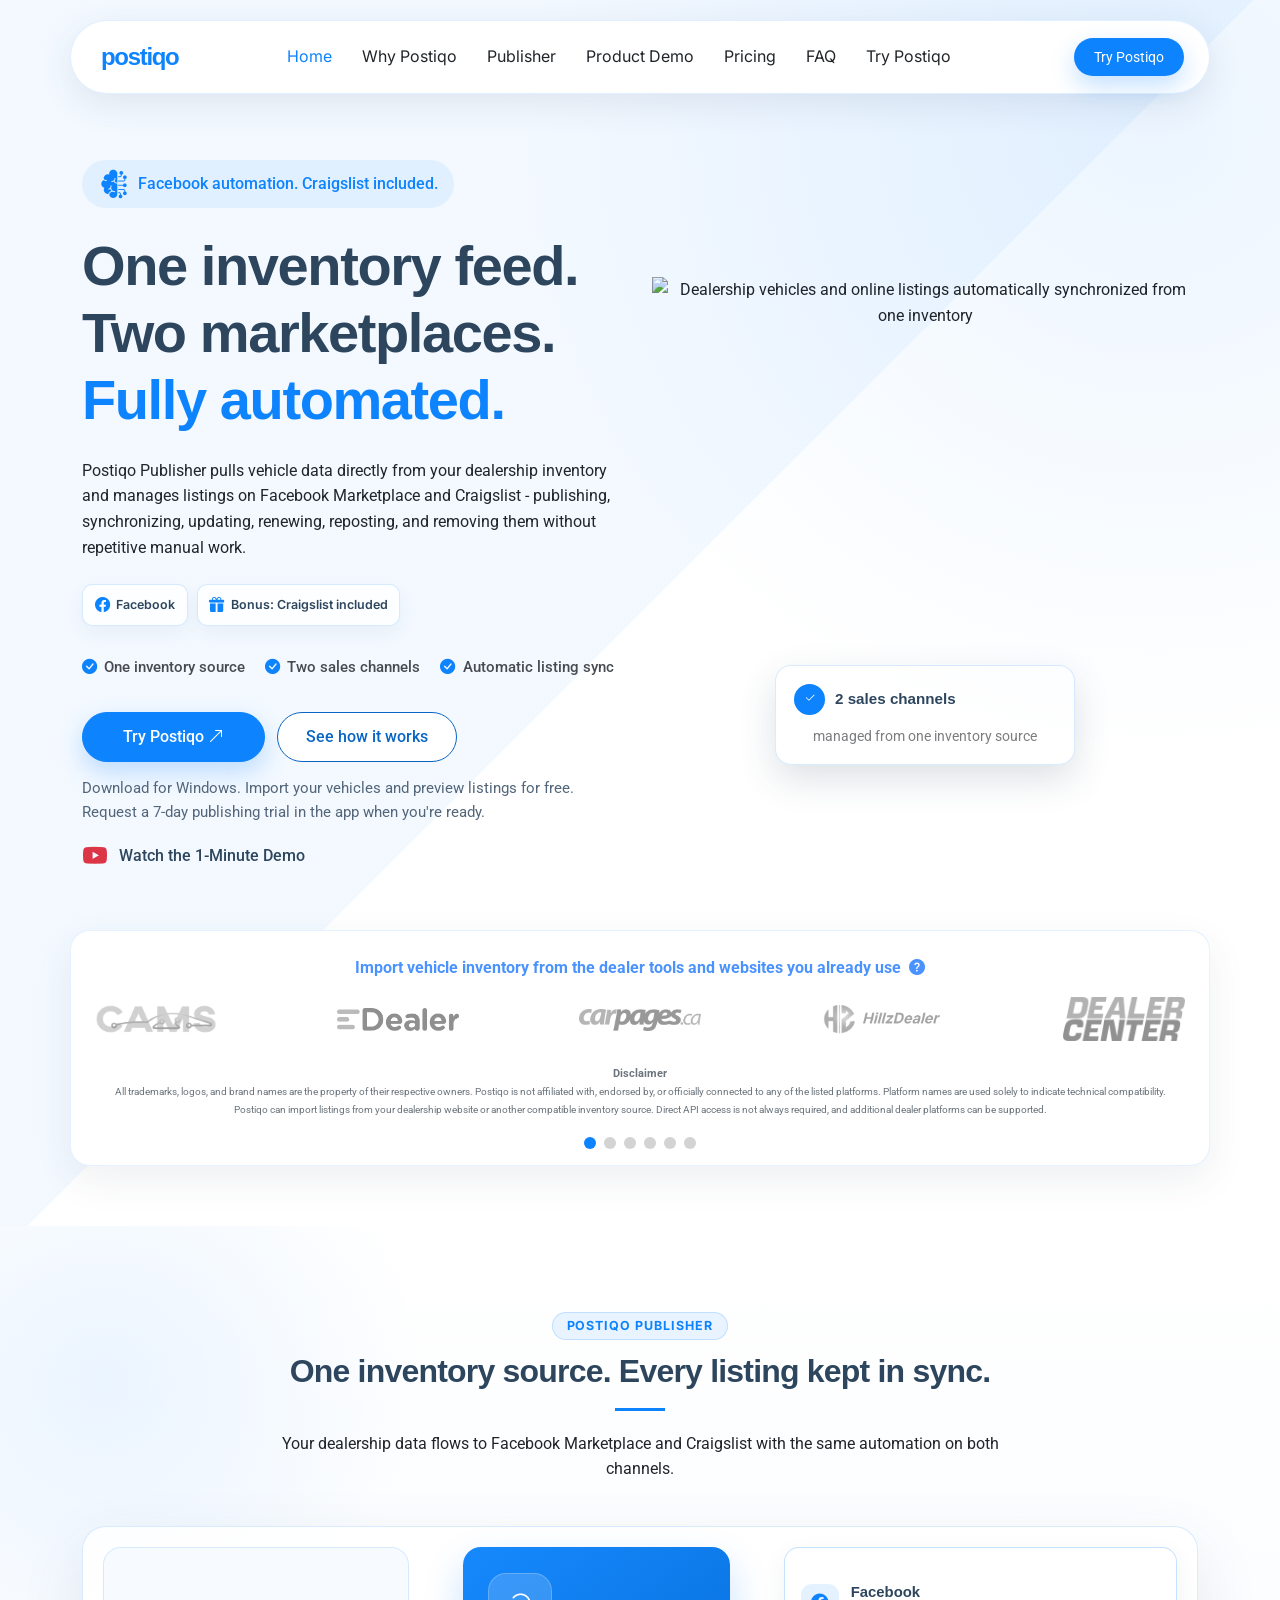
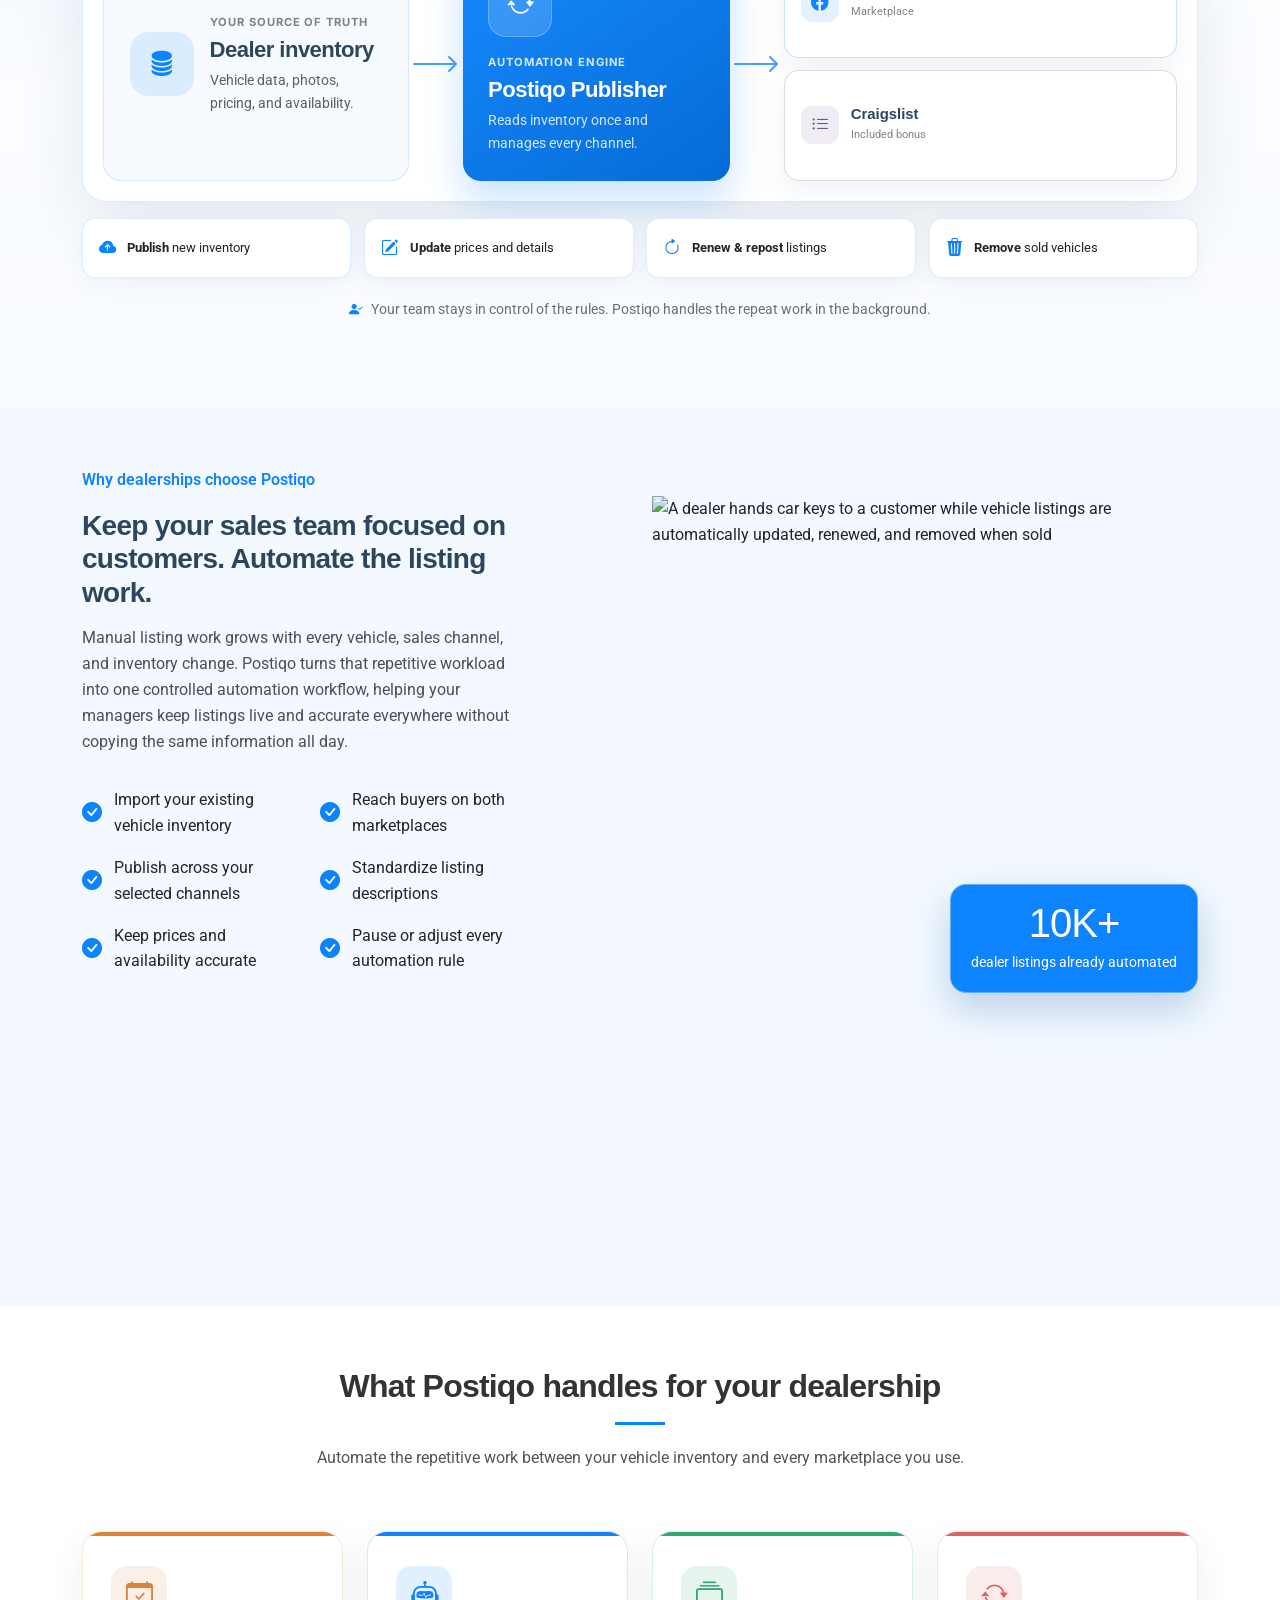
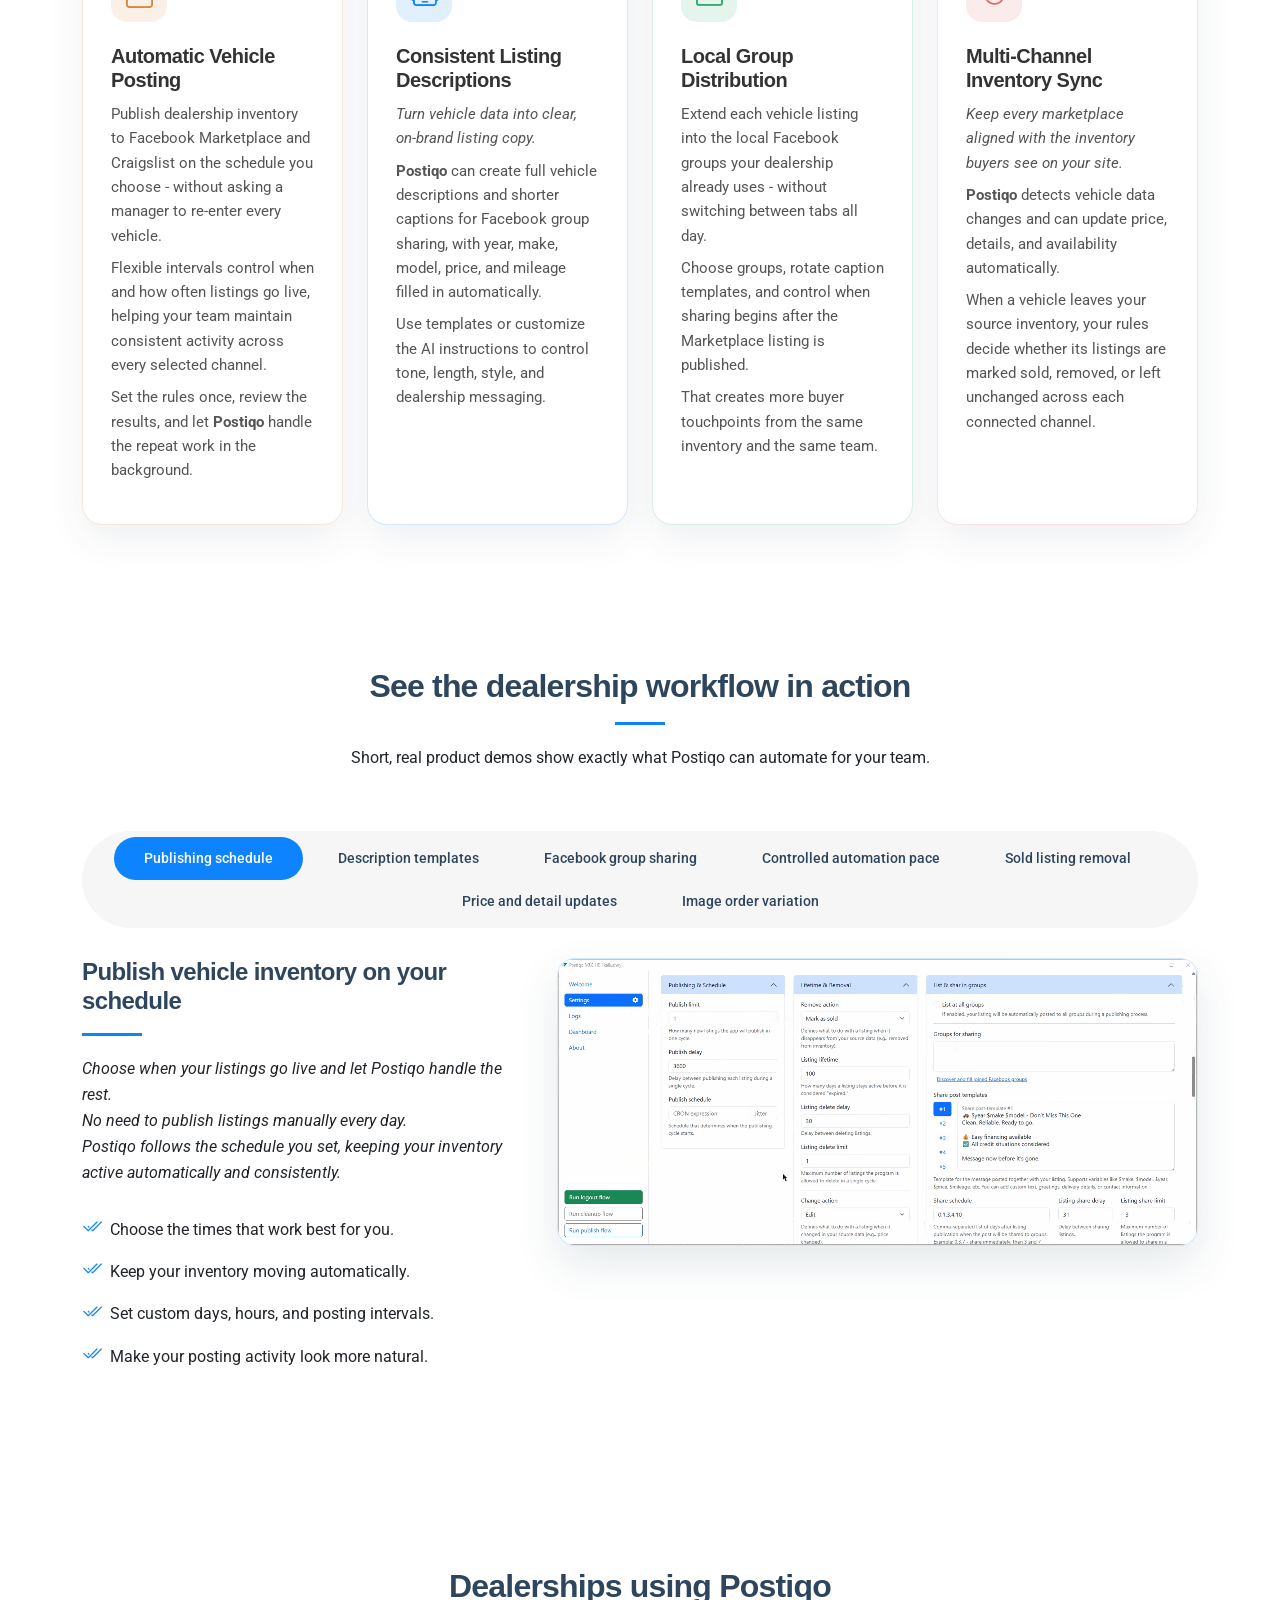
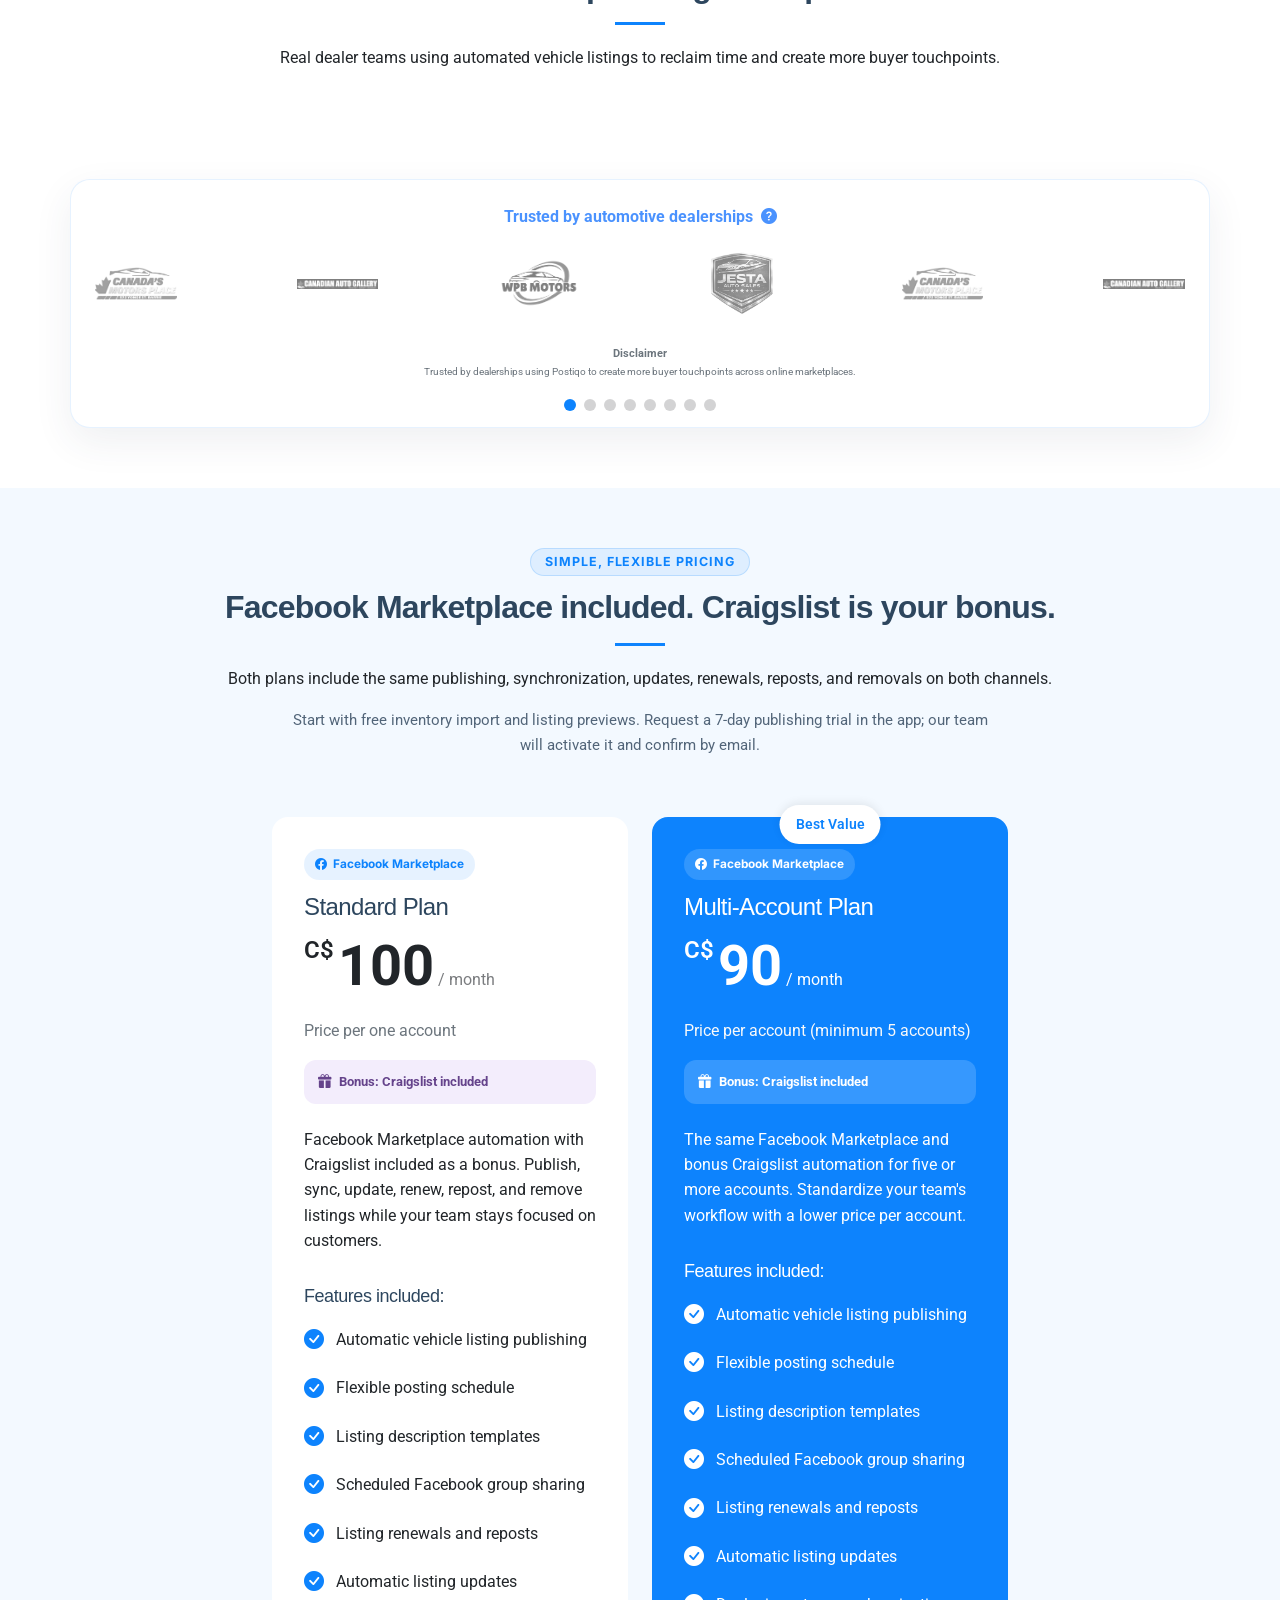
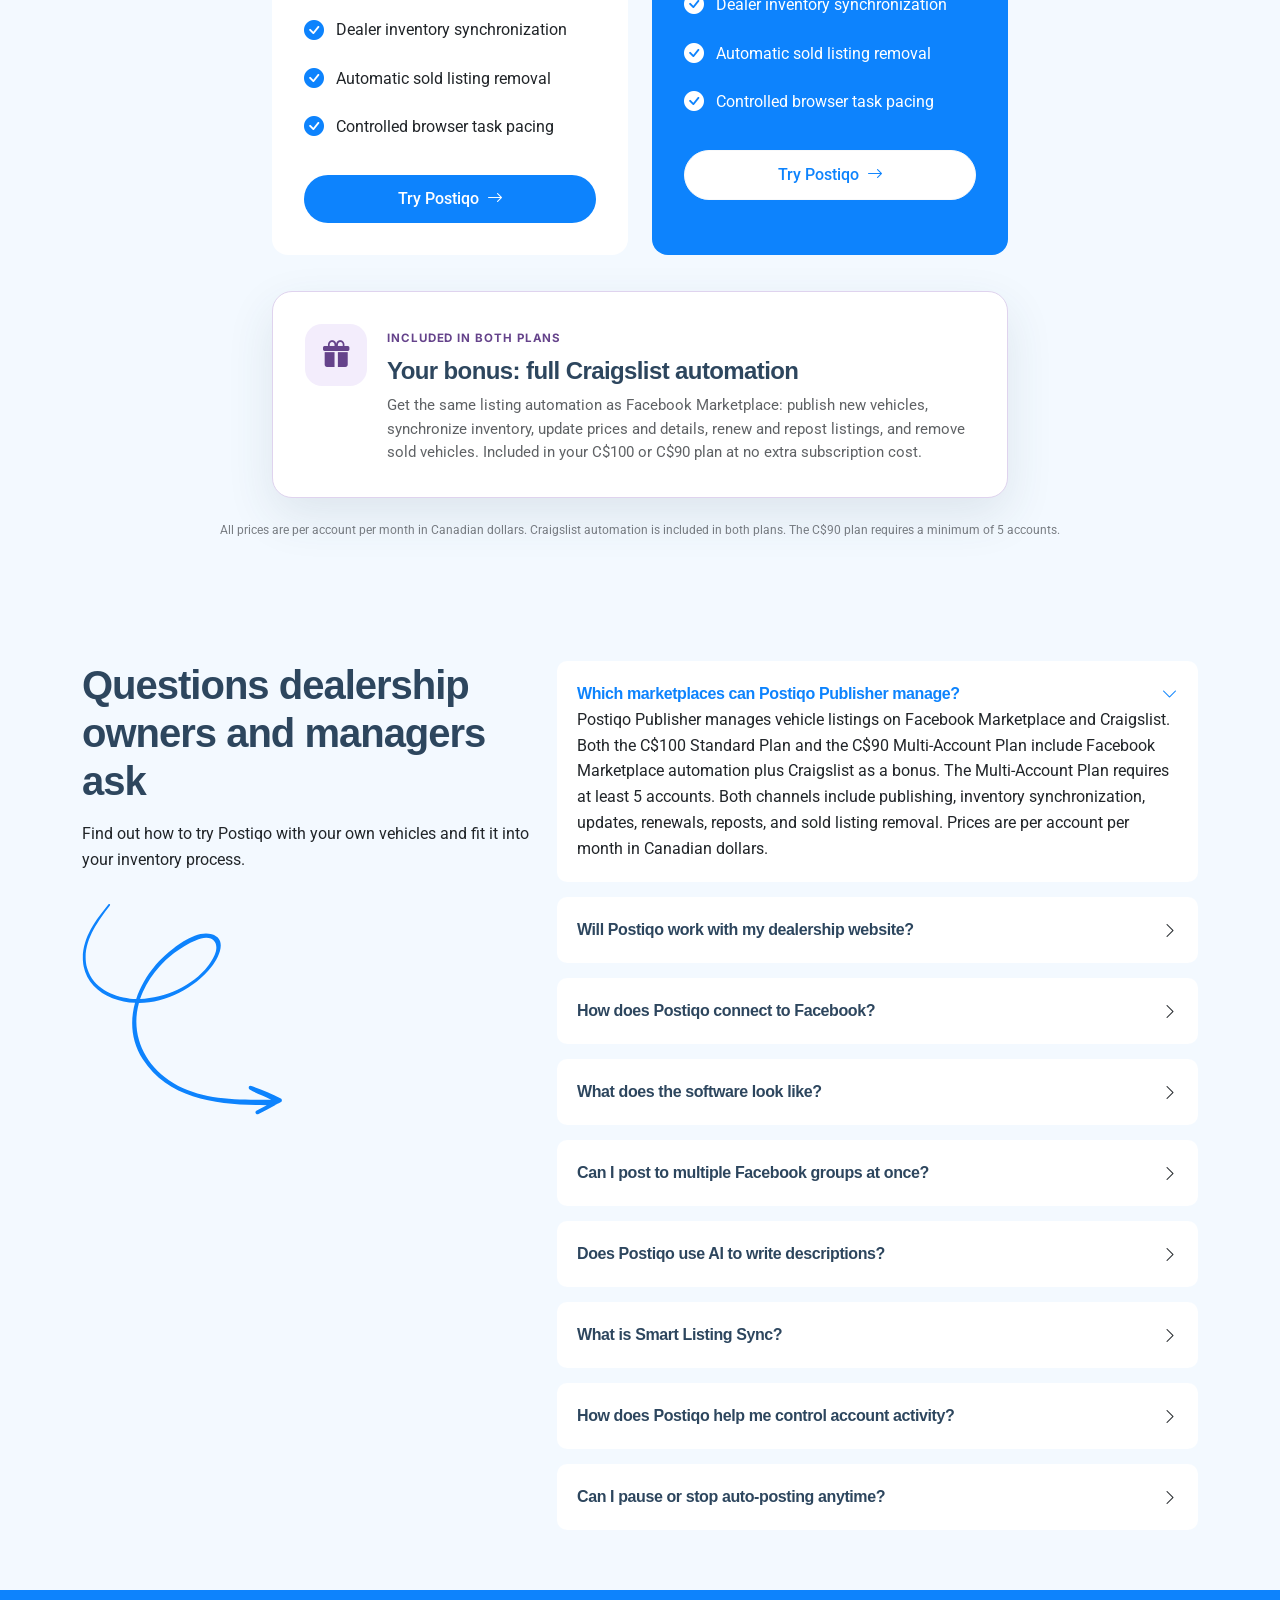
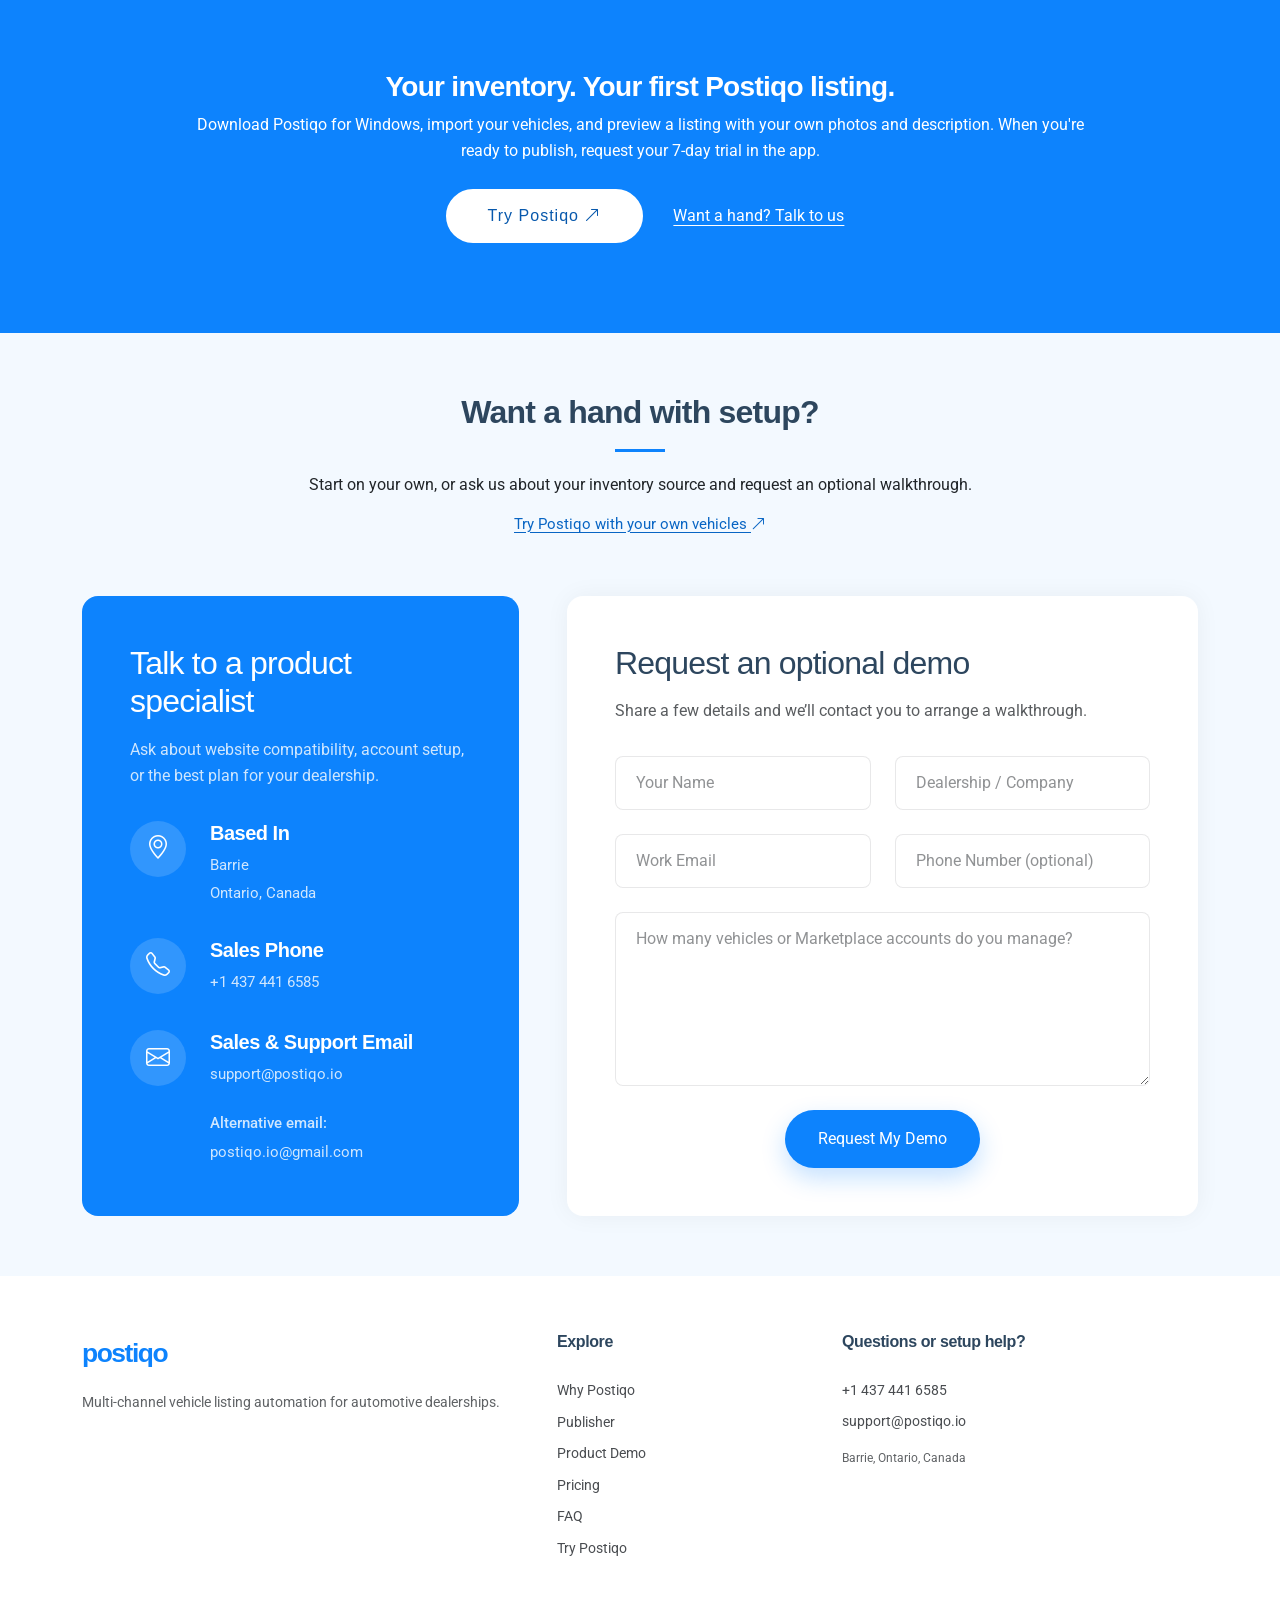
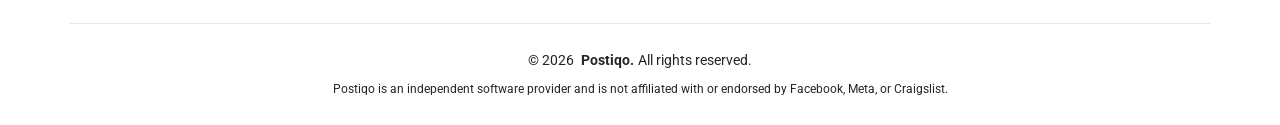
==== commit 9dfca59d: "Make trying Postiqo the primary website path Lead the header, hero, pricing cards and final call to " ====
--- a/index.html
+++ b/index.html
@@ -5,7 +5,7 @@
     <meta charset="utf-8">
     <meta content="width=device-width, initial-scale=1.0" name="viewport">
     <title>Multi-Channel Vehicle Listing Automation for Car Dealers | Postiqo</title>
-    <meta content="Automate vehicle listings on Facebook Marketplace with bonus Craigslist automation included. Publish, sync, update, repost, and remove dealer inventory with Postiqo."
+    <meta content="Automate dealer listings on Facebook Marketplace with Craigslist included. Download Postiqo for Windows, import and preview inventory free, then request a 7-day publishing trial."
           name="description">
     <meta content="vehicle listing automation, multi-channel car dealer publisher, Facebook Marketplace automation, Craigslist dealer posting, automotive inventory software"
           name="keywords">
@@ -222,7 +222,7 @@
     <link href="assets/vendor/swiper/swiper-bundle.min.css" rel="stylesheet">
 
     <!-- Main CSS File -->
-    <link href="assets/css/main.css?v=1.0.4" rel="stylesheet">
+    <link href="assets/css/main.css?v=1.0.5" rel="stylesheet">
 
 </head>
 
@@ -250,7 +250,7 @@
             <i class="mobile-nav-toggle d-xl-none bi bi-list"></i>
         </nav>
 
-        <a class="btn-getstarted" href="#contact">Book a Demo</a>
+        <a class="btn-getstarted" href="/try/">Try Postiqo</a>
 
     </div>
 </header>
@@ -295,10 +295,10 @@
                         </ul>
 
                         <div class="hero-buttons">
-                            <a class="btn btn-primary" href="#contact">Book a Live Demo</a>
-                            <a class="btn btn-try" href="/try/">Try Postiqo <i class="bi bi-arrow-up-right" aria-hidden="true"></i></a>
-                        </div>
-                        <p class="hero-trial-note">Download and import your inventory for free, then request a publishing trial in the app.</p>
+                            <a class="btn btn-primary" href="/try/">Try Postiqo <i class="bi bi-arrow-up-right" aria-hidden="true"></i></a>
+                            <a class="btn btn-try" href="#features">See how it works</a>
+                        </div>
+                        <p class="hero-trial-note">Download for Windows. Import your vehicles and preview listings for free. Request a 7-day publishing trial in the app when you're ready.</p>
                         <div class="hero-watch-demo">
                             <a class="btn btn-link glightbox"
                                data-bs-custom-class="custom-tooltip"
@@ -1025,6 +1025,7 @@
             <span class="section-eyebrow">Simple, flexible pricing</span>
             <h2>Facebook Marketplace included. Craigslist is your bonus.</h2>
             <p>Both plans include the same publishing, synchronization, updates, renewals, reposts, and removals on both channels.</p>
+            <p class="pricing-trial-note">Start with free inventory import and listing previews. Request a 7-day publishing trial in the app; our team will activate it and confirm by email.</p>
         </div><!-- End Section Title -->
 
         <div class="container" data-aos="fade-up" data-aos-delay="100">
@@ -1089,8 +1090,8 @@
                             </li>
                         </ul>
 
-                        <a class="btn btn-primary" href="#contact">
-                            Book a Demo
+                        <a class="btn btn-primary" href="/try/">
+                            Try Postiqo
                             <i class="bi bi-arrow-right"></i>
                         </a>
                     </div>
@@ -1159,8 +1160,8 @@
                             </li>
                         </ul>
 
-                        <a class="btn btn-light" href="#contact">
-                            Book a Multi-Account Demo
+                        <a class="btn btn-light" href="/try/">
+                            Try Postiqo
                             <i class="bi bi-arrow-right"></i>
                         </a>
                     </div>
@@ -1196,7 +1197,7 @@
                 <div class="col-lg-5" data-aos="fade-up">
                     <h2 class="faq-title">Questions dealership owners and managers ask</h2>
                     <p class="faq-description">
-                        See how Postiqo fits your existing inventory process before you book a live demo.</p>
+                        Find out how to try Postiqo with your own vehicles and fit it into your inventory process.</p>
                     <div class="faq-arrow d-none d-lg-block" data-aos="fade-up" data-aos-delay="200">
                         <svg class="faq-arrow" fill="none" height="211" viewBox="0 0 200 211" width="200"
                              xmlns="http://www.w3.org/2000/svg">
@@ -1383,12 +1384,12 @@
             <div class="row justify-content-center" data-aos="zoom-in" data-aos-delay="100">
                 <div class="col-xl-10">
                     <div class="text-center">
-                        <h3>See how much repetitive listing work your team can remove.</h3>
-                        <p>Bring your dealership website and current publishing workflow. We’ll show you exactly how
-                            Postiqo can fit your inventory process.</p>
+                        <h3>Your inventory. Your first Postiqo listing.</h3>
+                        <p>Download Postiqo for Windows, import your vehicles, and preview a listing with your own photos and description.
+                            When you're ready to publish, request your 7-day trial in the app.</p>
                         <div class="cta-actions">
-                            <a class="cta-btn" href="#contact">Book a 15-Minute Demo</a>
-                            <a class="cta-btn" href="tel:+14374416585">Call +1 437 441 6585</a>
+                            <a class="cta-btn cta-btn-primary" href="/try/">Try Postiqo <i class="bi bi-arrow-up-right" aria-hidden="true"></i></a>
+                            <a class="cta-help" href="#contact">Want a hand? Talk to us</a>
                         </div>
                     </div>
                 </div>
@@ -1402,9 +1403,9 @@
 
         <!-- Section Title -->
         <div class="container section-title" data-aos="fade-up">
-            <h2>Book your Postiqo demo</h2>
-            <p>Tell us about your dealership and we’ll show you the workflow with your goals in mind.</p>
-            <p class="contact-trial-link">Want to try your own inventory first? <a href="/try/">Download Postiqo and import for free <i class="bi bi-arrow-up-right" aria-hidden="true"></i></a></p>
+            <h2>Want a hand with setup?</h2>
+            <p>Start on your own, or ask us about your inventory source and request an optional walkthrough.</p>
+            <p class="contact-trial-link"><a href="/try/">Try Postiqo with your own vehicles <i class="bi bi-arrow-up-right" aria-hidden="true"></i></a></p>
         </div><!-- End Section Title -->
 
         <div class="container" data-aos="fade-up" data-aos-delay="100">
@@ -1453,7 +1454,7 @@
 
                 <div class="col-lg-7">
                     <div class="contact-form" data-aos="fade-up" data-aos-delay="300">
-                        <h3>Request a live demo</h3>
+                        <h3>Request an optional demo</h3>
                         <p>Share a few details and we’ll contact you to arrange a walkthrough.</p>
 
                         <form action="https://formspree.io/f/xvgeqgdd"
@@ -1543,7 +1544,7 @@
                 </nav>
             </div>
             <div class="col-6 col-lg-4">
-                <h4>Book a Demo</h4>
+                <h4>Questions or setup help?</h4>
                 <p class="mb-2"><a href="tel:+14374416585">+1 437 441 6585</a></p>
                 <p class="mb-0"><a href="mailto:support@postiqo.io">support@postiqo.io</a></p>
                 <p class="small mt-3 mb-0">Barrie, Ontario, Canada</p>
--- a/assets/css/main.css
+++ b/assets/css/main.css
@@ -5,6 +5,14 @@
 * Author: BootstrapMade.com
 * License: https://bootstrapmade.com/license/
 */
+
+@font-face {
+  font-family: "Nunito";
+  src: url("../fonts/Nunito-VariableFont_wght.ttf") format("truetype");
+  font-style: normal;
+  font-weight: 200 1000;
+  font-display: swap;
+}
 
 /*--------------------------------------------------------------
 # Font & Color Variables
@@ -172,7 +180,7 @@
   margin-right: 8px;
 }
 
-.header .logo h1 {
+.header .logo .sitename {
   font-size: 24px;
   margin: 0;
   font-weight: 500;
@@ -783,6 +791,34 @@
   font-size: 1.25rem;
 }
 
+.hero .hero-benefits {
+  display: flex;
+  flex-wrap: wrap;
+  gap: 0.65rem 1.25rem;
+  list-style: none;
+  padding: 0;
+  margin: -0.75rem 0 2rem;
+  color: color-mix(in srgb, var(--default-color), transparent 18%);
+  font-size: 0.95rem;
+  font-weight: 500;
+}
+
+.hero .hero-benefits li {
+  display: inline-flex;
+  align-items: center;
+  gap: 0.45rem;
+}
+
+.hero .hero-benefits i {
+  color: var(--accent-color);
+}
+
+@media (max-width: 992px) {
+  .hero .hero-benefits {
+    justify-content: center;
+  }
+}
+
 .hero .btn-primary {
   background-color: var(--accent-color);
   border-color: var(--accent-color);
@@ -846,6 +882,12 @@
   margin-bottom: 0.5rem;
 }
 
+.hero .customers-badge .customer-avatars strong {
+  color: var(--heading-color);
+  font-family: var(--heading-font);
+  font-size: 0.95rem;
+}
+
 .hero .customers-badge .avatar {
   width: 35px;
   height: 35px;
@@ -1198,7 +1240,7 @@
   font-size: 48px;
 }
 
-.features .nav-link h4 {
+.features .nav-link .tab-title {
   font-size: 14px;
   font-weight: 500;
   margin: 0;
@@ -1208,7 +1250,7 @@
   border-color: color-mix(in srgb, var(--default-color), transparent 80%);
 }
 
-.features .nav-link:hover h4 {
+.features .nav-link:hover .tab-title {
   color: var(--accent-color);
 }
 
@@ -1217,7 +1259,7 @@
   border-color: var(--accent-color);
 }
 
-.features .nav-link.active h4 {
+.features .nav-link.active .tab-title {
   color: var(--contrast-color);
 }
 
@@ -1286,7 +1328,7 @@
   margin-bottom: 20px;
 }
 
-.features-cards .feature-box h4 {
+.features-cards .feature-box h3 {
   font-size: 20px;
   font-weight: 700;
   margin: 0 0 10px 0;
@@ -2106,6 +2148,37 @@
   border-color: var(--contrast-color);
 }
 
+.call-to-action-2 .cta-actions {
+  display: flex;
+  flex-wrap: wrap;
+  align-items: center;
+  gap: 8px 20px;
+  justify-content: center;
+}
+
+.call-to-action-2 .cta-btn-primary {
+  border-color: #fff;
+  background: #fff;
+  color: #0758ac;
+}
+
+.call-to-action-2 .cta-btn-primary:hover {
+  background: #edf6ff;
+  color: #064d96;
+}
+
+.call-to-action-2 .cta-help {
+  padding: 12px 0;
+  color: var(--contrast-color);
+  text-decoration: underline;
+  text-underline-offset: 4px;
+}
+
+.call-to-action-2 .cta-actions a:focus-visible {
+  outline: 3px solid var(--contrast-color);
+  outline-offset: 5px;
+}
+
 /*--------------------------------------------------------------
 # Contact Section
 --------------------------------------------------------------*/
@@ -2261,6 +2334,50 @@
 }
 
 /*--------------------------------------------------------------
+# Compact Footer
+--------------------------------------------------------------*/
+.footer .footer-summary {
+  padding-top: 3.5rem;
+  padding-bottom: 2.5rem;
+}
+
+.footer .footer-summary .logo .sitename {
+  color: var(--heading-color);
+  font-family: var(--heading-font);
+  font-size: 1.65rem;
+  font-weight: 800;
+}
+
+.footer .footer-summary h4 {
+  margin-bottom: 1rem;
+}
+
+.footer .footer-summary p {
+  color: color-mix(in srgb, var(--default-color), transparent 28%);
+  max-width: 34rem;
+}
+
+.footer .footer-compact-links {
+  list-style: none;
+  margin: 0;
+  padding: 0;
+}
+
+.footer .footer-compact-links li + li {
+  margin-top: 0.55rem;
+}
+
+.footer .footer-compact-links a,
+.footer .footer-summary a:not(.logo) {
+  color: color-mix(in srgb, var(--default-color), transparent 18%);
+}
+
+.footer .footer-compact-links a:hover,
+.footer .footer-summary a:not(.logo):hover {
+  color: var(--accent-color);
+}
+
+/*--------------------------------------------------------------
 # Service Details Section
 --------------------------------------------------------------*/
 .service-details .service-box {
@@ -2399,4 +2516,681 @@
 --------------------------------------------------------------*/
 .starter-section {
   /* Add your styles here */
-}+}
+
+/*--------------------------------------------------------------
+# Postiqo cosmetic refinements
+--------------------------------------------------------------*/
+body {
+  line-height: 1.62;
+  -webkit-font-smoothing: antialiased;
+  text-rendering: optimizeLegibility;
+}
+
+h1,
+h2,
+h3,
+h4,
+h5,
+h6 {
+  letter-spacing: -0.025em;
+}
+
+.header .header-container {
+  border: 1px solid color-mix(in srgb, var(--accent-color), transparent 88%);
+  box-shadow: 0 10px 35px rgba(45, 70, 94, 0.1);
+}
+
+.header .logo .sitename,
+.footer .footer-summary .logo .sitename {
+  color: var(--accent-color);
+  font-family: var(--heading-font);
+  font-weight: 800;
+  letter-spacing: -0.055em;
+}
+
+.hero .btn-primary,
+.header .btn-getstarted,
+.contact .contact-form .btn {
+  box-shadow: 0 10px 24px color-mix(in srgb, var(--accent-color), transparent 76%);
+}
+
+.hero .hero-image,
+.about .image-wrapper .images {
+  mix-blend-mode: multiply;
+}
+
+.hero .hero-buttons {
+  display: flex;
+  flex-wrap: wrap;
+  gap: 12px;
+}
+
+.hero .btn-try {
+  display: inline-flex;
+  align-items: center;
+  justify-content: center;
+  gap: 10px;
+  padding: 0.75rem 1.75rem;
+  border: 1px solid #0865c4;
+  border-radius: 50px;
+  background: #fff;
+  color: #0865c4;
+  font-weight: 500;
+}
+
+.hero .btn-try:hover {
+  background: #eaf4ff;
+  border-color: #064f9b;
+  color: #064f9b;
+}
+
+.hero .hero-trial-note {
+  margin: 14px 0 8px;
+  color: #526579;
+  font-size: 0.9375rem;
+}
+
+.hero-watch-demo .btn-link {
+  padding-left: 0;
+}
+
+.contact .contact-trial-link {
+  margin-top: 14px;
+  font-size: 0.9375rem;
+}
+
+.contact-trial-link a {
+  color: #0865c4;
+  text-decoration: underline;
+  text-underline-offset: 3px;
+}
+
+.hero .btn-try:focus-visible,
+.contact-trial-link a:focus-visible {
+  outline: 3px solid var(--heading-color);
+  outline-offset: 4px;
+}
+
+@media (max-width: 575px) {
+  .hero .hero-buttons > .btn {
+    width: 100%;
+  }
+}
+
+.hero .hero-image > .dealer-illustration {
+  display: block;
+  width: 100%;
+  height: auto;
+  object-fit: contain;
+}
+
+.hero .customers-badge {
+  position: static;
+  margin: 1.5rem auto 0;
+  border: 1px solid color-mix(in srgb, var(--accent-color), transparent 84%);
+  border-radius: 16px;
+  box-shadow: 0 14px 36px rgba(45, 70, 94, 0.16);
+  animation: none;
+}
+
+.about .image-wrapper .main-image {
+  display: block;
+  width: 100%;
+  height: auto;
+  object-fit: contain;
+  border: 0;
+  border-radius: 0 !important;
+  box-shadow: none;
+}
+
+.about .image-wrapper .experience-badge {
+  position: static;
+  width: fit-content;
+  margin: 1.5rem 0 0 auto;
+  min-width: 190px;
+  padding: 1.15rem 1.25rem;
+  border: 1px solid rgba(255, 255, 255, 0.35);
+  border-radius: 16px;
+  box-shadow: 0 16px 38px rgba(13, 84, 160, 0.25);
+  animation: none;
+}
+
+.about .image-wrapper .experience-badge h3 {
+  line-height: 1;
+}
+
+.features-cards .feature-box {
+  --card-accent: var(--accent-color);
+  position: relative;
+  overflow: hidden;
+  padding: 34px 28px;
+  background: var(--surface-color) !important;
+  border: 1px solid color-mix(in srgb, var(--card-accent), transparent 82%);
+  border-radius: 20px;
+  box-shadow: 0 14px 36px rgba(45, 70, 94, 0.08);
+  transition: transform 0.25s ease, box-shadow 0.25s ease;
+}
+
+.features-cards .feature-box::before {
+  content: "";
+  position: absolute;
+  inset: 0 0 auto;
+  height: 4px;
+  background: var(--card-accent);
+}
+
+.features-cards .feature-box:hover {
+  transform: translateY(-4px);
+  box-shadow: 0 20px 46px rgba(45, 70, 94, 0.13);
+}
+
+.features-cards .feature-box > i {
+  display: inline-grid;
+  place-items: center;
+  width: 56px;
+  height: 56px;
+  margin-bottom: 22px;
+  background: color-mix(in srgb, var(--card-accent), transparent 88%);
+  color: var(--card-accent);
+  border-radius: 16px;
+  font-size: 27px;
+}
+
+.features-cards .feature-box.orange {
+  --card-accent: #dd8338;
+}
+
+.features-cards .feature-box.blue {
+  --card-accent: #0d83fd;
+}
+
+.features-cards .feature-box.green {
+  --card-accent: #2eaa71;
+}
+
+.features-cards .feature-box.red {
+  --card-accent: #dc6464;
+}
+
+.features-cards .feature-box.orange > i,
+.features-cards .feature-box.blue > i,
+.features-cards .feature-box.green > i,
+.features-cards .feature-box.red > i {
+  color: var(--card-accent);
+}
+
+.features .tab-pane video {
+  display: block;
+  width: 100%;
+  background: #f7fbff;
+  border: 1px solid color-mix(in srgb, var(--accent-color), transparent 84%);
+  border-radius: 18px;
+  box-shadow: 0 18px 44px rgba(45, 70, 94, 0.12);
+}
+
+.partners-row {
+  border: 1px solid color-mix(in srgb, var(--accent-color), transparent 90%);
+  box-shadow: 0 14px 38px rgba(45, 70, 94, 0.08);
+}
+
+@media (max-width: 992px) {
+  .hero .customers-badge,
+  .about .image-wrapper .experience-badge {
+    position: static;
+    margin: 1rem auto 0;
+  }
+}
+
+@media (prefers-reduced-motion: reduce) {
+  html:focus-within {
+    scroll-behavior: auto;
+  }
+
+  *,
+  *::before,
+  *::after {
+    scroll-behavior: auto !important;
+    transition-duration: 0.01ms !important;
+    animation-duration: 0.01ms !important;
+    animation-iteration-count: 1 !important;
+  }
+}
+
+/*--------------------------------------------------------------
+# Multi-channel Publisher Enhancements
+--------------------------------------------------------------*/
+.section-eyebrow {
+  display: inline-flex;
+  align-items: center;
+  margin-bottom: 0.75rem;
+  padding: 0.42rem 0.85rem;
+  background: color-mix(in srgb, var(--accent-color), transparent 91%);
+  color: var(--accent-color);
+  border: 1px solid color-mix(in srgb, var(--accent-color), transparent 82%);
+  border-radius: 50px;
+  font-family: var(--nav-font);
+  font-size: 0.78rem;
+  font-weight: 700;
+  letter-spacing: 0.08em;
+  line-height: 1;
+  text-transform: uppercase;
+}
+
+.hero .hero-channels {
+  display: flex;
+  flex-wrap: wrap;
+  gap: 0.55rem;
+  margin: -1.55rem 0 1.8rem;
+}
+
+.hero .hero-channels span {
+  display: inline-flex;
+  align-items: center;
+  gap: 0.42rem;
+  padding: 0.48rem 0.72rem;
+  background: rgba(255, 255, 255, 0.82);
+  color: var(--heading-color);
+  border: 1px solid color-mix(in srgb, var(--accent-color), transparent 83%);
+  border-radius: 10px;
+  box-shadow: 0 7px 18px rgba(45, 70, 94, 0.06);
+  font-family: var(--nav-font);
+  font-size: 0.78rem;
+  font-weight: 600;
+}
+
+.hero .hero-channels i {
+  color: var(--accent-color);
+  font-size: 0.95rem;
+}
+
+.hero .hero-benefits {
+  margin-top: 0;
+}
+
+.publisher-network {
+  position: relative;
+  padding: 86px 0;
+  background:
+    radial-gradient(circle at 8% 20%, color-mix(in srgb, var(--accent-color), transparent 92%), transparent 24%),
+    linear-gradient(180deg, #ffffff 0%, #f8fbff 100%);
+}
+
+.publisher-network .section-title {
+  max-width: 780px;
+  padding-bottom: 44px;
+}
+
+.publisher-flow {
+  display: grid;
+  grid-template-columns: minmax(0, 1.05fr) 54px minmax(0, 0.92fr) 54px minmax(0, 1.35fr);
+  align-items: stretch;
+  padding: 1.25rem;
+  background: rgba(255, 255, 255, 0.86);
+  border: 1px solid color-mix(in srgb, var(--accent-color), transparent 84%);
+  border-radius: 24px;
+  box-shadow: 0 24px 65px rgba(45, 70, 94, 0.11);
+}
+
+.publisher-flow .flow-card {
+  min-height: 218px;
+  padding: 1.6rem;
+  border-radius: 18px;
+}
+
+.publisher-flow .flow-source {
+  display: flex;
+  align-items: center;
+  gap: 1rem;
+  background: #f7fbff;
+  border: 1px solid color-mix(in srgb, var(--accent-color), transparent 86%);
+}
+
+.publisher-flow .flow-icon,
+.publisher-flow .publisher-mark {
+  display: grid;
+  flex: 0 0 auto;
+  place-items: center;
+  width: 64px;
+  height: 64px;
+  background: color-mix(in srgb, var(--accent-color), transparent 88%);
+  color: var(--accent-color);
+  border-radius: 18px;
+  font-size: 1.7rem;
+}
+
+.publisher-flow .flow-label {
+  display: block;
+  margin-bottom: 0.35rem;
+  color: color-mix(in srgb, var(--default-color), transparent 43%);
+  font-family: var(--nav-font);
+  font-size: 0.7rem;
+  font-weight: 700;
+  letter-spacing: 0.08em;
+  text-transform: uppercase;
+}
+
+.publisher-flow h3 {
+  margin: 0 0 0.45rem;
+  font-size: 1.38rem;
+  font-weight: 700;
+}
+
+.publisher-flow p {
+  margin: 0;
+  color: color-mix(in srgb, var(--default-color), transparent 27%);
+  font-size: 0.9rem;
+  line-height: 1.55;
+}
+
+.publisher-flow .flow-publisher {
+  display: flex;
+  flex-direction: column;
+  justify-content: center;
+  background: linear-gradient(145deg, #1689fd 0%, #056bd6 100%);
+  color: #ffffff;
+  box-shadow: 0 18px 38px rgba(13, 131, 253, 0.23);
+}
+
+.publisher-flow .flow-publisher .publisher-mark {
+  margin-bottom: 1rem;
+  background: rgba(255, 255, 255, 0.16);
+  color: #ffffff;
+  border: 1px solid rgba(255, 255, 255, 0.22);
+}
+
+.publisher-flow .flow-publisher .flow-label,
+.publisher-flow .flow-publisher p {
+  color: rgba(255, 255, 255, 0.82);
+}
+
+.publisher-flow .flow-publisher h3 {
+  color: #ffffff;
+}
+
+.publisher-flow .flow-connector {
+  display: grid;
+  min-width: 0;
+  place-items: center;
+  color: color-mix(in srgb, var(--accent-color), transparent 24%);
+}
+
+.publisher-flow .flow-connector svg {
+  display: block;
+  width: min(100%, 48px);
+  height: auto;
+  overflow: visible;
+}
+
+.publisher-flow .flow-connector path {
+  fill: none;
+  stroke: currentColor;
+  stroke-width: 2;
+  stroke-linecap: round;
+  stroke-linejoin: round;
+}
+
+.publisher-flow .channel-grid {
+  display: grid;
+  grid-template-columns: 1fr;
+  gap: 0.75rem;
+}
+
+.publisher-flow .channel-card {
+  --channel-color: var(--accent-color);
+  display: flex;
+  align-items: center;
+  gap: 0.72rem;
+  min-width: 0;
+  padding: 1rem;
+  background: #ffffff;
+  border: 1px solid color-mix(in srgb, var(--channel-color), transparent 77%);
+  border-radius: 15px;
+  box-shadow: 0 9px 24px rgba(45, 70, 94, 0.07);
+}
+
+.publisher-flow .channel-card > i {
+  display: grid;
+  flex: 0 0 auto;
+  place-items: center;
+  width: 38px;
+  height: 38px;
+  background: color-mix(in srgb, var(--channel-color), transparent 89%);
+  color: var(--channel-color);
+  border-radius: 11px;
+  font-size: 1.1rem;
+}
+
+.publisher-flow .channel-card strong,
+.publisher-flow .channel-card small {
+  display: block;
+  min-width: 0;
+}
+
+.publisher-flow .channel-card strong {
+  color: var(--heading-color);
+  font-family: var(--heading-font);
+  font-size: 0.93rem;
+  line-height: 1.15;
+}
+
+.publisher-flow .channel-card small {
+  margin-top: 0.15rem;
+  color: color-mix(in srgb, var(--default-color), transparent 43%);
+  font-size: 0.7rem;
+}
+
+.publisher-flow .channel-card.craigslist {
+  --channel-color: #6c5494;
+}
+
+.automation-actions {
+  display: grid;
+  grid-template-columns: repeat(4, minmax(0, 1fr));
+  gap: 0.8rem;
+  margin: 1rem 0 0;
+}
+
+.automation-actions > div {
+  display: flex;
+  align-items: center;
+  gap: 0.65rem;
+  padding: 0.95rem 1rem;
+  background: #ffffff;
+  border: 1px solid color-mix(in srgb, var(--accent-color), transparent 86%);
+  border-radius: 13px;
+  box-shadow: 0 8px 22px rgba(45, 70, 94, 0.05);
+  font-size: 0.84rem;
+}
+
+.automation-actions i {
+  color: var(--accent-color);
+  font-size: 1.1rem;
+}
+
+.publisher-note {
+  margin: 1.25rem auto 0;
+  color: color-mix(in srgb, var(--default-color), transparent 34%);
+  font-size: 0.86rem;
+  text-align: center;
+}
+
+.publisher-note i {
+  margin-right: 0.35rem;
+  color: var(--accent-color);
+}
+
+.pricing .plan-kicker {
+  display: inline-flex;
+  align-items: center;
+  gap: 0.4rem;
+  margin-bottom: 0.8rem;
+  padding: 0.38rem 0.68rem;
+  background: color-mix(in srgb, var(--accent-color), transparent 90%);
+  color: var(--accent-color);
+  border-radius: 50px;
+  font-family: var(--nav-font);
+  font-size: 0.74rem;
+  font-weight: 700;
+}
+
+.pricing .pricing-card.popular .plan-kicker {
+  background: rgba(255, 255, 255, 0.15);
+  color: #ffffff;
+}
+
+.pricing .plan-bonus {
+  display: flex;
+  align-items: center;
+  gap: 0.5rem;
+  margin: 0 0 1.5rem;
+  padding: 0.7rem 0.85rem;
+  background: #f3edfc;
+  color: #65438b;
+  border-radius: 12px;
+  font-size: 0.84rem;
+  font-weight: 700;
+}
+
+.pricing .pricing-card.popular .plan-bonus {
+  background: rgba(255, 255, 255, 0.17);
+  color: #ffffff;
+}
+
+.pricing .craigslist-bonus {
+  display: flex;
+  gap: 1.25rem;
+  margin-top: 0.75rem;
+  padding: 2rem;
+  background: #ffffff;
+  border: 1px solid #dfd3ee;
+  border-radius: 20px;
+  box-shadow: 0 18px 48px rgba(45, 70, 94, 0.11);
+}
+
+.pricing .bonus-icon {
+  display: grid;
+  flex: 0 0 auto;
+  place-items: center;
+  width: 62px;
+  height: 62px;
+  background: #f3edfc;
+  color: #65438b;
+  border-radius: 17px;
+  font-size: 1.65rem;
+}
+
+.pricing .bonus-badge {
+  display: inline-block;
+  margin-bottom: 0.55rem;
+  color: #65438b;
+  font-family: var(--nav-font);
+  font-size: 0.72rem;
+  font-weight: 700;
+  letter-spacing: 0.08em;
+  text-transform: uppercase;
+}
+
+.pricing .bonus-copy h3 {
+  margin-bottom: 0.55rem;
+  font-size: 1.5rem;
+  font-weight: 700;
+}
+
+.pricing .bonus-copy p {
+  margin-bottom: 0;
+  color: color-mix(in srgb, var(--default-color), transparent 28%);
+  font-size: 0.92rem;
+  line-height: 1.6;
+}
+
+.pricing .pricing-currency-note {
+  margin: 1.4rem 0 0;
+  color: color-mix(in srgb, var(--default-color), transparent 42%);
+  font-size: 0.78rem;
+  text-align: center;
+}
+
+.pricing .pricing-trial-note {
+  max-width: 720px;
+  margin: 16px auto 0;
+  color: #526579;
+  font-size: 0.9375rem;
+}
+
+@media (max-width: 1199px) {
+  .publisher-flow {
+    grid-template-columns: minmax(0, 1fr) 42px minmax(0, 0.9fr) 42px minmax(0, 1.2fr);
+  }
+
+  .publisher-flow .flow-card {
+    padding: 1.25rem;
+  }
+
+  .publisher-flow .flow-source {
+    align-items: flex-start;
+    flex-direction: column;
+  }
+
+  .publisher-flow .channel-card {
+    padding: 0.8rem;
+  }
+}
+
+@media (max-width: 991px) {
+  .hero .hero-channels {
+    justify-content: center;
+  }
+
+  .publisher-flow {
+    grid-template-columns: 1fr;
+  }
+
+  .publisher-flow .flow-card {
+    min-height: 0;
+  }
+
+  .publisher-flow .flow-source {
+    align-items: center;
+    flex-direction: row;
+  }
+
+  .publisher-flow .flow-connector {
+    min-height: 52px;
+  }
+
+  .publisher-flow .flow-connector svg {
+    width: 44px;
+    transform: rotate(90deg);
+  }
+
+  .automation-actions {
+    grid-template-columns: repeat(2, minmax(0, 1fr));
+  }
+}
+
+@media (max-width: 575px) {
+  .publisher-network {
+    padding: 66px 0;
+  }
+
+  .publisher-flow {
+    padding: 0.8rem;
+    border-radius: 18px;
+  }
+
+  .publisher-flow .flow-source {
+    align-items: flex-start;
+    flex-direction: column;
+  }
+
+  .publisher-flow .channel-grid,
+  .automation-actions {
+    grid-template-columns: 1fr;
+  }
+
+  .pricing .craigslist-bonus {
+    flex-direction: column;
+    padding: 1.5rem;
+  }
+}
